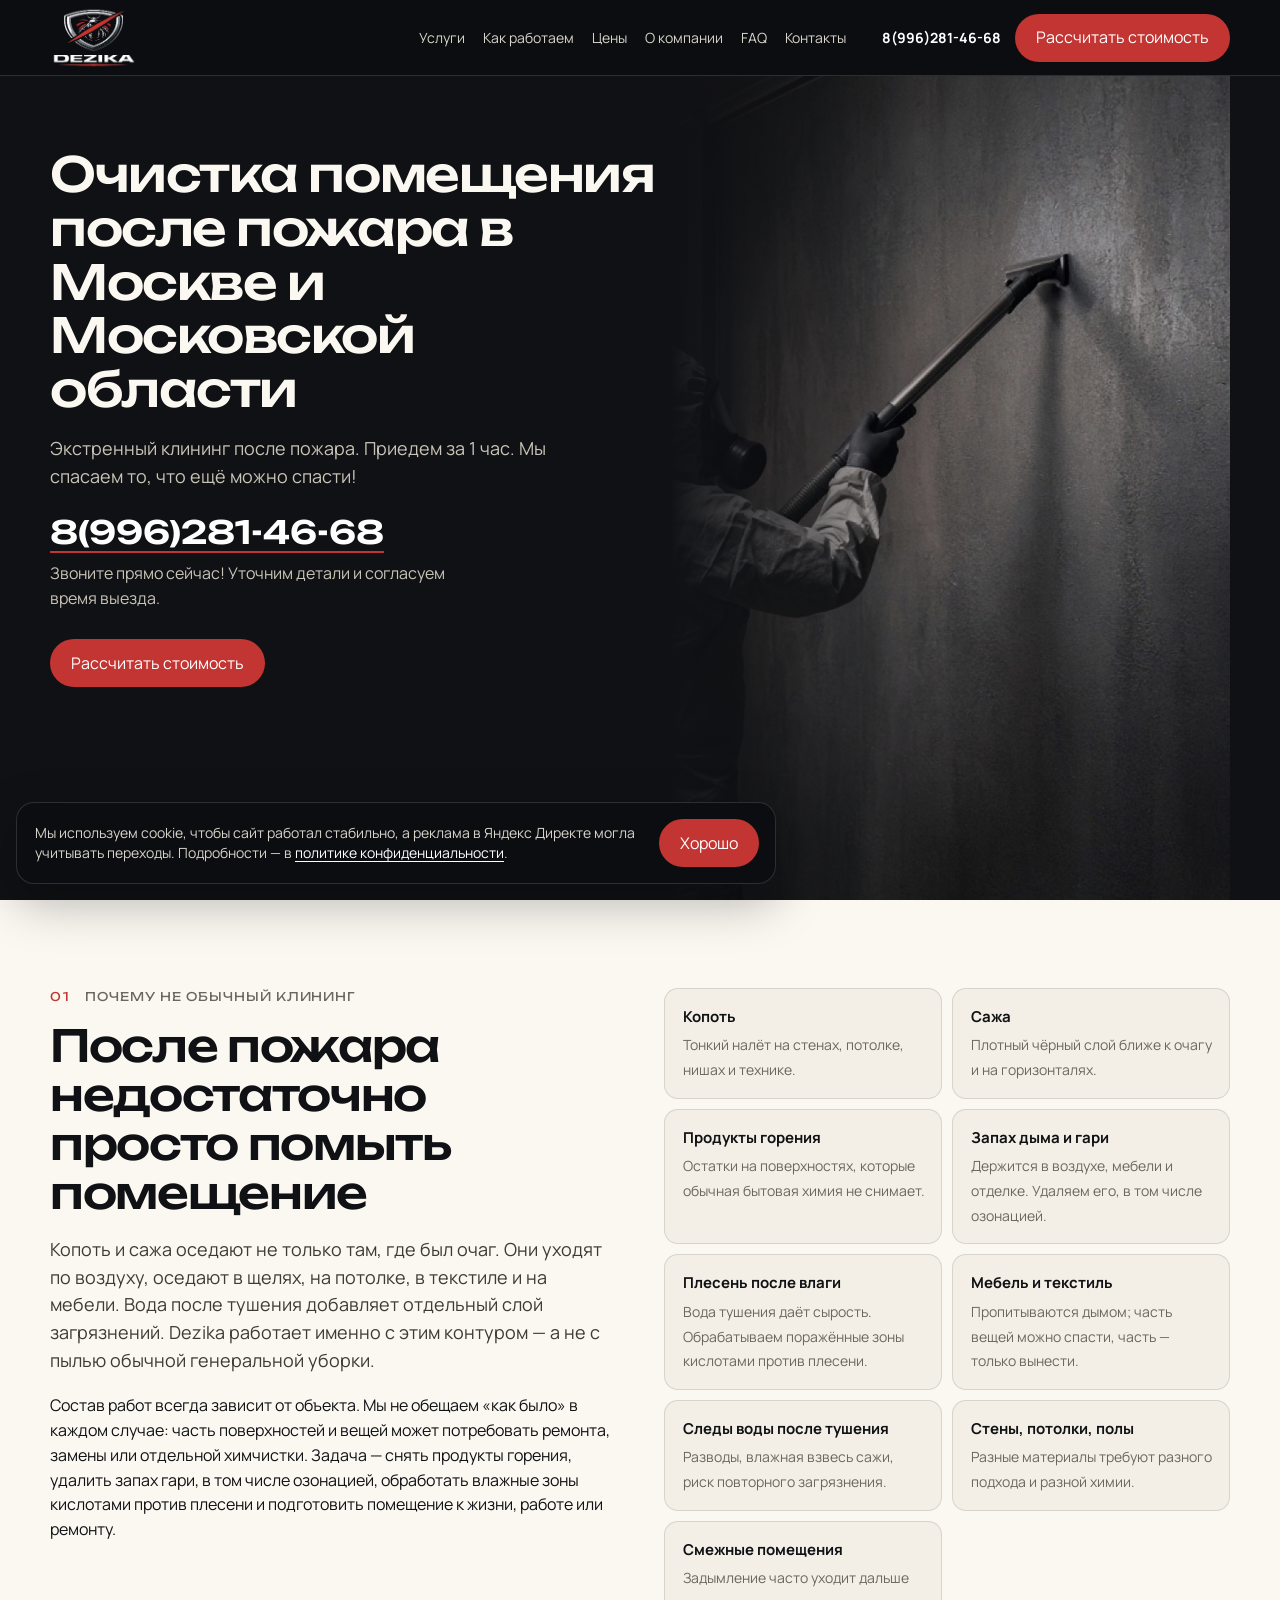
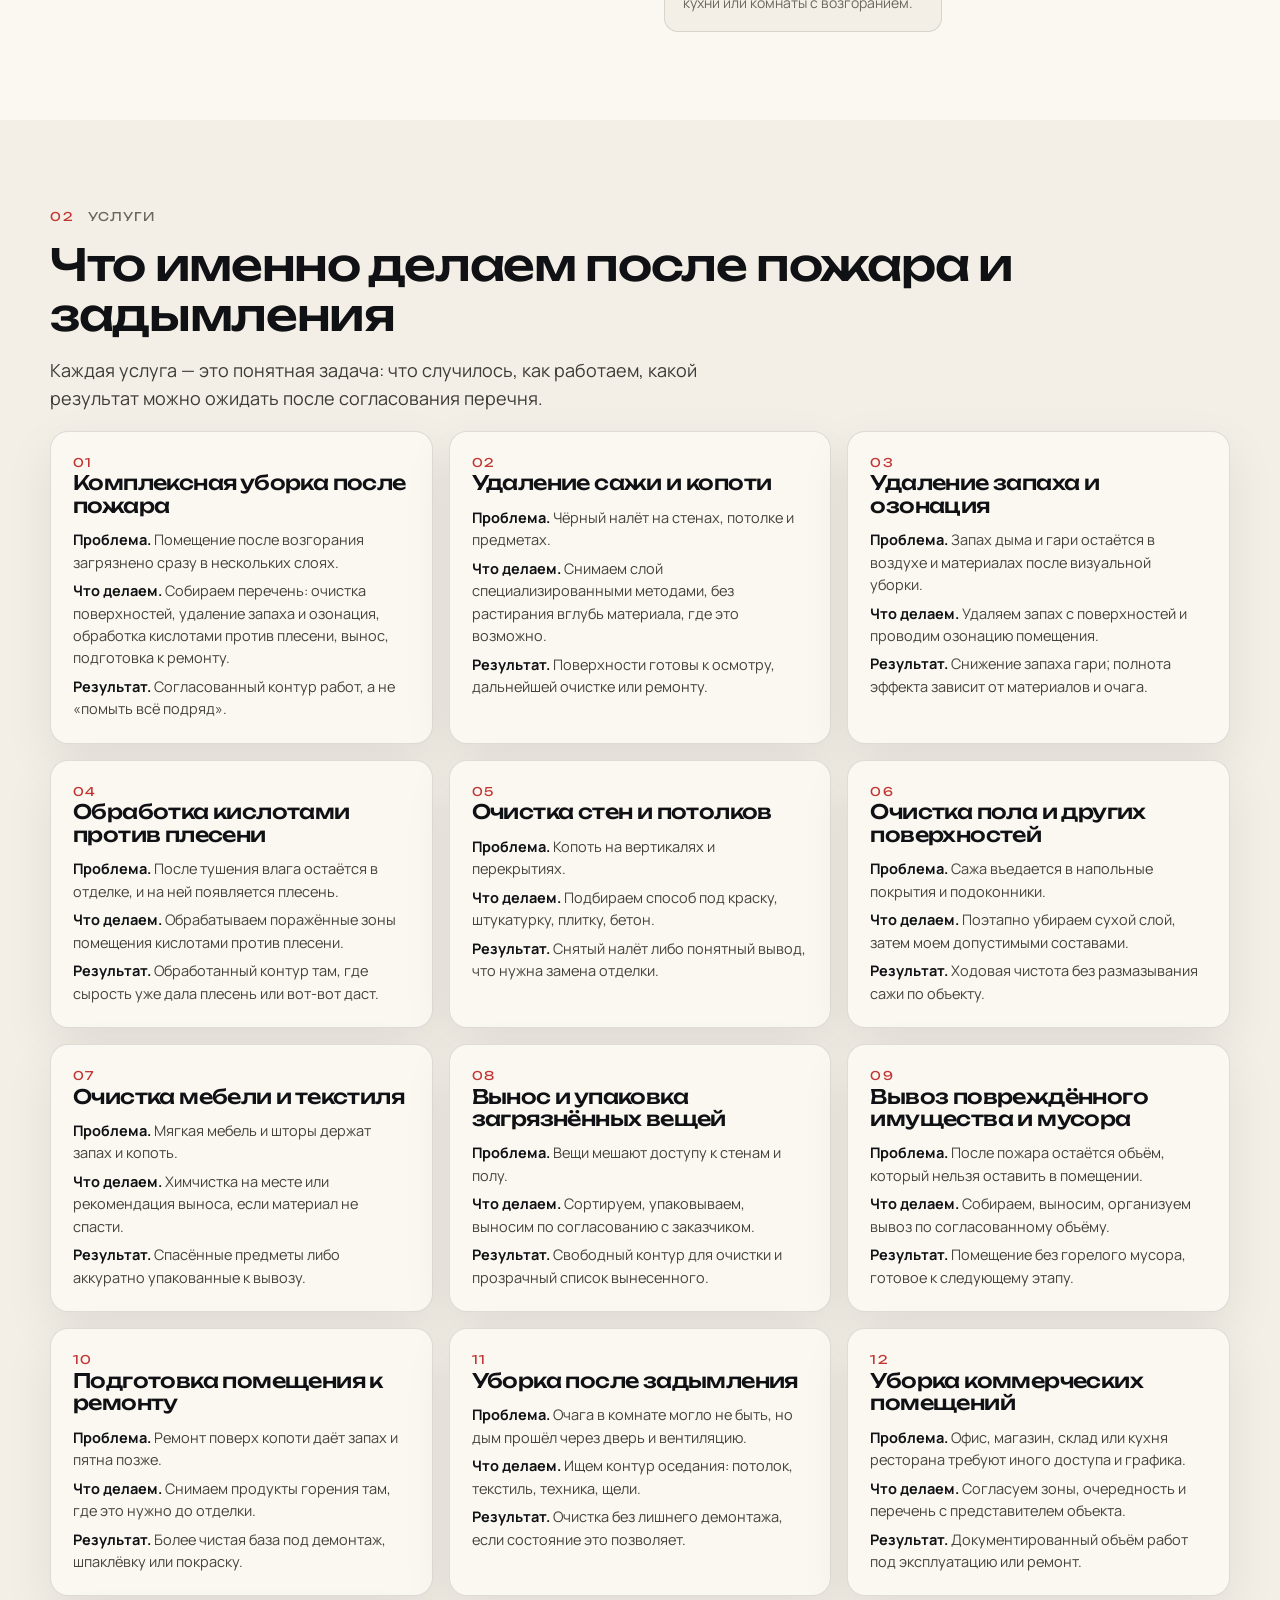
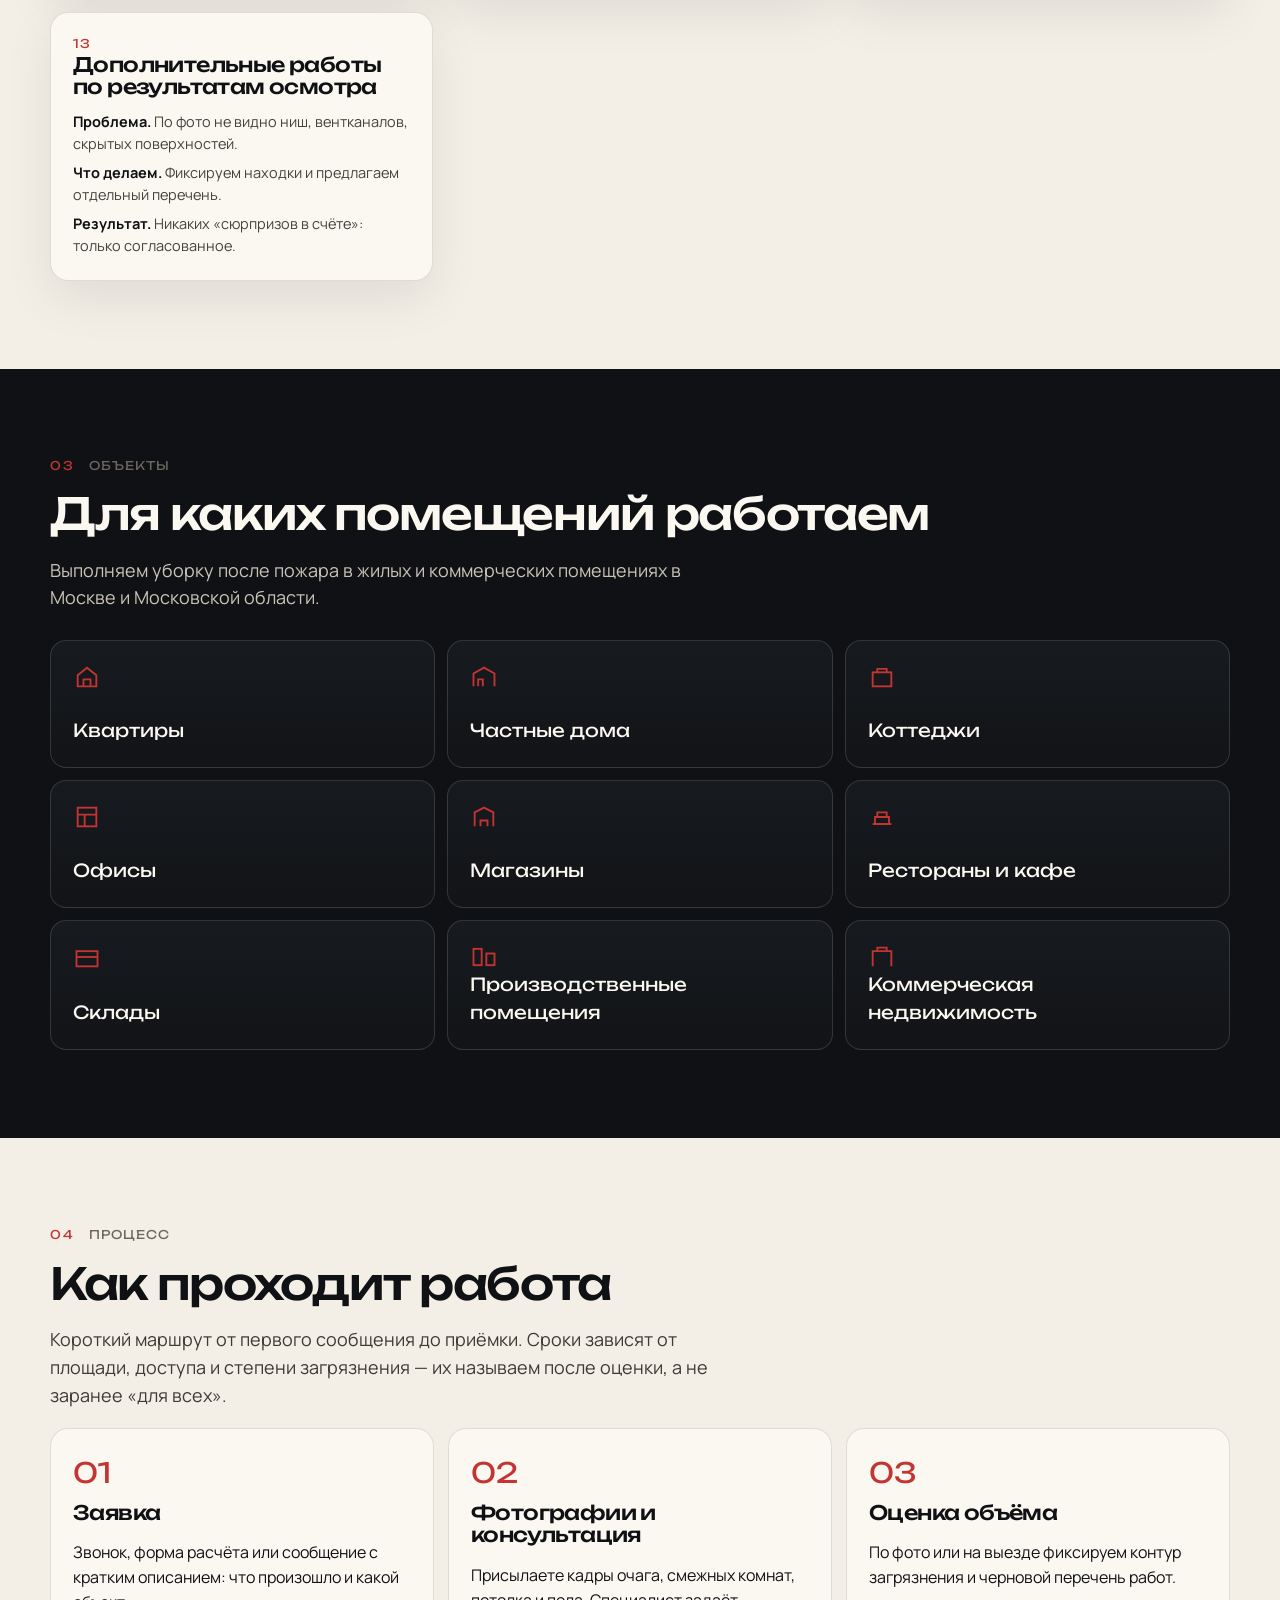
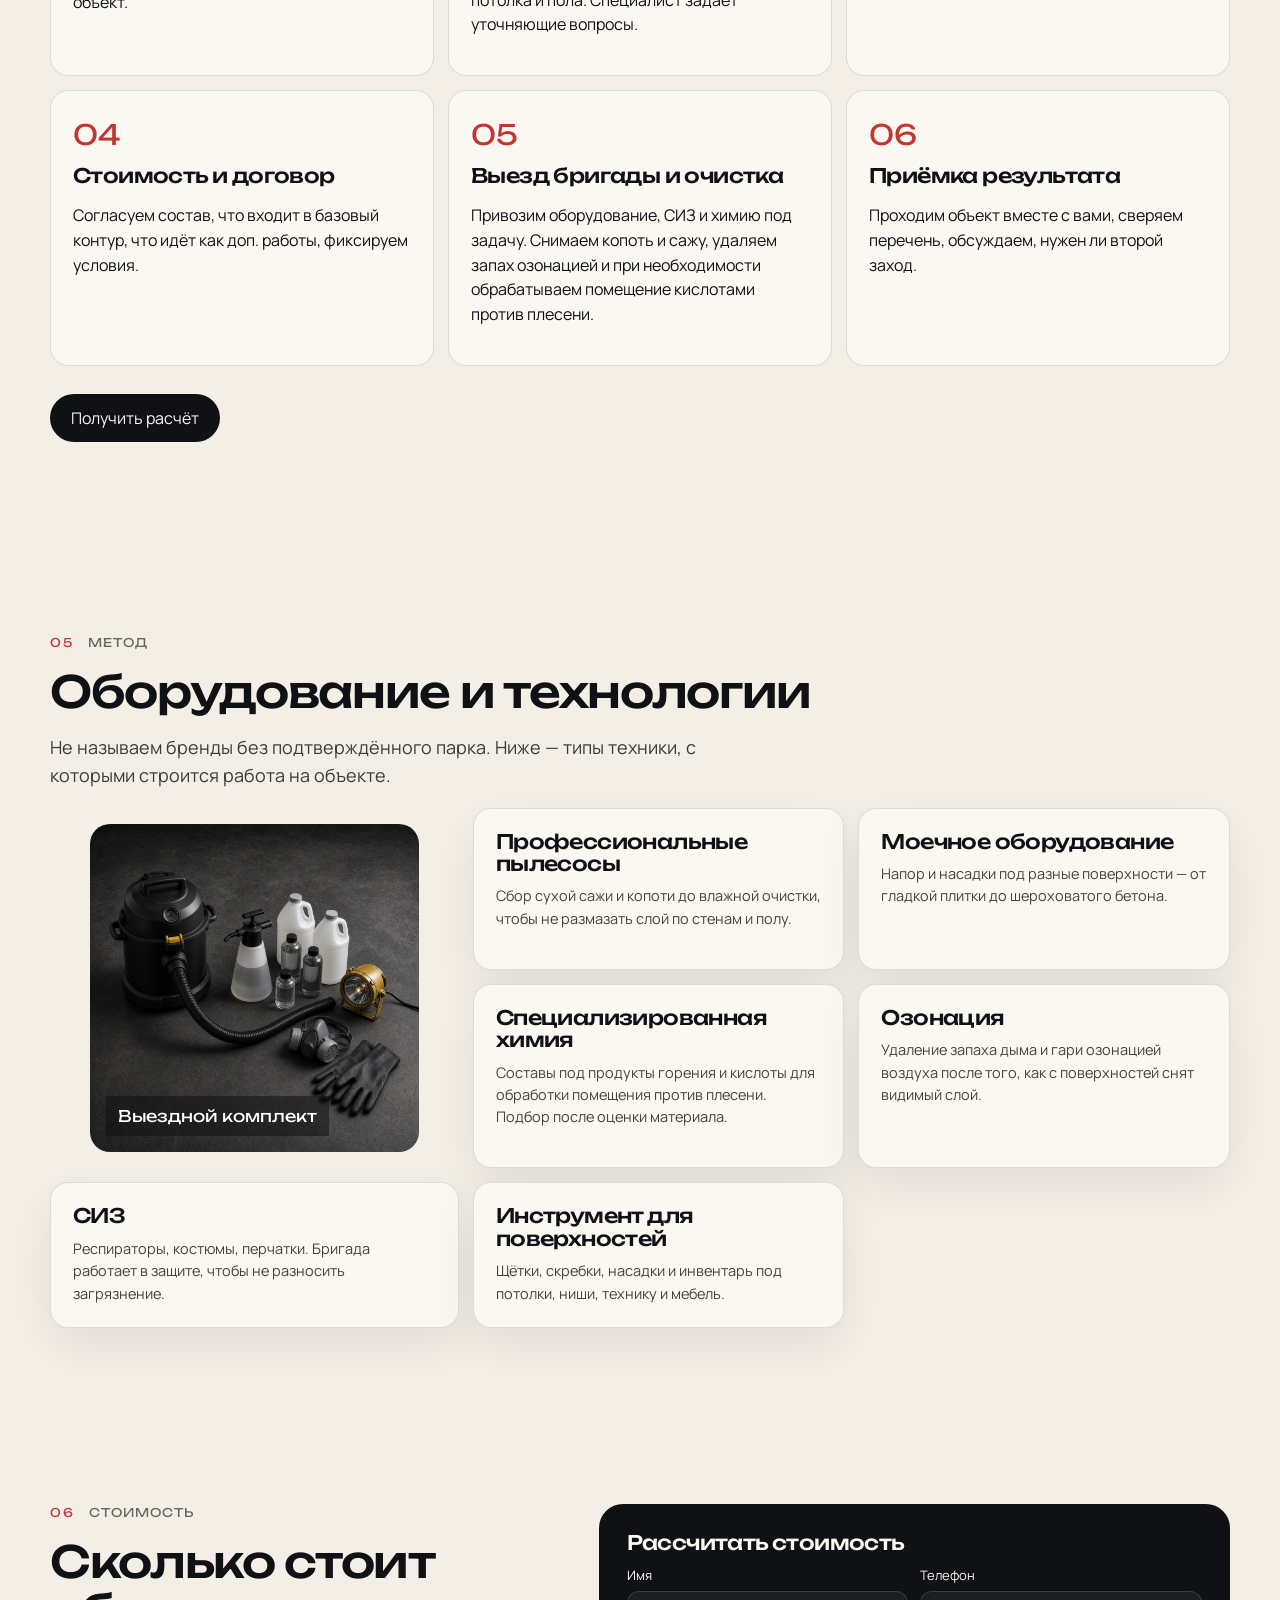
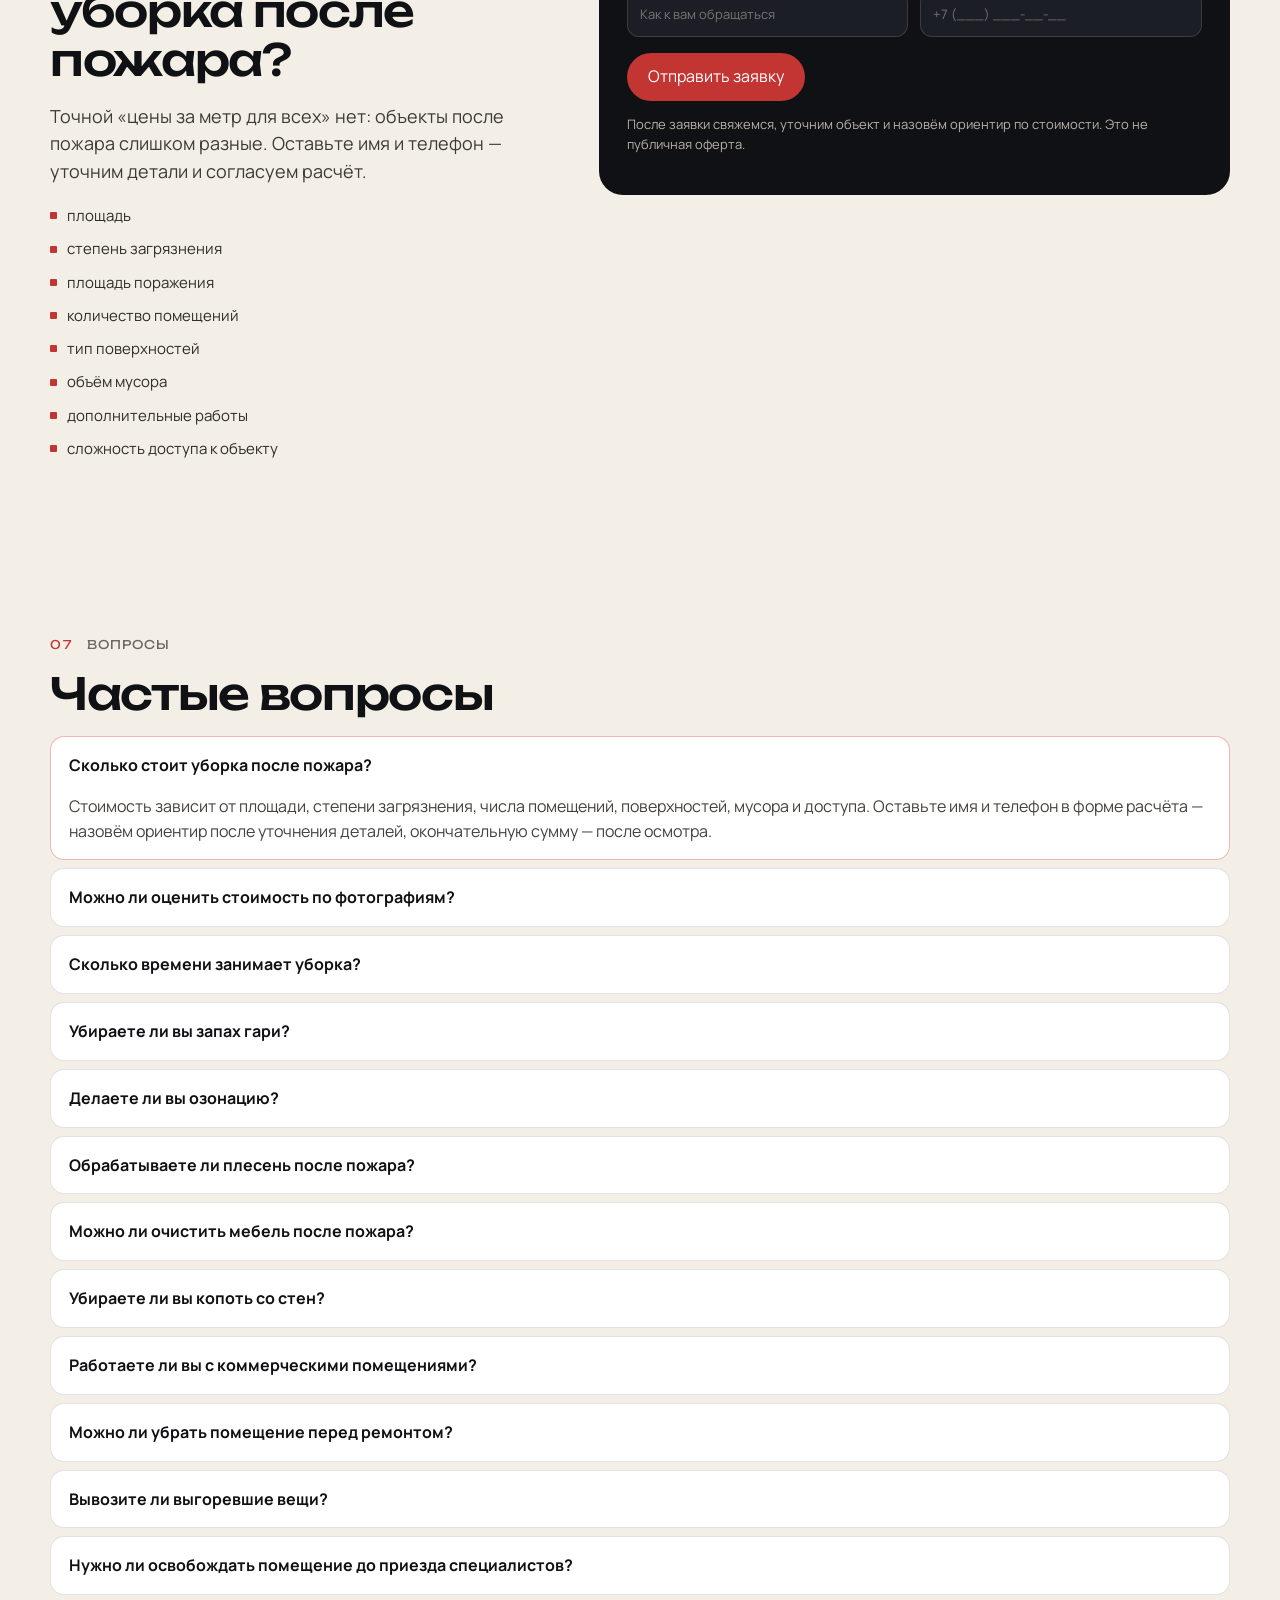
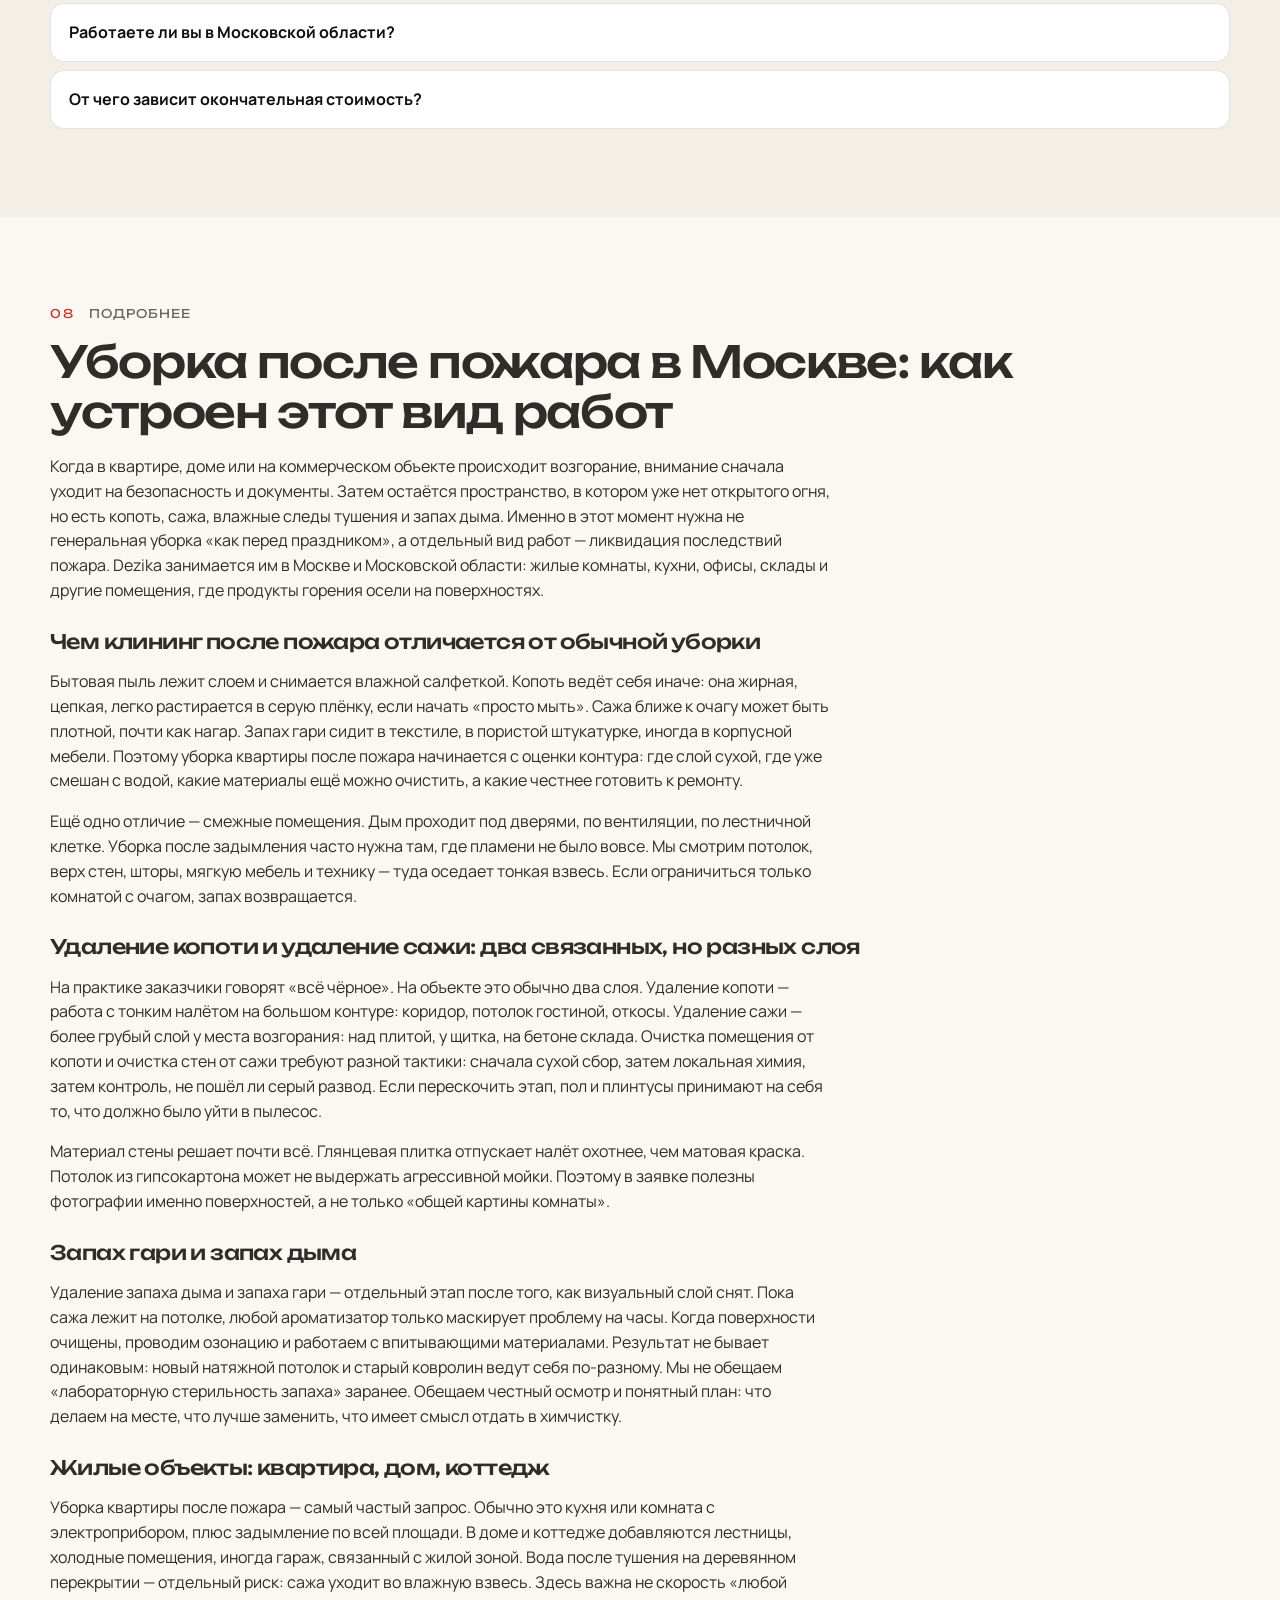
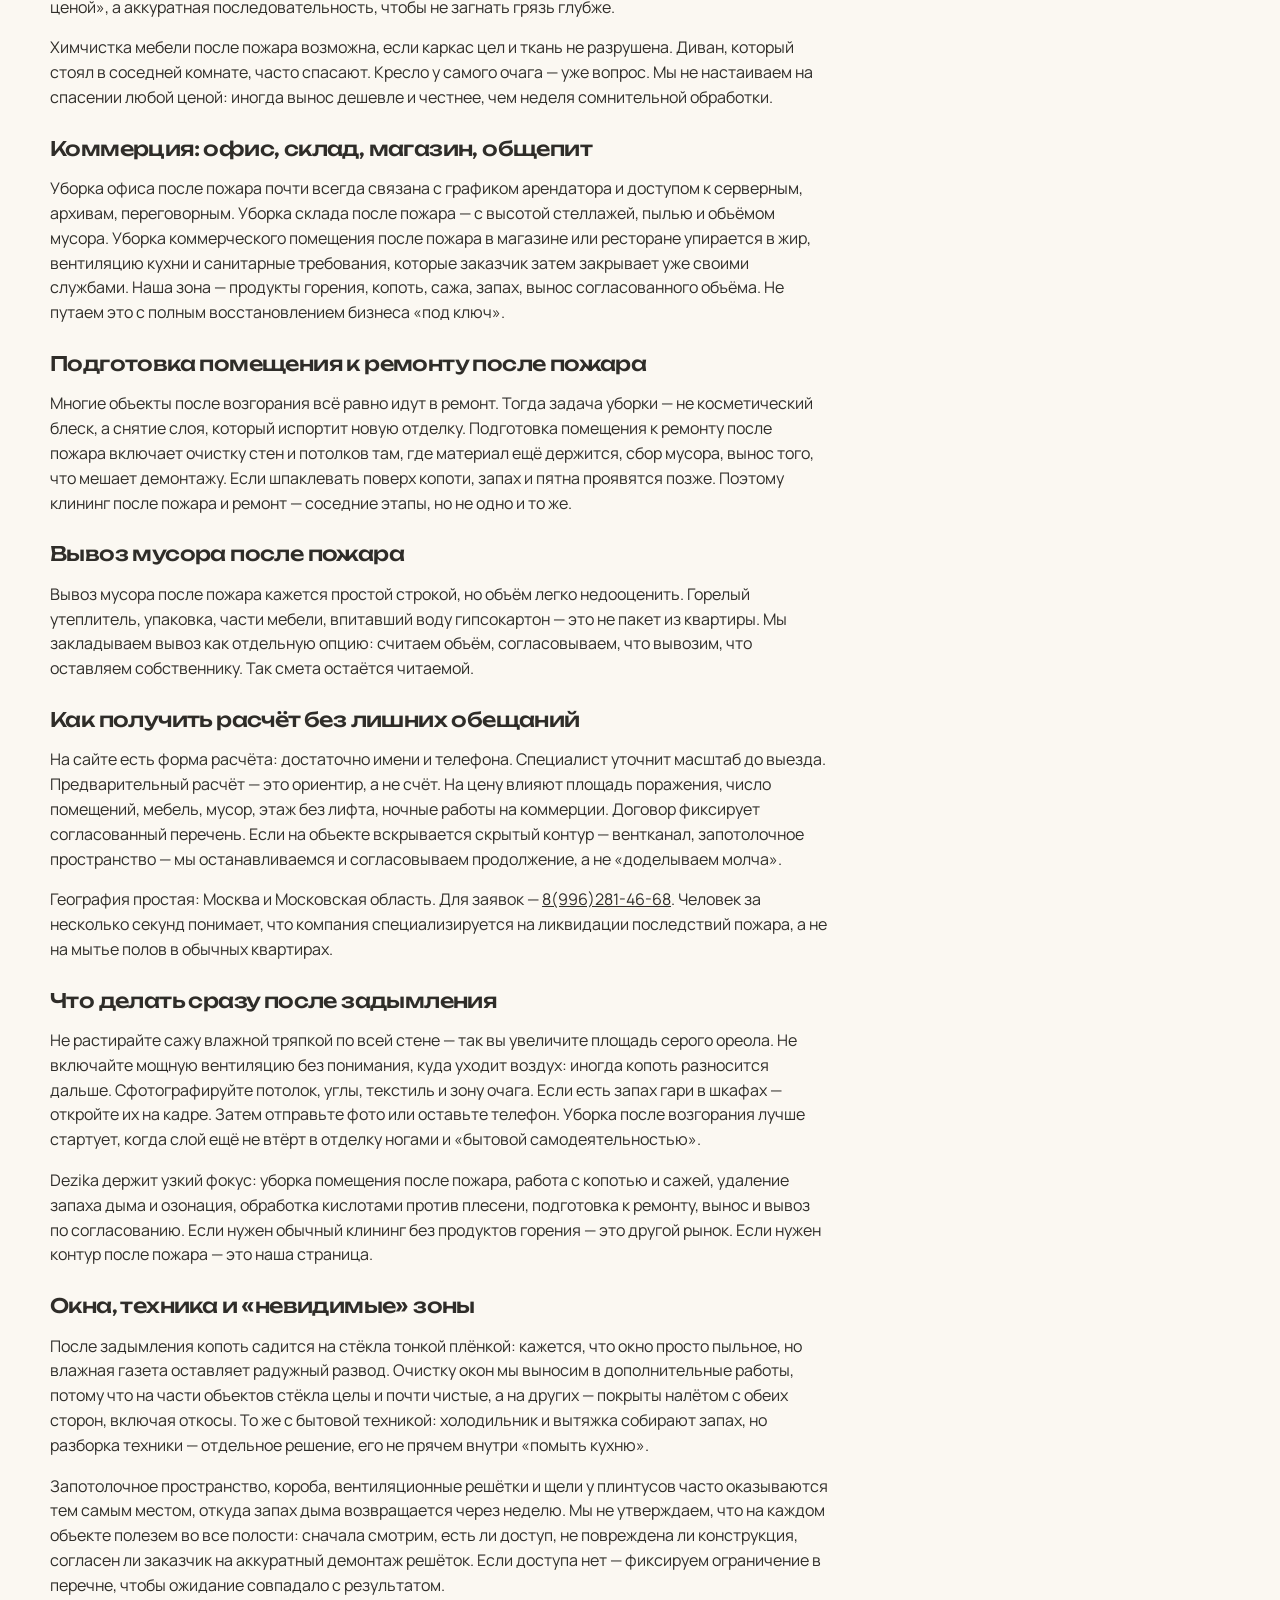
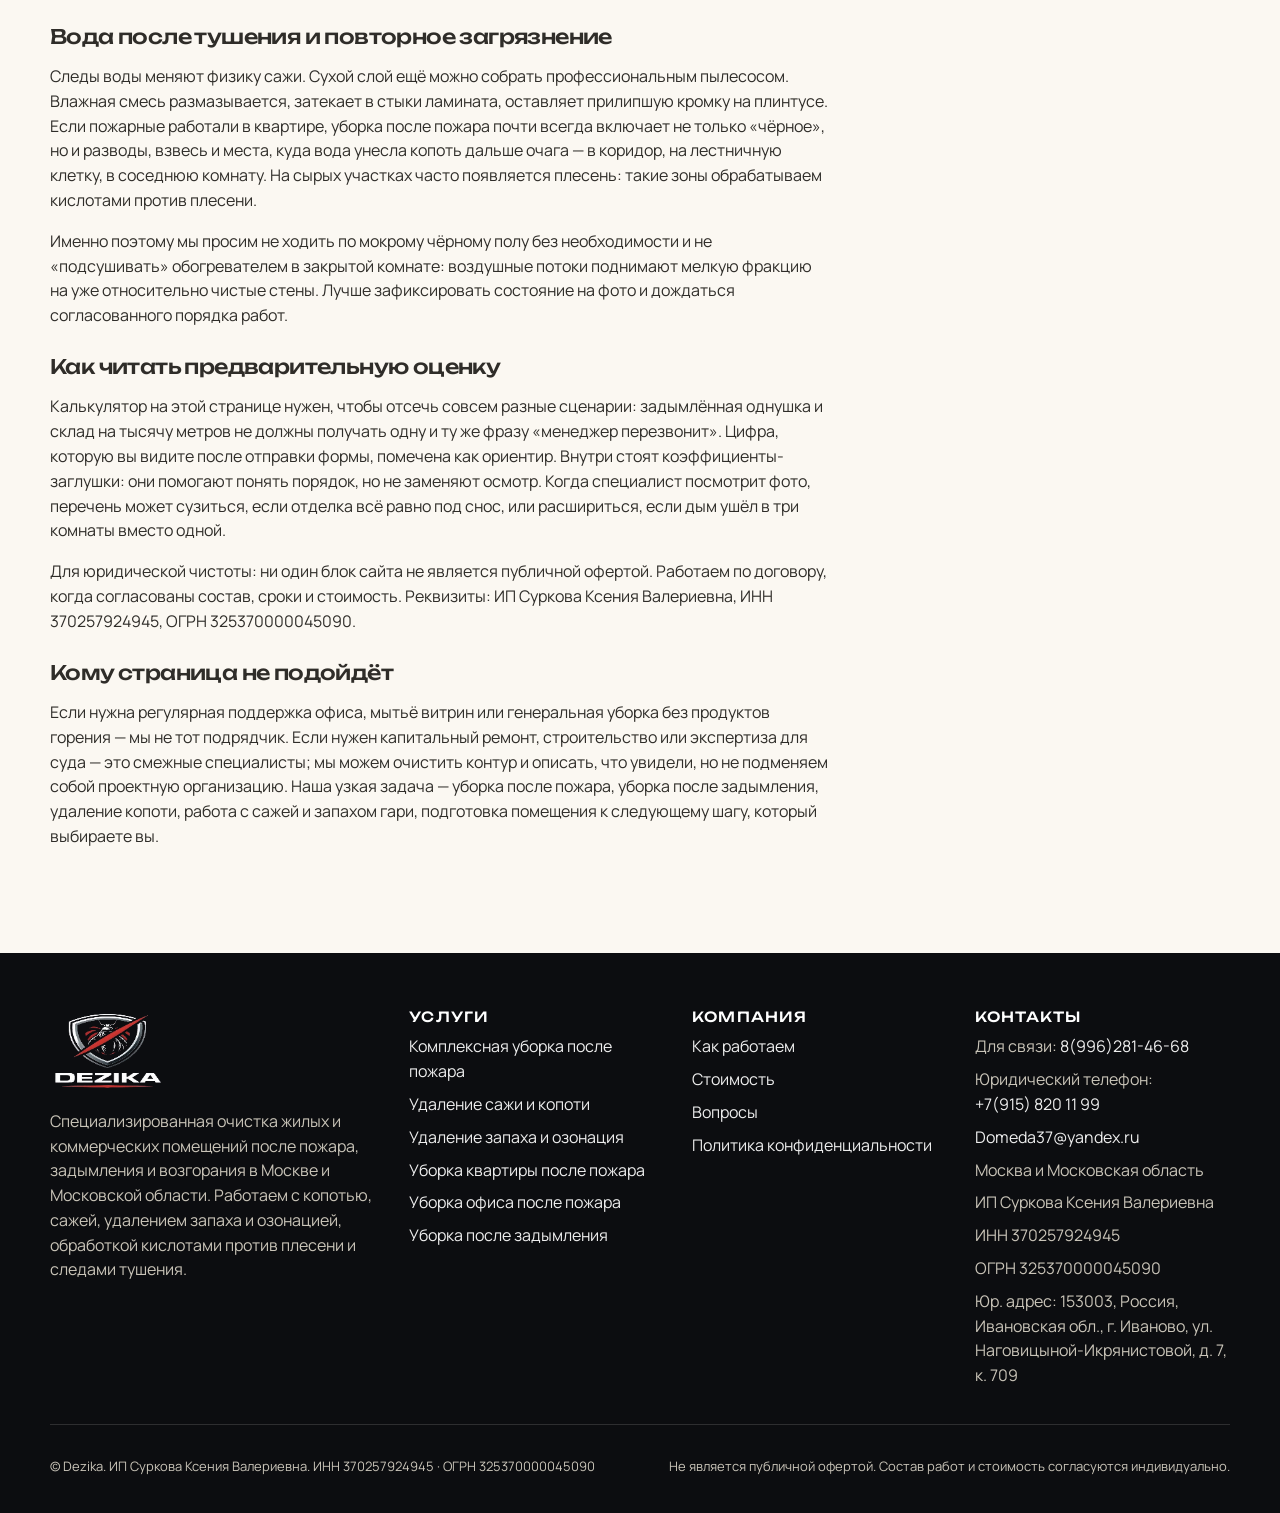
==== index.html @ 91600bfb "upload site" ====
<!DOCTYPE html>
<html lang="ru">
<head>
  <meta charset="utf-8">
  <meta name="viewport" content="width=device-width, initial-scale=1">
  <title>Уборка после пожара в Москве — Dezika | копоть, сажа, запах гари</title>
  <meta name="description" content="Ликвидация последствий пожара в Москве и МО: удаление копоти и сажи, устранение запаха гари, уборка квартиры, офиса и склада. Выезд за 1 час, работа по договору.">
  <link rel="canonical" href="https://www.remedia-placeholder.ru/">
  <meta name="robots" content="index,follow">
  <meta property="og:type" content="website">
  <meta property="og:locale" content="ru_RU">
  <meta property="og:site_name" content="Dezika">
  <meta property="og:title" content="Уборка после пожара в Москве — Dezika | копоть, сажа, запах гари">
  <meta property="og:description" content="Ликвидация последствий пожара в Москве и МО: удаление копоти и сажи, устранение запаха гари, уборка квартиры, офиса и склада. Выезд за 1 час, работа по договору.">
  <meta property="og:url" content="https://www.remedia-placeholder.ru/">
  <meta property="og:image" content="https://www.remedia-placeholder.ru/images/hero-restoration.jpg">
  <meta name="twitter:card" content="summary_large_image">
  <link rel="icon" href="favicon.png" type="image/png" sizes="192x192">
  <link rel="apple-touch-icon" href="apple-touch-icon.png">
  <link rel="preconnect" href="https://fonts.googleapis.com">
  <link rel="preconnect" href="https://fonts.gstatic.com" crossorigin>
  <link rel="stylesheet" href="https://fonts.googleapis.com/css2?family=Manrope:wght@400;500;600;700&family=Unbounded:wght@500;600&display=swap">
  <link rel="stylesheet" href="css/site.css">
  <script type="application/ld+json">
{
  "@context": "https://schema.org",
  "@graph": [
    {
      "@type": "LocalBusiness",
      "@id": "https://www.remedia-placeholder.ru/#business",
      "name": "Dezika",
      "legalName": "ИП Суркова Ксения Валериевна",
      "description": "Профессиональная уборка и ликвидация последствий пожара в Москве и Московской области: копоть, сажа, запах гари.",
      "url": "https://www.remedia-placeholder.ru/",
      "telephone": "+7-996-281-46-68",
      "email": "Domeda37@yandex.ru",
      "image": "https://www.remedia-placeholder.ru/images/hero-restoration.jpg",
      "areaServed": ["Москва", "Московская область"],
      "address": {
        "@type": "PostalAddress",
        "postalCode": "153003",
        "addressLocality": "Иваново",
        "addressRegion": "Ивановская область",
        "addressCountry": "RU",
        "streetAddress": "ул. Наговицыной-Икрянистовой, д. 7, к. 709"
      },
      "priceRange": "PLACEHOLDER"
    },
    {
      "@type": "Service",
      "name": "Уборка после пожара",
      "serviceType": "Ликвидация последствий пожара",
      "provider": {"@id": "https://www.remedia-placeholder.ru/#business"},
      "areaServed": ["Москва", "Московская область"],
      "offers": {
        "@type": "Offer",
        "availability": "https://schema.org/OnlineOnly",
        "description": "Предварительная оценка по заявке или выезду. Не является публичной офертой."
      }
    }
  ]
}
</script>
<script type="application/ld+json">
{
  "@context": "https://schema.org",
  "@type": "FAQPage",
  "mainEntity": [
    {"@type":"Question","name":"Сколько стоит уборка после пожара?","acceptedAnswer":{"@type":"Answer","text":"Стоимость зависит от площади, степени загрязнения, числа помещений, поверхностей, мусора и доступа. Предварительный ориентир — в калькуляторе, итог — после фото или осмотра."}},
    {"@type":"Question","name":"Можно ли оценить стоимость по фотографиям?","acceptedAnswer":{"@type":"Answer","text":"Да, по кадрам можно собрать черновой перечень и порядок цифр. Скрытые зоны могут изменить объём."}},
    {"@type":"Question","name":"Убираете ли вы запах гари?","acceptedAnswer":{"@type":"Answer","text":"Да. Удаляем запах с поверхностей и проводим озонацию. Эффект зависит от того, насколько дым въелся в отделку и текстиль."}},
    {"@type":"Question","name":"Обрабатываете ли плесень после пожара?","acceptedAnswer":{"@type":"Answer","text":"Да. Поражённые сыростью зоны обрабатываем кислотами против плесени после осмотра."}},
    {"@type":"Question","name":"Работаете ли вы в Московской области?","acceptedAnswer":{"@type":"Answer","text":"Да, выезжаем по Москве и Московской области. Логистику точки уточняем при заявке."}}
  ]
}
</script>

</head>
<body>
<a class="skip" href="#main">К содержанию</a>
<header class="header">
  <div class="wrap header-inner">
    <a class="logo" href="" aria-label="Dezika — на главную">
      <img class="logo-img" src="images/logo_dez.png" alt="Dezika" width="220" height="88">
    </a>
    <nav class="nav js-nav" id="site-nav" aria-label="Основное меню">
      <a href="#uslugi">Услуги</a>
      <a href="#kak-rabotaem">Как работаем</a>
      <a href="#ceny">Цены</a>
      <a href="#o-kompanii">О компании</a>
      <a href="#faq">FAQ</a>
      <a href="#kontakty">Контакты</a>
    </nav>
    <div class="header-cta">
      <a class="header-phone" href="tel:+79962814668">8(996)281-46-68</a>
      <a class="btn btn-primary" href="#ceny">Рассчитать стоимость</a>
      <button class="menu-btn js-menu" type="button" aria-expanded="false" aria-controls="site-nav" aria-label="Открыть меню">☰</button>
    </div>
  </div>
</header>
<main id="main">
<section class="hero" id="hero">
  <div class="wrap hero-grid">
    <div class="hero-copy">
      <h1>Очистка помещения после пожара в Москве и Московской области</h1>
      <p class="hero-sub">Экстренный клининг после пожара. Приедем за 1 час. Мы спасаем то, что ещё можно спасти!</p>
      <p class="hero-phone-line">
        <a class="hero-phone" href="tel:+79962814668">8(996)281-46-68</a>
        <span class="hero-phone-note">Звоните прямо сейчас! Уточним детали и согласуем время выезда.</span>
      </p>
      <div class="hero-actions">
        <a class="btn btn-primary" href="#ceny">Рассчитать стоимость</a>
      </div>
    </div>
    <div class="hero-visual">
      <img src="images/hero-restoration.jpg" alt="Специалист в защитном костюме очищает стены от копоти профессиональным оборудованием" width="1200" height="675" fetchpriority="high">
    </div>
  </div>
</section>

<section class="section trust" id="o-kompanii">
  <div class="wrap trust-grid">
    <div>
      <p class="section-kicker">01 <span>почему не обычный клининг</span></p>
      <h2>После пожара недостаточно просто помыть помещение</h2>
      <p class="lead">Копоть и сажа оседают не только там, где был очаг. Они уходят по воздуху, оседают в щелях, на потолке, в текстиле и на мебели. Вода после тушения добавляет отдельный слой загрязнений. Dezika работает именно с этим контуром — а не с пылью обычной генеральной уборки.</p>
      <p>Состав работ всегда зависит от объекта. Мы не обещаем «как было» в каждом случае: часть поверхностей и вещей может потребовать ремонта, замены или отдельной химчистки. Задача — снять продукты горения, удалить запах гари, в том числе озонацией, обработать влажные зоны кислотами против плесени и подготовить помещение к жизни, работе или ремонту.</p>
    </div>
    <ul class="issue-list">
      <li><strong>Копоть</strong><span>Тонкий налёт на стенах, потолке, нишах и технике.</span></li>
      <li><strong>Сажа</strong><span>Плотный чёрный слой ближе к очагу и на горизонталях.</span></li>
      <li><strong>Продукты горения</strong><span>Остатки на поверхностях, которые обычная бытовая химия не снимает.</span></li>
      <li><strong>Запах дыма и гари</strong><span>Держится в воздухе, мебели и отделке. Удаляем его, в том числе озонацией.</span></li>
      <li><strong>Плесень после влаги</strong><span>Вода тушения даёт сырость. Обрабатываем поражённые зоны кислотами против плесени.</span></li>
      <li><strong>Мебель и текстиль</strong><span>Пропитываются дымом; часть вещей можно спасти, часть — только вынести.</span></li>
      <li><strong>Следы воды после тушения</strong><span>Разводы, влажная взвесь сажи, риск повторного загрязнения.</span></li>
      <li><strong>Стены, потолки, полы</strong><span>Разные материалы требуют разного подхода и разной химии.</span></li>
      <li><strong>Смежные помещения</strong><span>Задымление часто уходит дальше кухни или комнаты с возгоранием.</span></li>
    </ul>
  </div>
</section>

<section class="section" id="uslugi">
  <div class="wrap">
    <p class="section-kicker">02 <span>услуги</span></p>
    <h2>Что именно делаем после пожара и задымления</h2>
    <p class="lead">Каждая услуга — это понятная задача: что случилось, как работаем, какой результат можно ожидать после согласования перечня.</p>
    <div class="cards">
      <article class="card"><p class="idx">01</p><h3>Комплексная уборка после пожара</h3><div class="flow"><p><b>Проблема.</b> Помещение после возгорания загрязнено сразу в нескольких слоях.</p><p><b>Что делаем.</b> Собираем перечень: очистка поверхностей, удаление запаха и озонация, обработка кислотами против плесени, вынос, подготовка к ремонту.</p><p><b>Результат.</b> Согласованный контур работ, а не «помыть всё подряд».</p></div></article>
      <a class="card" href="uslugi/udalenie-sazhi-i-kopoti/"><p class="idx">02</p><h3>Удаление сажи и копоти</h3><div class="flow"><p><b>Проблема.</b> Чёрный налёт на стенах, потолке и предметах.</p><p><b>Что делаем.</b> Снимаем слой специализированными методами, без растирания вглубь материала, где это возможно.</p><p><b>Результат.</b> Поверхности готовы к осмотру, дальнейшей очистке или ремонту.</p></div></a>
      <a class="card" href="uslugi/ustranenie-zapaha-gari/"><p class="idx">03</p><h3>Удаление запаха и озонация</h3><div class="flow"><p><b>Проблема.</b> Запах дыма и гари остаётся в воздухе и материалах после визуальной уборки.</p><p><b>Что делаем.</b> Удаляем запах с поверхностей и проводим озонацию помещения.</p><p><b>Результат.</b> Снижение запаха гари; полнота эффекта зависит от материалов и очага.</p></div></a>
      <article class="card"><p class="idx">04</p><h3>Обработка кислотами против плесени</h3><div class="flow"><p><b>Проблема.</b> После тушения влага остаётся в отделке, и на ней появляется плесень.</p><p><b>Что делаем.</b> Обрабатываем поражённые зоны помещения кислотами против плесени.</p><p><b>Результат.</b> Обработанный контур там, где сырость уже дала плесень или вот-вот даст.</p></div></article>
      <article class="card"><p class="idx">05</p><h3>Очистка стен и потолков</h3><div class="flow"><p><b>Проблема.</b> Копоть на вертикалях и перекрытиях.</p><p><b>Что делаем.</b> Подбираем способ под краску, штукатурку, плитку, бетон.</p><p><b>Результат.</b> Снятый налёт либо понятный вывод, что нужна замена отделки.</p></div></article>
      <article class="card"><p class="idx">06</p><h3>Очистка пола и других поверхностей</h3><div class="flow"><p><b>Проблема.</b> Сажа въедается в напольные покрытия и подоконники.</p><p><b>Что делаем.</b> Поэтапно убираем сухой слой, затем моем допустимыми составами.</p><p><b>Результат.</b> Ходовая чистота без размазывания сажи по объекту.</p></div></article>
      <article class="card"><p class="idx">07</p><h3>Очистка мебели и текстиля</h3><div class="flow"><p><b>Проблема.</b> Мягкая мебель и шторы держат запах и копоть.</p><p><b>Что делаем.</b> Химчистка на месте или рекомендация выноса, если материал не спасти.</p><p><b>Результат.</b> Спасённые предметы либо аккуратно упакованные к вывозу.</p></div></article>
      <article class="card"><p class="idx">08</p><h3>Вынос и упаковка загрязнённых вещей</h3><div class="flow"><p><b>Проблема.</b> Вещи мешают доступу к стенам и полу.</p><p><b>Что делаем.</b> Сортируем, упаковываем, выносим по согласованию с заказчиком.</p><p><b>Результат.</b> Свободный контур для очистки и прозрачный список вынесенного.</p></div></article>
      <article class="card"><p class="idx">09</p><h3>Вывоз повреждённого имущества и мусора</h3><div class="flow"><p><b>Проблема.</b> После пожара остаётся объём, который нельзя оставить в помещении.</p><p><b>Что делаем.</b> Собираем, выносим, организуем вывоз по согласованному объёму.</p><p><b>Результат.</b> Помещение без горелого мусора, готовое к следующему этапу.</p></div></article>
      <article class="card"><p class="idx">10</p><h3>Подготовка помещения к ремонту</h3><div class="flow"><p><b>Проблема.</b> Ремонт поверх копоти даёт запах и пятна позже.</p><p><b>Что делаем.</b> Снимаем продукты горения там, где это нужно до отделки.</p><p><b>Результат.</b> Более чистая база под демонтаж, шпаклёвку или покраску.</p></div></article>
      <a class="card" href="uslugi/uborka-posle-zadymleniya/"><p class="idx">11</p><h3>Уборка после задымления</h3><div class="flow"><p><b>Проблема.</b> Очага в комнате могло не быть, но дым прошёл через дверь и вентиляцию.</p><p><b>Что делаем.</b> Ищем контур оседания: потолок, текстиль, техника, щели.</p><p><b>Результат.</b> Очистка без лишнего демонтажа, если состояние это позволяет.</p></div></a>
      <a class="card" href="uslugi/uborka-ofisa-posle-pozhara/"><p class="idx">12</p><h3>Уборка коммерческих помещений</h3><div class="flow"><p><b>Проблема.</b> Офис, магазин, склад или кухня ресторана требуют иного доступа и графика.</p><p><b>Что делаем.</b> Согласуем зоны, очередность и перечень с представителем объекта.</p><p><b>Результат.</b> Документированный объём работ под эксплуатацию или ремонт.</p></div></a>
      <article class="card"><p class="idx">13</p><h3>Дополнительные работы по результатам осмотра</h3><div class="flow"><p><b>Проблема.</b> По фото не видно ниш, вентканалов, скрытых поверхностей.</p><p><b>Что делаем.</b> Фиксируем находки и предлагаем отдельный перечень.</p><p><b>Результат.</b> Никаких «сюрпризов в счёте»: только согласованное.</p></div></article>
    </div>
  </div>
</section>

<section class="section objects" id="obekty">
  <div class="wrap">
    <p class="section-kicker">03 <span>объекты</span></p>
    <h2>Для каких помещений работаем</h2>
    <p class="lead">Выполняем уборку после пожара в жилых и коммерческих помещениях в Москве и Московской области.</p>
    <div class="object-grid">
      <div class="object-card"><svg viewBox="0 0 24 24"><path d="M4 10.5 12 4l8 6.5V20H4z"/><path d="M9 20v-6h6v6"/></svg><span>Квартиры</span></div>
      <div class="object-card"><svg viewBox="0 0 24 24"><path d="M3 20V9l9-5 9 5v11"/><path d="M7 20v-6h4v6"/></svg><span>Частные дома</span></div>
      <div class="object-card"><svg viewBox="0 0 24 24"><rect x="4" y="8" width="16" height="12"/><path d="M8 8V5h8v3"/></svg><span>Коттеджи</span></div>
      <div class="object-card"><svg viewBox="0 0 24 24"><rect x="4" y="4" width="16" height="16"/><path d="M4 10h16M10 10v10"/></svg><span>Офисы</span></div>
      <div class="object-card"><svg viewBox="0 0 24 24"><path d="M4 20V8l8-4 8 4v12"/><path d="M9 20v-5h6v5"/></svg><span>Магазины</span></div>
      <div class="object-card"><svg viewBox="0 0 24 24"><path d="M4 18h16M6 18v-6h12v6M8 12V8h8v4"/></svg><span>Рестораны и кафе</span></div>
      <div class="object-card"><svg viewBox="0 0 24 24"><rect x="3" y="7" width="18" height="13"/><path d="M3 12h18"/></svg><span>Склады</span></div>
      <div class="object-card"><svg viewBox="0 0 24 24"><rect x="3" y="5" width="7" height="14"/><rect x="14" y="9" width="7" height="10"/></svg><span>Производственные помещения</span></div>
      <div class="object-card"><svg viewBox="0 0 24 24"><path d="M4 20V7h16v13"/><path d="M8 7V4h8v3"/></svg><span>Коммерческая недвижимость</span></div>
    </div>
  </div>
</section>

<section class="section" id="kak-rabotaem">
  <div class="wrap">
    <p class="section-kicker">04 <span>процесс</span></p>
    <h2>Как проходит работа</h2>
    <p class="lead">Короткий маршрут от первого сообщения до приёмки. Сроки зависят от площади, доступа и степени загрязнения — их называем после оценки, а не заранее «для всех».</p>
    <div class="process-steps">
      <article class="step"><n>01</n><h3>Заявка</h3><p>Звонок, форма расчёта или сообщение с кратким описанием: что произошло и какой объект.</p></article>
      <article class="step"><n>02</n><h3>Фотографии и консультация</h3><p>Присылаете кадры очага, смежных комнат, потолка и пола. Специалист задаёт уточняющие вопросы.</p></article>
      <article class="step"><n>03</n><h3>Оценка объёма</h3><p>По фото или на выезде фиксируем контур загрязнения и черновой перечень работ.</p></article>
      <article class="step"><n>04</n><h3>Стоимость и договор</h3><p>Согласуем состав, что входит в базовый контур, что идёт как доп. работы, фиксируем условия.</p></article>
      <article class="step"><n>05</n><h3>Выезд бригады и очистка</h3><p>Привозим оборудование, СИЗ и химию под задачу. Снимаем копоть и сажу, удаляем запах озонацией и при необходимости обрабатываем помещение кислотами против плесени.</p></article>
      <article class="step"><n>06</n><h3>Приёмка результата</h3><p>Проходим объект вместе с вами, сверяем перечень, обсуждаем, нужен ли второй заход.</p></article>
    </div>
    <p style="margin-top:28px"><a class="btn btn-dark" href="#ceny">Получить расчёт</a></p>
  </div>
</section>

<section class="section" id="oborudovanie">
  <div class="wrap">
    <p class="section-kicker">05 <span>метод</span></p>
    <h2>Оборудование и технологии</h2>
    <p class="lead">Не называем бренды без подтверждённого парка. Ниже — типы техники, с которыми строится работа на объекте.</p>
    <div class="equip-grid">
      <figure class="equip-featured">
        <img src="images/equipment-still.jpg" alt="Профессиональное оборудование для очистки помещений после пожара" width="800" height="800" loading="lazy">
        <span>Выездной комплект</span>
      </figure>
      <article class="card"><h3>Профессиональные пылесосы</h3><p>Сбор сухой сажи и копоти до влажной очистки, чтобы не размазать слой по стенам и полу.</p></article>
      <article class="card"><h3>Моечное оборудование</h3><p>Напор и насадки под разные поверхности — от гладкой плитки до шероховатого бетона.</p></article>
      <article class="card"><h3>Специализированная химия</h3><p>Составы под продукты горения и кислоты для обработки помещения против плесени. Подбор после оценки материала.</p></article>
      <article class="card"><h3>Озонация</h3><p>Удаление запаха дыма и гари озонацией воздуха после того, как с поверхностей снят видимый слой.</p></article>
      <article class="card"><h3>СИЗ</h3><p>Респираторы, костюмы, перчатки. Бригада работает в защите, чтобы не разносить загрязнение.</p></article>
      <article class="card"><h3>Инструмент для поверхностей</h3><p>Щётки, скребки, насадки и инвентарь под потолки, ниши, технику и мебель.</p></article>
    </div>
  </div>
</section>

<section class="section" id="ceny">
  <div class="wrap calc-wrap">
    <div>
      <p class="section-kicker">06 <span>стоимость</span></p>
      <h2>Сколько стоит уборка после пожара?</h2>
      <p class="lead">Точной «цены за метр для всех» нет: объекты после пожара слишком разные. Оставьте имя и телефон — уточним детали и согласуем расчёт.</p>
      <ul class="hero-points">
        <li>площадь</li>
        <li>степень загрязнения</li>
        <li>площадь поражения</li>
        <li>количество помещений</li>
        <li>тип поверхностей</li>
        <li>объём мусора</li>
        <li>дополнительные работы</li>
        <li>сложность доступа к объекту</li>
      </ul>
    </div>
    <form class="calc-box" id="calc-form">
      <h3>Рассчитать стоимость</h3>
      <div class="form-grid">
        <label class="field">Имя
          <input name="name" required autocomplete="name" placeholder="Как к вам обращаться">
        </label>
        <label class="field">Телефон
          <input name="phone" type="tel" autocomplete="tel" required placeholder="+7 (___) ___-__-__">
        </label>
      </div>
      <p style="margin:16px 0 0"><button class="btn btn-primary" type="submit">Отправить заявку</button></p>
      <p class="calc-result" id="calc-result" hidden></p>
      <p class="note" style="color:#b7b3aa">После заявки свяжемся, уточним объект и назовём ориентир по стоимости. Это не публичная оферта.</p>
    </form>
  </div>
</section>

<section class="section" id="faq">
  <div class="wrap">
    <p class="section-kicker">07 <span>вопросы</span></p>
    <h2>Частые вопросы</h2>
    <div class="faq-list">
      <details class="faq-item" open><summary>Сколько стоит уборка после пожара?</summary><p>Стоимость зависит от площади, степени загрязнения, числа помещений, поверхностей, мусора и доступа. Оставьте имя и телефон в форме расчёта — назовём ориентир после уточнения деталей, окончательную сумму — после осмотра.</p></details>
      <details class="faq-item"><summary>Можно ли оценить стоимость по фотографиям?</summary><p>Да, по кадрам можно собрать черновой перечень и порядок цифр. Скрытые зоны и фактическое состояние отделки иногда меняют объём — об этом говорим сразу.</p></details>
      <details class="faq-item"><summary>Сколько времени занимает уборка?</summary><p>От нескольких часов до нескольких смен. На длительность влияют площадь, слой сажи, мебель и необходимость повторной обработки запаха. Срок называем после оценки, а не «в среднем для всех».</p></details>
      <details class="faq-item"><summary>Убираете ли вы запах гари?</summary><p>Да. Удаление запаха — отдельный этап: работаем с поверхностями и проводим озонацию. Эффект зависит от того, насколько дым въелся в отделку и текстиль. Иногда нужна замена материалов — это честно фиксируем.</p></details>
      <details class="faq-item"><summary>Делаете ли вы озонацию?</summary><p>Да. Озонацию используем, чтобы убрать запах дыма и гари из воздуха помещения после очистки поверхностей.</p></details>
      <details class="faq-item"><summary>Обрабатываете ли плесень после пожара?</summary><p>Да. Если после тушения появилась сырость и плесень, обрабатываем поражённые зоны помещения кислотами против плесени. Состав и объём согласуем после осмотра.</p></details>
      <details class="faq-item"><summary>Можно ли очистить мебель после пожара?</summary><p>Часть мебели поддаётся очистке и химчистке, часть лучше вынести. Решение принимаем по материалу, запаху и видимым повреждениям.</p></details>
      <details class="faq-item"><summary>Убираете ли вы копоть со стен?</summary><p>Да. Способ зависит от покрытия: краска, штукатурка, плитка, бетон. Если отделка разрушена, говорим о подготовке к ремонту вместо «отмыть любой ценой».</p></details>
      <details class="faq-item"><summary>Работаете ли вы с коммерческими помещениями?</summary><p>Да: офисы, магазины, рестораны и кафе, склады, производство и другая коммерческая недвижимость в Москве и области.</p></details>
      <details class="faq-item"><summary>Можно ли убрать помещение перед ремонтом?</summary><p>Да. Подготовка к ремонту после пожара — частый сценарий: снимаем копоть и сажу, чтобы новая отделка не легла на продукты горения.</p></details>
      <details class="faq-item"><summary>Вывозите ли выгоревшие вещи?</summary><p>Вынос и вывоз согласуем отдельно: объём, упаковка, что оставляем, что забираем. Не включаем вывоз «по умолчанию» в каждую заявку.</p></details>
      <details class="faq-item"><summary>Нужно ли освобождать помещение до приезда специалистов?</summary><p>Не обязательно. Можем упаковать и вынести вещи в рамках согласованных работ. Если доступ уже свободный — бригада стартует быстрее.</p></details>
      <details class="faq-item"><summary>Работаете ли вы в Московской области?</summary><p>Да, выезжаем по Москве и Московской области. Логистику конкретной точки уточняем при заявке.</p></details>
      <details class="faq-item"><summary>От чего зависит окончательная стоимость?</summary><p>От фактического контура загрязнения, материалов, дополнительных этапов (мебель, запах, мусор) и условий доступа. Цена фиксируется в согласовании до начала работ, а не «по ходу» без вашего согласия.</p></details>
    </div>
  </div>
</section>

<section class="section seo-text" id="seo">
  <div class="wrap">
    <p class="section-kicker">08 <span>подробнее</span></p>
    <h2>Уборка после пожара в Москве: как устроен этот вид работ</h2>
    <p>Когда в квартире, доме или на коммерческом объекте происходит возгорание, внимание сначала уходит на безопасность и документы. Затем остаётся пространство, в котором уже нет открытого огня, но есть копоть, сажа, влажные следы тушения и запах дыма. Именно в этот момент нужна не генеральная уборка «как перед праздником», а отдельный вид работ — ликвидация последствий пожара. Dezika занимается им в Москве и Московской области: жилые комнаты, кухни, офисы, склады и другие помещения, где продукты горения осели на поверхностях.</p>
    <h3>Чем клининг после пожара отличается от обычной уборки</h3>
    <p>Бытовая пыль лежит слоем и снимается влажной салфеткой. Копоть ведёт себя иначе: она жирная, цепкая, легко растирается в серую плёнку, если начать «просто мыть». Сажа ближе к очагу может быть плотной, почти как нагар. Запах гари сидит в текстиле, в пористой штукатурке, иногда в корпусной мебели. Поэтому уборка квартиры после пожара начинается с оценки контура: где слой сухой, где уже смешан с водой, какие материалы ещё можно очистить, а какие честнее готовить к ремонту.</p>
    <p>Ещё одно отличие — смежные помещения. Дым проходит под дверями, по вентиляции, по лестничной клетке. Уборка после задымления часто нужна там, где пламени не было вовсе. Мы смотрим потолок, верх стен, шторы, мягкую мебель и технику — туда оседает тонкая взвесь. Если ограничиться только комнатой с очагом, запах возвращается.</p>
    <h3>Удаление копоти и удаление сажи: два связанных, но разных слоя</h3>
    <p>На практике заказчики говорят «всё чёрное». На объекте это обычно два слоя. Удаление копоти — работа с тонким налётом на большом контуре: коридор, потолок гостиной, откосы. Удаление сажи — более грубый слой у места возгорания: над плитой, у щитка, на бетоне склада. Очистка помещения от копоти и очистка стен от сажи требуют разной тактики: сначала сухой сбор, затем локальная химия, затем контроль, не пошёл ли серый развод. Если перескочить этап, пол и плинтусы принимают на себя то, что должно было уйти в пылесос.</p>
    <p>Материал стены решает почти всё. Глянцевая плитка отпускает налёт охотнее, чем матовая краска. Потолок из гипсокартона может не выдержать агрессивной мойки. Поэтому в заявке полезны фотографии именно поверхностей, а не только «общей картины комнаты».</p>
    <h3>Запах гари и запах дыма</h3>
    <p>Удаление запаха дыма и запаха гари — отдельный этап после того, как визуальный слой снят. Пока сажа лежит на потолке, любой ароматизатор только маскирует проблему на часы. Когда поверхности очищены, проводим озонацию и работаем с впитывающими материалами. Результат не бывает одинаковым: новый натяжной потолок и старый ковролин ведут себя по-разному. Мы не обещаем «лабораторную стерильность запаха» заранее. Обещаем честный осмотр и понятный план: что делаем на месте, что лучше заменить, что имеет смысл отдать в химчистку.</p>
    <h3>Жилые объекты: квартира, дом, коттедж</h3>
    <p>Уборка квартиры после пожара — самый частый запрос. Обычно это кухня или комната с электроприбором, плюс задымление по всей площади. В доме и коттедже добавляются лестницы, холодные помещения, иногда гараж, связанный с жилой зоной. Вода после тушения на деревянном перекрытии — отдельный риск: сажа уходит во влажную взвесь. Здесь важна не скорость «любой ценой», а аккуратная последовательность, чтобы не загнать грязь глубже.</p>
    <p>Химчистка мебели после пожара возможна, если каркас цел и ткань не разрушена. Диван, который стоял в соседней комнате, часто спасают. Кресло у самого очага — уже вопрос. Мы не настаиваем на спасении любой ценой: иногда вынос дешевле и честнее, чем неделя сомнительной обработки.</p>
    <h3>Коммерция: офис, склад, магазин, общепит</h3>
    <p>Уборка офиса после пожара почти всегда связана с графиком арендатора и доступом к серверным, архивам, переговорным. Уборка склада после пожара — с высотой стеллажей, пылью и объёмом мусора. Уборка коммерческого помещения после пожара в магазине или ресторане упирается в жир, вентиляцию кухни и санитарные требования, которые заказчик затем закрывает уже своими службами. Наша зона — продукты горения, копоть, сажа, запах, вынос согласованного объёма. Не путаем это с полным восстановлением бизнеса «под ключ».</p>
    <h3>Подготовка помещения к ремонту после пожара</h3>
    <p>Многие объекты после возгорания всё равно идут в ремонт. Тогда задача уборки — не косметический блеск, а снятие слоя, который испортит новую отделку. Подготовка помещения к ремонту после пожара включает очистку стен и потолков там, где материал ещё держится, сбор мусора, вынос того, что мешает демонтажу. Если шпаклевать поверх копоти, запах и пятна проявятся позже. Поэтому клининг после пожара и ремонт — соседние этапы, но не одно и то же.</p>
    <h3>Вывоз мусора после пожара</h3>
    <p>Вывоз мусора после пожара кажется простой строкой, но объём легко недооценить. Горелый утеплитель, упаковка, части мебели, впитавший воду гипсокартон — это не пакет из квартиры. Мы закладываем вывоз как отдельную опцию: считаем объём, согласовываем, что вывозим, что оставляем собственнику. Так смета остаётся читаемой.</p>
    <h3>Как получить расчёт без лишних обещаний</h3>
    <p>На сайте есть форма расчёта: достаточно имени и телефона. Специалист уточнит масштаб до выезда. Предварительный расчёт — это ориентир, а не счёт. На цену влияют площадь поражения, число помещений, мебель, мусор, этаж без лифта, ночные работы на коммерции. Договор фиксирует согласованный перечень. Если на объекте вскрывается скрытый контур — вентканал, запотолочное пространство — мы останавливаемся и согласовываем продолжение, а не «доделываем молча».</p>
    <p>География простая: Москва и Московская область. Для заявок — <a href="tel:+79962814668">8(996)281-46-68</a>. Человек за несколько секунд понимает, что компания специализируется на ликвидации последствий пожара, а не на мытье полов в обычных квартирах.</p>
    <h3>Что делать сразу после задымления</h3>
    <p>Не растирайте сажу влажной тряпкой по всей стене — так вы увеличите площадь серого ореола. Не включайте мощную вентиляцию без понимания, куда уходит воздух: иногда копоть разносится дальше. Сфотографируйте потолок, углы, текстиль и зону очага. Если есть запах гари в шкафах — откройте их на кадре. Затем отправьте фото или оставьте телефон. Уборка после возгорания лучше стартует, когда слой ещё не втёрт в отделку ногами и «бытовой самодеятельностью».</p>
    <p>Dezika держит узкий фокус: уборка помещения после пожара, работа с копотью и сажей, удаление запаха дыма и озонация, обработка кислотами против плесени, подготовка к ремонту, вынос и вывоз по согласованию. Если нужен обычный клининг без продуктов горения — это другой рынок. Если нужен контур после пожара — это наша страница.</p>
    <h3>Окна, техника и «невидимые» зоны</h3>
    <p>После задымления копоть садится на стёкла тонкой плёнкой: кажется, что окно просто пыльное, но влажная газета оставляет радужный развод. Очистку окон мы выносим в дополнительные работы, потому что на части объектов стёкла целы и почти чистые, а на других — покрыты налётом с обеих сторон, включая откосы. То же с бытовой техникой: холодильник и вытяжка собирают запах, но разборка техники — отдельное решение, его не прячем внутри «помыть кухню».</p>
    <p>Запотолочное пространство, короба, вентиляционные решётки и щели у плинтусов часто оказываются тем самым местом, откуда запах дыма возвращается через неделю. Мы не утверждаем, что на каждом объекте полезем во все полости: сначала смотрим, есть ли доступ, не повреждена ли конструкция, согласен ли заказчик на аккуратный демонтаж решёток. Если доступа нет — фиксируем ограничение в перечне, чтобы ожидание совпадало с результатом.</p>
    <h3>Вода после тушения и повторное загрязнение</h3>
    <p>Следы воды меняют физику сажи. Сухой слой ещё можно собрать профессиональным пылесосом. Влажная смесь размазывается, затекает в стыки ламината, оставляет прилипшую кромку на плинтусе. Если пожарные работали в квартире, уборка после пожара почти всегда включает не только «чёрное», но и разводы, взвесь и места, куда вода унесла копоть дальше очага — в коридор, на лестничную клетку, в соседнюю комнату. На сырых участках часто появляется плесень: такие зоны обрабатываем кислотами против плесени.</p>
    <p>Именно поэтому мы просим не ходить по мокрому чёрному полу без необходимости и не «подсушивать» обогревателем в закрытой комнате: воздушные потоки поднимают мелкую фракцию на уже относительно чистые стены. Лучше зафиксировать состояние на фото и дождаться согласованного порядка работ.</p>
    <h3>Как читать предварительную оценку</h3>
    <p>Калькулятор на этой странице нужен, чтобы отсечь совсем разные сценарии: задымлённая однушка и склад на тысячу метров не должны получать одну и ту же фразу «менеджер перезвонит». Цифра, которую вы видите после отправки формы, помечена как ориентир. Внутри стоят коэффициенты-заглушки: они помогают понять порядок, но не заменяют осмотр. Когда специалист посмотрит фото, перечень может сузиться, если отделка всё равно под снос, или расшириться, если дым ушёл в три комнаты вместо одной.</p>
    <p>Для юридической чистоты: ни один блок сайта не является публичной офертой. Работаем по договору, когда согласованы состав, сроки и стоимость. Реквизиты: ИП Суркова Ксения Валериевна, ИНН 370257924945, ОГРН 325370000045090.</p>
    <h3>Кому страница не подойдёт</h3>
    <p>Если нужна регулярная поддержка офиса, мытьё витрин или генеральная уборка без продуктов горения — мы не тот подрядчик. Если нужен капитальный ремонт, строительство или экспертиза для суда — это смежные специалисты; мы можем очистить контур и описать, что увидели, но не подменяем собой проектную организацию. Наша узкая задача — уборка после пожара, уборка после задымления, удаление копоти, работа с сажей и запахом гари, подготовка помещения к следующему шагу, который выбираете вы.</p>
  </div>
</section>
</main>
<footer class="footer" id="kontakty">
  <div class="wrap">
    <div class="footer-grid">
      <div>
        <a class="logo" href="" aria-label="Dezika">
          <img class="logo-img" src="images/logo_dez.png" alt="Dezika" width="220" height="88">
        </a>
        <p>Специализированная очистка жилых и коммерческих помещений после пожара, задымления и возгорания в Москве и Московской области. Работаем с копотью, сажей, удалением запаха и озонацией, обработкой кислотами против плесени и следами тушения.</p>
      </div>
      <div>
        <h3>Услуги</h3>
        <ul>
          <li><a href="uslugi/kompleksnaya-uborka-posle-pozhara/">Комплексная уборка после пожара</a></li>
          <li><a href="uslugi/udalenie-sazhi-i-kopoti/">Удаление сажи и копоти</a></li>
          <li><a href="uslugi/ustranenie-zapaha-gari/">Удаление запаха и озонация</a></li>
          <li><a href="uslugi/uborka-kvartiry-posle-pozhara/">Уборка квартиры после пожара</a></li>
          <li><a href="uslugi/uborka-ofisa-posle-pozhara/">Уборка офиса после пожара</a></li>
          <li><a href="uslugi/uborka-posle-zadymleniya/">Уборка после задымления</a></li>
        </ul>
      </div>
      <div>
        <h3>Компания</h3>
        <ul>
          <li><a href="#kak-rabotaem">Как работаем</a></li>
          <li><a href="#ceny">Стоимость</a></li>
          <li><a href="#faq">Вопросы</a></li>
          <li><a href="politika-konfidencialnosti/">Политика конфиденциальности</a></li>
        </ul>
      </div>
      <div>
        <h3>Контакты</h3>
        <ul>
          <li>Для связи: <a href="tel:+79962814668">8(996)281-46-68</a></li>
          <li>Юридический телефон:<br><a class="footer-phone" href="tel:+79158201199">+7(915) 820 11 99</a></li>
          <li><a href="mailto:Domeda37@yandex.ru">Domeda37@yandex.ru</a></li>
          <li>Москва и Московская область</li>
          <li>ИП Суркова Ксения Валериевна</li>
          <li>ИНН 370257924945</li>
          <li>ОГРН 325370000045090</li>
          <li>Юр. адрес: 153003, Россия, Ивановская обл., г. Иваново, ул. Наговицыной-Икрянистовой, д. 7, к. 709</li>
        </ul>
      </div>
    </div>
    <div class="footer-bottom">
      <p>© Dezika. ИП Суркова Ксения Валериевна. ИНН 370257924945 · ОГРН 325370000045090</p>
      <p>Не является публичной офертой. Состав работ и стоимость согласуются индивидуально.</p>
    </div>
  </div>
</footer>
<a class="fab" href="tel:+79962814668" aria-label="Позвонить">☎</a>
<div class="cookie" id="cookie" hidden>
  <p>Мы используем cookie, чтобы сайт работал стабильно, а реклама в Яндекс Директе могла учитывать переходы. Подробности — в <a href="politika-konfidencialnosti/">политике конфиденциальности</a>.</p>
  <button class="btn btn-primary" type="button" id="cookie-ok">Хорошо</button>
</div>
<script src="js/site.js" defer></script>
</body>
</html>
---- css/site.css ----
:root {
  --ink: #101114;
  --ink-2: #1a1d22;
  --paper: #f3efe6;
  --paper-2: #e8e2d6;
  --mist: #d9d2c4;
  --white: #fbf8f2;
  --copper: #c23532;
  --copper-2: #d24a46;
  --copper-dim: rgba(194, 53, 50, 0.16);
  --line: rgba(16, 17, 20, 0.12);
  --line-inv: rgba(251, 248, 242, 0.14);
  --muted: #6b675f;
  --ok: #2f6b4f;
  --shadow: 0 18px 50px rgba(16, 17, 20, 0.08);
  --radius: 18px;
  --header: 76px;
  --max: 1180px;
  --font-d: "Unbounded", system-ui, sans-serif;
  --font-b: "Manrope", system-ui, sans-serif;
}

*,
*::before,
*::after { box-sizing: border-box; }
html { scroll-behavior: smooth; overflow-x: clip; }
html, body { margin: 0; padding: 0; max-width: 100%; }
body {
  font-family: var(--font-b);
  color: var(--ink);
  background: var(--paper);
  line-height: 1.55;
  text-rendering: optimizeLegibility;
}
img { max-width: 100%; height: auto; display: block; }
a { color: inherit; }
button, input, select, textarea { font: inherit; }
.skip {
  position: absolute; left: -999px; top: 0;
}
.skip:focus {
  left: 12px; top: 12px; z-index: 80;
  background: var(--white); padding: 8px 12px; border-radius: 8px;
}

.wrap { width: min(var(--max), calc(100% - 40px)); margin-inline: auto; }
.section { padding: 88px 0; }
.section-kicker {
  display: flex; align-items: baseline; gap: 14px;
  font-family: var(--font-d); font-size: 12px; letter-spacing: 0.18em;
  text-transform: uppercase; color: var(--copper); margin: 0 0 14px;
}
.section-kicker span { color: var(--muted); letter-spacing: 0.08em; }
h1, h2, h3, .display {
  font-family: var(--font-d); font-weight: 500; letter-spacing: -0.03em; line-height: 1.12;
}
h2 { font-size: clamp(28px, 4vw, 44px); margin: 0 0 18px; }
h3 { font-size: 20px; margin: 0 0 10px; }
.lead { font-size: 18px; color: #3d3b36; max-width: 62ch; }

.btn {
  display: inline-flex; align-items: center; justify-content: center; gap: 8px;
  min-height: 48px; padding: 0 20px; border-radius: 999px; border: 1px solid transparent;
  text-decoration: none; cursor: pointer;
  transition: transform .4s cubic-bezier(.22, .8, .28, 1), background .35s ease, border-color .35s ease, box-shadow .4s ease;
}
.btn:hover { transform: translateY(-2px); }
.btn:active { transform: translateY(0); }
.btn:focus-visible { outline: 2px solid var(--copper); outline-offset: 3px; }
.btn-primary { background: var(--copper); color: #fff; }
.btn-primary:hover { background: var(--copper-2); box-shadow: 0 12px 28px rgba(194, 53, 50, .28); }
.btn-ghost {
  background: transparent; color: var(--white); border-color: var(--line-inv);
}
.btn-ghost:hover { border-color: #fff; }
.btn-dark { background: var(--ink); color: var(--white); }
.btn-line { background: transparent; border-color: var(--line); color: var(--ink); }

/* Header */
.header {
  position: sticky; top: 0; z-index: 40;
  height: var(--header);
  background: #0c0d10;
  color: var(--white);
  border-bottom: 1px solid var(--line-inv);
}
.header-inner {
  height: 100%; display: flex; align-items: center; gap: 28px;
}
.logo {
  display: flex; align-items: center; gap: 10px; text-decoration: none; flex-shrink: 0;
}
.logo-img {
  display: block;
  height: 64px;
  width: auto;
  transition: transform .55s cubic-bezier(.22, .8, .28, 1);
}
.logo:hover .logo-img { transform: scale(1.045); }
.footer .logo-img { height: 84px; }
.nav { display: flex; gap: 18px; margin-left: auto; }
.nav a {
  position: relative;
  text-decoration: none; font-size: 14px; color: #d8d4cb; padding: 8px 0;
  transition: color .25s ease;
}
.nav a::after {
  content: ""; position: absolute; left: 0; right: 0; bottom: 2px; height: 1px;
  background: var(--copper); transform: scaleX(0); transform-origin: left;
  transition: transform .4s cubic-bezier(.22, .8, .28, 1);
}
.nav a:hover { color: #fff; }
.nav a:hover::after { transform: scaleX(1); }
.header-cta { display: flex; align-items: center; gap: 14px; margin-left: 8px; }
.header-phone {
  color: #fff; text-decoration: none; font-weight: 700; white-space: nowrap; font-size: 14px;
  transition: color .25s ease;
}
.header-phone:hover { color: var(--copper-2); }
.menu-btn {
  display: none; width: 44px; height: 44px; border: 1px solid var(--line-inv);
  background: transparent; color: #fff; border-radius: 10px;
}

/* Hero */
.hero {
  background: var(--ink);
  color: var(--white);
  position: relative; overflow: hidden;
  min-height: calc(100svh - var(--header));
  display: grid;
}
.hero-grid {
  display: grid; grid-template-columns: 1.05fr 0.95fr; min-height: inherit;
}
.hero-copy { padding: 72px 0 56px; }
.hero h1 {
  font-size: clamp(28px, 4.2vw, 48px); margin: 0 0 18px; max-width: 18ch;
}
.hero-sub { font-size: 18px; color: #c9c4b8; max-width: 48ch; margin-bottom: 22px; }
.hero-phone-line {
  display: grid; gap: 8px; margin-bottom: 28px;
}
.hero-phone {
  color: #fff; text-decoration: none;
  font-family: var(--font-d); font-weight: 600;
  font-size: clamp(22px, 3vw, 32px);
  width: fit-content; border-bottom: 2px solid var(--copper);
  line-height: 1.2;
}
.hero-copy > * {
  animation: rise .9s cubic-bezier(.22, .8, .28, 1) both;
}
.hero-copy > *:nth-child(1) { animation-delay: .06s; }
.hero-copy > *:nth-child(2) { animation-delay: .16s; }
.hero-copy > *:nth-child(3) { animation-delay: .26s; }
.hero-copy > *:nth-child(4) { animation-delay: .36s; }
.hero-phone { transition: color .25s ease; }
.hero-phone:hover { color: var(--copper-2); }
.hero-phone-note { color: #c9c4b8; font-size: 16px; max-width: 42ch; }
.hero-actions { display: flex; flex-wrap: wrap; gap: 12px; margin-bottom: 36px; }
.hero-points {
  display: grid; gap: 10px; margin: 0; padding: 0; list-style: none;
}
.hero-points li {
  display: flex; align-items: center; gap: 10px; color: #2f2d29; font-size: 15px;
}
.hero-points li::before {
  content: ""; width: 7px; height: 7px; background: var(--copper); border-radius: 1px; flex-shrink: 0;
}
.hero-visual { position: relative; min-height: 520px; overflow: hidden; }
.hero-visual img {
  width: 100%; height: 100%; object-fit: cover; position: absolute; inset: 0;
  animation: drift 22s ease-in-out infinite alternate;
}
.hero-visual::after {
  content: ""; position: absolute; inset: 0;
  background: linear-gradient(90deg, var(--ink) 0%, rgba(16,17,20,.18) 42%, transparent 70%);
  pointer-events: none;
}
.hero-caption {
  position: absolute; left: 20px; bottom: 20px; z-index: 1;
  font-size: 12px; letter-spacing: 0.08em; text-transform: uppercase; color: #efe8dc;
  background: rgba(16,17,20,.55); padding: 8px 12px; border-left: 2px solid var(--copper);
}

.trust { background: var(--white); }
.trust-grid { display: grid; grid-template-columns: 1fr 1fr; gap: 48px; align-items: start; }
.issue-list {
  display: grid; grid-template-columns: 1fr 1fr; gap: 10px; margin: 0; padding: 0; list-style: none;
}
.issue-list li {
  background: var(--paper); border-radius: 14px; padding: 16px 16px 16px 18px;
  border: 1px solid var(--line);
  transition: transform .45s cubic-bezier(.22, .8, .28, 1), border-color .45s ease;
}
.issue-list li:hover { transform: translateY(-3px); border-color: rgba(194, 53, 50, .28); }
.issue-list strong { display: block; font-size: 15px; margin-bottom: 4px; }
.issue-list span { color: var(--muted); font-size: 14px; }

.cards {
  display: grid; grid-template-columns: repeat(3, 1fr); gap: 16px;
}
.card {
  background: var(--white); border: 1px solid var(--line); border-radius: var(--radius);
  padding: 22px; box-shadow: var(--shadow); min-height: 100%;
  transition: transform .5s cubic-bezier(.22, .8, .28, 1), border-color .45s ease, box-shadow .5s ease;
  text-decoration: none; display: block;
}
.card:hover {
  transform: translateY(-6px);
  border-color: rgba(194, 53, 50, .4);
  box-shadow: 0 22px 48px rgba(16, 17, 20, .12);
}
.card .idx {
  font-family: var(--font-d); font-size: 12px; color: var(--copper); letter-spacing: 0.12em;
}
.card p { margin: 0; color: #45423c; font-size: 14.5px; }
.card .flow { display: grid; gap: 6px; margin-top: 12px; font-size: 14px; }
.card .flow b { color: var(--ink); font-weight: 700; }

.objects { background: var(--ink); color: var(--white); }
.objects .lead { color: #c9c4b8; }
.object-grid { display: grid; grid-template-columns: repeat(3, 1fr); gap: 12px; margin-top: 28px; }
.object-card {
  border: 1px solid var(--line-inv); border-radius: 16px; padding: 22px;
  min-height: 128px; display: flex; flex-direction: column; justify-content: space-between;
  background: linear-gradient(180deg, #171a1f, #121417);
  transition: transform .45s cubic-bezier(.22, .8, .28, 1), border-color .45s ease;
}
.object-card:hover { border-color: var(--copper); transform: translateY(-4px); }
.object-card svg { width: 28px; height: 28px; stroke: var(--copper); fill: none; stroke-width: 1.6; }
.object-card span { font-family: var(--font-d); font-size: 18px; }

.process-steps { display: grid; grid-template-columns: repeat(3, 1fr); gap: 14px; }
.step {
  background: var(--white); border-radius: var(--radius); padding: 22px; border: 1px solid var(--line);
  position: relative;
  transition: transform .45s cubic-bezier(.22, .8, .28, 1), border-color .45s ease;
}
.step:hover { transform: translateY(-4px); border-color: rgba(194, 53, 50, .28); }
.step n {
  font-family: var(--font-d); font-size: 28px; color: var(--copper); display: block; margin-bottom: 8px;
}

.scope { background: var(--white); }
.scope-cols { display: grid; grid-template-columns: 1fr 1fr; gap: 24px; }
.scope-list { margin: 0; padding: 0; list-style: none; display: grid; gap: 8px; }
.scope-list li {
  display: flex; justify-content: space-between; gap: 16px; padding: 12px 14px;
  border-bottom: 1px solid var(--line); font-size: 15px;
}
.tag {
  font-size: 11px; letter-spacing: 0.08em; text-transform: uppercase;
  padding: 4px 8px; border-radius: 999px; align-self: center; white-space: nowrap;
}
.tag-base { background: var(--copper-dim); color: #7c2422; }
.tag-extra { background: var(--paper-2); color: #5a574f; }

.equip-grid { display: grid; grid-template-columns: 1.1fr 1fr 1fr; gap: 14px; }
.equip-featured {
  grid-row: span 2; position: relative; border-radius: 20px; overflow: hidden; min-height: 280px;
}
.equip-featured img { width: 100%; height: 100%; object-fit: cover; }
.equip-featured span {
  position: absolute; left: 16px; bottom: 16px; color: #fff;
  font-family: var(--font-d); background: rgba(16,17,20,.55); padding: 8px 12px;
}

.ba-grid { display: grid; gap: 18px; }
.ba-item {
  display: grid; grid-template-columns: 1fr 1fr; gap: 0;
  border-radius: 20px; overflow: hidden; border: 1px solid var(--line); background: var(--ink);
}
.ba-pane {
  min-height: 280px; position: relative;
  display: grid; place-items: center; color: #d8d4cb; text-align: center; padding: 24px;
}
.ba-pane.before { background: repeating-linear-gradient(135deg, #1c1f25 0 12px, #16181d 12px 24px); }
.ba-pane.after { background: repeating-linear-gradient(45deg, #ece7db 0 12px, #e4ded0 12px 24px); color: var(--ink); }
.placeholder-flag {
  position: absolute; top: 12px; left: 12px;
  font-size: 11px; letter-spacing: 0.1em; text-transform: uppercase;
  border: 1px dashed currentColor; padding: 4px 8px; opacity: .8;
}
.ba-meta { padding: 18px 8px; grid-column: 1 / -1; background: var(--white); color: var(--ink); }

.calc-wrap {
  display: grid; grid-template-columns: 0.9fr 1.1fr; gap: 32px; align-items: start;
}
.calc-box {
  background: var(--ink); color: var(--white); border-radius: 24px; padding: 28px;
}
.form-grid { display: grid; grid-template-columns: 1fr 1fr; gap: 12px; }
.field { display: grid; gap: 6px; font-size: 13px; }
.field.full { grid-column: 1 / -1; }
.field input, .field select, .field textarea {
  background: #1b1e24; border: 1px solid var(--line-inv); color: #fff;
  border-radius: 12px; padding: 12px 12px; min-height: 46px;
  transition: border-color .25s ease, box-shadow .25s ease;
}
.field input:focus, .field select:focus, .field textarea:focus {
  outline: none; border-color: var(--copper); box-shadow: 0 0 0 3px var(--copper-dim);
}
.field textarea { min-height: 96px; resize: vertical; }
.calc-result {
  margin-top: 16px; padding: 14px; border: 1px solid var(--line-inv); border-radius: 12px;
  font-size: 14px; color: #d5d0c6;
}
.note { font-size: 13px; color: var(--muted); }

.photo-form { display: grid; gap: 12px; }
.photo-form .field input,
.photo-form .field textarea,
.photo-form .field select {
  background: #fff; color: var(--ink); border-color: var(--line);
}
.drop {
  border: 1px dashed #b9b3a6; border-radius: 16px; padding: 22px; text-align: center; background: #fff;
}
.preview-row { display: flex; flex-wrap: wrap; gap: 8px; margin-top: 10px; }
.preview-row img { width: 72px; height: 72px; object-fit: cover; border-radius: 8px; }

.urgent {
  background:
    linear-gradient(110deg, rgba(16,17,20,.86), rgba(194,53,50,.55)),
    url("../images/interior-cleared.jpg") center/cover;
  color: #fff;
}
.urgent h2 { max-width: 16ch; }
.urgent .lead { color: #efe8dc; }

.faq-list { display: grid; gap: 8px; }
.faq-item {
  background: #fff; border: 1px solid var(--line); border-radius: 14px; overflow: hidden;
  transition: border-color .35s ease;
}
.faq-item[open] { border-color: rgba(194, 53, 50, .35); }
.faq-item summary {
  cursor: pointer; list-style: none; padding: 16px 18px; font-weight: 700;
  transition: color .25s ease;
}
.faq-item summary:hover { color: var(--copper); }
.faq-item summary::-webkit-details-marker { display: none; }
.faq-item p { margin: 0; padding: 0 18px 16px; color: #45423c; }

.seo-text { background: var(--white); color: #2f2d29; }
.seo-text p { max-width: 78ch; }
.seo-text h3 { margin-top: 28px; }

.footer { background: #0c0d10; color: #c9c4b8; padding: 56px 0 24px; }
.footer-grid { display: grid; grid-template-columns: 1.3fr 1fr 1fr 1fr; gap: 28px; }
.footer a { color: #eee; text-decoration: none; }
.footer-phone { white-space: nowrap; }
.footer a:hover { color: var(--copper-2); }
.footer h3 { color: #fff; font-size: 14px; letter-spacing: 0.08em; text-transform: uppercase; }
.footer ul { list-style: none; margin: 0; padding: 0; display: grid; gap: 8px; }
.footer-bottom {
  margin-top: 36px; padding-top: 18px; border-top: 1px solid var(--line-inv);
  display: flex; justify-content: space-between; gap: 16px; flex-wrap: wrap; font-size: 13px;
}

.fab {
  display: none; position: fixed; right: 16px; bottom: 16px; z-index: 50;
  width: 56px; height: 56px; border-radius: 50%; background: var(--copper); color: #fff;
  align-items: center; justify-content: center; text-decoration: none;
  box-shadow: 0 12px 28px rgba(194, 53, 50, .32);
  transition: transform .4s cubic-bezier(.22, .8, .28, 1);
}
.fab:hover { transform: scale(1.06); }

.cookie {
  position: fixed; z-index: 60;
  left: 16px; right: 16px; bottom: 16px;
  display: flex; align-items: center; justify-content: space-between; gap: 18px;
  max-width: 760px;
  background: #0c0d10; color: #d8d4cb;
  border: 1px solid var(--line-inv); border-radius: 18px;
  padding: 16px 16px 16px 18px;
  box-shadow: 0 18px 50px rgba(0, 0, 0, .28);
}
.cookie[hidden] { display: none; }
.cookie p { margin: 0; font-size: 14px; line-height: 1.45; }
.cookie a { color: #fff; text-decoration: underline; text-underline-offset: 3px; }
.cookie a:hover { color: var(--copper-2); }
.cookie .btn { flex-shrink: 0; }

.page-hero { background: var(--ink); color: #fff; padding: 64px 0 48px; }
.crumbs { color: #b7b3aa; font-size: 13px; margin-bottom: 12px; }
.crumbs a { color: #eee; }

.toast {
  position: fixed; left: 50%; bottom: 24px; transform: translateX(-50%) translateY(20px);
  background: var(--ink); color: #fff; padding: 12px 16px; border-radius: 12px;
  opacity: 0; pointer-events: none; transition: .25s ease; z-index: 70;
}
.toast.show { opacity: 1; transform: translateX(-50%) translateY(0); }

.page-hero h1, .page-hero .lead { animation: rise .85s cubic-bezier(.22, .8, .28, 1) both; }
.page-hero .lead { animation-delay: .12s; }

.js .reveal {
  opacity: 0;
  translate: 0 22px;
  transition: opacity .75s cubic-bezier(.22, .8, .28, 1), translate .75s cubic-bezier(.22, .8, .28, 1);
}
.js .reveal.is-in { opacity: 1; translate: 0 0; }

@keyframes rise {
  from { opacity: 0; transform: translateY(18px); }
  to { opacity: 1; transform: none; }
}
@keyframes drift {
  from { transform: scale(1.08); }
  to { transform: scale(1.02) translate3d(-1.4%, -1%, 0); }
}

@media (max-width: 980px) {
  .nav, .header-phone { display: none; }
  .menu-btn { display: inline-flex; align-items: center; justify-content: center; margin-left: auto; }
  .header-cta .btn { min-height: 42px; padding: 0 14px; font-size: 14px; }
  .hero-grid, .trust-grid, .cards, .object-grid, .process-steps,
  .scope-cols, .equip-grid, .calc-wrap, .footer-grid, .form-grid, .ba-item {
    grid-template-columns: 1fr;
  }
  .hero-visual { min-height: 320px; }
  .hero-visual::after { background: linear-gradient(180deg, var(--ink), transparent 40%); }
  .cards { grid-template-columns: 1fr 1fr; }
  .object-grid { grid-template-columns: 1fr 1fr; }
  .nav.open {
    display: flex; flex-direction: column; position: absolute; left: 0; right: 0; top: var(--header);
    background: #101114; padding: 16px 20px 24px; border-bottom: 1px solid var(--line-inv);
  }
  .header-cta .btn { font-size: 13px; }
  .fab { display: flex; }
  .cookie { bottom: 84px; flex-direction: column; align-items: stretch; }
  .cookie .btn { width: 100%; }
}
@media (prefers-reduced-motion: reduce) {
  html { scroll-behavior: auto; }
  *, *::before, *::after {
    animation: none !important;
    transition: none !important;
  }
  .js .reveal { opacity: 1; translate: none; }
}
@media (max-width: 680px) {
  .wrap { width: min(var(--max), calc(100% - 28px)); }
  .section { padding: 64px 0; }
  .cards, .object-grid, .issue-list { grid-template-columns: 1fr; }
  .hero-copy { padding-top: 36px; }
}
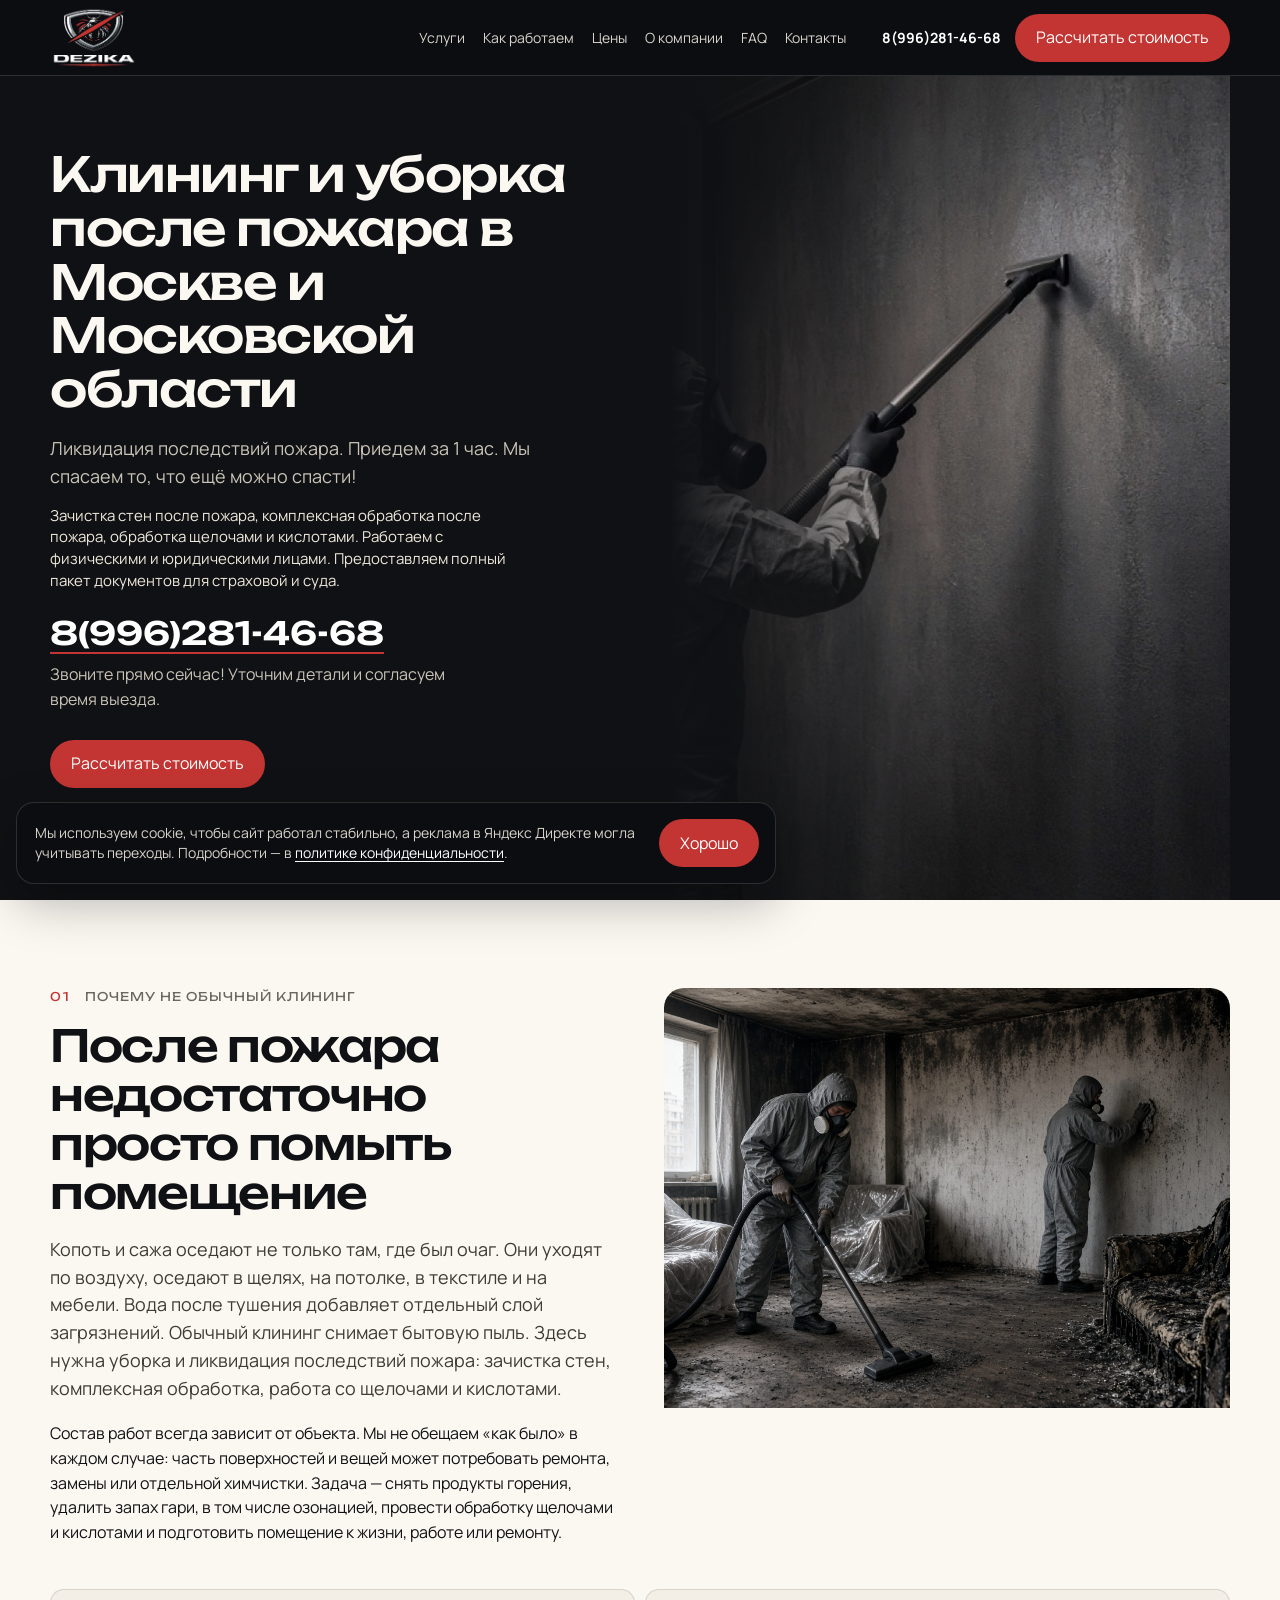
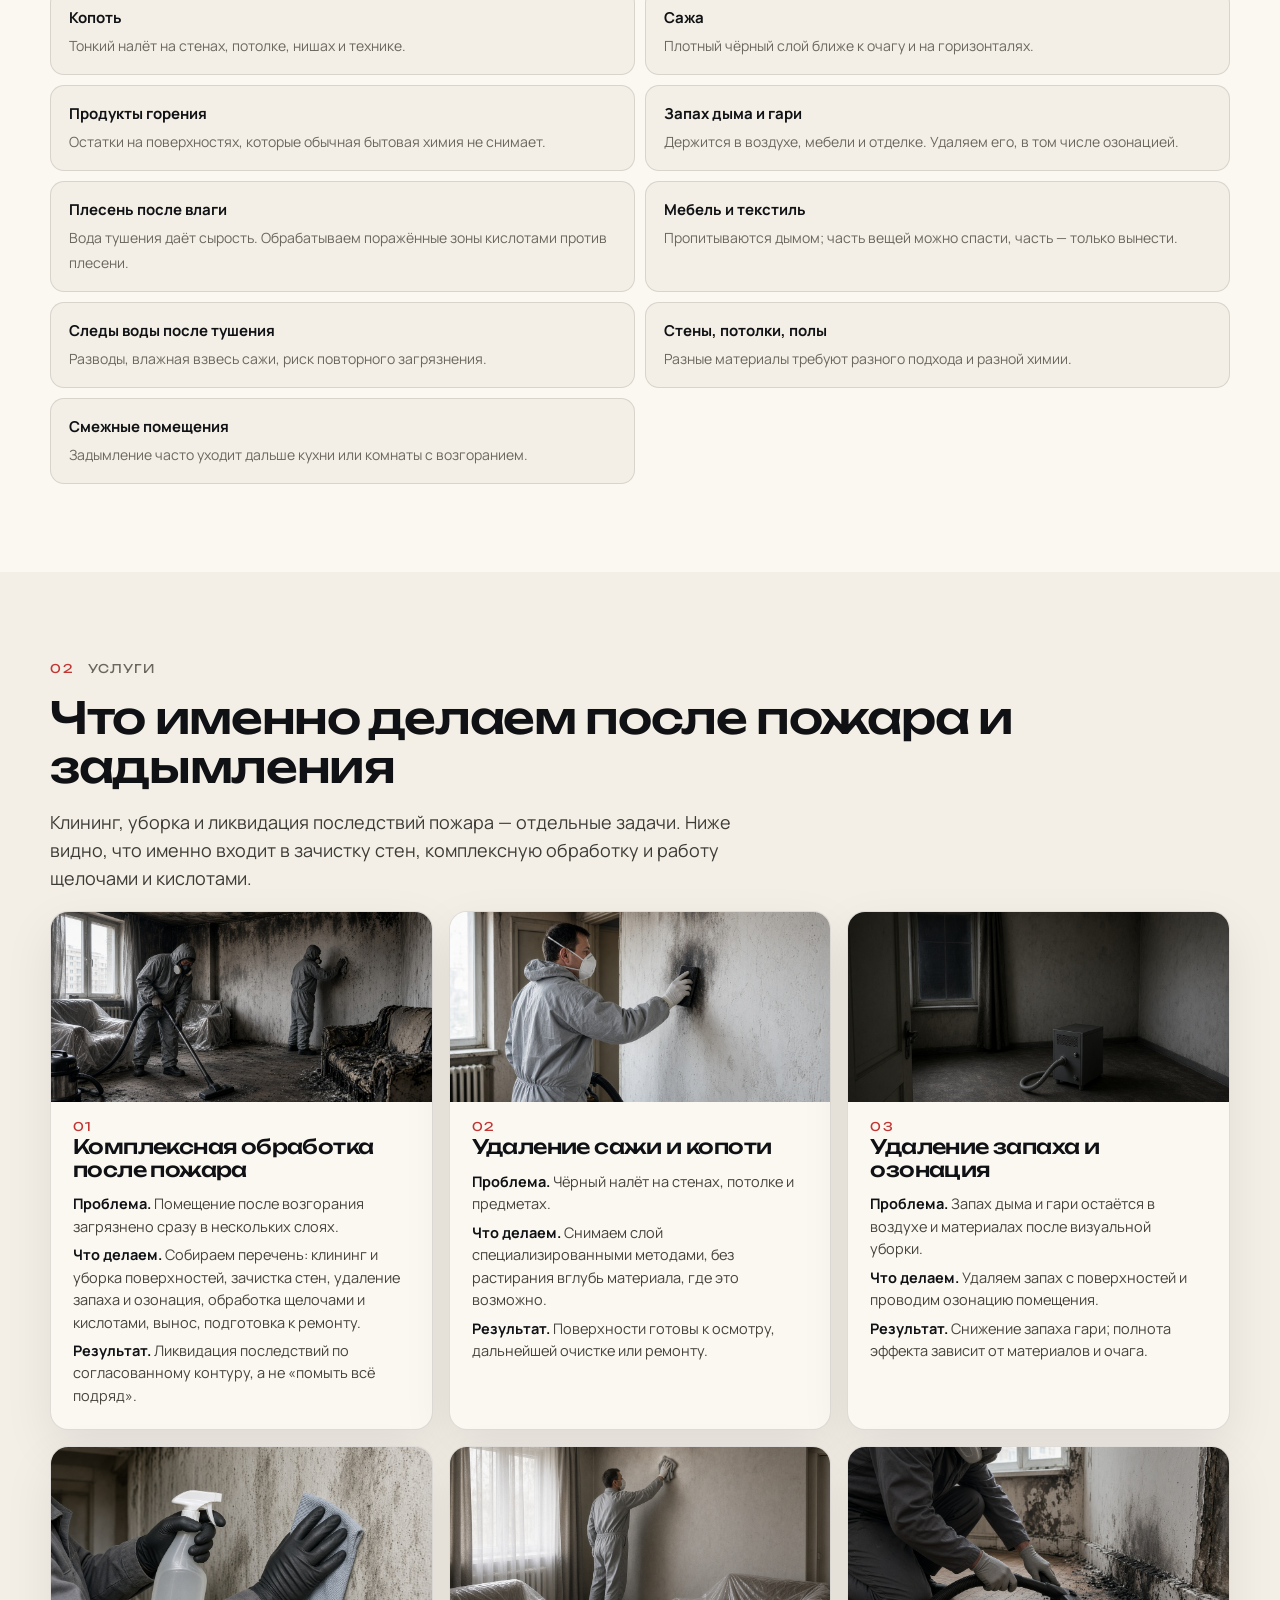
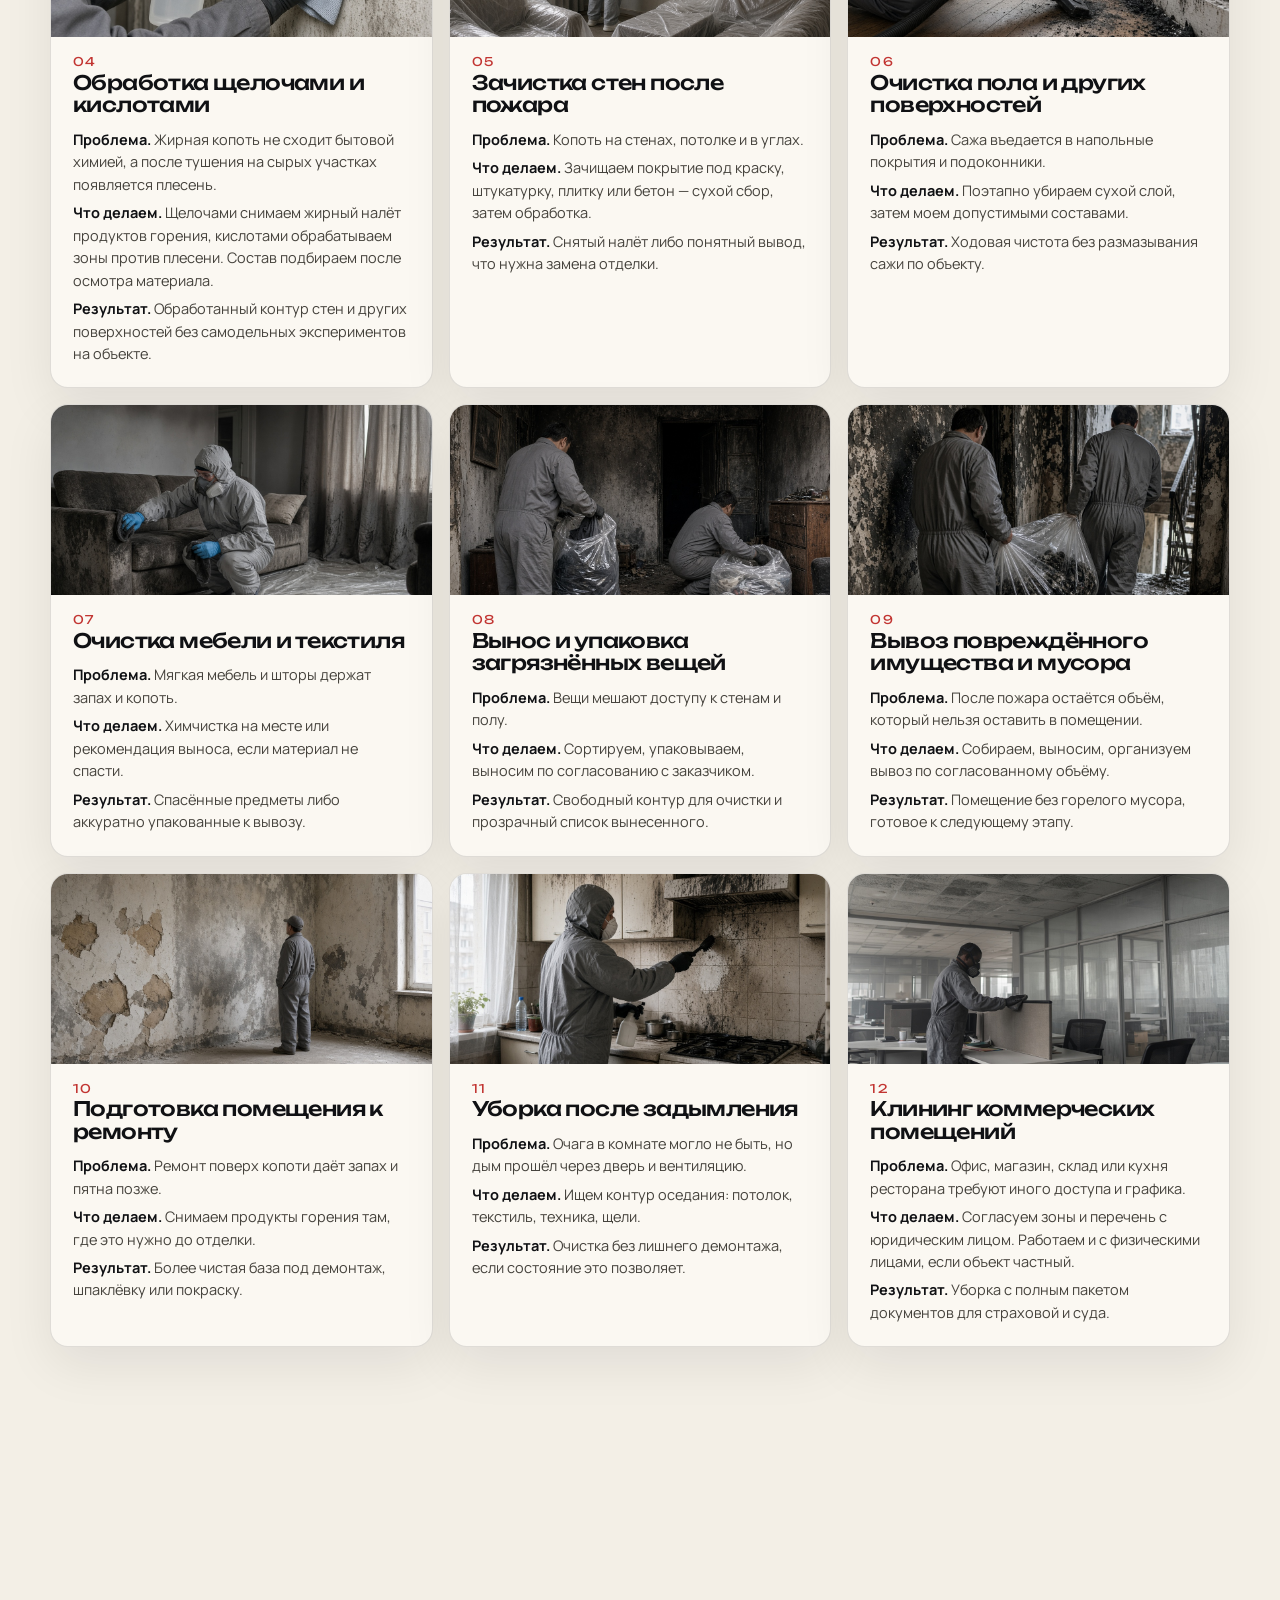
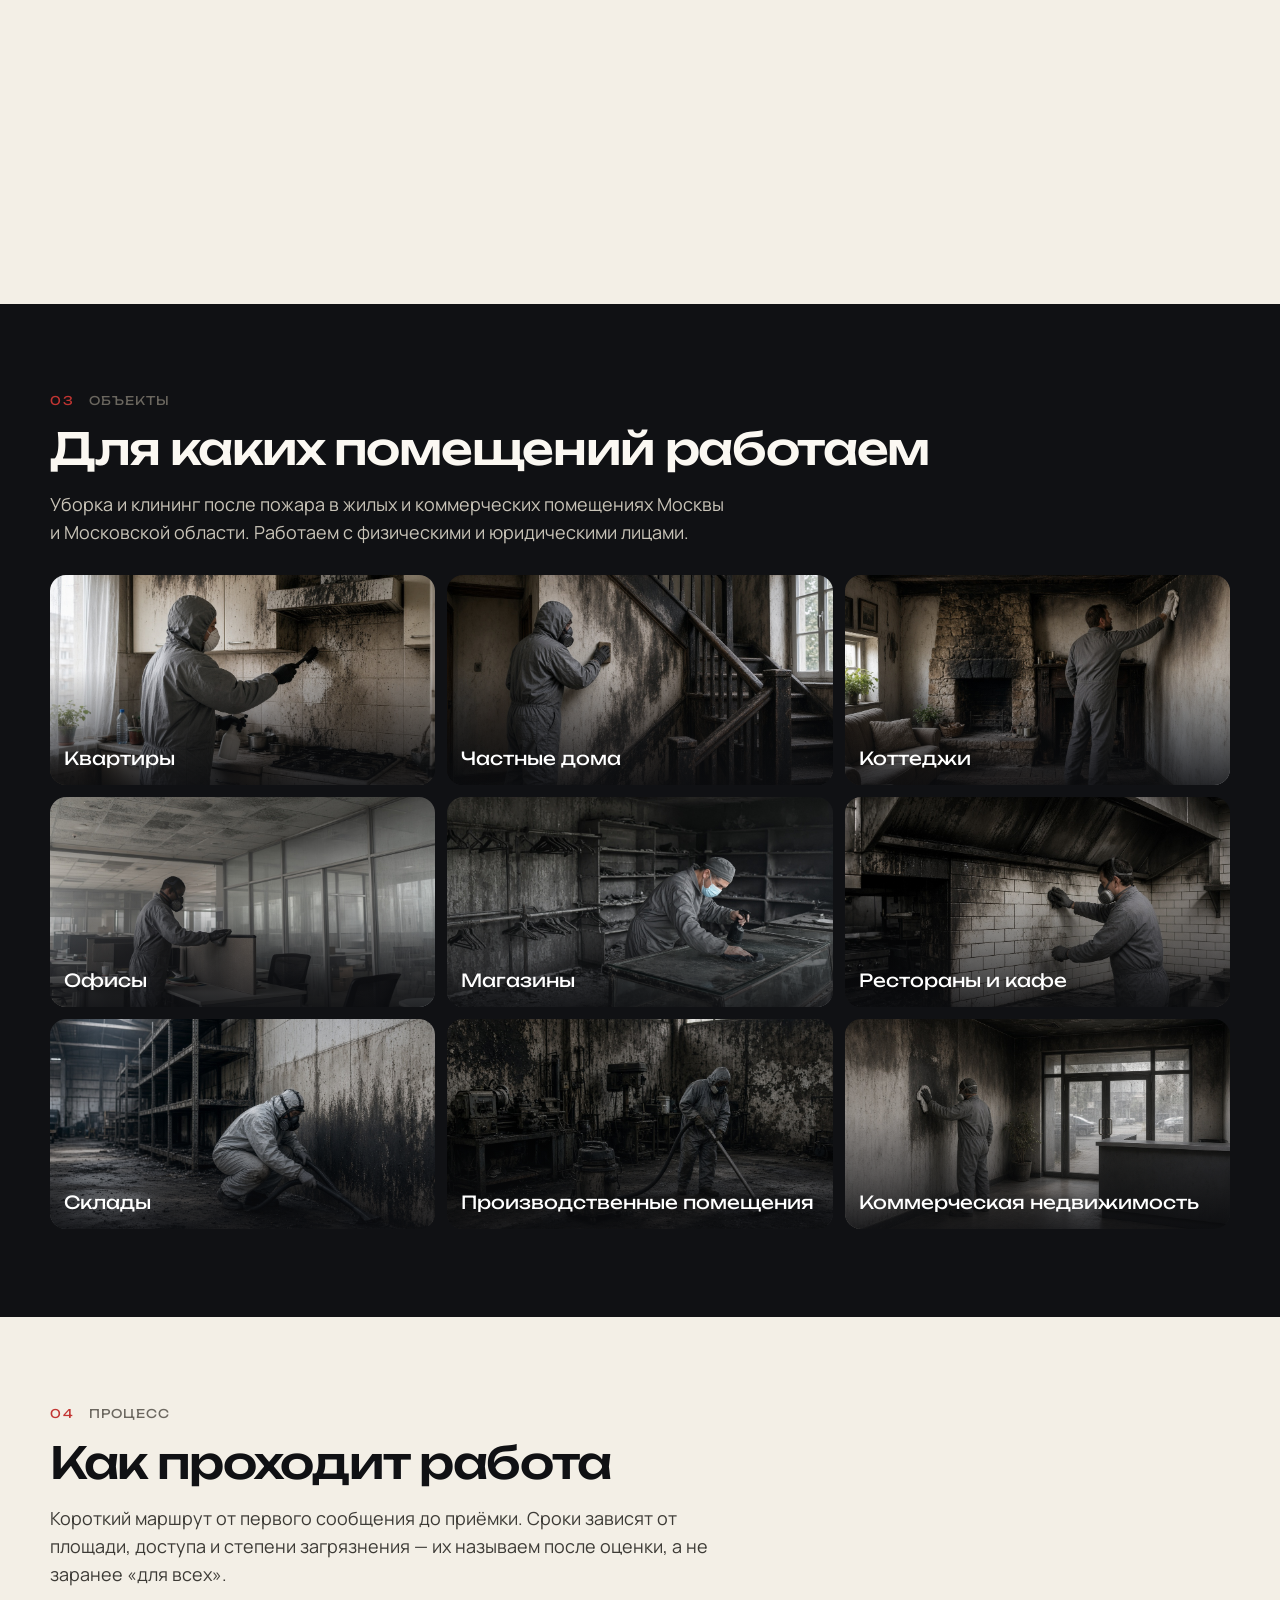
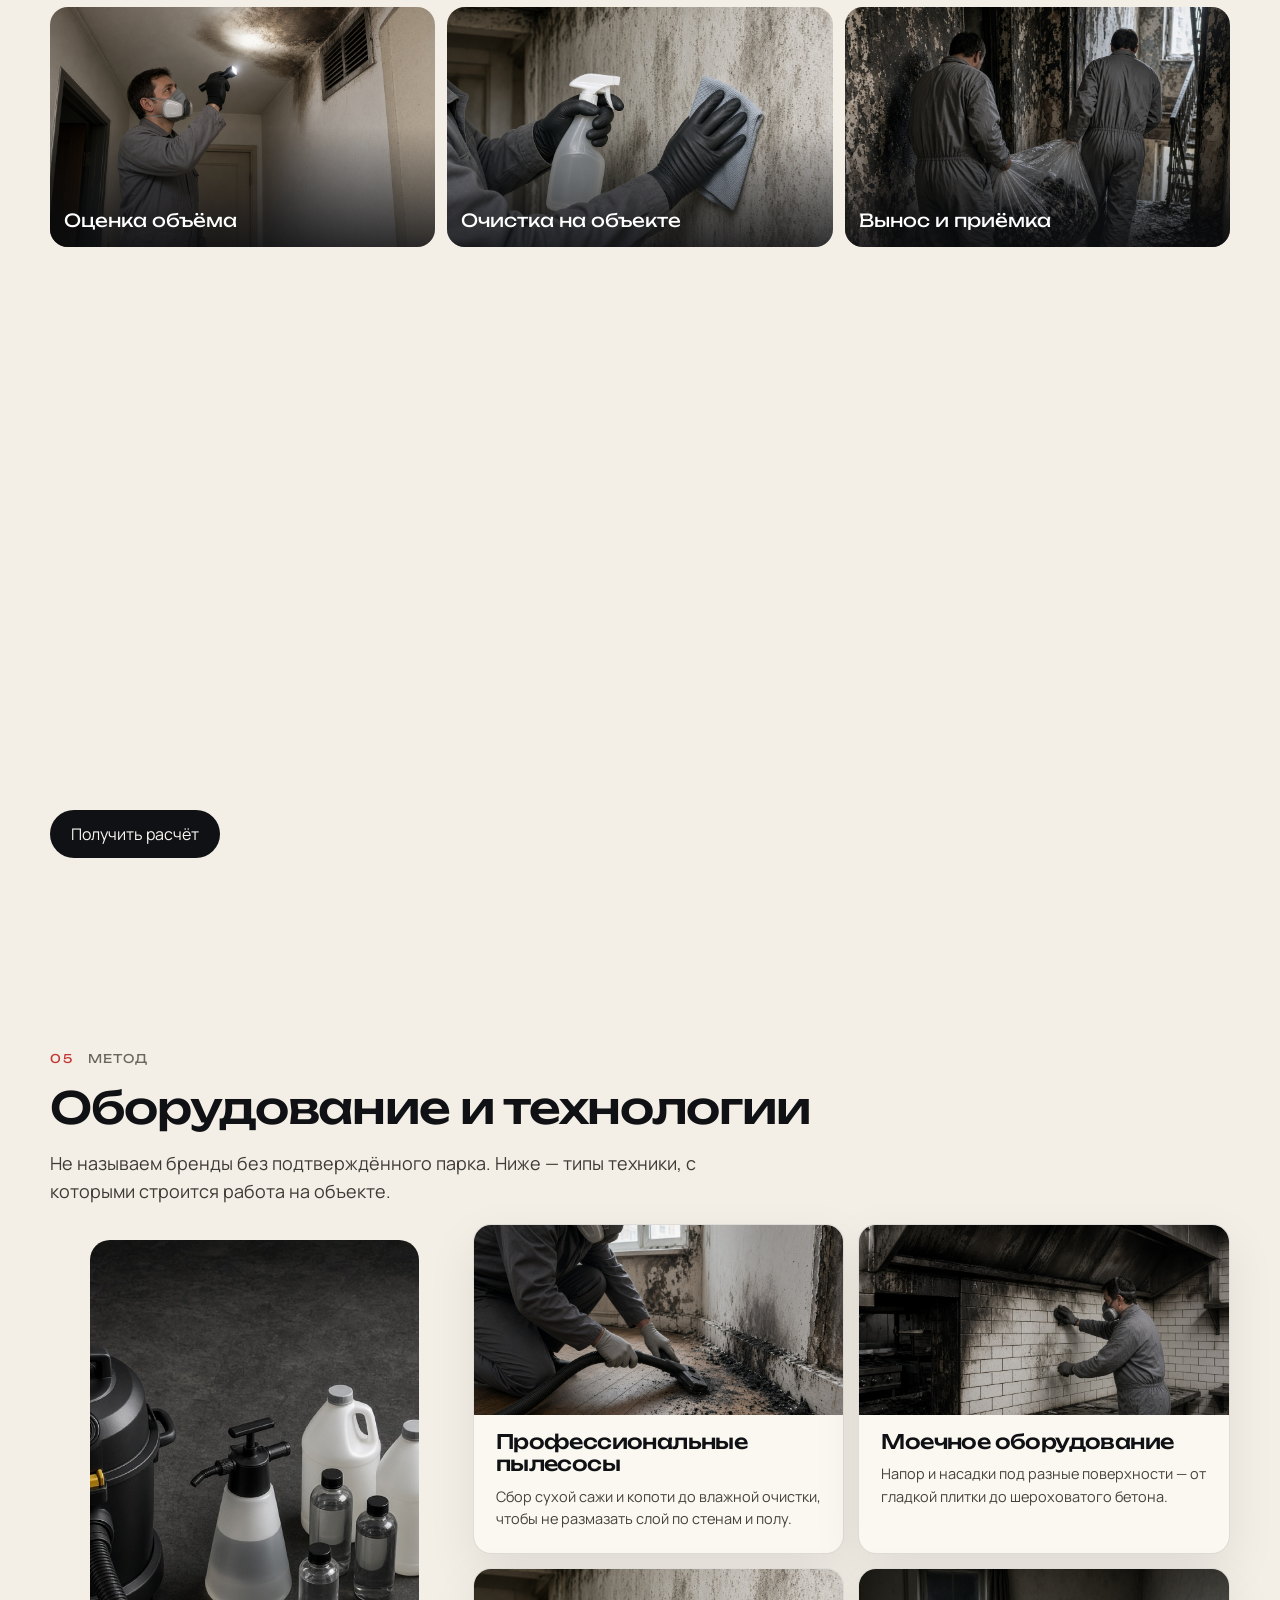
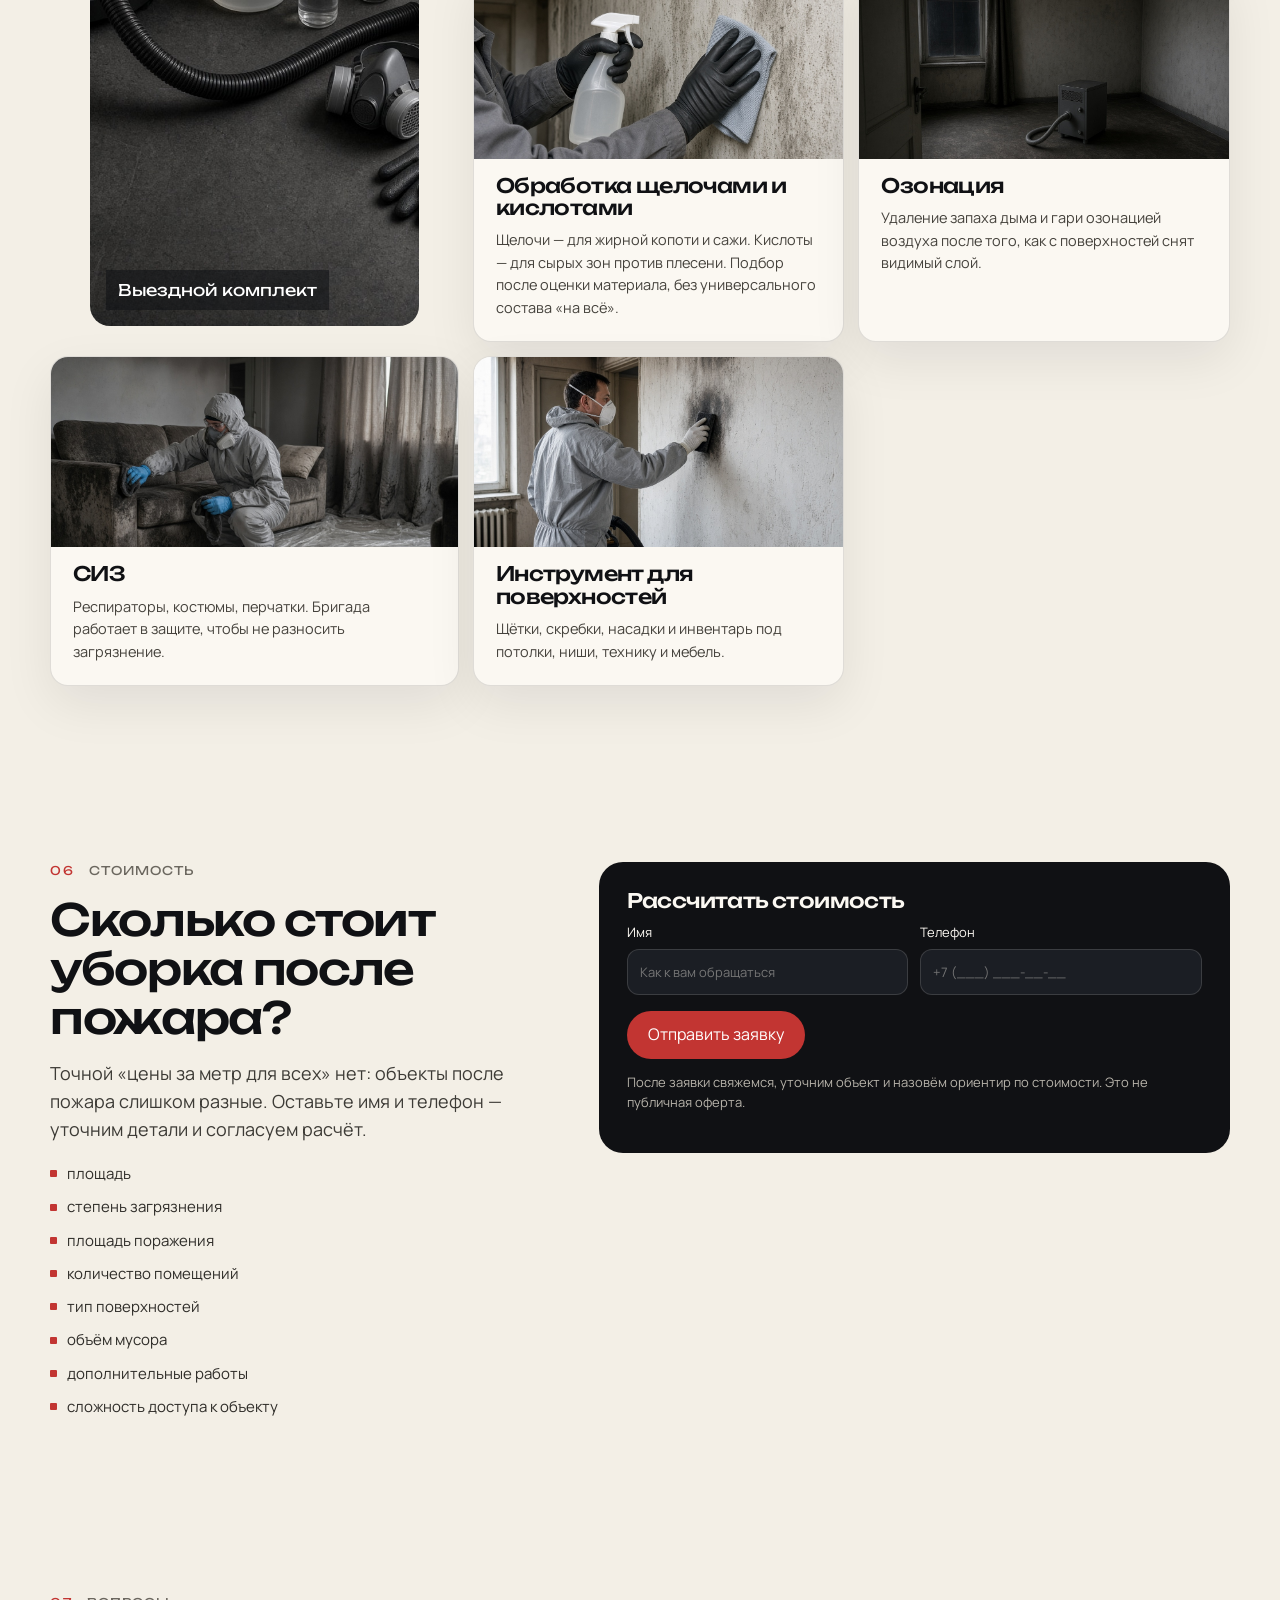
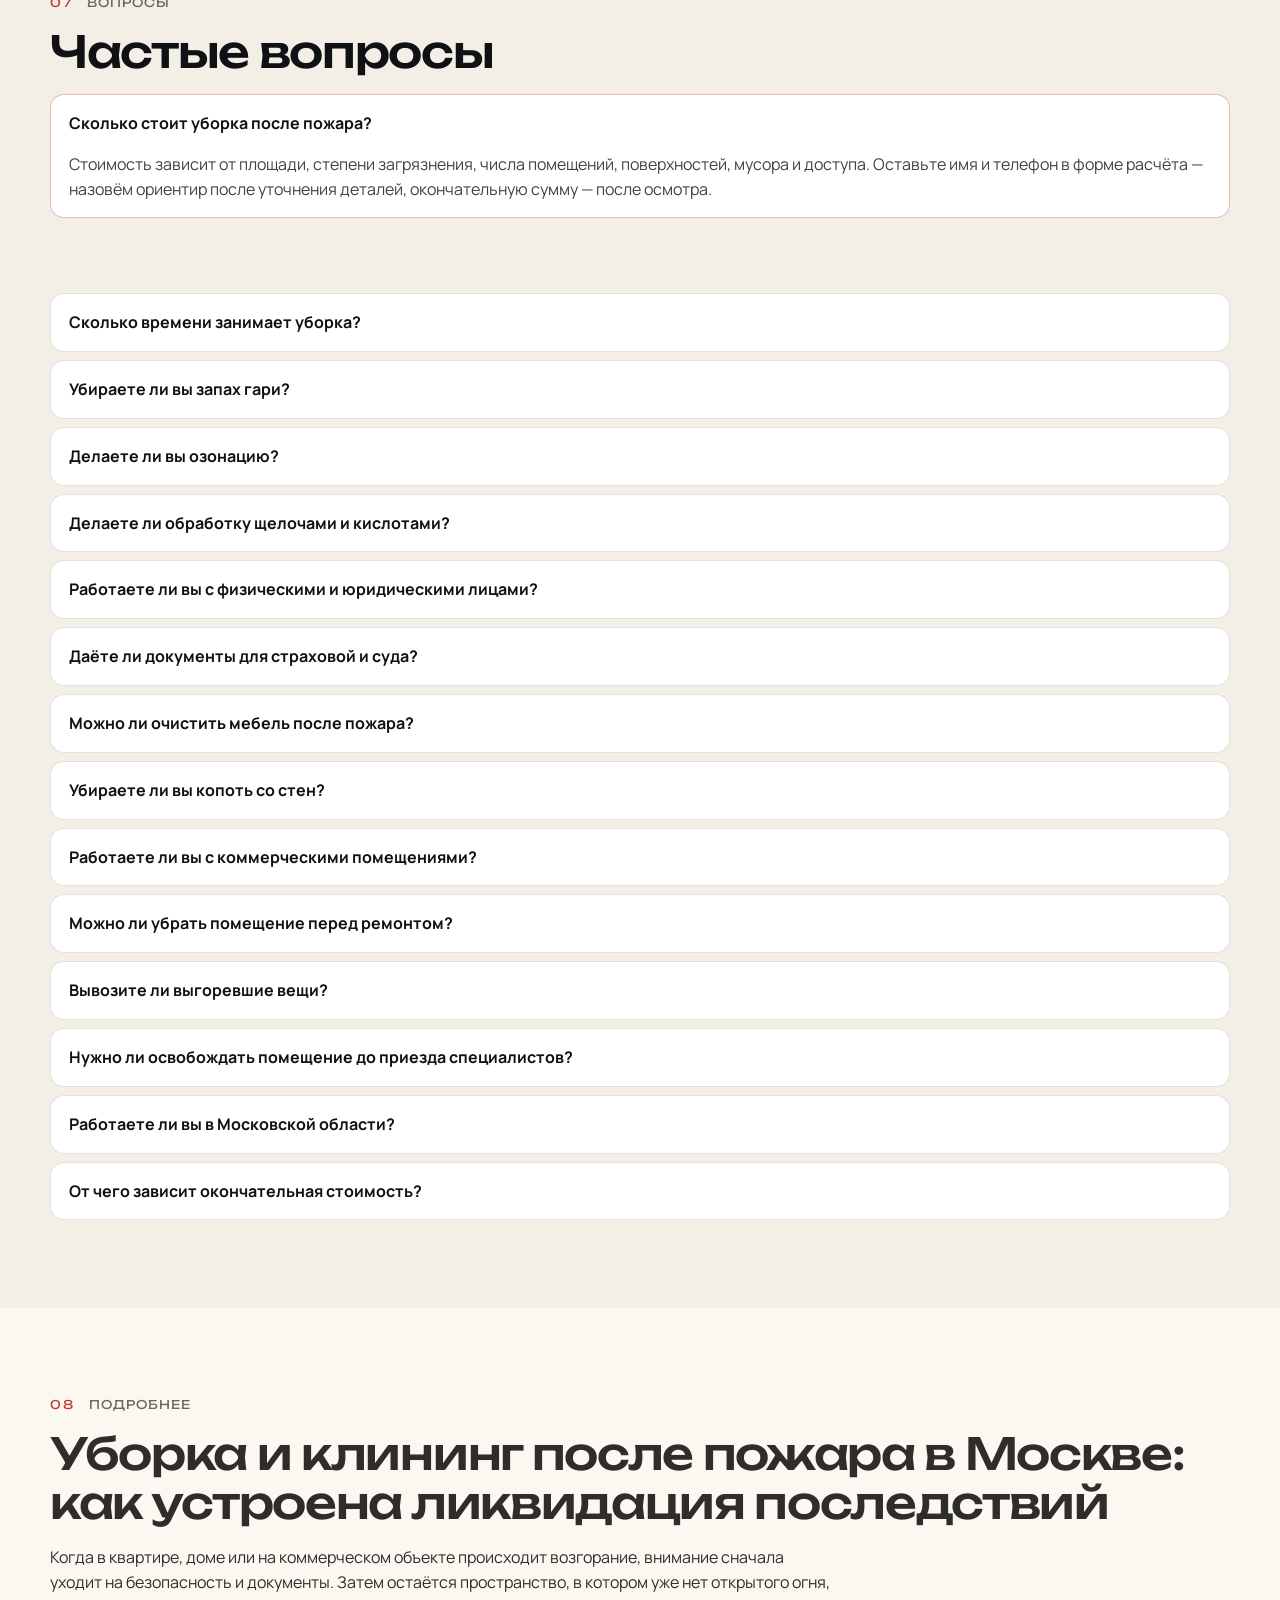
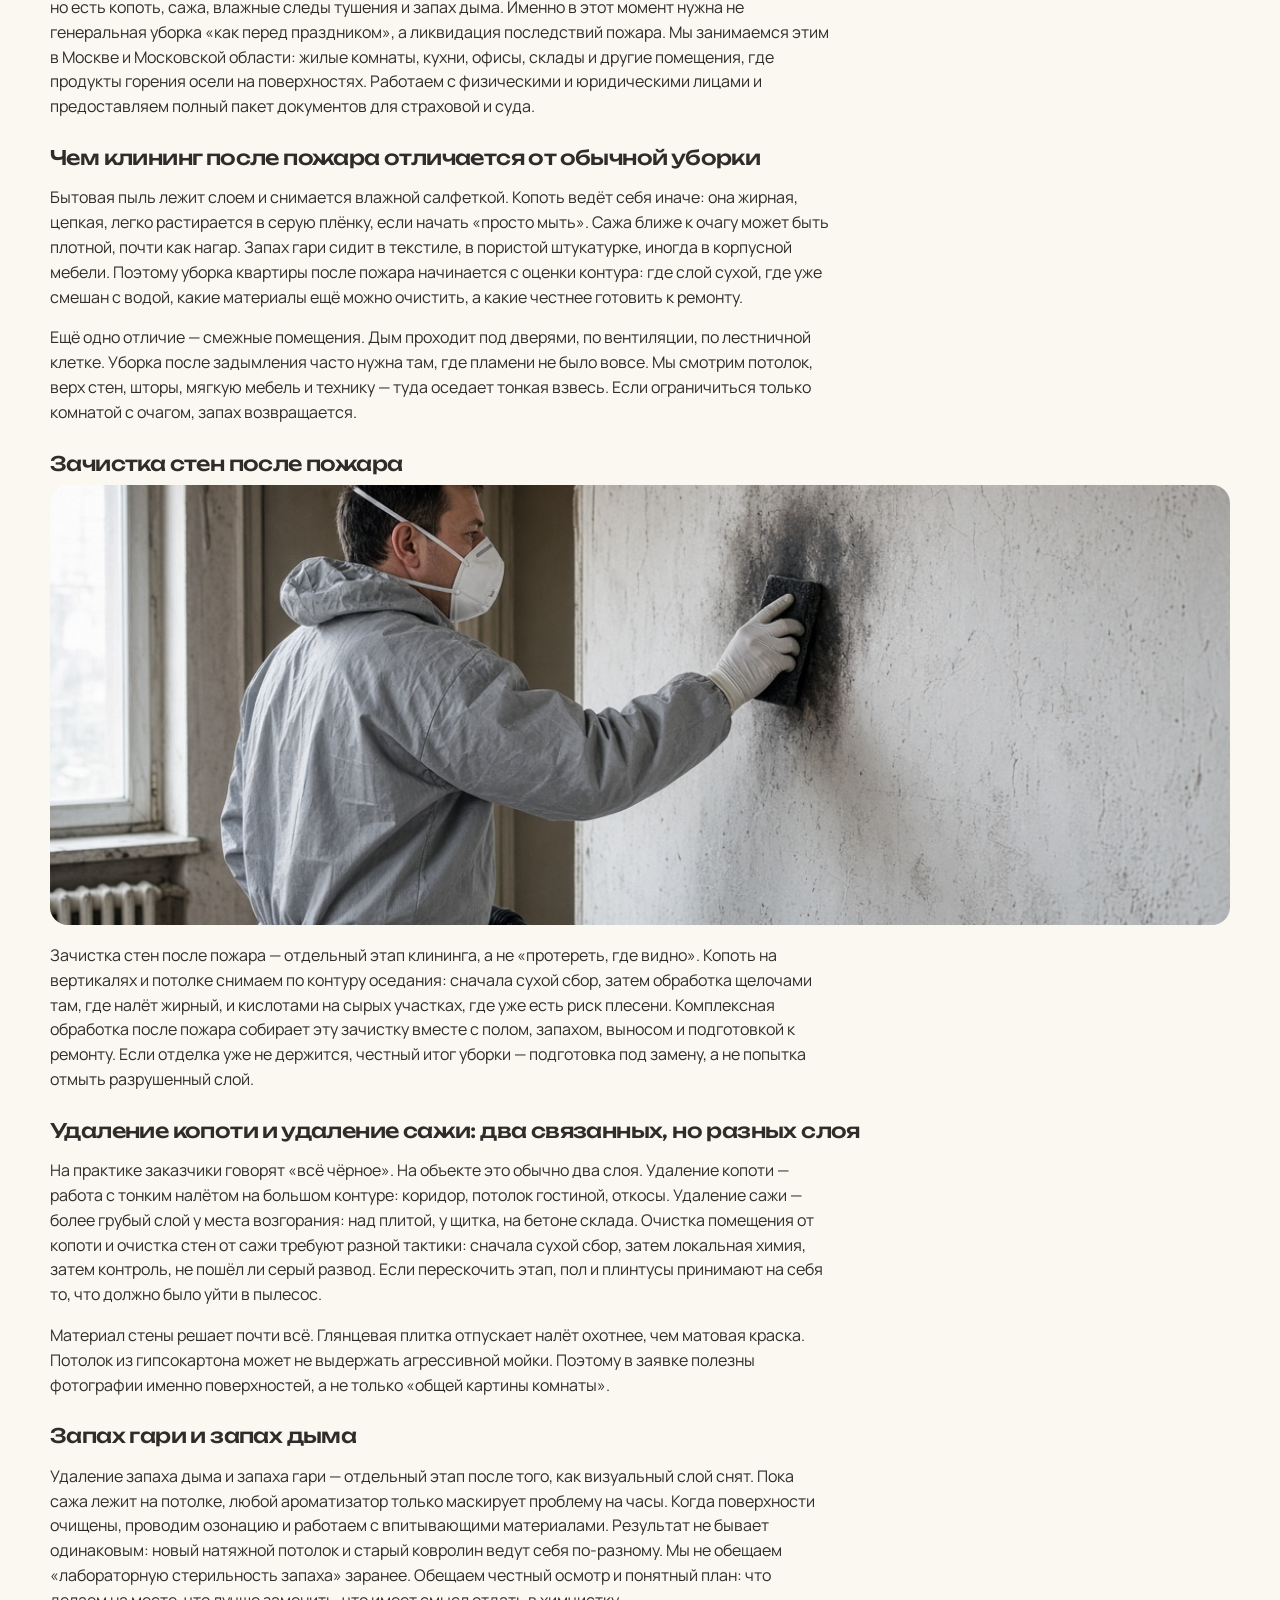
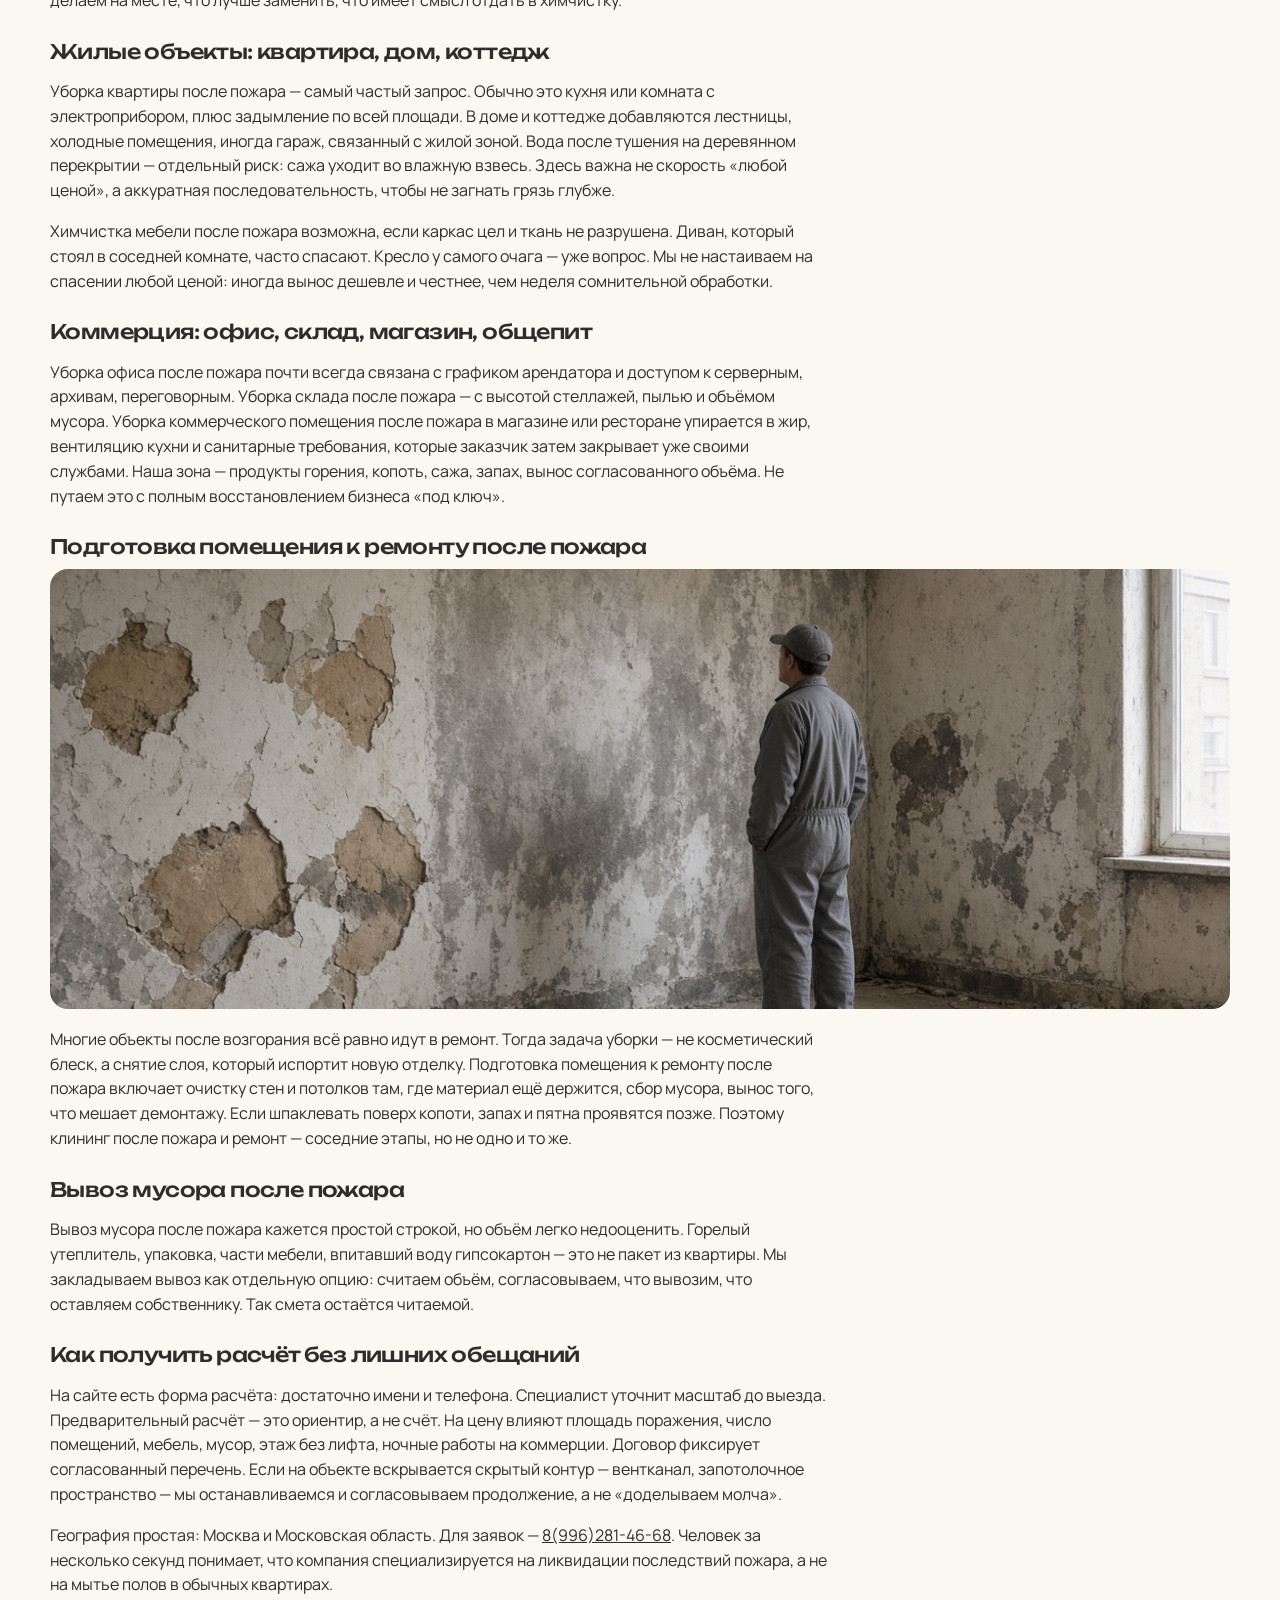
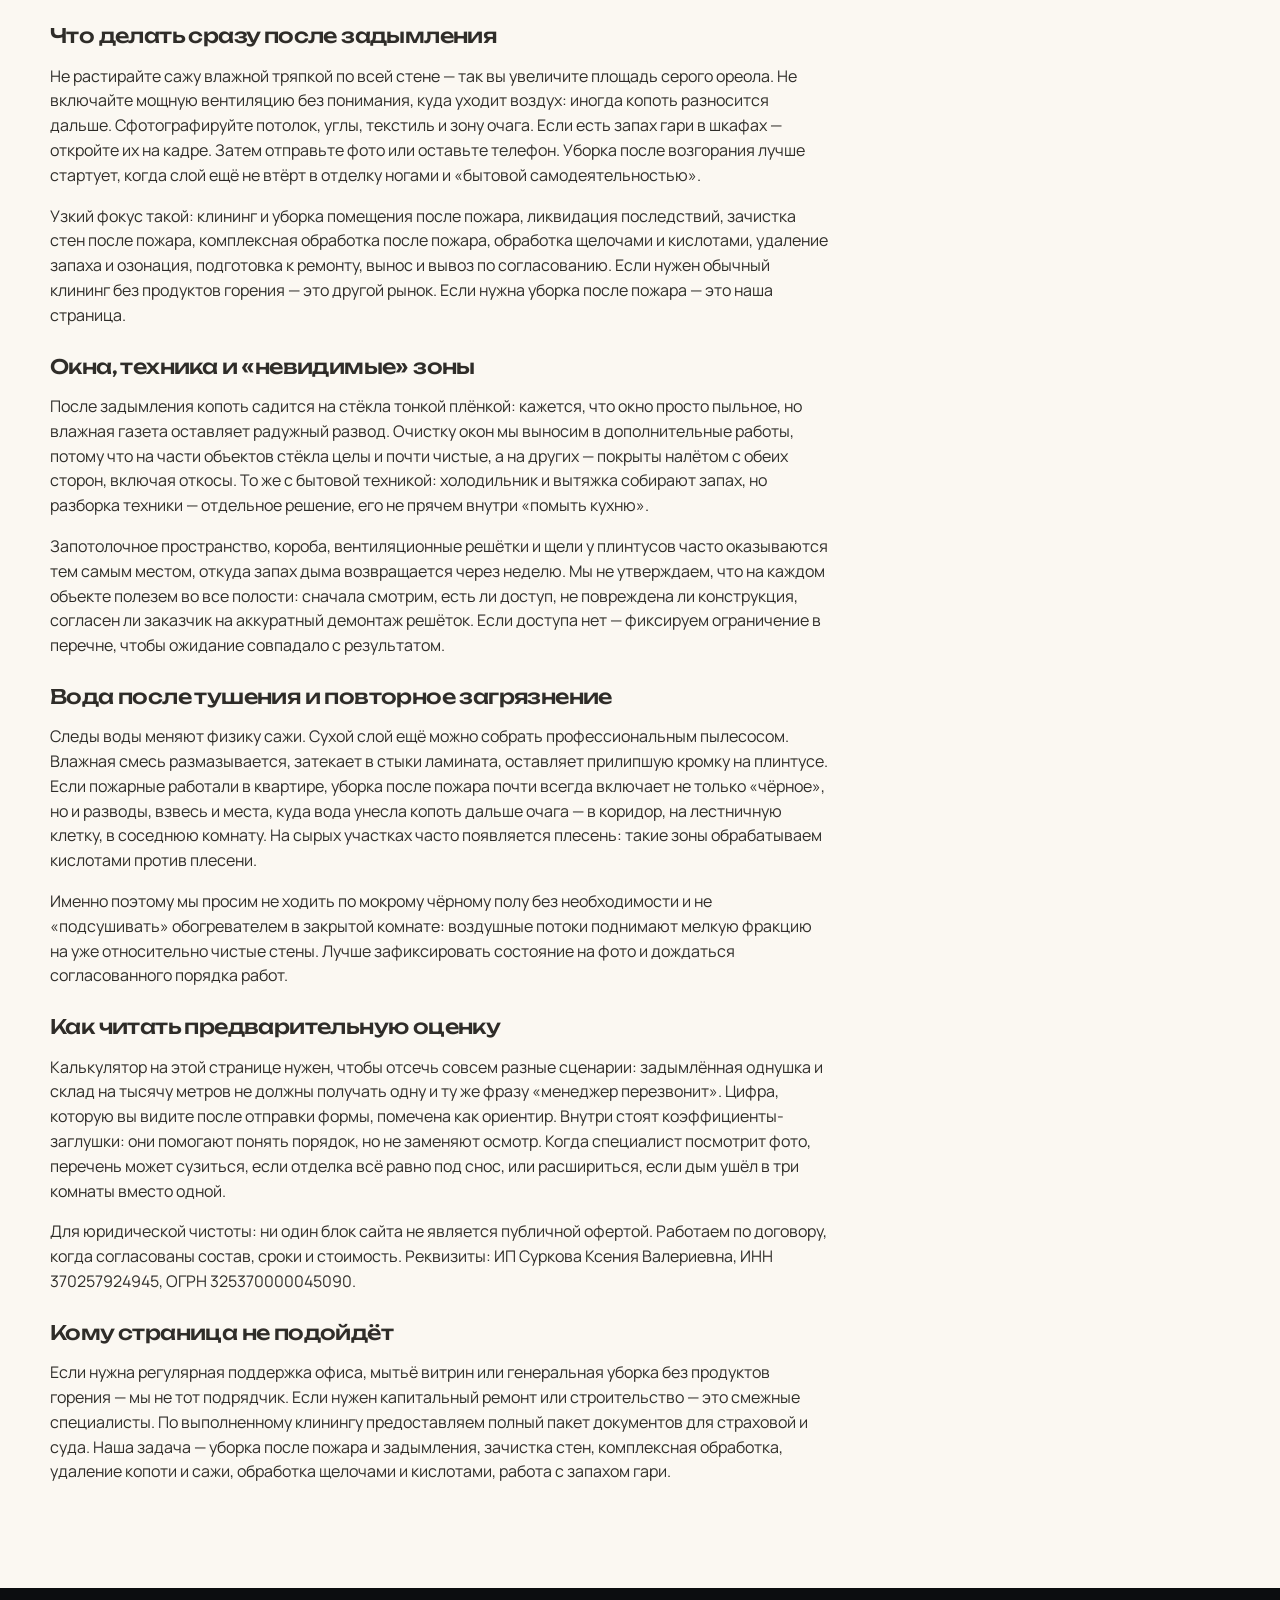
==== commit 03270f3b: "update site" ====
--- a/index.html
+++ b/index.html
@@ -3,15 +3,15 @@
 <head>
   <meta charset="utf-8">
   <meta name="viewport" content="width=device-width, initial-scale=1">
-  <title>Уборка после пожара в Москве — Dezika | копоть, сажа, запах гари</title>
-  <meta name="description" content="Ликвидация последствий пожара в Москве и МО: удаление копоти и сажи, устранение запаха гари, уборка квартиры, офиса и склада. Выезд за 1 час, работа по договору.">
+  <title>Клининг и уборка после пожара в Москве | ликвидация последствий</title>
+  <meta name="description" content="Ликвидация последствий пожара: зачистка стен после пожара, комплексная обработка после пожара, обработка щелочами и кислотами. Клининг квартир, офисов и складов. Документы для страховой и суда.">
   <link rel="canonical" href="https://www.remedia-placeholder.ru/">
   <meta name="robots" content="index,follow">
   <meta property="og:type" content="website">
   <meta property="og:locale" content="ru_RU">
-  <meta property="og:site_name" content="Dezika">
-  <meta property="og:title" content="Уборка после пожара в Москве — Dezika | копоть, сажа, запах гари">
-  <meta property="og:description" content="Ликвидация последствий пожара в Москве и МО: удаление копоти и сажи, устранение запаха гари, уборка квартиры, офиса и склада. Выезд за 1 час, работа по договору.">
+  <meta property="og:site_name" content="ИП Суркова Ксения Валериевна">
+  <meta property="og:title" content="Клининг и уборка после пожара в Москве | ликвидация последствий">
+  <meta property="og:description" content="Ликвидация последствий пожара: зачистка стен после пожара, комплексная обработка после пожара, обработка щелочами и кислотами. Клининг квартир, офисов и складов. Документы для страховой и суда.">
   <meta property="og:url" content="https://www.remedia-placeholder.ru/">
   <meta property="og:image" content="https://www.remedia-placeholder.ru/images/hero-restoration.jpg">
   <meta name="twitter:card" content="summary_large_image">
@@ -28,9 +28,9 @@
     {
       "@type": "LocalBusiness",
       "@id": "https://www.remedia-placeholder.ru/#business",
-      "name": "Dezika",
+      "name": "ИП Суркова Ксения Валериевна",
       "legalName": "ИП Суркова Ксения Валериевна",
-      "description": "Профессиональная уборка и ликвидация последствий пожара в Москве и Московской области: копоть, сажа, запах гари.",
+      "description": "Клининг и уборка после пожара в Москве и Московской области: ликвидация последствий, зачистка стен, комплексная обработка, обработка щелочами и кислотами. Документы для страховой и суда.",
       "url": "https://www.remedia-placeholder.ru/",
       "telephone": "+7-996-281-46-68",
       "email": "Domeda37@yandex.ru",
@@ -80,8 +80,8 @@
 <a class="skip" href="#main">К содержанию</a>
 <header class="header">
   <div class="wrap header-inner">
-    <a class="logo" href="" aria-label="Dezika — на главную">
-      <img class="logo-img" src="images/logo_dez.png" alt="Dezika" width="220" height="88">
+    <a class="logo" href="" aria-label="На главную">
+      <img class="logo-img" src="images/logo_dez.png" alt="" width="220" height="88">
     </a>
     <nav class="nav js-nav" id="site-nav" aria-label="Основное меню">
       <a href="#uslugi">Услуги</a>
@@ -102,8 +102,9 @@
 <section class="hero" id="hero">
   <div class="wrap hero-grid">
     <div class="hero-copy">
-      <h1>Очистка помещения после пожара в Москве и Московской области</h1>
-      <p class="hero-sub">Экстренный клининг после пожара. Приедем за 1 час. Мы спасаем то, что ещё можно спасти!</p>
+      <h1>Клининг и уборка после пожара в Москве и Московской области</h1>
+      <p class="hero-sub">Ликвидация последствий пожара. Приедем за 1 час. Мы спасаем то, что ещё можно спасти!</p>
+      <p class="hero-docs">Зачистка стен после пожара, комплексная обработка после пожара, обработка щелочами и кислотами. Работаем с физическими и юридическими лицами. Предоставляем полный пакет документов для страховой и суда.</p>
       <p class="hero-phone-line">
         <a class="hero-phone" href="tel:+79962814668">8(996)281-46-68</a>
         <span class="hero-phone-note">Звоните прямо сейчас! Уточним детали и согласуем время выезда.</span>
@@ -119,14 +120,19 @@
 </section>
 
 <section class="section trust" id="o-kompanii">
-  <div class="wrap trust-grid">
+  <div class="wrap">
+  <div class="trust-grid">
     <div>
       <p class="section-kicker">01 <span>почему не обычный клининг</span></p>
       <h2>После пожара недостаточно просто помыть помещение</h2>
-      <p class="lead">Копоть и сажа оседают не только там, где был очаг. Они уходят по воздуху, оседают в щелях, на потолке, в текстиле и на мебели. Вода после тушения добавляет отдельный слой загрязнений. Dezika работает именно с этим контуром — а не с пылью обычной генеральной уборки.</p>
-      <p>Состав работ всегда зависит от объекта. Мы не обещаем «как было» в каждом случае: часть поверхностей и вещей может потребовать ремонта, замены или отдельной химчистки. Задача — снять продукты горения, удалить запах гари, в том числе озонацией, обработать влажные зоны кислотами против плесени и подготовить помещение к жизни, работе или ремонту.</p>
-    </div>
-    <ul class="issue-list">
+      <p class="lead">Копоть и сажа оседают не только там, где был очаг. Они уходят по воздуху, оседают в щелях, на потолке, в текстиле и на мебели. Вода после тушения добавляет отдельный слой загрязнений. Обычный клининг снимает бытовую пыль. Здесь нужна уборка и ликвидация последствий пожара: зачистка стен, комплексная обработка, работа со щелочами и кислотами.</p>
+      <p>Состав работ всегда зависит от объекта. Мы не обещаем «как было» в каждом случае: часть поверхностей и вещей может потребовать ремонта, замены или отдельной химчистки. Задача — снять продукты горения, удалить запах гари, в том числе озонацией, провести обработку щелочами и кислотами и подготовить помещение к жизни, работе или ремонту.</p>
+    </div>
+    <figure class="block-shot">
+      <img src="images/complex-treatment.jpg" alt="Ликвидация последствий пожара: копоть на стенах и потолке" width="1600" height="900" loading="lazy">
+    </figure>
+  </div>
+  <ul class="issue-list">
       <li><strong>Копоть</strong><span>Тонкий налёт на стенах, потолке, нишах и технике.</span></li>
       <li><strong>Сажа</strong><span>Плотный чёрный слой ближе к очагу и на горизонталях.</span></li>
       <li><strong>Продукты горения</strong><span>Остатки на поверхностях, которые обычная бытовая химия не снимает.</span></li>
@@ -144,21 +150,21 @@
   <div class="wrap">
     <p class="section-kicker">02 <span>услуги</span></p>
     <h2>Что именно делаем после пожара и задымления</h2>
-    <p class="lead">Каждая услуга — это понятная задача: что случилось, как работаем, какой результат можно ожидать после согласования перечня.</p>
+    <p class="lead">Клининг, уборка и ликвидация последствий пожара — отдельные задачи. Ниже видно, что именно входит в зачистку стен, комплексную обработку и работу щелочами и кислотами.</p>
     <div class="cards">
-      <article class="card"><p class="idx">01</p><h3>Комплексная уборка после пожара</h3><div class="flow"><p><b>Проблема.</b> Помещение после возгорания загрязнено сразу в нескольких слоях.</p><p><b>Что делаем.</b> Собираем перечень: очистка поверхностей, удаление запаха и озонация, обработка кислотами против плесени, вынос, подготовка к ремонту.</p><p><b>Результат.</b> Согласованный контур работ, а не «помыть всё подряд».</p></div></article>
-      <a class="card" href="uslugi/udalenie-sazhi-i-kopoti/"><p class="idx">02</p><h3>Удаление сажи и копоти</h3><div class="flow"><p><b>Проблема.</b> Чёрный налёт на стенах, потолке и предметах.</p><p><b>Что делаем.</b> Снимаем слой специализированными методами, без растирания вглубь материала, где это возможно.</p><p><b>Результат.</b> Поверхности готовы к осмотру, дальнейшей очистке или ремонту.</p></div></a>
-      <a class="card" href="uslugi/ustranenie-zapaha-gari/"><p class="idx">03</p><h3>Удаление запаха и озонация</h3><div class="flow"><p><b>Проблема.</b> Запах дыма и гари остаётся в воздухе и материалах после визуальной уборки.</p><p><b>Что делаем.</b> Удаляем запах с поверхностей и проводим озонацию помещения.</p><p><b>Результат.</b> Снижение запаха гари; полнота эффекта зависит от материалов и очага.</p></div></a>
-      <article class="card"><p class="idx">04</p><h3>Обработка кислотами против плесени</h3><div class="flow"><p><b>Проблема.</b> После тушения влага остаётся в отделке, и на ней появляется плесень.</p><p><b>Что делаем.</b> Обрабатываем поражённые зоны помещения кислотами против плесени.</p><p><b>Результат.</b> Обработанный контур там, где сырость уже дала плесень или вот-вот даст.</p></div></article>
-      <article class="card"><p class="idx">05</p><h3>Очистка стен и потолков</h3><div class="flow"><p><b>Проблема.</b> Копоть на вертикалях и перекрытиях.</p><p><b>Что делаем.</b> Подбираем способ под краску, штукатурку, плитку, бетон.</p><p><b>Результат.</b> Снятый налёт либо понятный вывод, что нужна замена отделки.</p></div></article>
-      <article class="card"><p class="idx">06</p><h3>Очистка пола и других поверхностей</h3><div class="flow"><p><b>Проблема.</b> Сажа въедается в напольные покрытия и подоконники.</p><p><b>Что делаем.</b> Поэтапно убираем сухой слой, затем моем допустимыми составами.</p><p><b>Результат.</b> Ходовая чистота без размазывания сажи по объекту.</p></div></article>
-      <article class="card"><p class="idx">07</p><h3>Очистка мебели и текстиля</h3><div class="flow"><p><b>Проблема.</b> Мягкая мебель и шторы держат запах и копоть.</p><p><b>Что делаем.</b> Химчистка на месте или рекомендация выноса, если материал не спасти.</p><p><b>Результат.</b> Спасённые предметы либо аккуратно упакованные к вывозу.</p></div></article>
-      <article class="card"><p class="idx">08</p><h3>Вынос и упаковка загрязнённых вещей</h3><div class="flow"><p><b>Проблема.</b> Вещи мешают доступу к стенам и полу.</p><p><b>Что делаем.</b> Сортируем, упаковываем, выносим по согласованию с заказчиком.</p><p><b>Результат.</b> Свободный контур для очистки и прозрачный список вынесенного.</p></div></article>
-      <article class="card"><p class="idx">09</p><h3>Вывоз повреждённого имущества и мусора</h3><div class="flow"><p><b>Проблема.</b> После пожара остаётся объём, который нельзя оставить в помещении.</p><p><b>Что делаем.</b> Собираем, выносим, организуем вывоз по согласованному объёму.</p><p><b>Результат.</b> Помещение без горелого мусора, готовое к следующему этапу.</p></div></article>
-      <article class="card"><p class="idx">10</p><h3>Подготовка помещения к ремонту</h3><div class="flow"><p><b>Проблема.</b> Ремонт поверх копоти даёт запах и пятна позже.</p><p><b>Что делаем.</b> Снимаем продукты горения там, где это нужно до отделки.</p><p><b>Результат.</b> Более чистая база под демонтаж, шпаклёвку или покраску.</p></div></article>
-      <a class="card" href="uslugi/uborka-posle-zadymleniya/"><p class="idx">11</p><h3>Уборка после задымления</h3><div class="flow"><p><b>Проблема.</b> Очага в комнате могло не быть, но дым прошёл через дверь и вентиляцию.</p><p><b>Что делаем.</b> Ищем контур оседания: потолок, текстиль, техника, щели.</p><p><b>Результат.</b> Очистка без лишнего демонтажа, если состояние это позволяет.</p></div></a>
-      <a class="card" href="uslugi/uborka-ofisa-posle-pozhara/"><p class="idx">12</p><h3>Уборка коммерческих помещений</h3><div class="flow"><p><b>Проблема.</b> Офис, магазин, склад или кухня ресторана требуют иного доступа и графика.</p><p><b>Что делаем.</b> Согласуем зоны, очередность и перечень с представителем объекта.</p><p><b>Результат.</b> Документированный объём работ под эксплуатацию или ремонт.</p></div></a>
-      <article class="card"><p class="idx">13</p><h3>Дополнительные работы по результатам осмотра</h3><div class="flow"><p><b>Проблема.</b> По фото не видно ниш, вентканалов, скрытых поверхностей.</p><p><b>Что делаем.</b> Фиксируем находки и предлагаем отдельный перечень.</p><p><b>Результат.</b> Никаких «сюрпризов в счёте»: только согласованное.</p></div></article>
+      <article class="card"><div class="card-photo"><img src="images/complex-treatment.jpg" alt="Комплексная обработка комнаты после пожара" width="800" height="600" loading="lazy"></div><p class="idx">01</p><h3>Комплексная обработка после пожара</h3><div class="flow"><p><b>Проблема.</b> Помещение после возгорания загрязнено сразу в нескольких слоях.</p><p><b>Что делаем.</b> Собираем перечень: клининг и уборка поверхностей, зачистка стен, удаление запаха и озонация, обработка щелочами и кислотами, вынос, подготовка к ремонту.</p><p><b>Результат.</b> Ликвидация последствий по согласованному контуру, а не «помыть всё подряд».</p></div></article>
+      <a class="card" href="uslugi/udalenie-sazhi-i-kopoti/"><div class="card-photo"><img src="images/wall-cleaning.jpg" alt="Удаление сажи и копоти со стены" width="800" height="600" loading="lazy"></div><p class="idx">02</p><h3>Удаление сажи и копоти</h3><div class="flow"><p><b>Проблема.</b> Чёрный налёт на стенах, потолке и предметах.</p><p><b>Что делаем.</b> Снимаем слой специализированными методами, без растирания вглубь материала, где это возможно.</p><p><b>Результат.</b> Поверхности готовы к осмотру, дальнейшей очистке или ремонту.</p></div></a>
+      <a class="card" href="uslugi/ustranenie-zapaha-gari/"><div class="card-photo"><img src="images/ozone-room.jpg" alt="Озонация комнаты после удаления запаха гари" width="800" height="600" loading="lazy"></div><p class="idx">03</p><h3>Удаление запаха и озонация</h3><div class="flow"><p><b>Проблема.</b> Запах дыма и гари остаётся в воздухе и материалах после визуальной уборки.</p><p><b>Что делаем.</b> Удаляем запах с поверхностей и проводим озонацию помещения.</p><p><b>Результат.</b> Снижение запаха гари; полнота эффекта зависит от материалов и очага.</p></div></a>
+      <article class="card"><div class="card-photo"><img src="images/chemical-treatment.jpg" alt="Обработка стены щелочами и кислотами" width="800" height="600" loading="lazy"></div><p class="idx">04</p><h3>Обработка щелочами и кислотами</h3><div class="flow"><p><b>Проблема.</b> Жирная копоть не сходит бытовой химией, а после тушения на сырых участках появляется плесень.</p><p><b>Что делаем.</b> Щелочами снимаем жирный налёт продуктов горения, кислотами обрабатываем зоны против плесени. Состав подбираем после осмотра материала.</p><p><b>Результат.</b> Обработанный контур стен и других поверхностей без самодельных экспериментов на объекте.</p></div></article>
+      <article class="card"><div class="card-photo"><img src="images/smoke-cleaning.jpg" alt="Зачистка стены после задымления" width="800" height="600" loading="lazy"></div><p class="idx">05</p><h3>Зачистка стен после пожара</h3><div class="flow"><p><b>Проблема.</b> Копоть на стенах, потолке и в углах.</p><p><b>Что делаем.</b> Зачищаем покрытие под краску, штукатурку, плитку или бетон — сухой сбор, затем обработка.</p><p><b>Результат.</b> Снятый налёт либо понятный вывод, что нужна замена отделки.</p></div></article>
+      <article class="card"><div class="card-photo"><img src="images/floor-cleaning.jpg" alt="Очистка пола от сажи" width="800" height="600" loading="lazy"></div><p class="idx">06</p><h3>Очистка пола и других поверхностей</h3><div class="flow"><p><b>Проблема.</b> Сажа въедается в напольные покрытия и подоконники.</p><p><b>Что делаем.</b> Поэтапно убираем сухой слой, затем моем допустимыми составами.</p><p><b>Результат.</b> Ходовая чистота без размазывания сажи по объекту.</p></div></article>
+      <article class="card"><div class="card-photo"><img src="images/furniture-cleaning.jpg" alt="Очистка дивана и штор от копоти" width="800" height="600" loading="lazy"></div><p class="idx">07</p><h3>Очистка мебели и текстиля</h3><div class="flow"><p><b>Проблема.</b> Мягкая мебель и шторы держат запах и копоть.</p><p><b>Что делаем.</b> Химчистка на месте или рекомендация выноса, если материал не спасти.</p><p><b>Результат.</b> Спасённые предметы либо аккуратно упакованные к вывозу.</p></div></article>
+      <article class="card"><div class="card-photo"><img src="images/packing-items.jpg" alt="Упаковка загрязнённых вещей после пожара" width="800" height="600" loading="lazy"></div><p class="idx">08</p><h3>Вынос и упаковка загрязнённых вещей</h3><div class="flow"><p><b>Проблема.</b> Вещи мешают доступу к стенам и полу.</p><p><b>Что делаем.</b> Сортируем, упаковываем, выносим по согласованию с заказчиком.</p><p><b>Результат.</b> Свободный контур для очистки и прозрачный список вынесенного.</p></div></article>
+      <article class="card"><div class="card-photo"><img src="images/debris-removal.jpg" alt="Вынос горелого мусора из помещения" width="800" height="600" loading="lazy"></div><p class="idx">09</p><h3>Вывоз повреждённого имущества и мусора</h3><div class="flow"><p><b>Проблема.</b> После пожара остаётся объём, который нельзя оставить в помещении.</p><p><b>Что делаем.</b> Собираем, выносим, организуем вывоз по согласованному объёму.</p><p><b>Результат.</b> Помещение без горелого мусора, готовое к следующему этапу.</p></div></article>
+      <article class="card"><div class="card-photo"><img src="images/repair-prep.jpg" alt="Помещение после зачистки, подготовленное к ремонту" width="800" height="600" loading="lazy"></div><p class="idx">10</p><h3>Подготовка помещения к ремонту</h3><div class="flow"><p><b>Проблема.</b> Ремонт поверх копоти даёт запах и пятна позже.</p><p><b>Что делаем.</b> Снимаем продукты горения там, где это нужно до отделки.</p><p><b>Результат.</b> Более чистая база под демонтаж, шпаклёвку или покраску.</p></div></article>
+      <a class="card" href="uslugi/uborka-posle-zadymleniya/"><div class="card-photo"><img src="images/apartment-cleaning.jpg" alt="Уборка кухни после задымления" width="800" height="600" loading="lazy"></div><p class="idx">11</p><h3>Уборка после задымления</h3><div class="flow"><p><b>Проблема.</b> Очага в комнате могло не быть, но дым прошёл через дверь и вентиляцию.</p><p><b>Что делаем.</b> Ищем контур оседания: потолок, текстиль, техника, щели.</p><p><b>Результат.</b> Очистка без лишнего демонтажа, если состояние это позволяет.</p></div></a>
+      <a class="card" href="uslugi/uborka-ofisa-posle-pozhara/"><div class="card-photo"><img src="images/office-cleaning.jpg" alt="Клининг офиса после пожара" width="800" height="600" loading="lazy"></div><p class="idx">12</p><h3>Клининг коммерческих помещений</h3><div class="flow"><p><b>Проблема.</b> Офис, магазин, склад или кухня ресторана требуют иного доступа и графика.</p><p><b>Что делаем.</b> Согласуем зоны и перечень с юридическим лицом. Работаем и с физическими лицами, если объект частный.</p><p><b>Результат.</b> Уборка с полным пакетом документов для страховой и суда.</p></div></a>
+      <article class="card"><div class="card-photo"><img src="images/inspection.jpg" alt="Осмотр потолка и вентиляции после задымления" width="800" height="600" loading="lazy"></div><p class="idx">13</p><h3>Дополнительные работы по результатам осмотра</h3><div class="flow"><p><b>Проблема.</b> По фото не видно ниш, вентканалов, скрытых поверхностей.</p><p><b>Что делаем.</b> Фиксируем находки и предлагаем отдельный перечень.</p><p><b>Результат.</b> Никаких «сюрпризов в счёте»: только согласованное.</p></div></article>
     </div>
   </div>
 </section>
@@ -167,17 +173,17 @@
   <div class="wrap">
     <p class="section-kicker">03 <span>объекты</span></p>
     <h2>Для каких помещений работаем</h2>
-    <p class="lead">Выполняем уборку после пожара в жилых и коммерческих помещениях в Москве и Московской области.</p>
+    <p class="lead">Уборка и клининг после пожара в жилых и коммерческих помещениях Москвы и Московской области. Работаем с физическими и юридическими лицами.</p>
     <div class="object-grid">
-      <div class="object-card"><svg viewBox="0 0 24 24"><path d="M4 10.5 12 4l8 6.5V20H4z"/><path d="M9 20v-6h6v6"/></svg><span>Квартиры</span></div>
-      <div class="object-card"><svg viewBox="0 0 24 24"><path d="M3 20V9l9-5 9 5v11"/><path d="M7 20v-6h4v6"/></svg><span>Частные дома</span></div>
-      <div class="object-card"><svg viewBox="0 0 24 24"><rect x="4" y="8" width="16" height="12"/><path d="M8 8V5h8v3"/></svg><span>Коттеджи</span></div>
-      <div class="object-card"><svg viewBox="0 0 24 24"><rect x="4" y="4" width="16" height="16"/><path d="M4 10h16M10 10v10"/></svg><span>Офисы</span></div>
-      <div class="object-card"><svg viewBox="0 0 24 24"><path d="M4 20V8l8-4 8 4v12"/><path d="M9 20v-5h6v5"/></svg><span>Магазины</span></div>
-      <div class="object-card"><svg viewBox="0 0 24 24"><path d="M4 18h16M6 18v-6h12v6M8 12V8h8v4"/></svg><span>Рестораны и кафе</span></div>
-      <div class="object-card"><svg viewBox="0 0 24 24"><rect x="3" y="7" width="18" height="13"/><path d="M3 12h18"/></svg><span>Склады</span></div>
-      <div class="object-card"><svg viewBox="0 0 24 24"><rect x="3" y="5" width="7" height="14"/><rect x="14" y="9" width="7" height="10"/></svg><span>Производственные помещения</span></div>
-      <div class="object-card"><svg viewBox="0 0 24 24"><path d="M4 20V7h16v13"/><path d="M8 7V4h8v3"/></svg><span>Коммерческая недвижимость</span></div>
+      <div class="object-card"><img src="images/apartment-cleaning.jpg" alt="Уборка квартиры после пожара" width="800" height="600" loading="lazy"><span>Квартиры</span></div>
+      <div class="object-card"><img src="images/house-cleanup.jpg" alt="Очистка лестницы в частном доме после пожара" width="800" height="600" loading="lazy"><span>Частные дома</span></div>
+      <div class="object-card"><img src="images/cottage-cleanup.jpg" alt="Клининг коттеджа после задымления" width="800" height="600" loading="lazy"><span>Коттеджи</span></div>
+      <div class="object-card"><img src="images/office-cleaning.jpg" alt="Клининг офиса после пожара" width="800" height="600" loading="lazy"><span>Офисы</span></div>
+      <div class="object-card"><img src="images/shop-cleanup.jpg" alt="Уборка магазина после пожара" width="800" height="600" loading="lazy"><span>Магазины</span></div>
+      <div class="object-card"><img src="images/restaurant-cleanup.jpg" alt="Очистка кухни ресторана от копоти" width="800" height="600" loading="lazy"><span>Рестораны и кафе</span></div>
+      <div class="object-card"><img src="images/warehouse-cleaning.jpg" alt="Ликвидация последствий пожара на складе" width="800" height="600" loading="lazy"><span>Склады</span></div>
+      <div class="object-card"><img src="images/factory-cleanup.jpg" alt="Уборка производственного помещения после пожара" width="800" height="600" loading="lazy"><span>Производственные помещения</span></div>
+      <div class="object-card"><img src="images/commercial-cleanup.jpg" alt="Зачистка стен в коммерческом помещении" width="800" height="600" loading="lazy"><span>Коммерческая недвижимость</span></div>
     </div>
   </div>
 </section>
@@ -187,12 +193,26 @@
     <p class="section-kicker">04 <span>процесс</span></p>
     <h2>Как проходит работа</h2>
     <p class="lead">Короткий маршрут от первого сообщения до приёмки. Сроки зависят от площади, доступа и степени загрязнения — их называем после оценки, а не заранее «для всех».</p>
+    <div class="block-photos">
+      <figure>
+        <img src="images/inspection.jpg" alt="Осмотр контура копоти перед уборкой" width="800" height="600" loading="lazy">
+        <figcaption>Оценка объёма</figcaption>
+      </figure>
+      <figure>
+        <img src="images/chemical-treatment.jpg" alt="Обработка щелочами и кислотами во время работ" width="800" height="600" loading="lazy">
+        <figcaption>Очистка на объекте</figcaption>
+      </figure>
+      <figure>
+        <img src="images/debris-removal.jpg" alt="Вынос мусора после клининга" width="800" height="600" loading="lazy">
+        <figcaption>Вынос и приёмка</figcaption>
+      </figure>
+    </div>
     <div class="process-steps">
       <article class="step"><n>01</n><h3>Заявка</h3><p>Звонок, форма расчёта или сообщение с кратким описанием: что произошло и какой объект.</p></article>
       <article class="step"><n>02</n><h3>Фотографии и консультация</h3><p>Присылаете кадры очага, смежных комнат, потолка и пола. Специалист задаёт уточняющие вопросы.</p></article>
       <article class="step"><n>03</n><h3>Оценка объёма</h3><p>По фото или на выезде фиксируем контур загрязнения и черновой перечень работ.</p></article>
-      <article class="step"><n>04</n><h3>Стоимость и договор</h3><p>Согласуем состав, что входит в базовый контур, что идёт как доп. работы, фиксируем условия.</p></article>
-      <article class="step"><n>05</n><h3>Выезд бригады и очистка</h3><p>Привозим оборудование, СИЗ и химию под задачу. Снимаем копоть и сажу, удаляем запах озонацией и при необходимости обрабатываем помещение кислотами против плесени.</p></article>
+      <article class="step"><n>04</n><h3>Стоимость и договор</h3><p>Согласуем состав, что входит в базовый контур, что идёт как доп. работы. Предоставляем полный пакет документов для страховой и суда.</p></article>
+      <article class="step"><n>05</n><h3>Выезд бригады и очистка</h3><p>Привозим оборудование, СИЗ и химию под задачу. Зачистка стен, уборка копоти и сажи, озонация и обработка щелочами и кислотами.</p></article>
       <article class="step"><n>06</n><h3>Приёмка результата</h3><p>Проходим объект вместе с вами, сверяем перечень, обсуждаем, нужен ли второй заход.</p></article>
     </div>
     <p style="margin-top:28px"><a class="btn btn-dark" href="#ceny">Получить расчёт</a></p>
@@ -209,12 +229,12 @@
         <img src="images/equipment-still.jpg" alt="Профессиональное оборудование для очистки помещений после пожара" width="800" height="800" loading="lazy">
         <span>Выездной комплект</span>
       </figure>
-      <article class="card"><h3>Профессиональные пылесосы</h3><p>Сбор сухой сажи и копоти до влажной очистки, чтобы не размазать слой по стенам и полу.</p></article>
-      <article class="card"><h3>Моечное оборудование</h3><p>Напор и насадки под разные поверхности — от гладкой плитки до шероховатого бетона.</p></article>
-      <article class="card"><h3>Специализированная химия</h3><p>Составы под продукты горения и кислоты для обработки помещения против плесени. Подбор после оценки материала.</p></article>
-      <article class="card"><h3>Озонация</h3><p>Удаление запаха дыма и гари озонацией воздуха после того, как с поверхностей снят видимый слой.</p></article>
-      <article class="card"><h3>СИЗ</h3><p>Респираторы, костюмы, перчатки. Бригада работает в защите, чтобы не разносить загрязнение.</p></article>
-      <article class="card"><h3>Инструмент для поверхностей</h3><p>Щётки, скребки, насадки и инвентарь под потолки, ниши, технику и мебель.</p></article>
+      <article class="card"><div class="card-photo"><img src="images/floor-cleaning.jpg" alt="Профессиональный пылесос собирает сажу с пола" width="800" height="600" loading="lazy"></div><h3>Профессиональные пылесосы</h3><p>Сбор сухой сажи и копоти до влажной очистки, чтобы не размазать слой по стенам и полу.</p></article>
+      <article class="card"><div class="card-photo"><img src="images/restaurant-cleanup.jpg" alt="Очистка плитки после пожара" width="800" height="600" loading="lazy"></div><h3>Моечное оборудование</h3><p>Напор и насадки под разные поверхности — от гладкой плитки до шероховатого бетона.</p></article>
+      <article class="card"><div class="card-photo"><img src="images/chemical-treatment.jpg" alt="Обработка стены специальным составом" width="800" height="600" loading="lazy"></div><h3>Обработка щелочами и кислотами</h3><p>Щелочи — для жирной копоти и сажи. Кислоты — для сырых зон против плесени. Подбор после оценки материала, без универсального состава «на всё».</p></article>
+      <article class="card"><div class="card-photo"><img src="images/ozone-room.jpg" alt="Озонатор в помещении после задымления" width="800" height="600" loading="lazy"></div><h3>Озонация</h3><p>Удаление запаха дыма и гари озонацией воздуха после того, как с поверхностей снят видимый слой.</p></article>
+      <article class="card"><div class="card-photo"><img src="images/furniture-cleaning.jpg" alt="Специалист в защитном костюме очищает мебель" width="800" height="600" loading="lazy"></div><h3>СИЗ</h3><p>Респираторы, костюмы, перчатки. Бригада работает в защите, чтобы не разносить загрязнение.</p></article>
+      <article class="card"><div class="card-photo"><img src="images/wall-cleaning.jpg" alt="Ручная зачистка стены от копоти" width="800" height="600" loading="lazy"></div><h3>Инструмент для поверхностей</h3><p>Щётки, скребки, насадки и инвентарь под потолки, ниши, технику и мебель.</p></article>
     </div>
   </div>
 </section>
@@ -263,7 +283,9 @@
       <details class="faq-item"><summary>Сколько времени занимает уборка?</summary><p>От нескольких часов до нескольких смен. На длительность влияют площадь, слой сажи, мебель и необходимость повторной обработки запаха. Срок называем после оценки, а не «в среднем для всех».</p></details>
       <details class="faq-item"><summary>Убираете ли вы запах гари?</summary><p>Да. Удаление запаха — отдельный этап: работаем с поверхностями и проводим озонацию. Эффект зависит от того, насколько дым въелся в отделку и текстиль. Иногда нужна замена материалов — это честно фиксируем.</p></details>
       <details class="faq-item"><summary>Делаете ли вы озонацию?</summary><p>Да. Озонацию используем, чтобы убрать запах дыма и гари из воздуха помещения после очистки поверхностей.</p></details>
-      <details class="faq-item"><summary>Обрабатываете ли плесень после пожара?</summary><p>Да. Если после тушения появилась сырость и плесень, обрабатываем поражённые зоны помещения кислотами против плесени. Состав и объём согласуем после осмотра.</p></details>
+      <details class="faq-item"><summary>Делаете ли обработку щелочами и кислотами?</summary><p>Да. Щелочами снимаем жирную копоть и сажу, кислотами обрабатываем сырые зоны против плесени. Это часть зачистки стен и комплексной обработки после пожара. Состав и объём согласуем после осмотра.</p></details>
+      <details class="faq-item"><summary>Работаете ли вы с физическими и юридическими лицами?</summary><p>Да. Уборку и клининг после пожара заказывают и собственники жилья, и компании. Договор оформляем на ту сторону, которая заказывает работы.</p></details>
+      <details class="faq-item"><summary>Даёте ли документы для страховой и суда?</summary><p>Да. Предоставляем полный пакет документов для страховой и суда по согласованной ликвидации последствий пожара.</p></details>
       <details class="faq-item"><summary>Можно ли очистить мебель после пожара?</summary><p>Часть мебели поддаётся очистке и химчистке, часть лучше вынести. Решение принимаем по материалу, запаху и видимым повреждениям.</p></details>
       <details class="faq-item"><summary>Убираете ли вы копоть со стен?</summary><p>Да. Способ зависит от покрытия: краска, штукатурка, плитка, бетон. Если отделка разрушена, говорим о подготовке к ремонту вместо «отмыть любой ценой».</p></details>
       <details class="faq-item"><summary>Работаете ли вы с коммерческими помещениями?</summary><p>Да: офисы, магазины, рестораны и кафе, склады, производство и другая коммерческая недвижимость в Москве и области.</p></details>
@@ -279,11 +301,16 @@
 <section class="section seo-text" id="seo">
   <div class="wrap">
     <p class="section-kicker">08 <span>подробнее</span></p>
-    <h2>Уборка после пожара в Москве: как устроен этот вид работ</h2>
-    <p>Когда в квартире, доме или на коммерческом объекте происходит возгорание, внимание сначала уходит на безопасность и документы. Затем остаётся пространство, в котором уже нет открытого огня, но есть копоть, сажа, влажные следы тушения и запах дыма. Именно в этот момент нужна не генеральная уборка «как перед праздником», а отдельный вид работ — ликвидация последствий пожара. Dezika занимается им в Москве и Московской области: жилые комнаты, кухни, офисы, склады и другие помещения, где продукты горения осели на поверхностях.</p>
+    <h2>Уборка и клининг после пожара в Москве: как устроена ликвидация последствий</h2>
+    <p>Когда в квартире, доме или на коммерческом объекте происходит возгорание, внимание сначала уходит на безопасность и документы. Затем остаётся пространство, в котором уже нет открытого огня, но есть копоть, сажа, влажные следы тушения и запах дыма. Именно в этот момент нужна не генеральная уборка «как перед праздником», а ликвидация последствий пожара. Мы занимаемся этим в Москве и Московской области: жилые комнаты, кухни, офисы, склады и другие помещения, где продукты горения осели на поверхностях. Работаем с физическими и юридическими лицами и предоставляем полный пакет документов для страховой и суда.</p>
     <h3>Чем клининг после пожара отличается от обычной уборки</h3>
     <p>Бытовая пыль лежит слоем и снимается влажной салфеткой. Копоть ведёт себя иначе: она жирная, цепкая, легко растирается в серую плёнку, если начать «просто мыть». Сажа ближе к очагу может быть плотной, почти как нагар. Запах гари сидит в текстиле, в пористой штукатурке, иногда в корпусной мебели. Поэтому уборка квартиры после пожара начинается с оценки контура: где слой сухой, где уже смешан с водой, какие материалы ещё можно очистить, а какие честнее готовить к ремонту.</p>
     <p>Ещё одно отличие — смежные помещения. Дым проходит под дверями, по вентиляции, по лестничной клетке. Уборка после задымления часто нужна там, где пламени не было вовсе. Мы смотрим потолок, верх стен, шторы, мягкую мебель и технику — туда оседает тонкая взвесь. Если ограничиться только комнатой с очагом, запах возвращается.</p>
+    <h3>Зачистка стен после пожара</h3>
+    <figure class="seo-shot">
+      <img src="images/wall-cleaning.jpg" alt="Зачистка стены после пожара" width="1200" height="900" loading="lazy">
+    </figure>
+    <p>Зачистка стен после пожара — отдельный этап клининга, а не «протереть, где видно». Копоть на вертикалях и потолке снимаем по контуру оседания: сначала сухой сбор, затем обработка щелочами там, где налёт жирный, и кислотами на сырых участках, где уже есть риск плесени. Комплексная обработка после пожара собирает эту зачистку вместе с полом, запахом, выносом и подготовкой к ремонту. Если отделка уже не держится, честный итог уборки — подготовка под замену, а не попытка отмыть разрушенный слой.</p>
     <h3>Удаление копоти и удаление сажи: два связанных, но разных слоя</h3>
     <p>На практике заказчики говорят «всё чёрное». На объекте это обычно два слоя. Удаление копоти — работа с тонким налётом на большом контуре: коридор, потолок гостиной, откосы. Удаление сажи — более грубый слой у места возгорания: над плитой, у щитка, на бетоне склада. Очистка помещения от копоти и очистка стен от сажи требуют разной тактики: сначала сухой сбор, затем локальная химия, затем контроль, не пошёл ли серый развод. Если перескочить этап, пол и плинтусы принимают на себя то, что должно было уйти в пылесос.</p>
     <p>Материал стены решает почти всё. Глянцевая плитка отпускает налёт охотнее, чем матовая краска. Потолок из гипсокартона может не выдержать агрессивной мойки. Поэтому в заявке полезны фотографии именно поверхностей, а не только «общей картины комнаты».</p>
@@ -295,6 +322,9 @@
     <h3>Коммерция: офис, склад, магазин, общепит</h3>
     <p>Уборка офиса после пожара почти всегда связана с графиком арендатора и доступом к серверным, архивам, переговорным. Уборка склада после пожара — с высотой стеллажей, пылью и объёмом мусора. Уборка коммерческого помещения после пожара в магазине или ресторане упирается в жир, вентиляцию кухни и санитарные требования, которые заказчик затем закрывает уже своими службами. Наша зона — продукты горения, копоть, сажа, запах, вынос согласованного объёма. Не путаем это с полным восстановлением бизнеса «под ключ».</p>
     <h3>Подготовка помещения к ремонту после пожара</h3>
+    <figure class="seo-shot">
+      <img src="images/repair-prep.jpg" alt="Помещение после уборки, готовое к ремонту" width="1200" height="900" loading="lazy">
+    </figure>
     <p>Многие объекты после возгорания всё равно идут в ремонт. Тогда задача уборки — не косметический блеск, а снятие слоя, который испортит новую отделку. Подготовка помещения к ремонту после пожара включает очистку стен и потолков там, где материал ещё держится, сбор мусора, вынос того, что мешает демонтажу. Если шпаклевать поверх копоти, запах и пятна проявятся позже. Поэтому клининг после пожара и ремонт — соседние этапы, но не одно и то же.</p>
     <h3>Вывоз мусора после пожара</h3>
     <p>Вывоз мусора после пожара кажется простой строкой, но объём легко недооценить. Горелый утеплитель, упаковка, части мебели, впитавший воду гипсокартон — это не пакет из квартиры. Мы закладываем вывоз как отдельную опцию: считаем объём, согласовываем, что вывозим, что оставляем собственнику. Так смета остаётся читаемой.</p>
@@ -303,7 +333,7 @@
     <p>География простая: Москва и Московская область. Для заявок — <a href="tel:+79962814668">8(996)281-46-68</a>. Человек за несколько секунд понимает, что компания специализируется на ликвидации последствий пожара, а не на мытье полов в обычных квартирах.</p>
     <h3>Что делать сразу после задымления</h3>
     <p>Не растирайте сажу влажной тряпкой по всей стене — так вы увеличите площадь серого ореола. Не включайте мощную вентиляцию без понимания, куда уходит воздух: иногда копоть разносится дальше. Сфотографируйте потолок, углы, текстиль и зону очага. Если есть запах гари в шкафах — откройте их на кадре. Затем отправьте фото или оставьте телефон. Уборка после возгорания лучше стартует, когда слой ещё не втёрт в отделку ногами и «бытовой самодеятельностью».</p>
-    <p>Dezika держит узкий фокус: уборка помещения после пожара, работа с копотью и сажей, удаление запаха дыма и озонация, обработка кислотами против плесени, подготовка к ремонту, вынос и вывоз по согласованию. Если нужен обычный клининг без продуктов горения — это другой рынок. Если нужен контур после пожара — это наша страница.</p>
+    <p>Узкий фокус такой: клининг и уборка помещения после пожара, ликвидация последствий, зачистка стен после пожара, комплексная обработка после пожара, обработка щелочами и кислотами, удаление запаха и озонация, подготовка к ремонту, вынос и вывоз по согласованию. Если нужен обычный клининг без продуктов горения — это другой рынок. Если нужна уборка после пожара — это наша страница.</p>
     <h3>Окна, техника и «невидимые» зоны</h3>
     <p>После задымления копоть садится на стёкла тонкой плёнкой: кажется, что окно просто пыльное, но влажная газета оставляет радужный развод. Очистку окон мы выносим в дополнительные работы, потому что на части объектов стёкла целы и почти чистые, а на других — покрыты налётом с обеих сторон, включая откосы. То же с бытовой техникой: холодильник и вытяжка собирают запах, но разборка техники — отдельное решение, его не прячем внутри «помыть кухню».</p>
     <p>Запотолочное пространство, короба, вентиляционные решётки и щели у плинтусов часто оказываются тем самым местом, откуда запах дыма возвращается через неделю. Мы не утверждаем, что на каждом объекте полезем во все полости: сначала смотрим, есть ли доступ, не повреждена ли конструкция, согласен ли заказчик на аккуратный демонтаж решёток. Если доступа нет — фиксируем ограничение в перечне, чтобы ожидание совпадало с результатом.</p>
@@ -314,7 +344,7 @@
     <p>Калькулятор на этой странице нужен, чтобы отсечь совсем разные сценарии: задымлённая однушка и склад на тысячу метров не должны получать одну и ту же фразу «менеджер перезвонит». Цифра, которую вы видите после отправки формы, помечена как ориентир. Внутри стоят коэффициенты-заглушки: они помогают понять порядок, но не заменяют осмотр. Когда специалист посмотрит фото, перечень может сузиться, если отделка всё равно под снос, или расшириться, если дым ушёл в три комнаты вместо одной.</p>
     <p>Для юридической чистоты: ни один блок сайта не является публичной офертой. Работаем по договору, когда согласованы состав, сроки и стоимость. Реквизиты: ИП Суркова Ксения Валериевна, ИНН 370257924945, ОГРН 325370000045090.</p>
     <h3>Кому страница не подойдёт</h3>
-    <p>Если нужна регулярная поддержка офиса, мытьё витрин или генеральная уборка без продуктов горения — мы не тот подрядчик. Если нужен капитальный ремонт, строительство или экспертиза для суда — это смежные специалисты; мы можем очистить контур и описать, что увидели, но не подменяем собой проектную организацию. Наша узкая задача — уборка после пожара, уборка после задымления, удаление копоти, работа с сажей и запахом гари, подготовка помещения к следующему шагу, который выбираете вы.</p>
+    <p>Если нужна регулярная поддержка офиса, мытьё витрин или генеральная уборка без продуктов горения — мы не тот подрядчик. Если нужен капитальный ремонт или строительство — это смежные специалисты. По выполненному клинингу предоставляем полный пакет документов для страховой и суда. Наша задача — уборка после пожара и задымления, зачистка стен, комплексная обработка, удаление копоти и сажи, обработка щелочами и кислотами, работа с запахом гари.</p>
   </div>
 </section>
 </main>
@@ -322,15 +352,15 @@
   <div class="wrap">
     <div class="footer-grid">
       <div>
-        <a class="logo" href="" aria-label="Dezika">
-          <img class="logo-img" src="images/logo_dez.png" alt="Dezika" width="220" height="88">
+        <a class="logo" href="" aria-label="На главную">
+          <img class="logo-img" src="images/logo_dez.png" alt="" width="220" height="88">
         </a>
-        <p>Специализированная очистка жилых и коммерческих помещений после пожара, задымления и возгорания в Москве и Московской области. Работаем с копотью, сажей, удалением запаха и озонацией, обработкой кислотами против плесени и следами тушения.</p>
+        <p>Клининг и уборка после пожара в Москве и Московской области: ликвидация последствий, зачистка стен после пожара, комплексная обработка после пожара, обработка щелочами и кислотами, удаление запаха и озонация. Работаем с физическими и юридическими лицами. Предоставляем полный пакет документов для страховой и суда.</p>
       </div>
       <div>
         <h3>Услуги</h3>
         <ul>
-          <li><a href="uslugi/kompleksnaya-uborka-posle-pozhara/">Комплексная уборка после пожара</a></li>
+          <li><a href="uslugi/kompleksnaya-uborka-posle-pozhara/">Комплексная обработка после пожара</a></li>
           <li><a href="uslugi/udalenie-sazhi-i-kopoti/">Удаление сажи и копоти</a></li>
           <li><a href="uslugi/ustranenie-zapaha-gari/">Удаление запаха и озонация</a></li>
           <li><a href="uslugi/uborka-kvartiry-posle-pozhara/">Уборка квартиры после пожара</a></li>
@@ -362,7 +392,7 @@
       </div>
     </div>
     <div class="footer-bottom">
-      <p>© Dezika. ИП Суркова Ксения Валериевна. ИНН 370257924945 · ОГРН 325370000045090</p>
+      <p>© ИП Суркова Ксения Валериевна. ИНН 370257924945 · ОГРН 325370000045090</p>
       <p>Не является публичной офертой. Состав работ и стоимость согласуются индивидуально.</p>
     </div>
   </div>
--- a/css/site.css
+++ b/css/site.css
@@ -137,7 +137,8 @@
 .hero h1 {
   font-size: clamp(28px, 4.2vw, 48px); margin: 0 0 18px; max-width: 18ch;
 }
-.hero-sub { font-size: 18px; color: #c9c4b8; max-width: 48ch; margin-bottom: 22px; }
+.hero-sub { font-size: 18px; color: #c9c4b8; max-width: 48ch; margin-bottom: 14px; }
+.hero-docs { color: #efe8dc; font-size: 15px; line-height: 1.45; max-width: 52ch; margin: 0 0 22px; }
 .hero-phone-line {
   display: grid; gap: 8px; margin-bottom: 28px;
 }
@@ -186,8 +187,10 @@
 
 .trust { background: var(--white); }
 .trust-grid { display: grid; grid-template-columns: 1fr 1fr; gap: 48px; align-items: start; }
+.block-shot { margin: 0; border-radius: 20px; overflow: hidden; min-height: 100%; }
+.block-shot img { width: 100%; height: 100%; min-height: 420px; object-fit: cover; display: block; }
 .issue-list {
-  display: grid; grid-template-columns: 1fr 1fr; gap: 10px; margin: 0; padding: 0; list-style: none;
+  display: grid; grid-template-columns: 1fr 1fr; gap: 10px; margin: 28px 0 0; padding: 0; list-style: none;
 }
 .issue-list li {
   background: var(--paper); border-radius: 14px; padding: 16px 16px 16px 18px;
@@ -198,15 +201,36 @@
 .issue-list strong { display: block; font-size: 15px; margin-bottom: 4px; }
 .issue-list span { color: var(--muted); font-size: 14px; }
 
+.topic-grid {
+  display: grid; grid-template-columns: 1fr 1fr 1fr; gap: 12px; margin: 28px 0 22px;
+}
+.topic-grid figure {
+  position: relative; margin: 0; border-radius: 18px; overflow: hidden; background: #101114; min-height: 220px;
+}
+.topic-wide { grid-column: 1 / -1; }
+.topic-grid img { width: 100%; height: 240px; object-fit: cover; display: block; }
+.topic-wide img { height: 420px; }
+.topic-grid figure::after {
+  content: ""; position: absolute; left: 0; right: 0; bottom: 0; height: 48%;
+  background: linear-gradient(transparent, rgba(12, 13, 16, .82)); pointer-events: none;
+}
+.topic-grid figcaption {
+  position: absolute; left: 16px; right: 16px; bottom: 14px; z-index: 1;
+  color: #fff; font-family: var(--font-d); font-size: 18px; line-height: 1.25;
+}
+.service-visual { margin: 0; border-radius: 18px; overflow: hidden; }
+.service-visual img { width: 100%; max-height: 460px; object-fit: cover; display: block; }
 .cards {
   display: grid; grid-template-columns: repeat(3, 1fr); gap: 16px;
 }
 .card {
   background: var(--white); border: 1px solid var(--line); border-radius: var(--radius);
-  padding: 22px; box-shadow: var(--shadow); min-height: 100%;
+  padding: 22px; box-shadow: var(--shadow); min-height: 100%; overflow: hidden;
   transition: transform .5s cubic-bezier(.22, .8, .28, 1), border-color .45s ease, box-shadow .5s ease;
   text-decoration: none; display: block;
 }
+.card-photo { margin: -22px -22px 16px; height: 190px; }
+.card-photo img { width: 100%; height: 100%; object-fit: cover; display: block; }
 .card:hover {
   transform: translateY(-6px);
   border-color: rgba(194, 53, 50, .4);
@@ -223,14 +247,33 @@
 .objects .lead { color: #c9c4b8; }
 .object-grid { display: grid; grid-template-columns: repeat(3, 1fr); gap: 12px; margin-top: 28px; }
 .object-card {
-  border: 1px solid var(--line-inv); border-radius: 16px; padding: 22px;
-  min-height: 128px; display: flex; flex-direction: column; justify-content: space-between;
-  background: linear-gradient(180deg, #171a1f, #121417);
-  transition: transform .45s cubic-bezier(.22, .8, .28, 1), border-color .45s ease;
-}
-.object-card:hover { border-color: var(--copper); transform: translateY(-4px); }
-.object-card svg { width: 28px; height: 28px; stroke: var(--copper); fill: none; stroke-width: 1.6; }
-.object-card span { font-family: var(--font-d); font-size: 18px; }
+  position: relative; border-radius: 16px; overflow: hidden; min-height: 210px;
+  background: #121417;
+  transition: transform .45s cubic-bezier(.22, .8, .28, 1);
+}
+.object-card:hover { transform: translateY(-4px); }
+.object-card img { width: 100%; height: 210px; object-fit: cover; display: block; }
+.object-card::after {
+  content: ""; position: absolute; left: 0; right: 0; bottom: 0; height: 55%;
+  background: linear-gradient(transparent, rgba(12, 13, 16, .84)); pointer-events: none;
+}
+.object-card span {
+  position: absolute; left: 14px; right: 14px; bottom: 12px; z-index: 1;
+  color: #fff; font-family: var(--font-d); font-size: 18px;
+}
+.block-photos { display: grid; grid-template-columns: repeat(3, 1fr); gap: 12px; margin: 8px 0 22px; }
+.block-photos figure { position: relative; margin: 0; border-radius: 18px; overflow: hidden; }
+.block-photos img { width: 100%; height: 240px; object-fit: cover; display: block; }
+.block-photos figure::after {
+  content: ""; position: absolute; left: 0; right: 0; bottom: 0; height: 50%;
+  background: linear-gradient(transparent, rgba(12, 13, 16, .8)); pointer-events: none;
+}
+.block-photos figcaption {
+  position: absolute; left: 14px; right: 14px; bottom: 12px; z-index: 1;
+  color: #fff; font-family: var(--font-d); font-size: 18px;
+}
+.seo-shot { margin: 8px 0 18px; border-radius: 18px; overflow: hidden; }
+.seo-shot img { width: 100%; max-height: 440px; object-fit: cover; display: block; }
 
 .process-steps { display: grid; grid-template-columns: repeat(3, 1fr); gap: 14px; }
 .step {
@@ -426,6 +469,8 @@
   .hero-visual { min-height: 320px; }
   .hero-visual::after { background: linear-gradient(180deg, var(--ink), transparent 40%); }
   .cards { grid-template-columns: 1fr 1fr; }
+  .block-photos { grid-template-columns: 1fr; }
+  .block-shot img { min-height: 240px; }
   .object-grid { grid-template-columns: 1fr 1fr; }
   .nav.open {
     display: flex; flex-direction: column; position: absolute; left: 0; right: 0; top: var(--header);
@@ -448,5 +493,6 @@
   .wrap { width: min(var(--max), calc(100% - 28px)); }
   .section { padding: 64px 0; }
   .cards, .object-grid, .issue-list { grid-template-columns: 1fr; }
+  .card-photo, .object-card img, .block-photos img { height: 200px; }
   .hero-copy { padding-top: 36px; }
 }
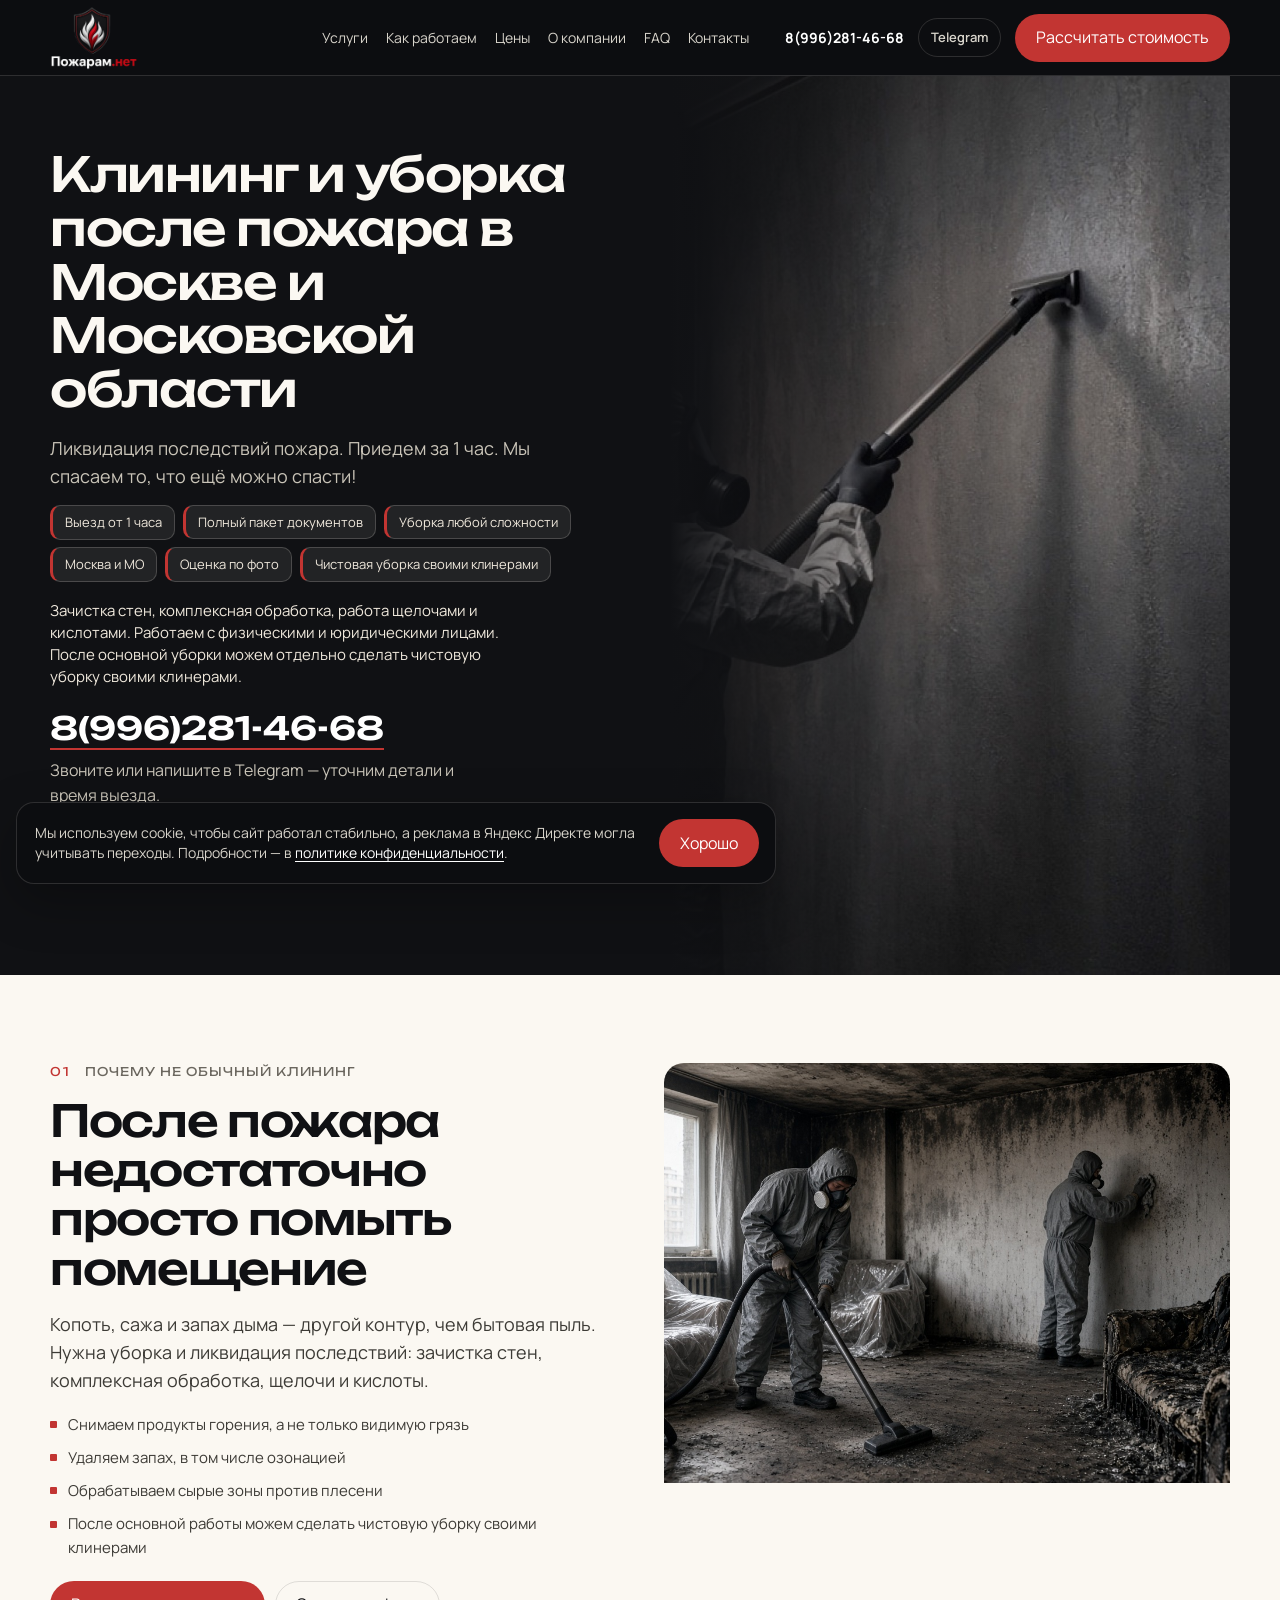
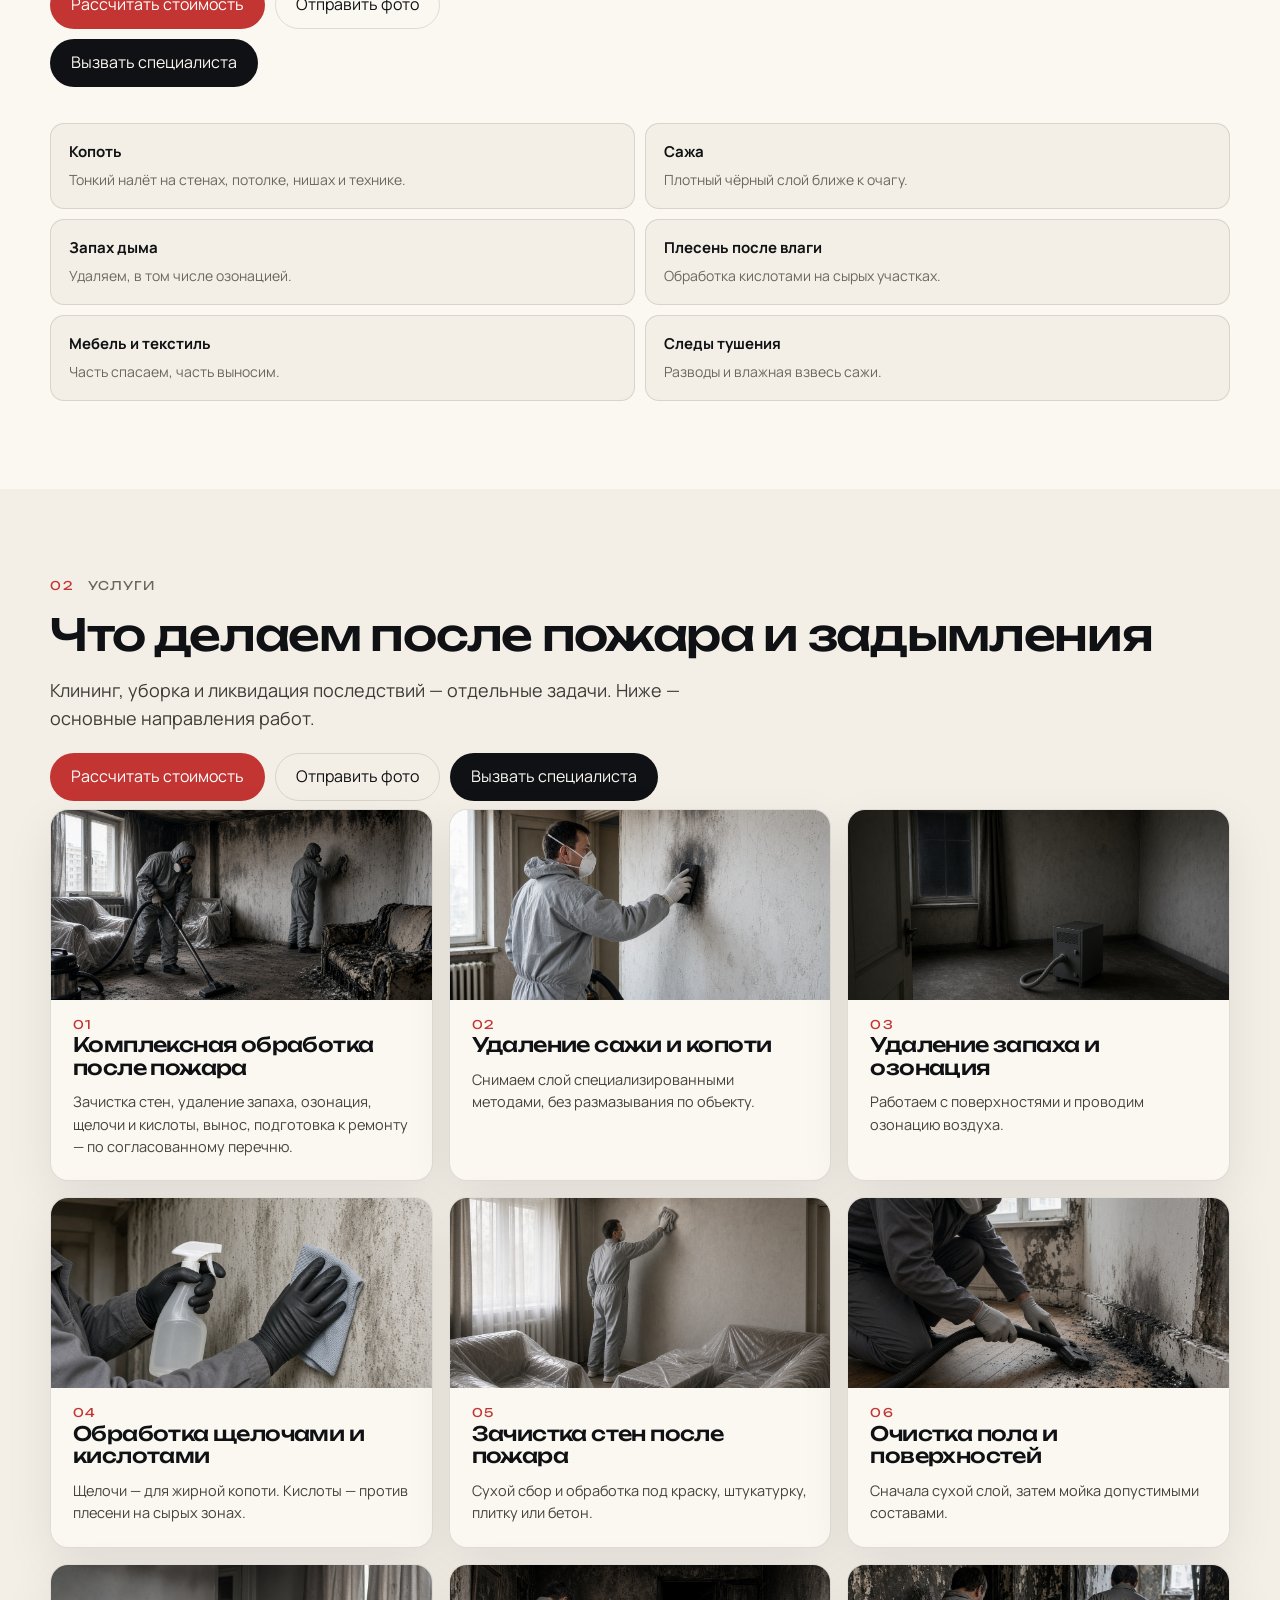
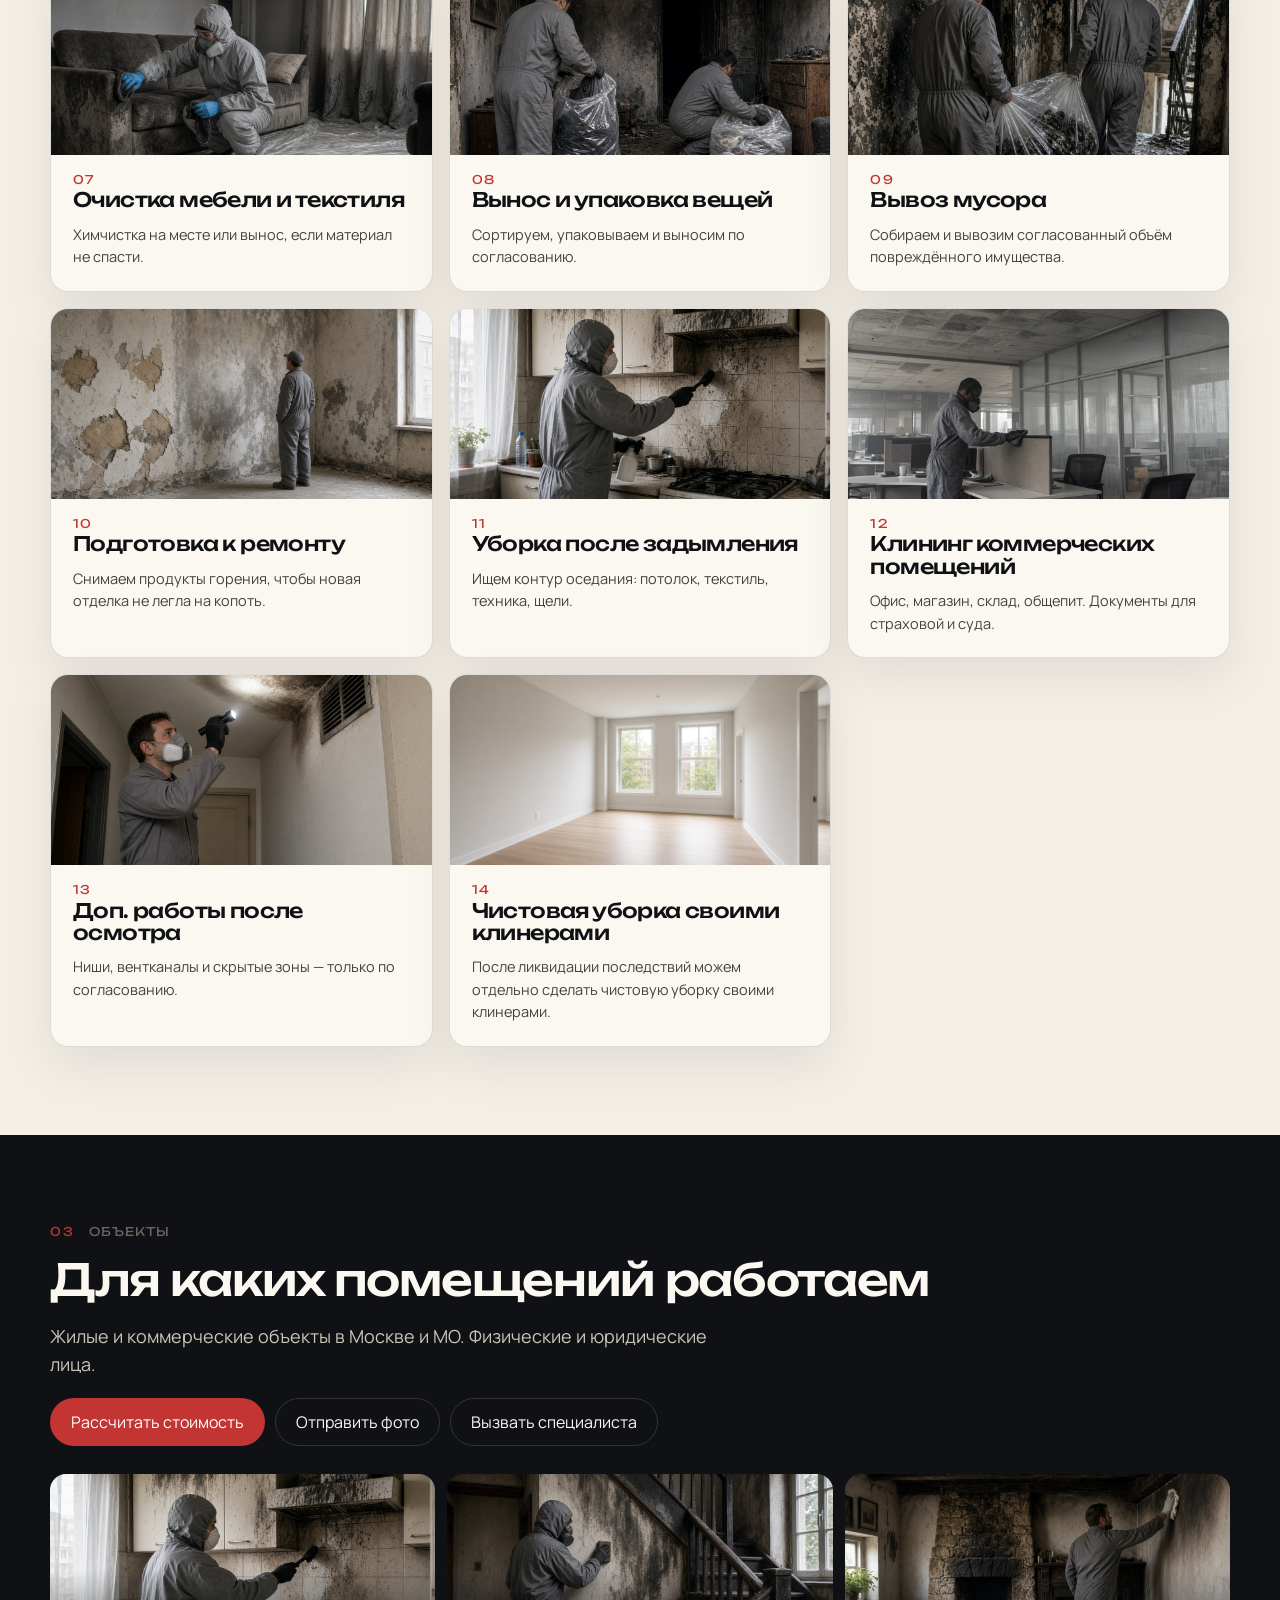
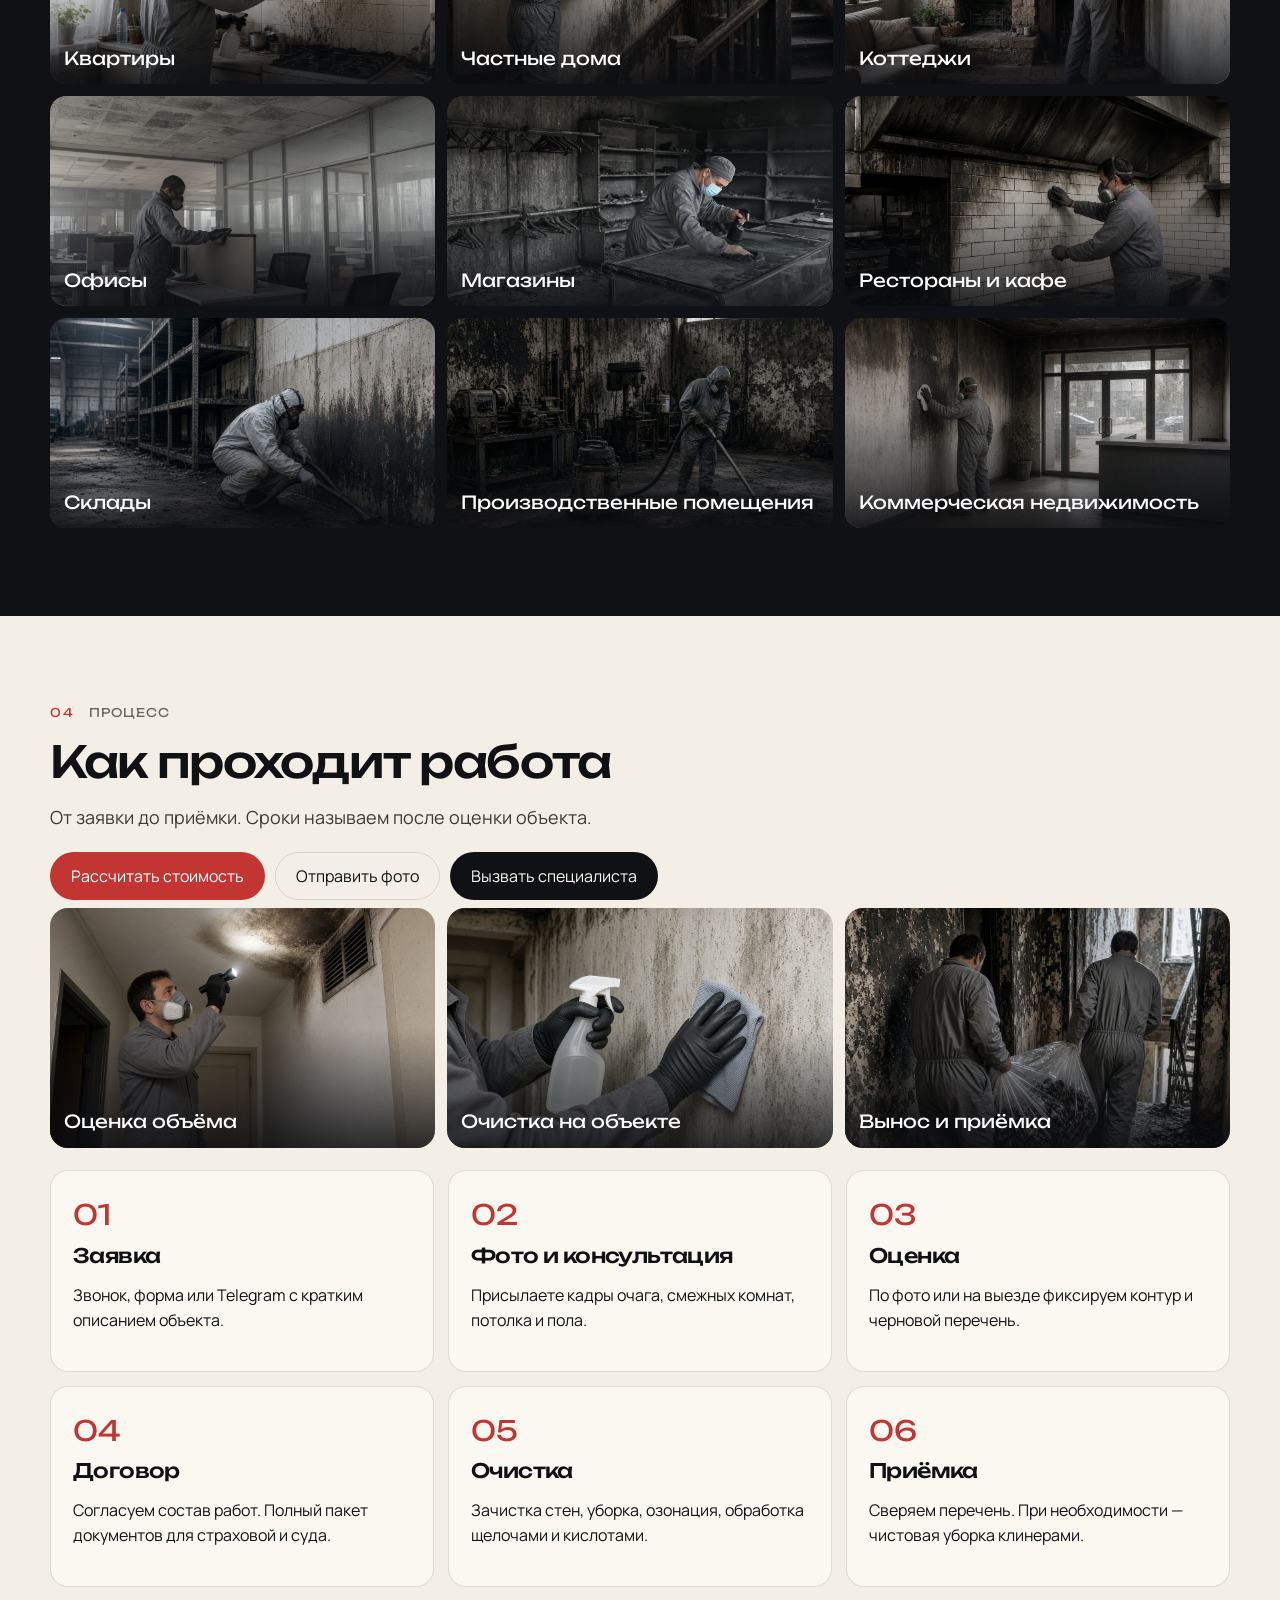
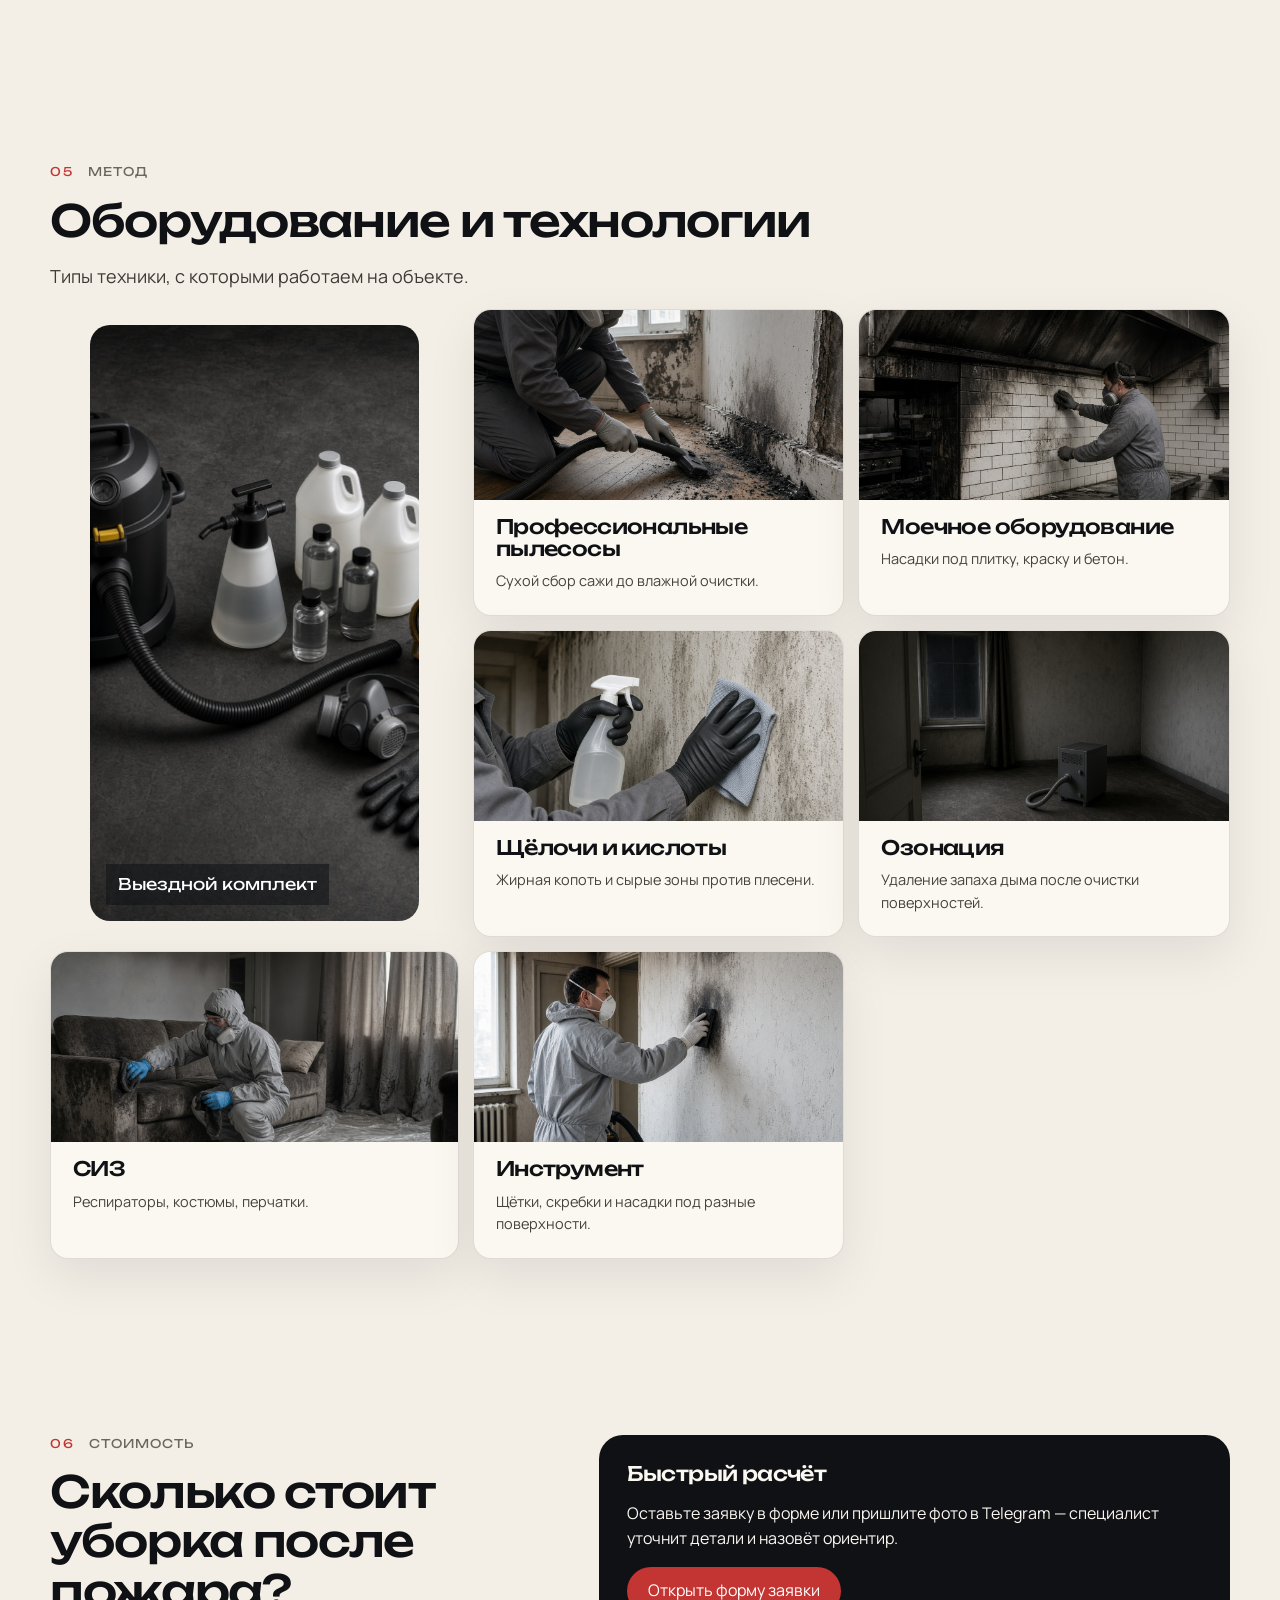
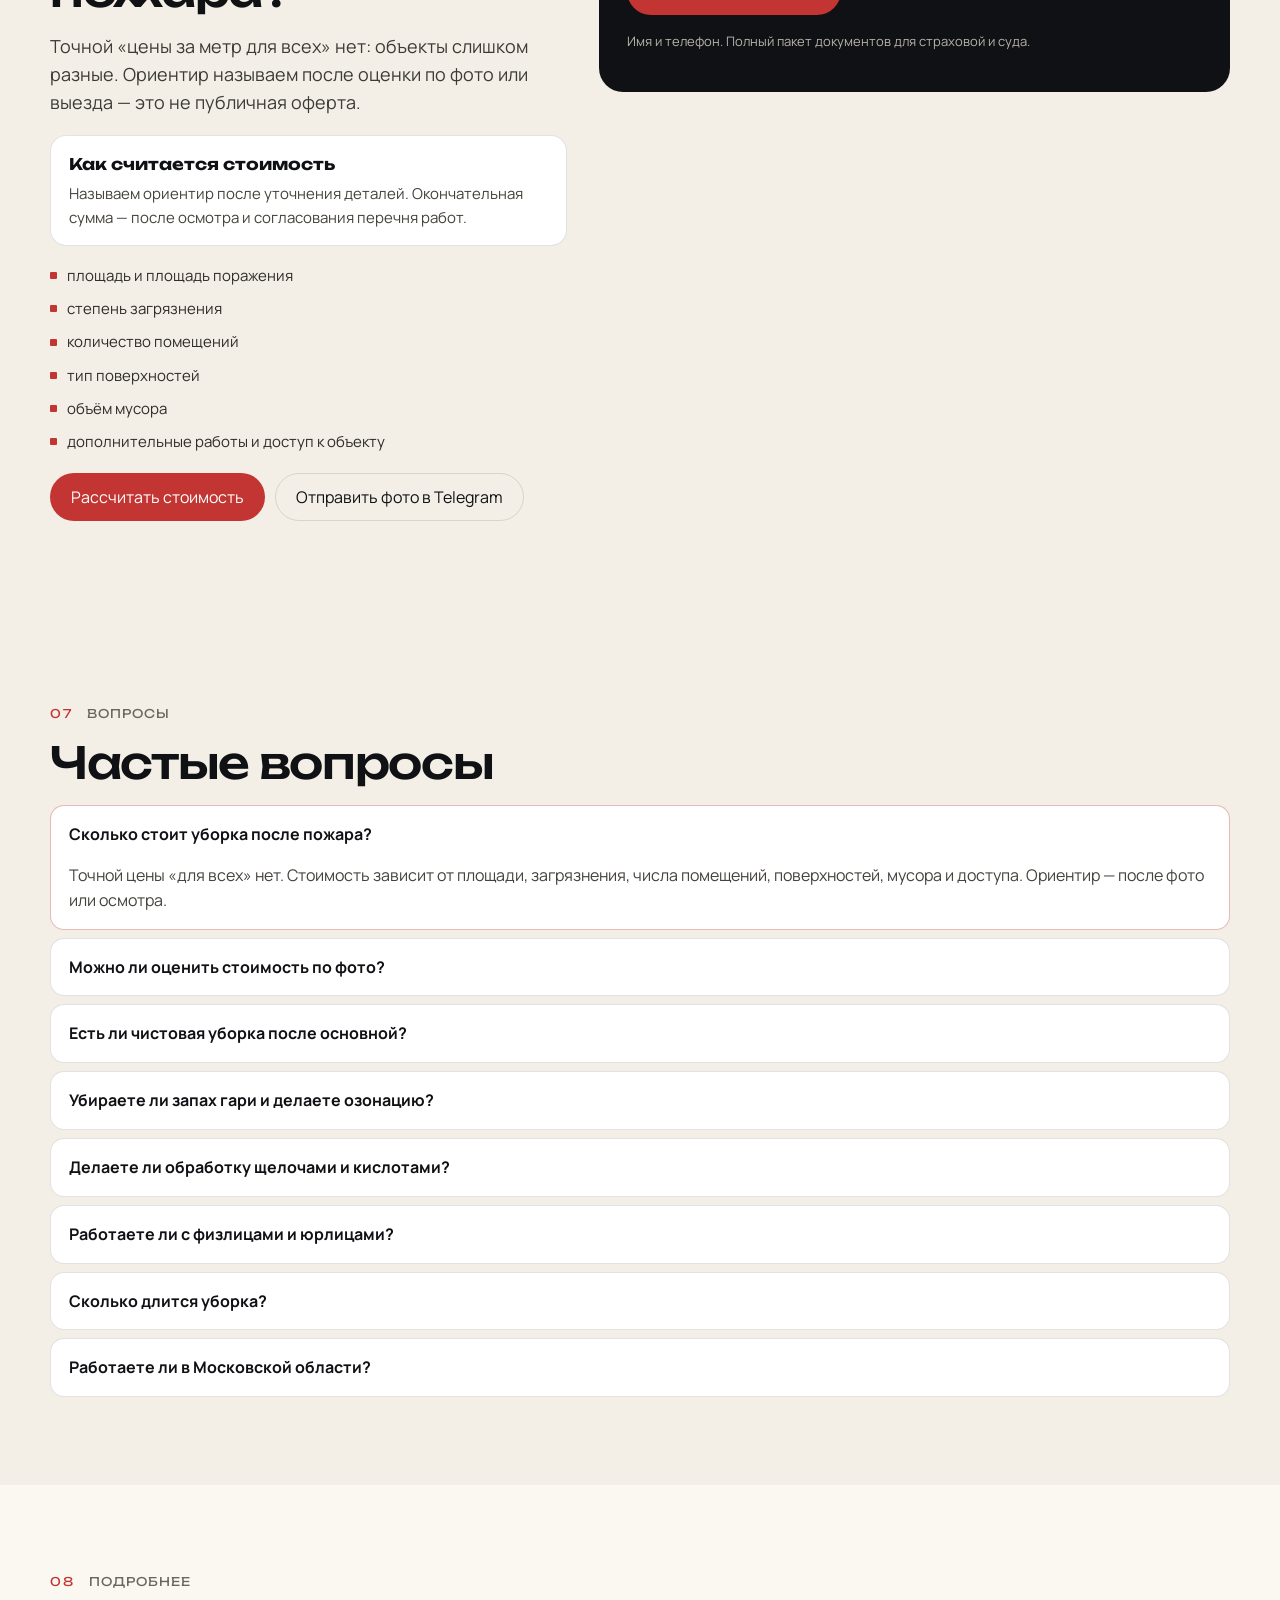
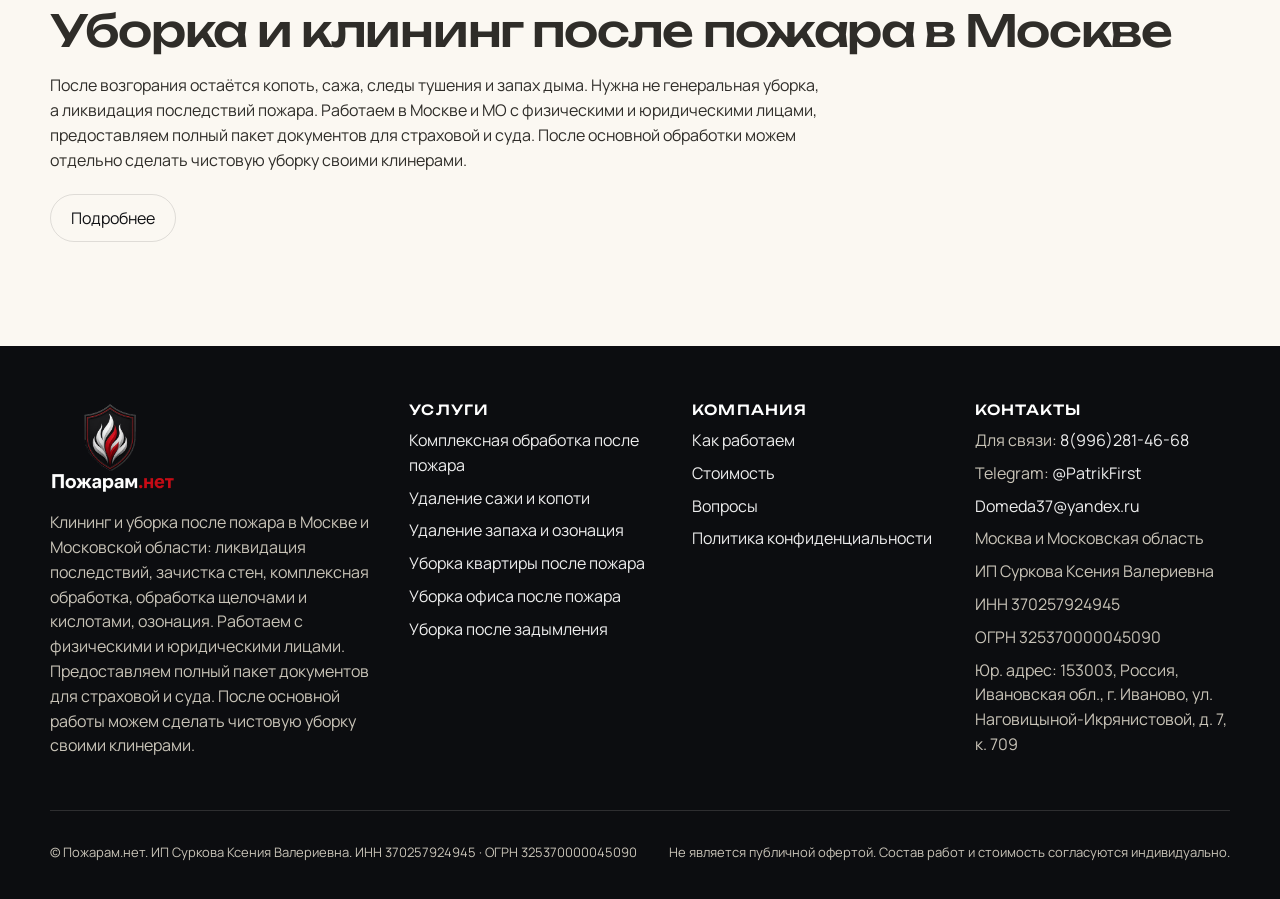
==== commit bb3c5c2e: "upgrade site" ====
--- a/index.html
+++ b/index.html
@@ -3,14 +3,14 @@
 <head>
   <meta charset="utf-8">
   <meta name="viewport" content="width=device-width, initial-scale=1">
-  <title>Клининг и уборка после пожара в Москве | ликвидация последствий</title>
+  <title>Пожарам.нет — клининг и уборка после пожара в Москве</title>
   <meta name="description" content="Ликвидация последствий пожара: зачистка стен после пожара, комплексная обработка после пожара, обработка щелочами и кислотами. Клининг квартир, офисов и складов. Документы для страховой и суда.">
   <link rel="canonical" href="https://www.remedia-placeholder.ru/">
   <meta name="robots" content="index,follow">
   <meta property="og:type" content="website">
   <meta property="og:locale" content="ru_RU">
-  <meta property="og:site_name" content="ИП Суркова Ксения Валериевна">
-  <meta property="og:title" content="Клининг и уборка после пожара в Москве | ликвидация последствий">
+  <meta property="og:site_name" content="Пожарам.нет">
+  <meta property="og:title" content="Пожарам.нет — клининг и уборка после пожара в Москве">
   <meta property="og:description" content="Ликвидация последствий пожара: зачистка стен после пожара, комплексная обработка после пожара, обработка щелочами и кислотами. Клининг квартир, офисов и складов. Документы для страховой и суда.">
   <meta property="og:url" content="https://www.remedia-placeholder.ru/">
   <meta property="og:image" content="https://www.remedia-placeholder.ru/images/hero-restoration.jpg">
@@ -28,8 +28,9 @@
     {
       "@type": "LocalBusiness",
       "@id": "https://www.remedia-placeholder.ru/#business",
-      "name": "ИП Суркова Ксения Валериевна",
+      "name": "Пожарам.нет",
       "legalName": "ИП Суркова Ксения Валериевна",
+      "alternateName": "Пожарам.нет",
       "description": "Клининг и уборка после пожара в Москве и Московской области: ликвидация последствий, зачистка стен, комплексная обработка, обработка щелочами и кислотами. Документы для страховой и суда.",
       "url": "https://www.remedia-placeholder.ru/",
       "telephone": "+7-996-281-46-68",
@@ -80,8 +81,8 @@
 <a class="skip" href="#main">К содержанию</a>
 <header class="header">
   <div class="wrap header-inner">
-    <a class="logo" href="" aria-label="На главную">
-      <img class="logo-img" src="images/logo_dez.png" alt="" width="220" height="88">
+    <a class="logo" href="" aria-label="Пожарам.нет — на главную">
+      <img class="logo-img" src="images/logo-pozharam.png" alt="Пожарам.нет" width="220" height="124">
     </a>
     <nav class="nav js-nav" id="site-nav" aria-label="Основное меню">
       <a href="#uslugi">Услуги</a>
@@ -93,7 +94,8 @@
     </nav>
     <div class="header-cta">
       <a class="header-phone" href="tel:+79962814668">8(996)281-46-68</a>
-      <a class="btn btn-primary" href="#ceny">Рассчитать стоимость</a>
+      <a class="header-tg" href="https://t.me/PatrikFirst" target="_blank" rel="noopener noreferrer" aria-label="Написать в Telegram">Telegram</a>
+      <button class="btn btn-primary js-open-modal" type="button" data-modal="lead">Рассчитать стоимость</button>
       <button class="menu-btn js-menu" type="button" aria-expanded="false" aria-controls="site-nav" aria-label="Открыть меню">☰</button>
     </div>
   </div>
@@ -104,13 +106,23 @@
     <div class="hero-copy">
       <h1>Клининг и уборка после пожара в Москве и Московской области</h1>
       <p class="hero-sub">Ликвидация последствий пожара. Приедем за 1 час. Мы спасаем то, что ещё можно спасти!</p>
-      <p class="hero-docs">Зачистка стен после пожара, комплексная обработка после пожара, обработка щелочами и кислотами. Работаем с физическими и юридическими лицами. Предоставляем полный пакет документов для страховой и суда.</p>
+      <ul class="hero-badges">
+        <li>Выезд от 1 часа</li>
+        <li>Полный пакет документов</li>
+        <li>Уборка любой сложности</li>
+        <li>Москва и МО</li>
+        <li>Оценка по фото</li>
+        <li>Чистовая уборка своими клинерами</li>
+      </ul>
+      <p class="hero-docs">Зачистка стен, комплексная обработка, работа щелочами и кислотами. Работаем с физическими и юридическими лицами. После основной уборки можем отдельно сделать чистовую уборку своими клинерами.</p>
       <p class="hero-phone-line">
         <a class="hero-phone" href="tel:+79962814668">8(996)281-46-68</a>
-        <span class="hero-phone-note">Звоните прямо сейчас! Уточним детали и согласуем время выезда.</span>
+        <span class="hero-phone-note">Звоните или напишите в Telegram — уточним детали и время выезда.</span>
       </p>
       <div class="hero-actions">
-        <a class="btn btn-primary" href="#ceny">Рассчитать стоимость</a>
+        <button class="btn btn-primary js-open-modal" type="button" data-modal="lead">Рассчитать стоимость</button>
+        <a class="btn btn-ghost" href="https://t.me/PatrikFirst?text=%D0%97%D0%B4%D1%80%D0%B0%D0%B2%D1%81%D1%82%D0%B2%D1%83%D0%B9%D1%82%D0%B5%21%20%D0%A5%D0%BE%D1%87%D1%83%20%D0%BE%D1%82%D0%BF%D1%80%D0%B0%D0%B2%D0%B8%D1%82%D1%8C%20%D1%84%D0%BE%D1%82%D0%BE%20%D0%BE%D0%B1%D1%8A%D0%B5%D0%BA%D1%82%D0%B0%20%D0%B4%D0%BB%D1%8F%20%D0%BE%D1%86%D0%B5%D0%BD%D0%BA%D0%B8%20%D1%81%D1%82%D0%BE%D0%B8%D0%BC%D0%BE%D1%81%D1%82%D0%B8" target="_blank" rel="noopener noreferrer">Написать в Telegram</a>
+        <a class="btn btn-ghost" href="https://t.me/PatrikFirst?text=%D0%97%D0%B4%D1%80%D0%B0%D0%B2%D1%81%D1%82%D0%B2%D1%83%D0%B9%D1%82%D0%B5%21%20%D0%A5%D0%BE%D1%87%D1%83%20%D0%BE%D1%82%D0%BF%D1%80%D0%B0%D0%B2%D0%B8%D1%82%D1%8C%20%D1%84%D0%BE%D1%82%D0%BE%20%D0%BE%D0%B1%D1%8A%D0%B5%D0%BA%D1%82%D0%B0%20%D0%B4%D0%BB%D1%8F%20%D0%BE%D1%86%D0%B5%D0%BD%D0%BA%D0%B8%20%D1%81%D1%82%D0%BE%D0%B8%D0%BC%D0%BE%D1%81%D1%82%D0%B8" target="_blank" rel="noopener noreferrer">Отправить фото</a>
       </div>
     </div>
     <div class="hero-visual">
@@ -121,27 +133,34 @@
 
 <section class="section trust" id="o-kompanii">
   <div class="wrap">
-  <div class="trust-grid">
-    <div>
-      <p class="section-kicker">01 <span>почему не обычный клининг</span></p>
-      <h2>После пожара недостаточно просто помыть помещение</h2>
-      <p class="lead">Копоть и сажа оседают не только там, где был очаг. Они уходят по воздуху, оседают в щелях, на потолке, в текстиле и на мебели. Вода после тушения добавляет отдельный слой загрязнений. Обычный клининг снимает бытовую пыль. Здесь нужна уборка и ликвидация последствий пожара: зачистка стен, комплексная обработка, работа со щелочами и кислотами.</p>
-      <p>Состав работ всегда зависит от объекта. Мы не обещаем «как было» в каждом случае: часть поверхностей и вещей может потребовать ремонта, замены или отдельной химчистки. Задача — снять продукты горения, удалить запах гари, в том числе озонацией, провести обработку щелочами и кислотами и подготовить помещение к жизни, работе или ремонту.</p>
-    </div>
-    <figure class="block-shot">
-      <img src="images/complex-treatment.jpg" alt="Ликвидация последствий пожара: копоть на стенах и потолке" width="1600" height="900" loading="lazy">
-    </figure>
-  </div>
-  <ul class="issue-list">
+    <div class="trust-grid">
+      <div>
+        <p class="section-kicker">01 <span>почему не обычный клининг</span></p>
+        <h2>После пожара недостаточно просто помыть помещение</h2>
+        <p class="lead">Копоть, сажа и запах дыма — другой контур, чем бытовая пыль. Нужна уборка и ликвидация последствий: зачистка стен, комплексная обработка, щелочи и кислоты.</p>
+        <ul class="short-list">
+          <li>Снимаем продукты горения, а не только видимую грязь</li>
+          <li>Удаляем запах, в том числе озонацией</li>
+          <li>Обрабатываем сырые зоны против плесени</li>
+          <li>После основной работы можем сделать чистовую уборку своими клинерами</li>
+        </ul>
+        <div class="cta-row">
+          <button class="btn btn-primary js-open-modal" type="button" data-modal="lead">Рассчитать стоимость</button>
+          <a class="btn btn-line" href="https://t.me/PatrikFirst?text=%D0%97%D0%B4%D1%80%D0%B0%D0%B2%D1%81%D1%82%D0%B2%D1%83%D0%B9%D1%82%D0%B5%21%20%D0%A5%D0%BE%D1%87%D1%83%20%D0%BE%D1%82%D0%BF%D1%80%D0%B0%D0%B2%D0%B8%D1%82%D1%8C%20%D1%84%D0%BE%D1%82%D0%BE%20%D0%BE%D0%B1%D1%8A%D0%B5%D0%BA%D1%82%D0%B0%20%D0%B4%D0%BB%D1%8F%20%D0%BE%D1%86%D0%B5%D0%BD%D0%BA%D0%B8%20%D1%81%D1%82%D0%BE%D0%B8%D0%BC%D0%BE%D1%81%D1%82%D0%B8" target="_blank" rel="noopener noreferrer">Отправить фото</a>
+          <button class="btn btn-dark js-open-modal" type="button" data-modal="lead">Вызвать специалиста</button>
+        </div>
+      </div>
+      <figure class="block-shot">
+        <img src="images/complex-treatment.jpg" alt="Ликвидация последствий пожара: копоть на стенах и потолке" width="1600" height="900" loading="lazy">
+      </figure>
+    </div>
+    <ul class="issue-list">
       <li><strong>Копоть</strong><span>Тонкий налёт на стенах, потолке, нишах и технике.</span></li>
-      <li><strong>Сажа</strong><span>Плотный чёрный слой ближе к очагу и на горизонталях.</span></li>
-      <li><strong>Продукты горения</strong><span>Остатки на поверхностях, которые обычная бытовая химия не снимает.</span></li>
-      <li><strong>Запах дыма и гари</strong><span>Держится в воздухе, мебели и отделке. Удаляем его, в том числе озонацией.</span></li>
-      <li><strong>Плесень после влаги</strong><span>Вода тушения даёт сырость. Обрабатываем поражённые зоны кислотами против плесени.</span></li>
-      <li><strong>Мебель и текстиль</strong><span>Пропитываются дымом; часть вещей можно спасти, часть — только вынести.</span></li>
-      <li><strong>Следы воды после тушения</strong><span>Разводы, влажная взвесь сажи, риск повторного загрязнения.</span></li>
-      <li><strong>Стены, потолки, полы</strong><span>Разные материалы требуют разного подхода и разной химии.</span></li>
-      <li><strong>Смежные помещения</strong><span>Задымление часто уходит дальше кухни или комнаты с возгоранием.</span></li>
+      <li><strong>Сажа</strong><span>Плотный чёрный слой ближе к очагу.</span></li>
+      <li><strong>Запах дыма</strong><span>Удаляем, в том числе озонацией.</span></li>
+      <li><strong>Плесень после влаги</strong><span>Обработка кислотами на сырых участках.</span></li>
+      <li><strong>Мебель и текстиль</strong><span>Часть спасаем, часть выносим.</span></li>
+      <li><strong>Следы тушения</strong><span>Разводы и влажная взвесь сажи.</span></li>
     </ul>
   </div>
 </section>
@@ -149,22 +168,28 @@
 <section class="section" id="uslugi">
   <div class="wrap">
     <p class="section-kicker">02 <span>услуги</span></p>
-    <h2>Что именно делаем после пожара и задымления</h2>
-    <p class="lead">Клининг, уборка и ликвидация последствий пожара — отдельные задачи. Ниже видно, что именно входит в зачистку стен, комплексную обработку и работу щелочами и кислотами.</p>
+    <h2>Что делаем после пожара и задымления</h2>
+    <p class="lead">Клининг, уборка и ликвидация последствий — отдельные задачи. Ниже — основные направления работ.</p>
+    <div class="cta-row">
+      <button class="btn btn-primary js-open-modal" type="button" data-modal="lead">Рассчитать стоимость</button>
+      <a class="btn btn-line" href="https://t.me/PatrikFirst?text=%D0%97%D0%B4%D1%80%D0%B0%D0%B2%D1%81%D1%82%D0%B2%D1%83%D0%B9%D1%82%D0%B5%21%20%D0%A5%D0%BE%D1%87%D1%83%20%D0%BE%D1%82%D0%BF%D1%80%D0%B0%D0%B2%D0%B8%D1%82%D1%8C%20%D1%84%D0%BE%D1%82%D0%BE%20%D0%BE%D0%B1%D1%8A%D0%B5%D0%BA%D1%82%D0%B0%20%D0%B4%D0%BB%D1%8F%20%D0%BE%D1%86%D0%B5%D0%BD%D0%BA%D0%B8%20%D1%81%D1%82%D0%BE%D0%B8%D0%BC%D0%BE%D1%81%D1%82%D0%B8" target="_blank" rel="noopener noreferrer">Отправить фото</a>
+      <button class="btn btn-dark js-open-modal" type="button" data-modal="lead">Вызвать специалиста</button>
+    </div>
     <div class="cards">
-      <article class="card"><div class="card-photo"><img src="images/complex-treatment.jpg" alt="Комплексная обработка комнаты после пожара" width="800" height="600" loading="lazy"></div><p class="idx">01</p><h3>Комплексная обработка после пожара</h3><div class="flow"><p><b>Проблема.</b> Помещение после возгорания загрязнено сразу в нескольких слоях.</p><p><b>Что делаем.</b> Собираем перечень: клининг и уборка поверхностей, зачистка стен, удаление запаха и озонация, обработка щелочами и кислотами, вынос, подготовка к ремонту.</p><p><b>Результат.</b> Ликвидация последствий по согласованному контуру, а не «помыть всё подряд».</p></div></article>
-      <a class="card" href="uslugi/udalenie-sazhi-i-kopoti/"><div class="card-photo"><img src="images/wall-cleaning.jpg" alt="Удаление сажи и копоти со стены" width="800" height="600" loading="lazy"></div><p class="idx">02</p><h3>Удаление сажи и копоти</h3><div class="flow"><p><b>Проблема.</b> Чёрный налёт на стенах, потолке и предметах.</p><p><b>Что делаем.</b> Снимаем слой специализированными методами, без растирания вглубь материала, где это возможно.</p><p><b>Результат.</b> Поверхности готовы к осмотру, дальнейшей очистке или ремонту.</p></div></a>
-      <a class="card" href="uslugi/ustranenie-zapaha-gari/"><div class="card-photo"><img src="images/ozone-room.jpg" alt="Озонация комнаты после удаления запаха гари" width="800" height="600" loading="lazy"></div><p class="idx">03</p><h3>Удаление запаха и озонация</h3><div class="flow"><p><b>Проблема.</b> Запах дыма и гари остаётся в воздухе и материалах после визуальной уборки.</p><p><b>Что делаем.</b> Удаляем запах с поверхностей и проводим озонацию помещения.</p><p><b>Результат.</b> Снижение запаха гари; полнота эффекта зависит от материалов и очага.</p></div></a>
-      <article class="card"><div class="card-photo"><img src="images/chemical-treatment.jpg" alt="Обработка стены щелочами и кислотами" width="800" height="600" loading="lazy"></div><p class="idx">04</p><h3>Обработка щелочами и кислотами</h3><div class="flow"><p><b>Проблема.</b> Жирная копоть не сходит бытовой химией, а после тушения на сырых участках появляется плесень.</p><p><b>Что делаем.</b> Щелочами снимаем жирный налёт продуктов горения, кислотами обрабатываем зоны против плесени. Состав подбираем после осмотра материала.</p><p><b>Результат.</b> Обработанный контур стен и других поверхностей без самодельных экспериментов на объекте.</p></div></article>
-      <article class="card"><div class="card-photo"><img src="images/smoke-cleaning.jpg" alt="Зачистка стены после задымления" width="800" height="600" loading="lazy"></div><p class="idx">05</p><h3>Зачистка стен после пожара</h3><div class="flow"><p><b>Проблема.</b> Копоть на стенах, потолке и в углах.</p><p><b>Что делаем.</b> Зачищаем покрытие под краску, штукатурку, плитку или бетон — сухой сбор, затем обработка.</p><p><b>Результат.</b> Снятый налёт либо понятный вывод, что нужна замена отделки.</p></div></article>
-      <article class="card"><div class="card-photo"><img src="images/floor-cleaning.jpg" alt="Очистка пола от сажи" width="800" height="600" loading="lazy"></div><p class="idx">06</p><h3>Очистка пола и других поверхностей</h3><div class="flow"><p><b>Проблема.</b> Сажа въедается в напольные покрытия и подоконники.</p><p><b>Что делаем.</b> Поэтапно убираем сухой слой, затем моем допустимыми составами.</p><p><b>Результат.</b> Ходовая чистота без размазывания сажи по объекту.</p></div></article>
-      <article class="card"><div class="card-photo"><img src="images/furniture-cleaning.jpg" alt="Очистка дивана и штор от копоти" width="800" height="600" loading="lazy"></div><p class="idx">07</p><h3>Очистка мебели и текстиля</h3><div class="flow"><p><b>Проблема.</b> Мягкая мебель и шторы держат запах и копоть.</p><p><b>Что делаем.</b> Химчистка на месте или рекомендация выноса, если материал не спасти.</p><p><b>Результат.</b> Спасённые предметы либо аккуратно упакованные к вывозу.</p></div></article>
-      <article class="card"><div class="card-photo"><img src="images/packing-items.jpg" alt="Упаковка загрязнённых вещей после пожара" width="800" height="600" loading="lazy"></div><p class="idx">08</p><h3>Вынос и упаковка загрязнённых вещей</h3><div class="flow"><p><b>Проблема.</b> Вещи мешают доступу к стенам и полу.</p><p><b>Что делаем.</b> Сортируем, упаковываем, выносим по согласованию с заказчиком.</p><p><b>Результат.</b> Свободный контур для очистки и прозрачный список вынесенного.</p></div></article>
-      <article class="card"><div class="card-photo"><img src="images/debris-removal.jpg" alt="Вынос горелого мусора из помещения" width="800" height="600" loading="lazy"></div><p class="idx">09</p><h3>Вывоз повреждённого имущества и мусора</h3><div class="flow"><p><b>Проблема.</b> После пожара остаётся объём, который нельзя оставить в помещении.</p><p><b>Что делаем.</b> Собираем, выносим, организуем вывоз по согласованному объёму.</p><p><b>Результат.</b> Помещение без горелого мусора, готовое к следующему этапу.</p></div></article>
-      <article class="card"><div class="card-photo"><img src="images/repair-prep.jpg" alt="Помещение после зачистки, подготовленное к ремонту" width="800" height="600" loading="lazy"></div><p class="idx">10</p><h3>Подготовка помещения к ремонту</h3><div class="flow"><p><b>Проблема.</b> Ремонт поверх копоти даёт запах и пятна позже.</p><p><b>Что делаем.</b> Снимаем продукты горения там, где это нужно до отделки.</p><p><b>Результат.</b> Более чистая база под демонтаж, шпаклёвку или покраску.</p></div></article>
-      <a class="card" href="uslugi/uborka-posle-zadymleniya/"><div class="card-photo"><img src="images/apartment-cleaning.jpg" alt="Уборка кухни после задымления" width="800" height="600" loading="lazy"></div><p class="idx">11</p><h3>Уборка после задымления</h3><div class="flow"><p><b>Проблема.</b> Очага в комнате могло не быть, но дым прошёл через дверь и вентиляцию.</p><p><b>Что делаем.</b> Ищем контур оседания: потолок, текстиль, техника, щели.</p><p><b>Результат.</b> Очистка без лишнего демонтажа, если состояние это позволяет.</p></div></a>
-      <a class="card" href="uslugi/uborka-ofisa-posle-pozhara/"><div class="card-photo"><img src="images/office-cleaning.jpg" alt="Клининг офиса после пожара" width="800" height="600" loading="lazy"></div><p class="idx">12</p><h3>Клининг коммерческих помещений</h3><div class="flow"><p><b>Проблема.</b> Офис, магазин, склад или кухня ресторана требуют иного доступа и графика.</p><p><b>Что делаем.</b> Согласуем зоны и перечень с юридическим лицом. Работаем и с физическими лицами, если объект частный.</p><p><b>Результат.</b> Уборка с полным пакетом документов для страховой и суда.</p></div></a>
-      <article class="card"><div class="card-photo"><img src="images/inspection.jpg" alt="Осмотр потолка и вентиляции после задымления" width="800" height="600" loading="lazy"></div><p class="idx">13</p><h3>Дополнительные работы по результатам осмотра</h3><div class="flow"><p><b>Проблема.</b> По фото не видно ниш, вентканалов, скрытых поверхностей.</p><p><b>Что делаем.</b> Фиксируем находки и предлагаем отдельный перечень.</p><p><b>Результат.</b> Никаких «сюрпризов в счёте»: только согласованное.</p></div></article>
+      <article class="card"><div class="card-photo"><img src="images/complex-treatment.jpg" alt="Комплексная обработка комнаты после пожара" width="800" height="600" loading="lazy"></div><p class="idx">01</p><h3>Комплексная обработка после пожара</h3><div class="flow"><p>Зачистка стен, удаление запаха, озонация, щелочи и кислоты, вынос, подготовка к ремонту — по согласованному перечню.</p></div></article>
+      <a class="card" href="uslugi/udalenie-sazhi-i-kopoti/"><div class="card-photo"><img src="images/wall-cleaning.jpg" alt="Удаление сажи и копоти со стены" width="800" height="600" loading="lazy"></div><p class="idx">02</p><h3>Удаление сажи и копоти</h3><div class="flow"><p>Снимаем слой специализированными методами, без размазывания по объекту.</p></div></a>
+      <a class="card" href="uslugi/ustranenie-zapaha-gari/"><div class="card-photo"><img src="images/ozone-room.jpg" alt="Озонация комнаты после удаления запаха гари" width="800" height="600" loading="lazy"></div><p class="idx">03</p><h3>Удаление запаха и озонация</h3><div class="flow"><p>Работаем с поверхностями и проводим озонацию воздуха.</p></div></a>
+      <article class="card"><div class="card-photo"><img src="images/chemical-treatment.jpg" alt="Обработка стены щелочами и кислотами" width="800" height="600" loading="lazy"></div><p class="idx">04</p><h3>Обработка щелочами и кислотами</h3><div class="flow"><p>Щелочи — для жирной копоти. Кислоты — против плесени на сырых зонах.</p></div></article>
+      <article class="card"><div class="card-photo"><img src="images/smoke-cleaning.jpg" alt="Зачистка стены после задымления" width="800" height="600" loading="lazy"></div><p class="idx">05</p><h3>Зачистка стен после пожара</h3><div class="flow"><p>Сухой сбор и обработка под краску, штукатурку, плитку или бетон.</p></div></article>
+      <article class="card"><div class="card-photo"><img src="images/floor-cleaning.jpg" alt="Очистка пола от сажи" width="800" height="600" loading="lazy"></div><p class="idx">06</p><h3>Очистка пола и поверхностей</h3><div class="flow"><p>Сначала сухой слой, затем мойка допустимыми составами.</p></div></article>
+      <article class="card"><div class="card-photo"><img src="images/furniture-cleaning.jpg" alt="Очистка дивана и штор от копоти" width="800" height="600" loading="lazy"></div><p class="idx">07</p><h3>Очистка мебели и текстиля</h3><div class="flow"><p>Химчистка на месте или вынос, если материал не спасти.</p></div></article>
+      <article class="card"><div class="card-photo"><img src="images/packing-items.jpg" alt="Упаковка загрязнённых вещей после пожара" width="800" height="600" loading="lazy"></div><p class="idx">08</p><h3>Вынос и упаковка вещей</h3><div class="flow"><p>Сортируем, упаковываем и выносим по согласованию.</p></div></article>
+      <article class="card"><div class="card-photo"><img src="images/debris-removal.jpg" alt="Вынос горелого мусора из помещения" width="800" height="600" loading="lazy"></div><p class="idx">09</p><h3>Вывоз мусора</h3><div class="flow"><p>Собираем и вывозим согласованный объём повреждённого имущества.</p></div></article>
+      <article class="card"><div class="card-photo"><img src="images/repair-prep.jpg" alt="Помещение после зачистки, подготовленное к ремонту" width="800" height="600" loading="lazy"></div><p class="idx">10</p><h3>Подготовка к ремонту</h3><div class="flow"><p>Снимаем продукты горения, чтобы новая отделка не легла на копоть.</p></div></article>
+      <a class="card" href="uslugi/uborka-posle-zadymleniya/"><div class="card-photo"><img src="images/apartment-cleaning.jpg" alt="Уборка кухни после задымления" width="800" height="600" loading="lazy"></div><p class="idx">11</p><h3>Уборка после задымления</h3><div class="flow"><p>Ищем контур оседания: потолок, текстиль, техника, щели.</p></div></a>
+      <a class="card" href="uslugi/uborka-ofisa-posle-pozhara/"><div class="card-photo"><img src="images/office-cleaning.jpg" alt="Клининг офиса после пожара" width="800" height="600" loading="lazy"></div><p class="idx">12</p><h3>Клининг коммерческих помещений</h3><div class="flow"><p>Офис, магазин, склад, общепит. Документы для страховой и суда.</p></div></a>
+      <article class="card"><div class="card-photo"><img src="images/inspection.jpg" alt="Осмотр потолка и вентиляции после задымления" width="800" height="600" loading="lazy"></div><p class="idx">13</p><h3>Доп. работы после осмотра</h3><div class="flow"><p>Ниши, вентканалы и скрытые зоны — только по согласованию.</p></div></article>
+      <article class="card"><div class="card-photo"><img src="images/interior-cleared.jpg" alt="Чистовая уборка помещения после основной обработки" width="800" height="600" loading="lazy"></div><p class="idx">14</p><h3>Чистовая уборка своими клинерами</h3><div class="flow"><p>После ликвидации последствий можем отдельно сделать чистовую уборку своими клинерами.</p></div></article>
     </div>
   </div>
 </section>
@@ -173,7 +198,12 @@
   <div class="wrap">
     <p class="section-kicker">03 <span>объекты</span></p>
     <h2>Для каких помещений работаем</h2>
-    <p class="lead">Уборка и клининг после пожара в жилых и коммерческих помещениях Москвы и Московской области. Работаем с физическими и юридическими лицами.</p>
+    <p class="lead">Жилые и коммерческие объекты в Москве и МО. Физические и юридические лица.</p>
+    <div class="cta-row cta-row-inv">
+      <button class="btn btn-primary js-open-modal" type="button" data-modal="lead">Рассчитать стоимость</button>
+      <a class="btn btn-ghost" href="https://t.me/PatrikFirst?text=%D0%97%D0%B4%D1%80%D0%B0%D0%B2%D1%81%D1%82%D0%B2%D1%83%D0%B9%D1%82%D0%B5%21%20%D0%A5%D0%BE%D1%87%D1%83%20%D0%BE%D1%82%D0%BF%D1%80%D0%B0%D0%B2%D0%B8%D1%82%D1%8C%20%D1%84%D0%BE%D1%82%D0%BE%20%D0%BE%D0%B1%D1%8A%D0%B5%D0%BA%D1%82%D0%B0%20%D0%B4%D0%BB%D1%8F%20%D0%BE%D1%86%D0%B5%D0%BD%D0%BA%D0%B8%20%D1%81%D1%82%D0%BE%D0%B8%D0%BC%D0%BE%D1%81%D1%82%D0%B8" target="_blank" rel="noopener noreferrer">Отправить фото</a>
+      <button class="btn btn-ghost js-open-modal" type="button" data-modal="lead">Вызвать специалиста</button>
+    </div>
     <div class="object-grid">
       <div class="object-card"><img src="images/apartment-cleaning.jpg" alt="Уборка квартиры после пожара" width="800" height="600" loading="lazy"><span>Квартиры</span></div>
       <div class="object-card"><img src="images/house-cleanup.jpg" alt="Очистка лестницы в частном доме после пожара" width="800" height="600" loading="lazy"><span>Частные дома</span></div>
@@ -192,7 +222,12 @@
   <div class="wrap">
     <p class="section-kicker">04 <span>процесс</span></p>
     <h2>Как проходит работа</h2>
-    <p class="lead">Короткий маршрут от первого сообщения до приёмки. Сроки зависят от площади, доступа и степени загрязнения — их называем после оценки, а не заранее «для всех».</p>
+    <p class="lead">От заявки до приёмки. Сроки называем после оценки объекта.</p>
+    <div class="cta-row">
+      <button class="btn btn-primary js-open-modal" type="button" data-modal="lead">Рассчитать стоимость</button>
+      <a class="btn btn-line" href="https://t.me/PatrikFirst?text=%D0%97%D0%B4%D1%80%D0%B0%D0%B2%D1%81%D1%82%D0%B2%D1%83%D0%B9%D1%82%D0%B5%21%20%D0%A5%D0%BE%D1%87%D1%83%20%D0%BE%D1%82%D0%BF%D1%80%D0%B0%D0%B2%D0%B8%D1%82%D1%8C%20%D1%84%D0%BE%D1%82%D0%BE%20%D0%BE%D0%B1%D1%8A%D0%B5%D0%BA%D1%82%D0%B0%20%D0%B4%D0%BB%D1%8F%20%D0%BE%D1%86%D0%B5%D0%BD%D0%BA%D0%B8%20%D1%81%D1%82%D0%BE%D0%B8%D0%BC%D0%BE%D1%81%D1%82%D0%B8" target="_blank" rel="noopener noreferrer">Отправить фото</a>
+      <button class="btn btn-dark js-open-modal" type="button" data-modal="lead">Вызвать специалиста</button>
+    </div>
     <div class="block-photos">
       <figure>
         <img src="images/inspection.jpg" alt="Осмотр контура копоти перед уборкой" width="800" height="600" loading="lazy">
@@ -208,14 +243,13 @@
       </figure>
     </div>
     <div class="process-steps">
-      <article class="step"><n>01</n><h3>Заявка</h3><p>Звонок, форма расчёта или сообщение с кратким описанием: что произошло и какой объект.</p></article>
-      <article class="step"><n>02</n><h3>Фотографии и консультация</h3><p>Присылаете кадры очага, смежных комнат, потолка и пола. Специалист задаёт уточняющие вопросы.</p></article>
-      <article class="step"><n>03</n><h3>Оценка объёма</h3><p>По фото или на выезде фиксируем контур загрязнения и черновой перечень работ.</p></article>
-      <article class="step"><n>04</n><h3>Стоимость и договор</h3><p>Согласуем состав, что входит в базовый контур, что идёт как доп. работы. Предоставляем полный пакет документов для страховой и суда.</p></article>
-      <article class="step"><n>05</n><h3>Выезд бригады и очистка</h3><p>Привозим оборудование, СИЗ и химию под задачу. Зачистка стен, уборка копоти и сажи, озонация и обработка щелочами и кислотами.</p></article>
-      <article class="step"><n>06</n><h3>Приёмка результата</h3><p>Проходим объект вместе с вами, сверяем перечень, обсуждаем, нужен ли второй заход.</p></article>
-    </div>
-    <p style="margin-top:28px"><a class="btn btn-dark" href="#ceny">Получить расчёт</a></p>
+      <article class="step"><n>01</n><h3>Заявка</h3><p>Звонок, форма или Telegram с кратким описанием объекта.</p></article>
+      <article class="step"><n>02</n><h3>Фото и консультация</h3><p>Присылаете кадры очага, смежных комнат, потолка и пола.</p></article>
+      <article class="step"><n>03</n><h3>Оценка</h3><p>По фото или на выезде фиксируем контур и черновой перечень.</p></article>
+      <article class="step"><n>04</n><h3>Договор</h3><p>Согласуем состав работ. Полный пакет документов для страховой и суда.</p></article>
+      <article class="step"><n>05</n><h3>Очистка</h3><p>Зачистка стен, уборка, озонация, обработка щелочами и кислотами.</p></article>
+      <article class="step"><n>06</n><h3>Приёмка</h3><p>Сверяем перечень. При необходимости — чистовая уборка клинерами.</p></article>
+    </div>
   </div>
 </section>
 
@@ -223,18 +257,18 @@
   <div class="wrap">
     <p class="section-kicker">05 <span>метод</span></p>
     <h2>Оборудование и технологии</h2>
-    <p class="lead">Не называем бренды без подтверждённого парка. Ниже — типы техники, с которыми строится работа на объекте.</p>
+    <p class="lead">Типы техники, с которыми работаем на объекте.</p>
     <div class="equip-grid">
       <figure class="equip-featured">
         <img src="images/equipment-still.jpg" alt="Профессиональное оборудование для очистки помещений после пожара" width="800" height="800" loading="lazy">
         <span>Выездной комплект</span>
       </figure>
-      <article class="card"><div class="card-photo"><img src="images/floor-cleaning.jpg" alt="Профессиональный пылесос собирает сажу с пола" width="800" height="600" loading="lazy"></div><h3>Профессиональные пылесосы</h3><p>Сбор сухой сажи и копоти до влажной очистки, чтобы не размазать слой по стенам и полу.</p></article>
-      <article class="card"><div class="card-photo"><img src="images/restaurant-cleanup.jpg" alt="Очистка плитки после пожара" width="800" height="600" loading="lazy"></div><h3>Моечное оборудование</h3><p>Напор и насадки под разные поверхности — от гладкой плитки до шероховатого бетона.</p></article>
-      <article class="card"><div class="card-photo"><img src="images/chemical-treatment.jpg" alt="Обработка стены специальным составом" width="800" height="600" loading="lazy"></div><h3>Обработка щелочами и кислотами</h3><p>Щелочи — для жирной копоти и сажи. Кислоты — для сырых зон против плесени. Подбор после оценки материала, без универсального состава «на всё».</p></article>
-      <article class="card"><div class="card-photo"><img src="images/ozone-room.jpg" alt="Озонатор в помещении после задымления" width="800" height="600" loading="lazy"></div><h3>Озонация</h3><p>Удаление запаха дыма и гари озонацией воздуха после того, как с поверхностей снят видимый слой.</p></article>
-      <article class="card"><div class="card-photo"><img src="images/furniture-cleaning.jpg" alt="Специалист в защитном костюме очищает мебель" width="800" height="600" loading="lazy"></div><h3>СИЗ</h3><p>Респираторы, костюмы, перчатки. Бригада работает в защите, чтобы не разносить загрязнение.</p></article>
-      <article class="card"><div class="card-photo"><img src="images/wall-cleaning.jpg" alt="Ручная зачистка стены от копоти" width="800" height="600" loading="lazy"></div><h3>Инструмент для поверхностей</h3><p>Щётки, скребки, насадки и инвентарь под потолки, ниши, технику и мебель.</p></article>
+      <article class="card"><div class="card-photo"><img src="images/floor-cleaning.jpg" alt="Профессиональный пылесос собирает сажу с пола" width="800" height="600" loading="lazy"></div><h3>Профессиональные пылесосы</h3><p>Сухой сбор сажи до влажной очистки.</p></article>
+      <article class="card"><div class="card-photo"><img src="images/restaurant-cleanup.jpg" alt="Очистка плитки после пожара" width="800" height="600" loading="lazy"></div><h3>Моечное оборудование</h3><p>Насадки под плитку, краску и бетон.</p></article>
+      <article class="card"><div class="card-photo"><img src="images/chemical-treatment.jpg" alt="Обработка стены специальным составом" width="800" height="600" loading="lazy"></div><h3>Щёлочи и кислоты</h3><p>Жирная копоть и сырые зоны против плесени.</p></article>
+      <article class="card"><div class="card-photo"><img src="images/ozone-room.jpg" alt="Озонатор в помещении после задымления" width="800" height="600" loading="lazy"></div><h3>Озонация</h3><p>Удаление запаха дыма после очистки поверхностей.</p></article>
+      <article class="card"><div class="card-photo"><img src="images/furniture-cleaning.jpg" alt="Специалист в защитном костюме очищает мебель" width="800" height="600" loading="lazy"></div><h3>СИЗ</h3><p>Респираторы, костюмы, перчатки.</p></article>
+      <article class="card"><div class="card-photo"><img src="images/wall-cleaning.jpg" alt="Ручная зачистка стены от копоти" width="800" height="600" loading="lazy"></div><h3>Инструмент</h3><p>Щётки, скребки и насадки под разные поверхности.</p></article>
     </div>
   </div>
 </section>
@@ -244,32 +278,30 @@
     <div>
       <p class="section-kicker">06 <span>стоимость</span></p>
       <h2>Сколько стоит уборка после пожара?</h2>
-      <p class="lead">Точной «цены за метр для всех» нет: объекты после пожара слишком разные. Оставьте имя и телефон — уточним детали и согласуем расчёт.</p>
+      <p class="lead">Точной «цены за метр для всех» нет: объекты слишком разные. Ориентир называем после оценки по фото или выезда — это не публичная оферта.</p>
+      <div class="price-note">
+        <strong>Как считается стоимость</strong>
+        <p>Называем ориентир после уточнения деталей. Окончательная сумма — после осмотра и согласования перечня работ.</p>
+      </div>
       <ul class="hero-points">
-        <li>площадь</li>
+        <li>площадь и площадь поражения</li>
         <li>степень загрязнения</li>
-        <li>площадь поражения</li>
         <li>количество помещений</li>
         <li>тип поверхностей</li>
         <li>объём мусора</li>
-        <li>дополнительные работы</li>
-        <li>сложность доступа к объекту</li>
+        <li>дополнительные работы и доступ к объекту</li>
       </ul>
-    </div>
-    <form class="calc-box" id="calc-form">
-      <h3>Рассчитать стоимость</h3>
-      <div class="form-grid">
-        <label class="field">Имя
-          <input name="name" required autocomplete="name" placeholder="Как к вам обращаться">
-        </label>
-        <label class="field">Телефон
-          <input name="phone" type="tel" autocomplete="tel" required placeholder="+7 (___) ___-__-__">
-        </label>
-      </div>
-      <p style="margin:16px 0 0"><button class="btn btn-primary" type="submit">Отправить заявку</button></p>
-      <p class="calc-result" id="calc-result" hidden></p>
-      <p class="note" style="color:#b7b3aa">После заявки свяжемся, уточним объект и назовём ориентир по стоимости. Это не публичная оферта.</p>
-    </form>
+      <div class="cta-row">
+        <button class="btn btn-primary js-open-modal" type="button" data-modal="lead">Рассчитать стоимость</button>
+        <a class="btn btn-line" href="https://t.me/PatrikFirst?text=%D0%97%D0%B4%D1%80%D0%B0%D0%B2%D1%81%D1%82%D0%B2%D1%83%D0%B9%D1%82%D0%B5%21%20%D0%A5%D0%BE%D1%87%D1%83%20%D0%BE%D1%82%D0%BF%D1%80%D0%B0%D0%B2%D0%B8%D1%82%D1%8C%20%D1%84%D0%BE%D1%82%D0%BE%20%D0%BE%D0%B1%D1%8A%D0%B5%D0%BA%D1%82%D0%B0%20%D0%B4%D0%BB%D1%8F%20%D0%BE%D1%86%D0%B5%D0%BD%D0%BA%D0%B8%20%D1%81%D1%82%D0%BE%D0%B8%D0%BC%D0%BE%D1%81%D1%82%D0%B8" target="_blank" rel="noopener noreferrer">Отправить фото в Telegram</a>
+      </div>
+    </div>
+    <div class="calc-box calc-box-cta">
+      <h3>Быстрый расчёт</h3>
+      <p>Оставьте заявку в форме или пришлите фото в Telegram — специалист уточнит детали и назовёт ориентир.</p>
+      <p><button class="btn btn-primary js-open-modal" type="button" data-modal="lead">Открыть форму заявки</button></p>
+      <p class="note">Имя и телефон. Полный пакет документов для страховой и суда.</p>
+    </div>
   </div>
 </section>
 
@@ -278,22 +310,14 @@
     <p class="section-kicker">07 <span>вопросы</span></p>
     <h2>Частые вопросы</h2>
     <div class="faq-list">
-      <details class="faq-item" open><summary>Сколько стоит уборка после пожара?</summary><p>Стоимость зависит от площади, степени загрязнения, числа помещений, поверхностей, мусора и доступа. Оставьте имя и телефон в форме расчёта — назовём ориентир после уточнения деталей, окончательную сумму — после осмотра.</p></details>
-      <details class="faq-item"><summary>Можно ли оценить стоимость по фотографиям?</summary><p>Да, по кадрам можно собрать черновой перечень и порядок цифр. Скрытые зоны и фактическое состояние отделки иногда меняют объём — об этом говорим сразу.</p></details>
-      <details class="faq-item"><summary>Сколько времени занимает уборка?</summary><p>От нескольких часов до нескольких смен. На длительность влияют площадь, слой сажи, мебель и необходимость повторной обработки запаха. Срок называем после оценки, а не «в среднем для всех».</p></details>
-      <details class="faq-item"><summary>Убираете ли вы запах гари?</summary><p>Да. Удаление запаха — отдельный этап: работаем с поверхностями и проводим озонацию. Эффект зависит от того, насколько дым въелся в отделку и текстиль. Иногда нужна замена материалов — это честно фиксируем.</p></details>
-      <details class="faq-item"><summary>Делаете ли вы озонацию?</summary><p>Да. Озонацию используем, чтобы убрать запах дыма и гари из воздуха помещения после очистки поверхностей.</p></details>
-      <details class="faq-item"><summary>Делаете ли обработку щелочами и кислотами?</summary><p>Да. Щелочами снимаем жирную копоть и сажу, кислотами обрабатываем сырые зоны против плесени. Это часть зачистки стен и комплексной обработки после пожара. Состав и объём согласуем после осмотра.</p></details>
-      <details class="faq-item"><summary>Работаете ли вы с физическими и юридическими лицами?</summary><p>Да. Уборку и клининг после пожара заказывают и собственники жилья, и компании. Договор оформляем на ту сторону, которая заказывает работы.</p></details>
-      <details class="faq-item"><summary>Даёте ли документы для страховой и суда?</summary><p>Да. Предоставляем полный пакет документов для страховой и суда по согласованной ликвидации последствий пожара.</p></details>
-      <details class="faq-item"><summary>Можно ли очистить мебель после пожара?</summary><p>Часть мебели поддаётся очистке и химчистке, часть лучше вынести. Решение принимаем по материалу, запаху и видимым повреждениям.</p></details>
-      <details class="faq-item"><summary>Убираете ли вы копоть со стен?</summary><p>Да. Способ зависит от покрытия: краска, штукатурка, плитка, бетон. Если отделка разрушена, говорим о подготовке к ремонту вместо «отмыть любой ценой».</p></details>
-      <details class="faq-item"><summary>Работаете ли вы с коммерческими помещениями?</summary><p>Да: офисы, магазины, рестораны и кафе, склады, производство и другая коммерческая недвижимость в Москве и области.</p></details>
-      <details class="faq-item"><summary>Можно ли убрать помещение перед ремонтом?</summary><p>Да. Подготовка к ремонту после пожара — частый сценарий: снимаем копоть и сажу, чтобы новая отделка не легла на продукты горения.</p></details>
-      <details class="faq-item"><summary>Вывозите ли выгоревшие вещи?</summary><p>Вынос и вывоз согласуем отдельно: объём, упаковка, что оставляем, что забираем. Не включаем вывоз «по умолчанию» в каждую заявку.</p></details>
-      <details class="faq-item"><summary>Нужно ли освобождать помещение до приезда специалистов?</summary><p>Не обязательно. Можем упаковать и вынести вещи в рамках согласованных работ. Если доступ уже свободный — бригада стартует быстрее.</p></details>
-      <details class="faq-item"><summary>Работаете ли вы в Московской области?</summary><p>Да, выезжаем по Москве и Московской области. Логистику конкретной точки уточняем при заявке.</p></details>
-      <details class="faq-item"><summary>От чего зависит окончательная стоимость?</summary><p>От фактического контура загрязнения, материалов, дополнительных этапов (мебель, запах, мусор) и условий доступа. Цена фиксируется в согласовании до начала работ, а не «по ходу» без вашего согласия.</p></details>
+      <details class="faq-item" open><summary>Сколько стоит уборка после пожара?</summary><p>Точной цены «для всех» нет. Стоимость зависит от площади, загрязнения, числа помещений, поверхностей, мусора и доступа. Ориентир — после фото или осмотра.</p></details>
+      <details class="faq-item"><summary>Можно ли оценить стоимость по фото?</summary><p>Да. Пришлите кадры в Telegram или через форму — соберём черновой перечень и порядок цифр.</p></details>
+      <details class="faq-item"><summary>Есть ли чистовая уборка после основной?</summary><p>Да. После ликвидации последствий можем отдельно сделать чистовую уборку своими клинерами.</p></details>
+      <details class="faq-item"><summary>Убираете ли запах гари и делаете озонацию?</summary><p>Да. Работаем с поверхностями и проводим озонацию. Эффект зависит от материалов.</p></details>
+      <details class="faq-item"><summary>Делаете ли обработку щелочами и кислотами?</summary><p>Да. Щелочи — для жирной копоти, кислоты — против плесени на сырых зонах.</p></details>
+      <details class="faq-item"><summary>Работаете ли с физлицами и юрлицами?</summary><p>Да. Договор оформляем на ту сторону, которая заказывает работы. Полный пакет документов для страховой и суда.</p></details>
+      <details class="faq-item"><summary>Сколько длится уборка?</summary><p>От нескольких часов до нескольких смен. Срок называем после оценки.</p></details>
+      <details class="faq-item"><summary>Работаете ли в Московской области?</summary><p>Да, выезжаем по Москве и Московской области.</p></details>
     </div>
   </div>
 </section>
@@ -301,50 +325,32 @@
 <section class="section seo-text" id="seo">
   <div class="wrap">
     <p class="section-kicker">08 <span>подробнее</span></p>
-    <h2>Уборка и клининг после пожара в Москве: как устроена ликвидация последствий</h2>
-    <p>Когда в квартире, доме или на коммерческом объекте происходит возгорание, внимание сначала уходит на безопасность и документы. Затем остаётся пространство, в котором уже нет открытого огня, но есть копоть, сажа, влажные следы тушения и запах дыма. Именно в этот момент нужна не генеральная уборка «как перед праздником», а ликвидация последствий пожара. Мы занимаемся этим в Москве и Московской области: жилые комнаты, кухни, офисы, склады и другие помещения, где продукты горения осели на поверхностях. Работаем с физическими и юридическими лицами и предоставляем полный пакет документов для страховой и суда.</p>
-    <h3>Чем клининг после пожара отличается от обычной уборки</h3>
-    <p>Бытовая пыль лежит слоем и снимается влажной салфеткой. Копоть ведёт себя иначе: она жирная, цепкая, легко растирается в серую плёнку, если начать «просто мыть». Сажа ближе к очагу может быть плотной, почти как нагар. Запах гари сидит в текстиле, в пористой штукатурке, иногда в корпусной мебели. Поэтому уборка квартиры после пожара начинается с оценки контура: где слой сухой, где уже смешан с водой, какие материалы ещё можно очистить, а какие честнее готовить к ремонту.</p>
-    <p>Ещё одно отличие — смежные помещения. Дым проходит под дверями, по вентиляции, по лестничной клетке. Уборка после задымления часто нужна там, где пламени не было вовсе. Мы смотрим потолок, верх стен, шторы, мягкую мебель и технику — туда оседает тонкая взвесь. Если ограничиться только комнатой с очагом, запах возвращается.</p>
-    <h3>Зачистка стен после пожара</h3>
-    <figure class="seo-shot">
-      <img src="images/wall-cleaning.jpg" alt="Зачистка стены после пожара" width="1200" height="900" loading="lazy">
-    </figure>
-    <p>Зачистка стен после пожара — отдельный этап клининга, а не «протереть, где видно». Копоть на вертикалях и потолке снимаем по контуру оседания: сначала сухой сбор, затем обработка щелочами там, где налёт жирный, и кислотами на сырых участках, где уже есть риск плесени. Комплексная обработка после пожара собирает эту зачистку вместе с полом, запахом, выносом и подготовкой к ремонту. Если отделка уже не держится, честный итог уборки — подготовка под замену, а не попытка отмыть разрушенный слой.</p>
-    <h3>Удаление копоти и удаление сажи: два связанных, но разных слоя</h3>
-    <p>На практике заказчики говорят «всё чёрное». На объекте это обычно два слоя. Удаление копоти — работа с тонким налётом на большом контуре: коридор, потолок гостиной, откосы. Удаление сажи — более грубый слой у места возгорания: над плитой, у щитка, на бетоне склада. Очистка помещения от копоти и очистка стен от сажи требуют разной тактики: сначала сухой сбор, затем локальная химия, затем контроль, не пошёл ли серый развод. Если перескочить этап, пол и плинтусы принимают на себя то, что должно было уйти в пылесос.</p>
-    <p>Материал стены решает почти всё. Глянцевая плитка отпускает налёт охотнее, чем матовая краска. Потолок из гипсокартона может не выдержать агрессивной мойки. Поэтому в заявке полезны фотографии именно поверхностей, а не только «общей картины комнаты».</p>
-    <h3>Запах гари и запах дыма</h3>
-    <p>Удаление запаха дыма и запаха гари — отдельный этап после того, как визуальный слой снят. Пока сажа лежит на потолке, любой ароматизатор только маскирует проблему на часы. Когда поверхности очищены, проводим озонацию и работаем с впитывающими материалами. Результат не бывает одинаковым: новый натяжной потолок и старый ковролин ведут себя по-разному. Мы не обещаем «лабораторную стерильность запаха» заранее. Обещаем честный осмотр и понятный план: что делаем на месте, что лучше заменить, что имеет смысл отдать в химчистку.</p>
-    <h3>Жилые объекты: квартира, дом, коттедж</h3>
-    <p>Уборка квартиры после пожара — самый частый запрос. Обычно это кухня или комната с электроприбором, плюс задымление по всей площади. В доме и коттедже добавляются лестницы, холодные помещения, иногда гараж, связанный с жилой зоной. Вода после тушения на деревянном перекрытии — отдельный риск: сажа уходит во влажную взвесь. Здесь важна не скорость «любой ценой», а аккуратная последовательность, чтобы не загнать грязь глубже.</p>
-    <p>Химчистка мебели после пожара возможна, если каркас цел и ткань не разрушена. Диван, который стоял в соседней комнате, часто спасают. Кресло у самого очага — уже вопрос. Мы не настаиваем на спасении любой ценой: иногда вынос дешевле и честнее, чем неделя сомнительной обработки.</p>
-    <h3>Коммерция: офис, склад, магазин, общепит</h3>
-    <p>Уборка офиса после пожара почти всегда связана с графиком арендатора и доступом к серверным, архивам, переговорным. Уборка склада после пожара — с высотой стеллажей, пылью и объёмом мусора. Уборка коммерческого помещения после пожара в магазине или ресторане упирается в жир, вентиляцию кухни и санитарные требования, которые заказчик затем закрывает уже своими службами. Наша зона — продукты горения, копоть, сажа, запах, вынос согласованного объёма. Не путаем это с полным восстановлением бизнеса «под ключ».</p>
-    <h3>Подготовка помещения к ремонту после пожара</h3>
-    <figure class="seo-shot">
-      <img src="images/repair-prep.jpg" alt="Помещение после уборки, готовое к ремонту" width="1200" height="900" loading="lazy">
-    </figure>
-    <p>Многие объекты после возгорания всё равно идут в ремонт. Тогда задача уборки — не косметический блеск, а снятие слоя, который испортит новую отделку. Подготовка помещения к ремонту после пожара включает очистку стен и потолков там, где материал ещё держится, сбор мусора, вынос того, что мешает демонтажу. Если шпаклевать поверх копоти, запах и пятна проявятся позже. Поэтому клининг после пожара и ремонт — соседние этапы, но не одно и то же.</p>
-    <h3>Вывоз мусора после пожара</h3>
-    <p>Вывоз мусора после пожара кажется простой строкой, но объём легко недооценить. Горелый утеплитель, упаковка, части мебели, впитавший воду гипсокартон — это не пакет из квартиры. Мы закладываем вывоз как отдельную опцию: считаем объём, согласовываем, что вывозим, что оставляем собственнику. Так смета остаётся читаемой.</p>
-    <h3>Как получить расчёт без лишних обещаний</h3>
-    <p>На сайте есть форма расчёта: достаточно имени и телефона. Специалист уточнит масштаб до выезда. Предварительный расчёт — это ориентир, а не счёт. На цену влияют площадь поражения, число помещений, мебель, мусор, этаж без лифта, ночные работы на коммерции. Договор фиксирует согласованный перечень. Если на объекте вскрывается скрытый контур — вентканал, запотолочное пространство — мы останавливаемся и согласовываем продолжение, а не «доделываем молча».</p>
-    <p>География простая: Москва и Московская область. Для заявок — <a href="tel:+79962814668">8(996)281-46-68</a>. Человек за несколько секунд понимает, что компания специализируется на ликвидации последствий пожара, а не на мытье полов в обычных квартирах.</p>
-    <h3>Что делать сразу после задымления</h3>
-    <p>Не растирайте сажу влажной тряпкой по всей стене — так вы увеличите площадь серого ореола. Не включайте мощную вентиляцию без понимания, куда уходит воздух: иногда копоть разносится дальше. Сфотографируйте потолок, углы, текстиль и зону очага. Если есть запах гари в шкафах — откройте их на кадре. Затем отправьте фото или оставьте телефон. Уборка после возгорания лучше стартует, когда слой ещё не втёрт в отделку ногами и «бытовой самодеятельностью».</p>
-    <p>Узкий фокус такой: клининг и уборка помещения после пожара, ликвидация последствий, зачистка стен после пожара, комплексная обработка после пожара, обработка щелочами и кислотами, удаление запаха и озонация, подготовка к ремонту, вынос и вывоз по согласованию. Если нужен обычный клининг без продуктов горения — это другой рынок. Если нужна уборка после пожара — это наша страница.</p>
-    <h3>Окна, техника и «невидимые» зоны</h3>
-    <p>После задымления копоть садится на стёкла тонкой плёнкой: кажется, что окно просто пыльное, но влажная газета оставляет радужный развод. Очистку окон мы выносим в дополнительные работы, потому что на части объектов стёкла целы и почти чистые, а на других — покрыты налётом с обеих сторон, включая откосы. То же с бытовой техникой: холодильник и вытяжка собирают запах, но разборка техники — отдельное решение, его не прячем внутри «помыть кухню».</p>
-    <p>Запотолочное пространство, короба, вентиляционные решётки и щели у плинтусов часто оказываются тем самым местом, откуда запах дыма возвращается через неделю. Мы не утверждаем, что на каждом объекте полезем во все полости: сначала смотрим, есть ли доступ, не повреждена ли конструкция, согласен ли заказчик на аккуратный демонтаж решёток. Если доступа нет — фиксируем ограничение в перечне, чтобы ожидание совпадало с результатом.</p>
-    <h3>Вода после тушения и повторное загрязнение</h3>
-    <p>Следы воды меняют физику сажи. Сухой слой ещё можно собрать профессиональным пылесосом. Влажная смесь размазывается, затекает в стыки ламината, оставляет прилипшую кромку на плинтусе. Если пожарные работали в квартире, уборка после пожара почти всегда включает не только «чёрное», но и разводы, взвесь и места, куда вода унесла копоть дальше очага — в коридор, на лестничную клетку, в соседнюю комнату. На сырых участках часто появляется плесень: такие зоны обрабатываем кислотами против плесени.</p>
-    <p>Именно поэтому мы просим не ходить по мокрому чёрному полу без необходимости и не «подсушивать» обогревателем в закрытой комнате: воздушные потоки поднимают мелкую фракцию на уже относительно чистые стены. Лучше зафиксировать состояние на фото и дождаться согласованного порядка работ.</p>
-    <h3>Как читать предварительную оценку</h3>
-    <p>Калькулятор на этой странице нужен, чтобы отсечь совсем разные сценарии: задымлённая однушка и склад на тысячу метров не должны получать одну и ту же фразу «менеджер перезвонит». Цифра, которую вы видите после отправки формы, помечена как ориентир. Внутри стоят коэффициенты-заглушки: они помогают понять порядок, но не заменяют осмотр. Когда специалист посмотрит фото, перечень может сузиться, если отделка всё равно под снос, или расшириться, если дым ушёл в три комнаты вместо одной.</p>
-    <p>Для юридической чистоты: ни один блок сайта не является публичной офертой. Работаем по договору, когда согласованы состав, сроки и стоимость. Реквизиты: ИП Суркова Ксения Валериевна, ИНН 370257924945, ОГРН 325370000045090.</p>
-    <h3>Кому страница не подойдёт</h3>
-    <p>Если нужна регулярная поддержка офиса, мытьё витрин или генеральная уборка без продуктов горения — мы не тот подрядчик. Если нужен капитальный ремонт или строительство — это смежные специалисты. По выполненному клинингу предоставляем полный пакет документов для страховой и суда. Наша задача — уборка после пожара и задымления, зачистка стен, комплексная обработка, удаление копоти и сажи, обработка щелочами и кислотами, работа с запахом гари.</p>
+    <h2>Уборка и клининг после пожара в Москве</h2>
+    <p>После возгорания остаётся копоть, сажа, следы тушения и запах дыма. Нужна не генеральная уборка, а ликвидация последствий пожара. Работаем в Москве и МО с физическими и юридическими лицами, предоставляем полный пакет документов для страховой и суда. После основной обработки можем отдельно сделать чистовую уборку своими клинерами.</p>
+    <div class="seo-more" id="seo-more" hidden>
+      <h3>Чем клининг после пожара отличается от обычной уборки</h3>
+      <p>Копоть жирная и цепкая: если начать «просто мыть», она размазывается серой плёнкой. Сажа у очага плотнее. Запах сидит в текстиле и отделке. Уборка начинается с оценки контура: что ещё можно очистить, а что готовить к ремонту. Дым часто уходит в смежные помещения — смотрим потолок, верх стен, шторы и технику.</p>
+      <h3>Зачистка стен после пожара</h3>
+      <figure class="seo-shot">
+        <img src="images/wall-cleaning.jpg" alt="Зачистка стены после пожара" width="1200" height="900" loading="lazy">
+      </figure>
+      <p>Сначала сухой сбор, затем обработка щелочами там, где налёт жирный, и кислотами на сырых участках. Комплексная обработка собирает зачистку со стенами, полом, запахом, выносом и подготовкой к ремонту.</p>
+      <h3>Запах гари и озонация</h3>
+      <p>Пока сажа на потолке, ароматизаторы только маскируют проблему. После очистки поверхностей проводим озонацию. Результат зависит от материалов: бетон и ковролин ведут себя по-разному.</p>
+      <h3>Жильё и коммерция</h3>
+      <p>Квартира, дом, коттедж, офис, склад, магазин, общепит — разный доступ и график. На коммерции согласуем зоны с представителем объекта. Не подменяем собой полный ремонт «под ключ».</p>
+      <h3>Подготовка к ремонту и вывоз</h3>
+      <figure class="seo-shot">
+        <img src="images/repair-prep.jpg" alt="Помещение после уборки, готовое к ремонту" width="1200" height="900" loading="lazy">
+      </figure>
+      <p>Снимаем слой, который испортит новую отделку. Вывоз мусора — отдельная опция по согласованному объёму.</p>
+      <h3>Как получить расчёт</h3>
+      <p>Оставьте заявку или пришлите фото в Telegram. Предварительный ориентир — не счёт. Цена фиксируется в договоре до начала работ. Телефон: <a href="tel:+79962814668">8(996)281-46-68</a>. ИП Суркова Ксения Валериевна, ИНН 370257924945, ОГРН 325370000045090.</p>
+      <p>Если нужна регулярная уборка без продуктов горения или капитальный ремонт — это другие подрядчики. Наша зона — уборка после пожара и задымления, зачистка стен, комплексная обработка, щелочи и кислоты, запах гари.</p>
+    </div>
+    <p class="seo-toggle-wrap">
+      <button class="btn btn-line js-seo-toggle" type="button" aria-expanded="false" aria-controls="seo-more">Подробнее</button>
+    </p>
   </div>
 </section>
 </main>
@@ -352,10 +358,10 @@
   <div class="wrap">
     <div class="footer-grid">
       <div>
-        <a class="logo" href="" aria-label="На главную">
-          <img class="logo-img" src="images/logo_dez.png" alt="" width="220" height="88">
+        <a class="logo" href="" aria-label="Пожарам.нет — на главную">
+          <img class="logo-img" src="images/logo-pozharam.png" alt="Пожарам.нет" width="220" height="124">
         </a>
-        <p>Клининг и уборка после пожара в Москве и Московской области: ликвидация последствий, зачистка стен после пожара, комплексная обработка после пожара, обработка щелочами и кислотами, удаление запаха и озонация. Работаем с физическими и юридическими лицами. Предоставляем полный пакет документов для страховой и суда.</p>
+        <p>Клининг и уборка после пожара в Москве и Московской области: ликвидация последствий, зачистка стен, комплексная обработка, обработка щелочами и кислотами, озонация. Работаем с физическими и юридическими лицами. Предоставляем полный пакет документов для страховой и суда. После основной работы можем сделать чистовую уборку своими клинерами.</p>
       </div>
       <div>
         <h3>Услуги</h3>
@@ -381,7 +387,7 @@
         <h3>Контакты</h3>
         <ul>
           <li>Для связи: <a href="tel:+79962814668">8(996)281-46-68</a></li>
-          <li>Юридический телефон:<br><a class="footer-phone" href="tel:+79158201199">+7(915) 820 11 99</a></li>
+          <li>Telegram: <a href="https://t.me/PatrikFirst" target="_blank" rel="noopener noreferrer">@PatrikFirst</a></li>
           <li><a href="mailto:Domeda37@yandex.ru">Domeda37@yandex.ru</a></li>
           <li>Москва и Московская область</li>
           <li>ИП Суркова Ксения Валериевна</li>
@@ -392,12 +398,59 @@
       </div>
     </div>
     <div class="footer-bottom">
-      <p>© ИП Суркова Ксения Валериевна. ИНН 370257924945 · ОГРН 325370000045090</p>
+      <p>© Пожарам.нет. ИП Суркова Ксения Валериевна. ИНН 370257924945 · ОГРН 325370000045090</p>
       <p>Не является публичной офертой. Состав работ и стоимость согласуются индивидуально.</p>
     </div>
   </div>
 </footer>
-<a class="fab" href="tel:+79962814668" aria-label="Позвонить">☎</a>
+
+<div class="fab-stack">
+  <a class="fab fab-tg" href="https://t.me/PatrikFirst" target="_blank" rel="noopener noreferrer" aria-label="Написать в Telegram">
+    <svg viewBox="0 0 24 24" width="26" height="26" aria-hidden="true" focusable="false">
+      <path fill="currentColor" d="M21.905 3.558a1.2 1.2 0 0 0-1.22-.2L2.78 10.53c-1.35.53-1.33 1.27-.24 1.59l4.76 1.49 1.85 5.72c.23.71.12 1-.76 1l.03.01c.52.01.75-.24 1.04-.53l2.5-2.43 5.2 3.85c.95.52 1.63.25 1.87-.88l3.38-15.93c.34-1.36-.26-1.97-1.01-1.67zM9.6 14.67l-.25 3.52-1.02-3.4L18.7 7.1 9.6 14.67z"/>
+    </svg>
+  </a>
+  <a class="fab" href="tel:+79962814668" aria-label="Позвонить">☎</a>
+</div>
+
+<div class="modal" id="modal-lead" hidden>
+  <div class="modal-backdrop js-close-modal" data-close="lead"></div>
+  <div class="modal-dialog" role="dialog" aria-modal="true" aria-labelledby="modal-lead-title">
+    <button class="modal-close js-close-modal" type="button" data-close="lead" aria-label="Закрыть">×</button>
+    <h2 id="modal-lead-title">Заявка на расчёт</h2>
+    <p class="modal-lead">Оставьте имя и телефон — уточним детали и назовём ориентир по стоимости. Фото объекта удобнее прислать в Telegram.</p>
+    <form class="calc-box modal-form" id="calc-form" novalidate>
+      <div class="hp" aria-hidden="true">
+        <label>Не заполняйте это поле
+          <input type="text" name="company" tabindex="-1" autocomplete="off">
+        </label>
+      </div>
+      <div class="form-grid">
+        <label class="field">Имя
+          <input name="name" required autocomplete="name" placeholder="Как к вам обращаться">
+        </label>
+        <label class="field">Телефон
+          <input name="phone" type="tel" autocomplete="tel" required placeholder="+7 (___) ___-__-__">
+        </label>
+      </div>
+      <label class="check">
+        <input type="checkbox" name="consent" value="1" required>
+        <span>Я даю согласие на <a href="politika-konfidencialnosti/" target="_blank" rel="noopener">обработку персональных данных</a></span>
+      </label>
+      <label class="check">
+        <input type="checkbox" name="marketing" value="1">
+        <span>Согласен(-на) получать информационные и рекламные сообщения</span>
+      </label>
+      <p class="modal-actions">
+        <button class="btn btn-primary" type="submit" id="calc-submit">Отправить заявку</button>
+        <a class="btn btn-line" href="https://t.me/PatrikFirst?text=%D0%97%D0%B4%D1%80%D0%B0%D0%B2%D1%81%D1%82%D0%B2%D1%83%D0%B9%D1%82%D0%B5%21%20%D0%A5%D0%BE%D1%87%D1%83%20%D0%BE%D1%82%D0%BF%D1%80%D0%B0%D0%B2%D0%B8%D1%82%D1%8C%20%D1%84%D0%BE%D1%82%D0%BE%20%D0%BE%D0%B1%D1%8A%D0%B5%D0%BA%D1%82%D0%B0%20%D0%B4%D0%BB%D1%8F%20%D0%BE%D1%86%D0%B5%D0%BD%D0%BA%D0%B8%20%D1%81%D1%82%D0%BE%D0%B8%D0%BC%D0%BE%D1%81%D1%82%D0%B8" target="_blank" rel="noopener noreferrer">Отправить фото в Telegram</a>
+      </p>
+      <p class="calc-result" id="calc-result" hidden></p>
+      <p class="note">После заявки свяжемся и уточним объект. Это не публичная оферта.</p>
+    </form>
+  </div>
+</div>
+
 <div class="cookie" id="cookie" hidden>
   <p>Мы используем cookie, чтобы сайт работал стабильно, а реклама в Яндекс Директе могла учитывать переходы. Подробности — в <a href="politika-konfidencialnosti/">политике конфиденциальности</a>.</p>
   <button class="btn btn-primary" type="button" id="cookie-ok">Хорошо</button>
--- a/css/site.css
+++ b/css/site.css
@@ -97,7 +97,7 @@
   transition: transform .55s cubic-bezier(.22, .8, .28, 1);
 }
 .logo:hover .logo-img { transform: scale(1.045); }
-.footer .logo-img { height: 84px; }
+.footer .logo-img { height: 92px; }
 .nav { display: flex; gap: 18px; margin-left: auto; }
 .nav a {
   position: relative;
@@ -117,6 +117,12 @@
   transition: color .25s ease;
 }
 .header-phone:hover { color: var(--copper-2); }
+.header-tg {
+  color: #d8d4cb; text-decoration: none; font-size: 13px; font-weight: 600;
+  border: 1px solid var(--line-inv); border-radius: 999px; padding: 8px 12px;
+  transition: color .25s ease, border-color .25s ease;
+}
+.header-tg:hover { color: #fff; border-color: #fff; }
 .menu-btn {
   display: none; width: 44px; height: 44px; border: 1px solid var(--line-inv);
   background: transparent; color: #fff; border-radius: 10px;
@@ -139,6 +145,42 @@
 }
 .hero-sub { font-size: 18px; color: #c9c4b8; max-width: 48ch; margin-bottom: 14px; }
 .hero-docs { color: #efe8dc; font-size: 15px; line-height: 1.45; max-width: 52ch; margin: 0 0 22px; }
+.hero-badges {
+  display: flex; flex-wrap: wrap; gap: 8px; margin: 0 0 18px; padding: 0; list-style: none;
+}
+.hero-badges li {
+  background: rgba(251, 248, 242, .08);
+  border: 1px solid rgba(251, 248, 242, .18);
+  border-left: 3px solid var(--copper);
+  border-radius: 10px;
+  padding: 8px 12px;
+  font-size: 13px;
+  color: #efe8dc;
+  line-height: 1.3;
+}
+.short-list {
+  margin: 16px 0 22px; padding: 0; list-style: none; display: grid; gap: 10px;
+}
+.short-list li {
+  position: relative; padding-left: 18px; color: #3d3b36; font-size: 15px;
+}
+.short-list li::before {
+  content: ""; position: absolute; left: 0; top: .55em; width: 7px; height: 7px;
+  background: var(--copper); border-radius: 1px;
+}
+.cta-row {
+  display: flex; flex-wrap: wrap; gap: 10px; margin: 20px 0 8px;
+}
+.cta-row-inv { margin-bottom: 22px; }
+.price-note {
+  background: #fff; border: 1px solid var(--line); border-radius: 16px;
+  padding: 16px 18px; margin: 16px 0 18px; max-width: 54ch;
+}
+.price-note strong { display: block; margin-bottom: 6px; font-family: var(--font-d); font-size: 16px; }
+.price-note p { margin: 0; color: #45423c; font-size: 15px; }
+.calc-box-cta .note { color: #b7b3aa; }
+.seo-toggle-wrap { margin-top: 22px; }
+.seo-more[hidden] { display: none; }
 .hero-phone-line {
   display: grid; gap: 8px; margin-bottom: 28px;
 }
@@ -403,14 +445,65 @@
   display: flex; justify-content: space-between; gap: 16px; flex-wrap: wrap; font-size: 13px;
 }
 
+.fab-stack {
+  display: none; position: fixed; right: 16px; bottom: 16px; z-index: 50;
+  flex-direction: column; gap: 10px;
+}
 .fab {
-  display: none; position: fixed; right: 16px; bottom: 16px; z-index: 50;
+  display: flex;
   width: 56px; height: 56px; border-radius: 50%; background: var(--copper); color: #fff;
   align-items: center; justify-content: center; text-decoration: none;
   box-shadow: 0 12px 28px rgba(194, 53, 50, .32);
   transition: transform .4s cubic-bezier(.22, .8, .28, 1);
-}
+  font-size: 14px; font-weight: 700;
+}
+.fab-tg {
+  background: #229ed9;
+  box-shadow: 0 12px 28px rgba(34, 158, 217, .32);
+  color: #fff;
+}
+.fab-tg svg { display: block; }
 .fab:hover { transform: scale(1.06); }
+
+.modal[hidden] { display: none; }
+.modal {
+  position: fixed; inset: 0; z-index: 80;
+  display: grid; place-items: center; padding: 20px;
+}
+.modal-backdrop {
+  position: absolute; inset: 0; background: rgba(12, 13, 16, .72);
+}
+.modal-dialog {
+  position: relative; z-index: 1;
+  width: min(560px, 100%);
+  max-height: calc(100svh - 40px);
+  overflow: auto;
+  background: var(--ink); color: #fff;
+  border-radius: 24px; padding: 28px 24px 24px;
+  border: 1px solid var(--line-inv);
+  box-shadow: 0 24px 60px rgba(0, 0, 0, .4);
+}
+.modal-close {
+  position: absolute; top: 12px; right: 14px;
+  width: 40px; height: 40px; border: 0; border-radius: 50%;
+  background: transparent; color: #fff; font-size: 28px; line-height: 1; cursor: pointer;
+}
+.modal-dialog h2 { margin: 0 0 10px; font-size: 28px; }
+.modal-lead { color: #c9c4b8; margin: 0 0 18px; font-size: 15px; }
+.modal-form { background: transparent; padding: 0; }
+.modal-actions { display: flex; flex-wrap: wrap; gap: 10px; margin: 16px 0 0; }
+.modal-actions .btn { flex: 1 1 180px; }
+body.modal-open { overflow: hidden; }
+.hp {
+  position: absolute; left: -10000px; top: auto; width: 1px; height: 1px; overflow: hidden;
+}
+.check {
+  display: flex; gap: 10px; align-items: flex-start;
+  margin-top: 14px; font-size: 13px; color: #c9c4b8; line-height: 1.4;
+}
+.check input { margin-top: 3px; flex-shrink: 0; }
+.check a { color: #fff; text-underline-offset: 2px; }
+.btn:disabled { opacity: .65; cursor: not-allowed; transform: none; }
 
 .cookie {
   position: fixed; z-index: 60;
@@ -459,7 +552,7 @@
 }
 
 @media (max-width: 980px) {
-  .nav, .header-phone { display: none; }
+  .nav, .header-phone, .header-tg { display: none; }
   .menu-btn { display: inline-flex; align-items: center; justify-content: center; margin-left: auto; }
   .header-cta .btn { min-height: 42px; padding: 0 14px; font-size: 14px; }
   .hero-grid, .trust-grid, .cards, .object-grid, .process-steps,
@@ -477,9 +570,10 @@
     background: #101114; padding: 16px 20px 24px; border-bottom: 1px solid var(--line-inv);
   }
   .header-cta .btn { font-size: 13px; }
-  .fab { display: flex; }
-  .cookie { bottom: 84px; flex-direction: column; align-items: stretch; }
+  .fab-stack { display: flex; }
+  .cookie { bottom: 140px; flex-direction: column; align-items: stretch; }
   .cookie .btn { width: 100%; }
+  .hero-actions .btn, .cta-row .btn { width: 100%; }
 }
 @media (prefers-reduced-motion: reduce) {
   html { scroll-behavior: auto; }
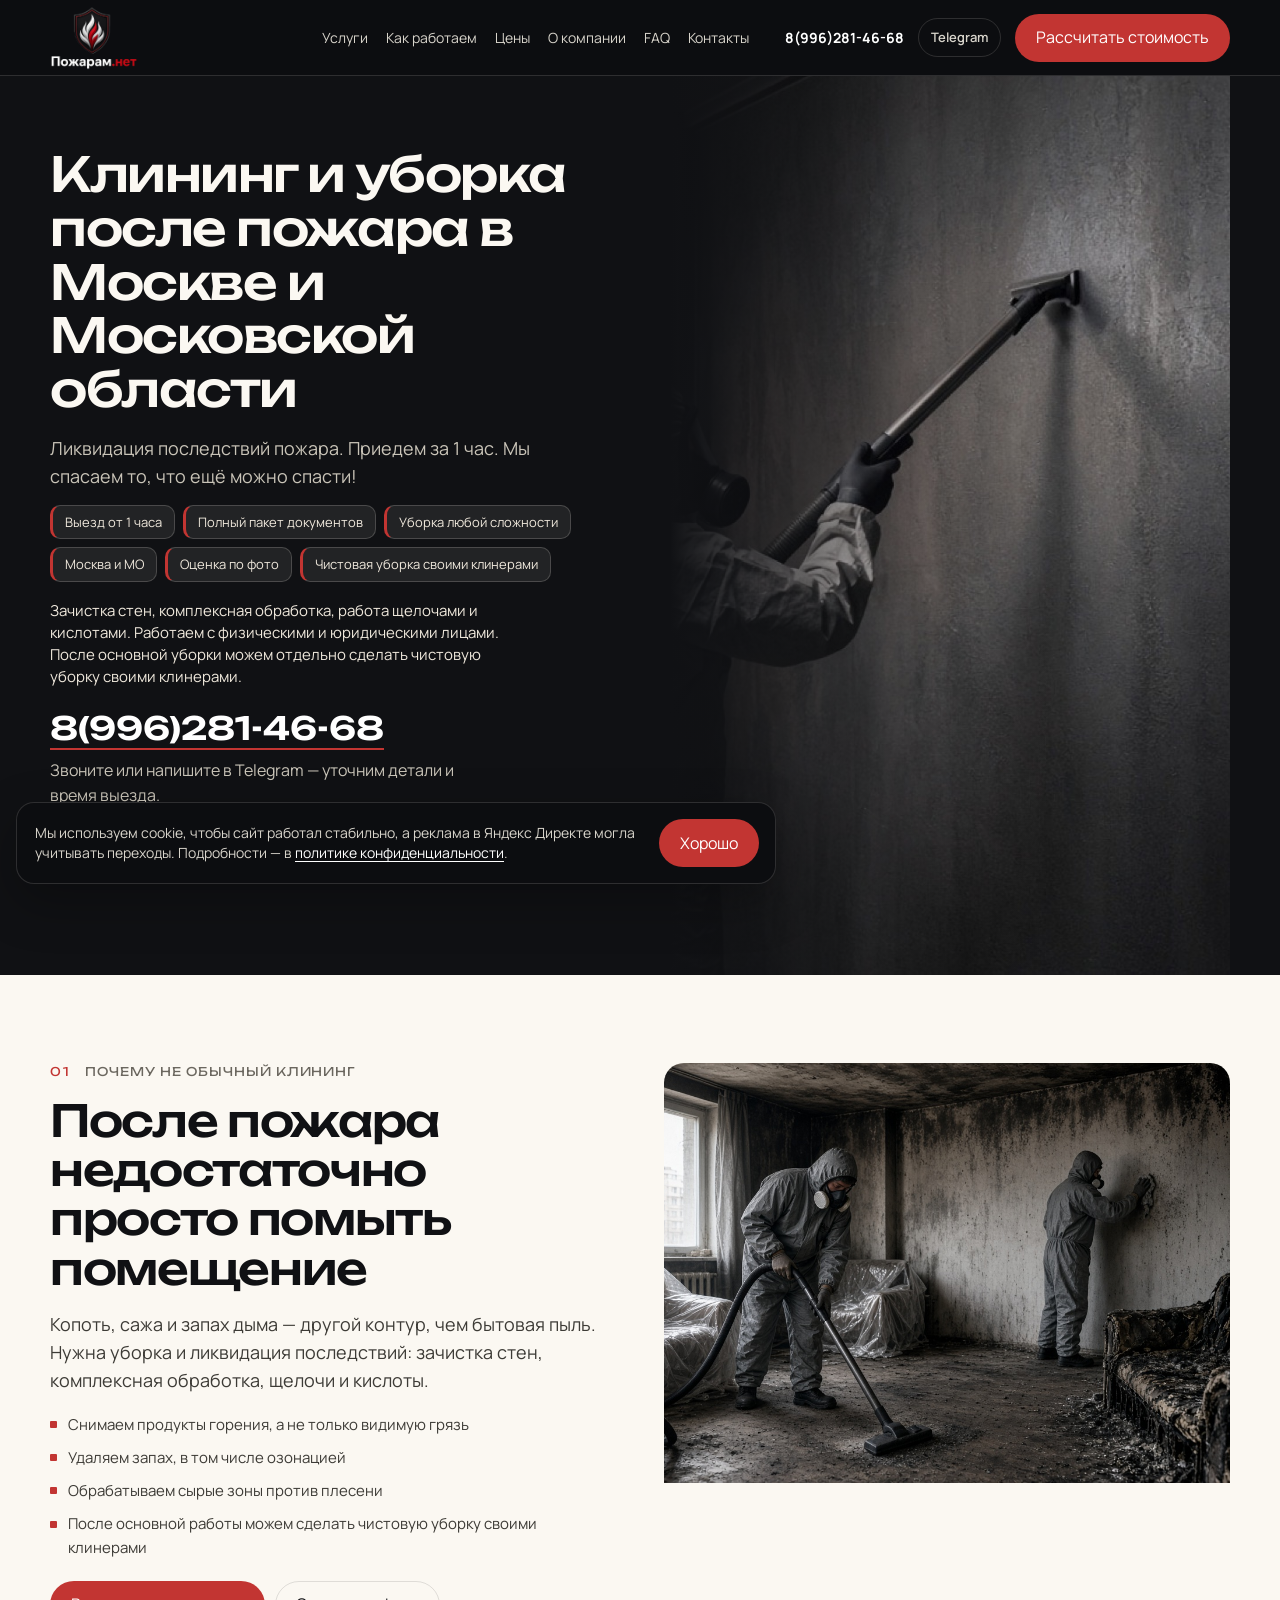
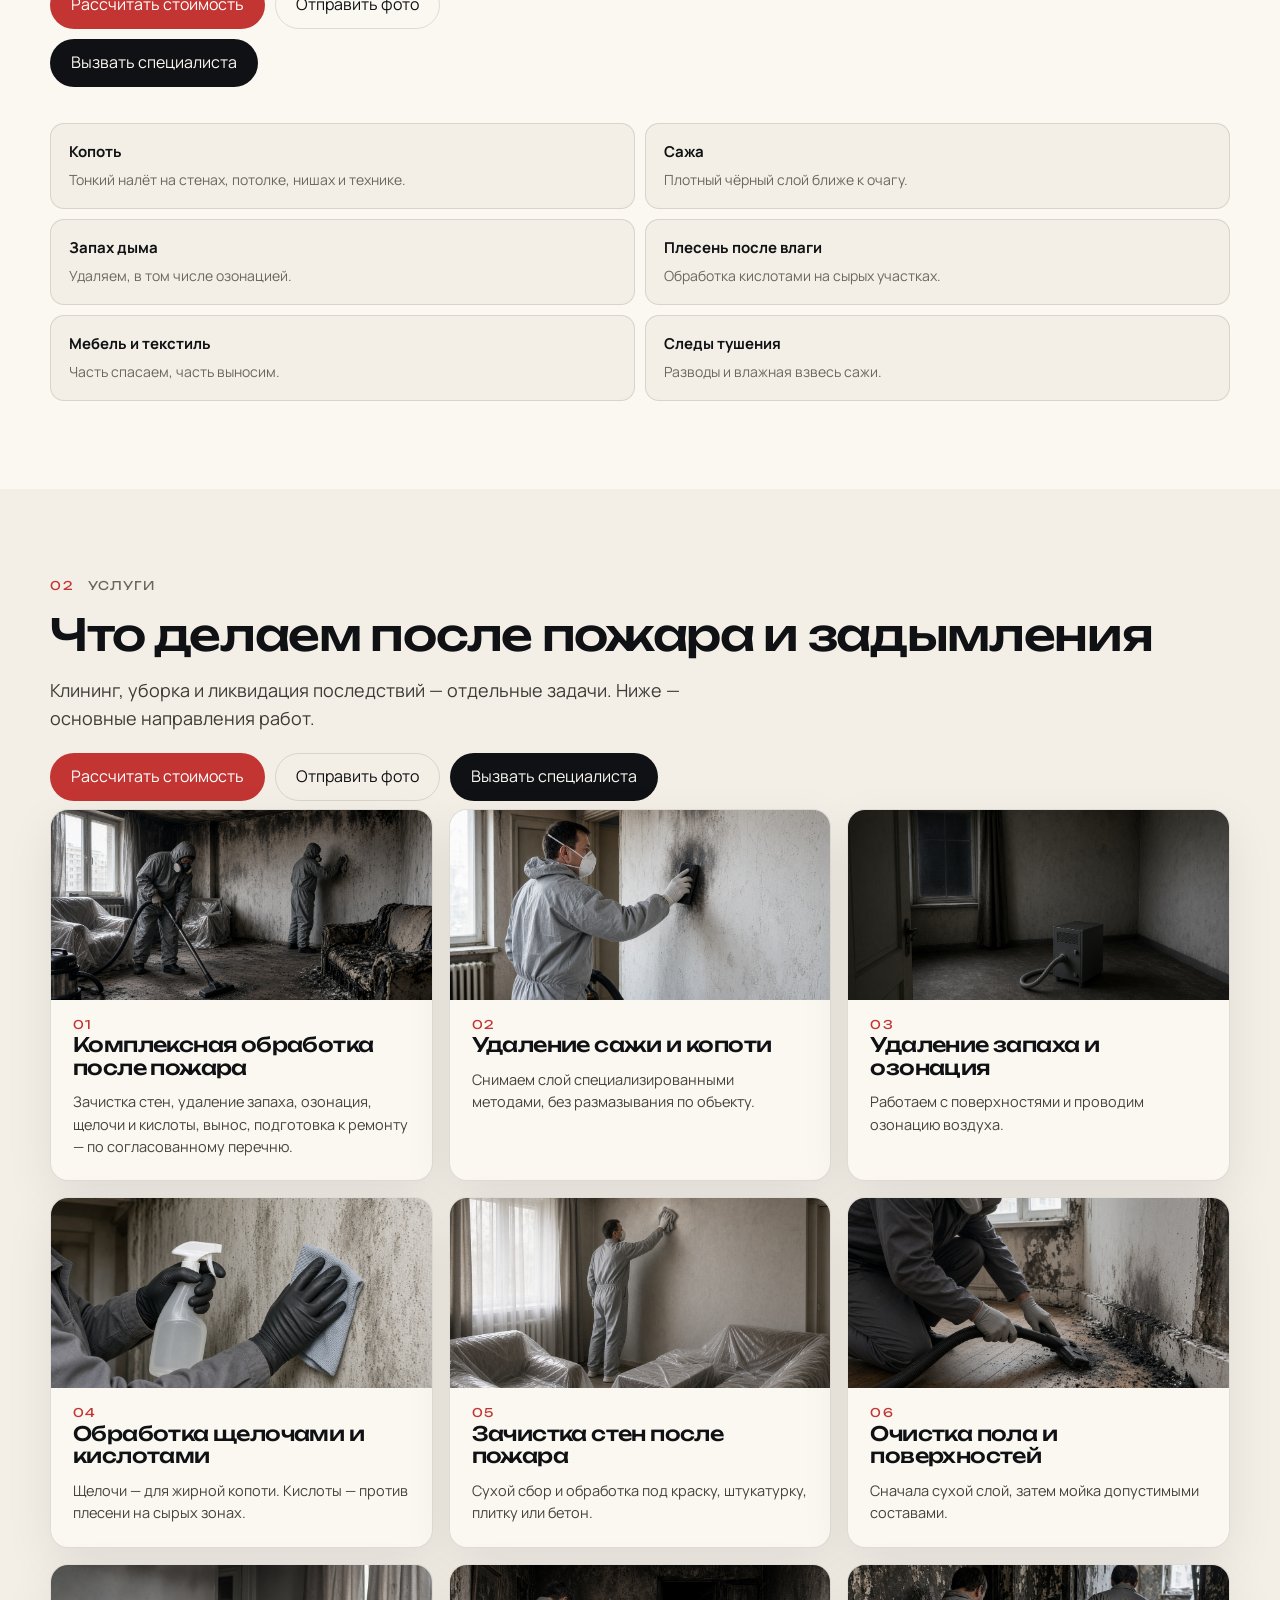
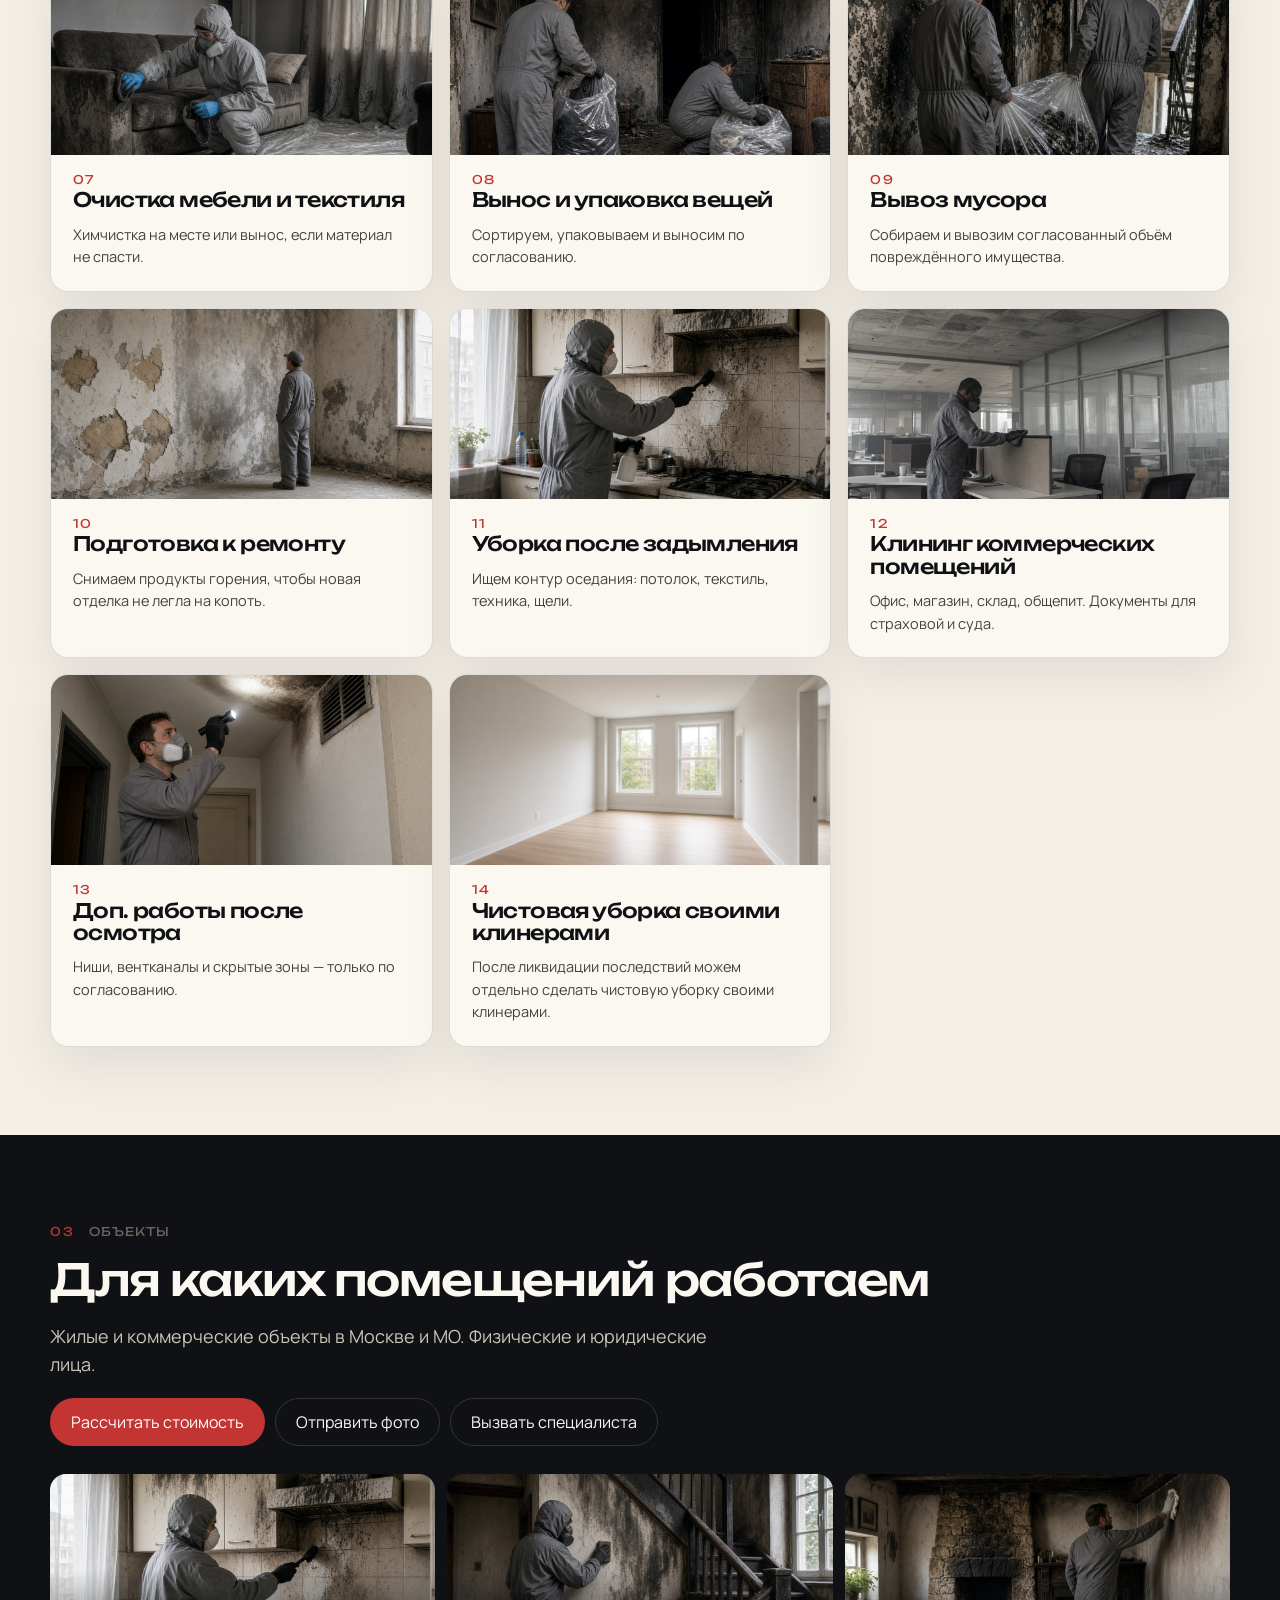
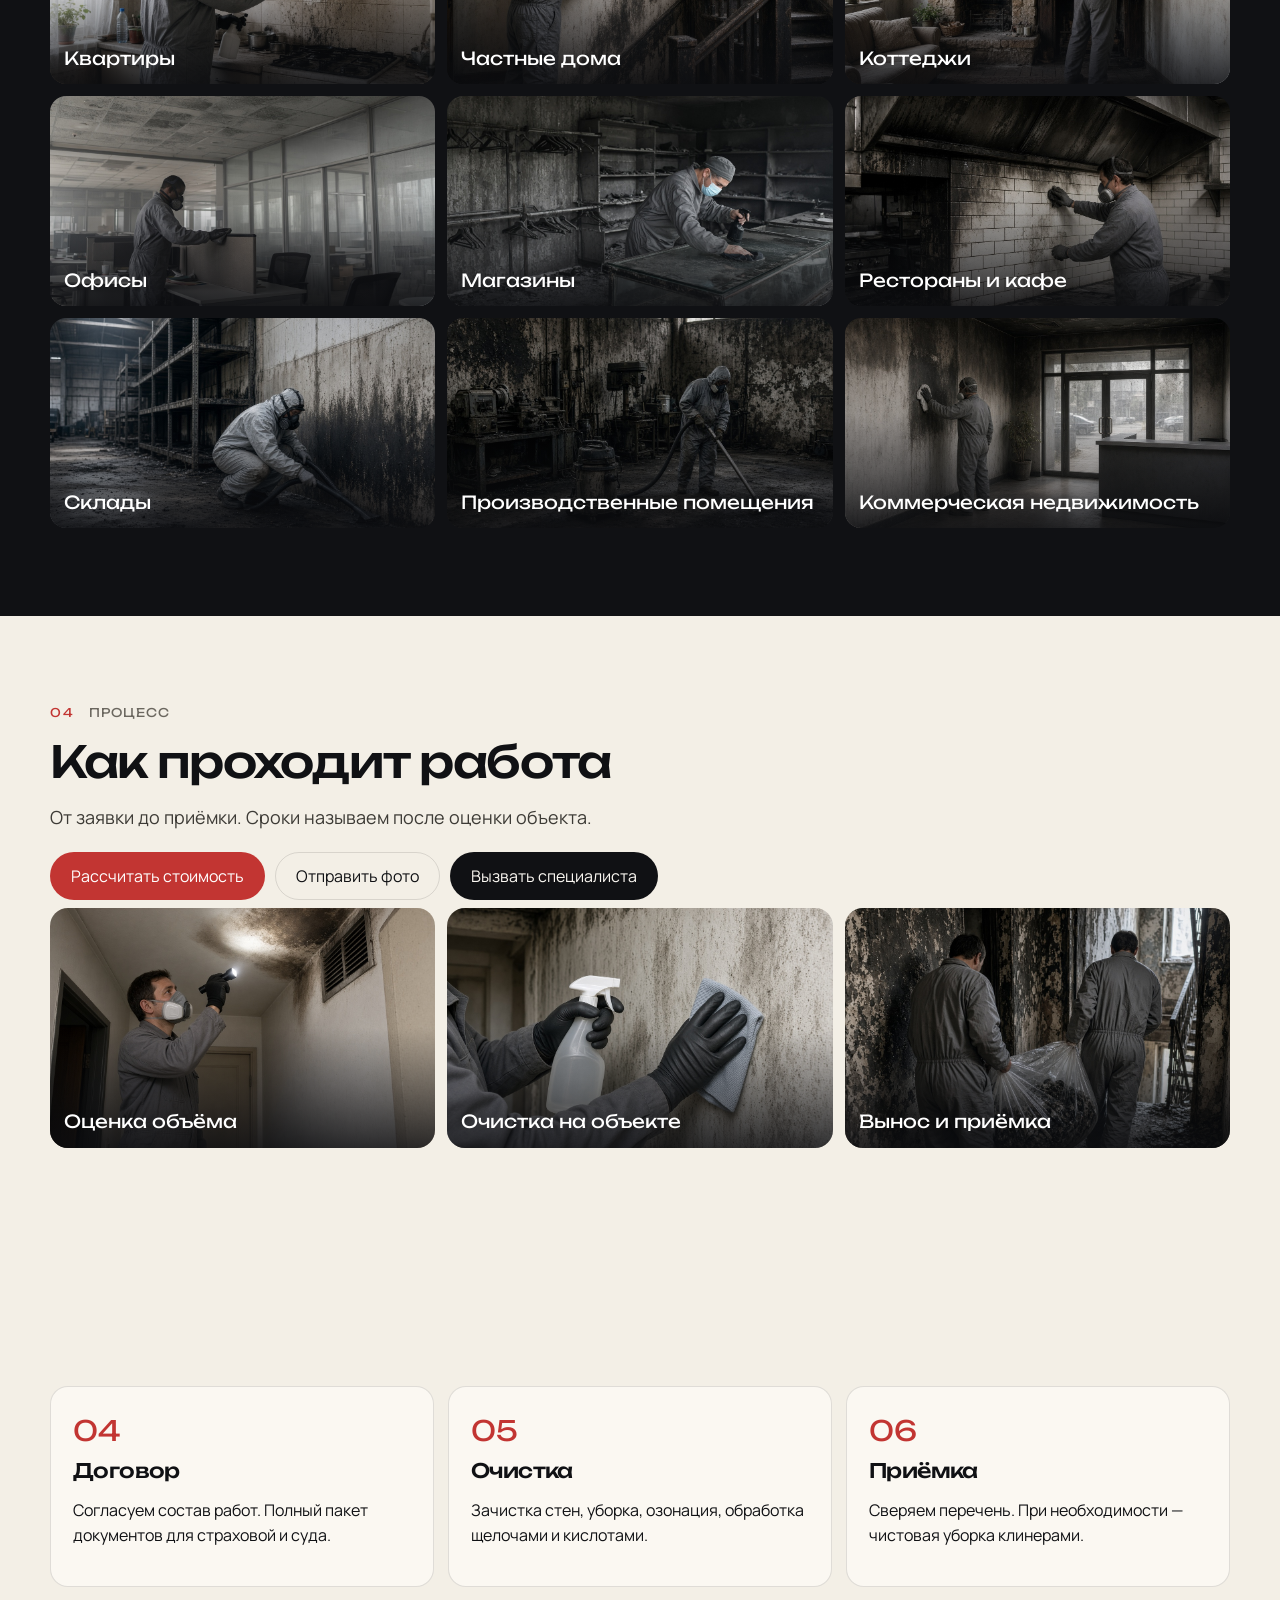
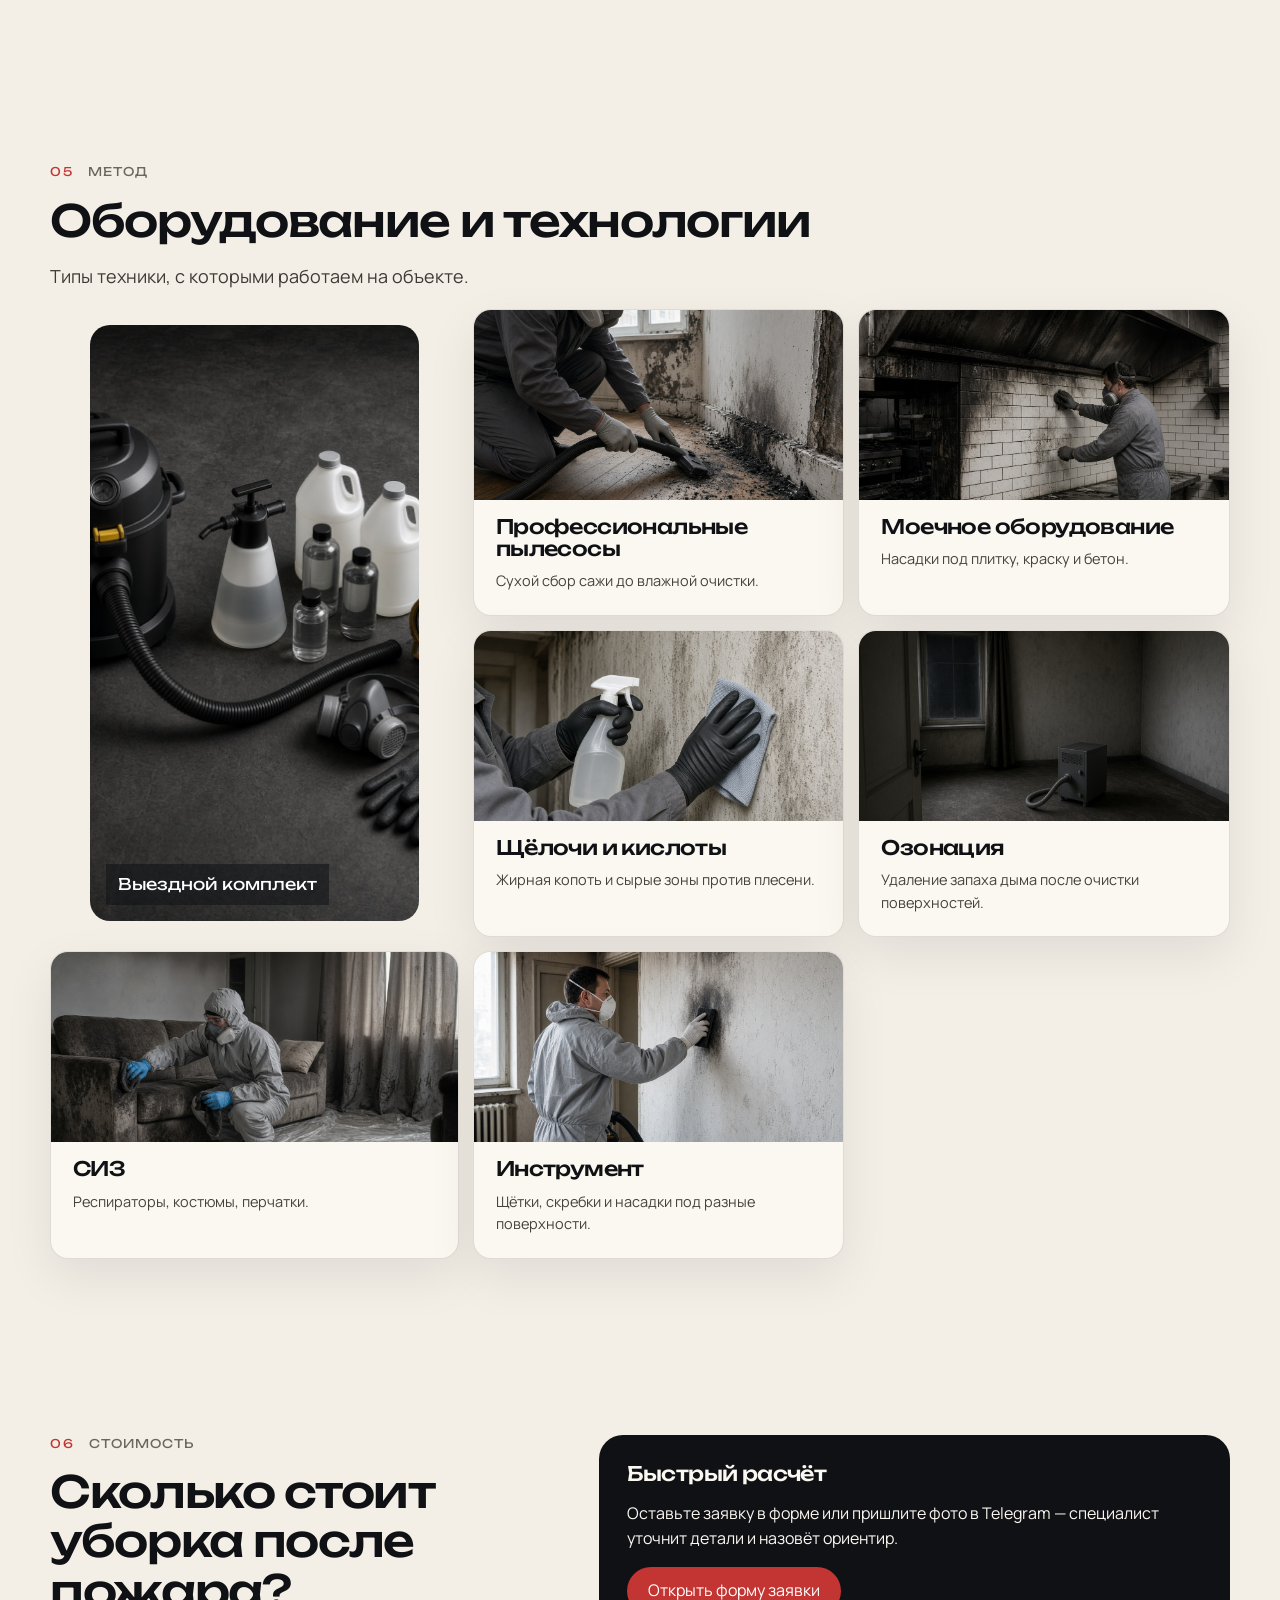
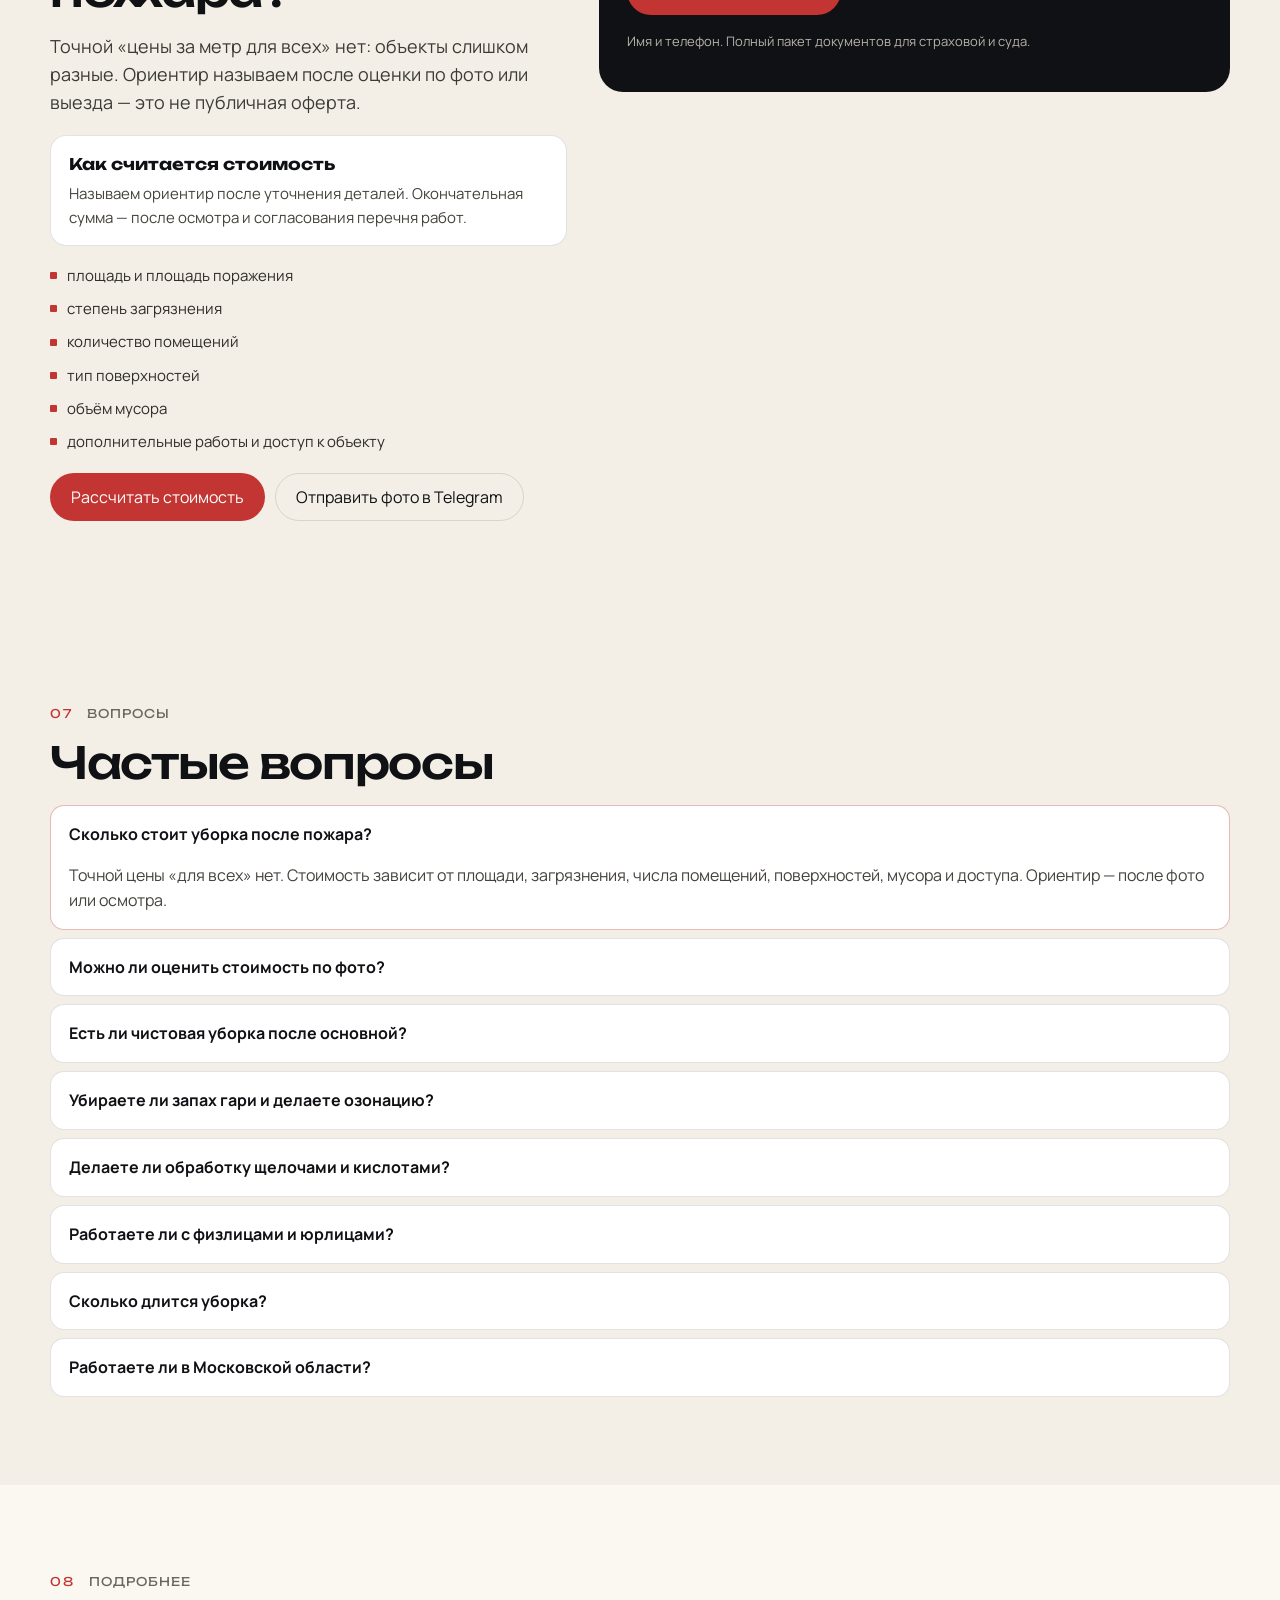
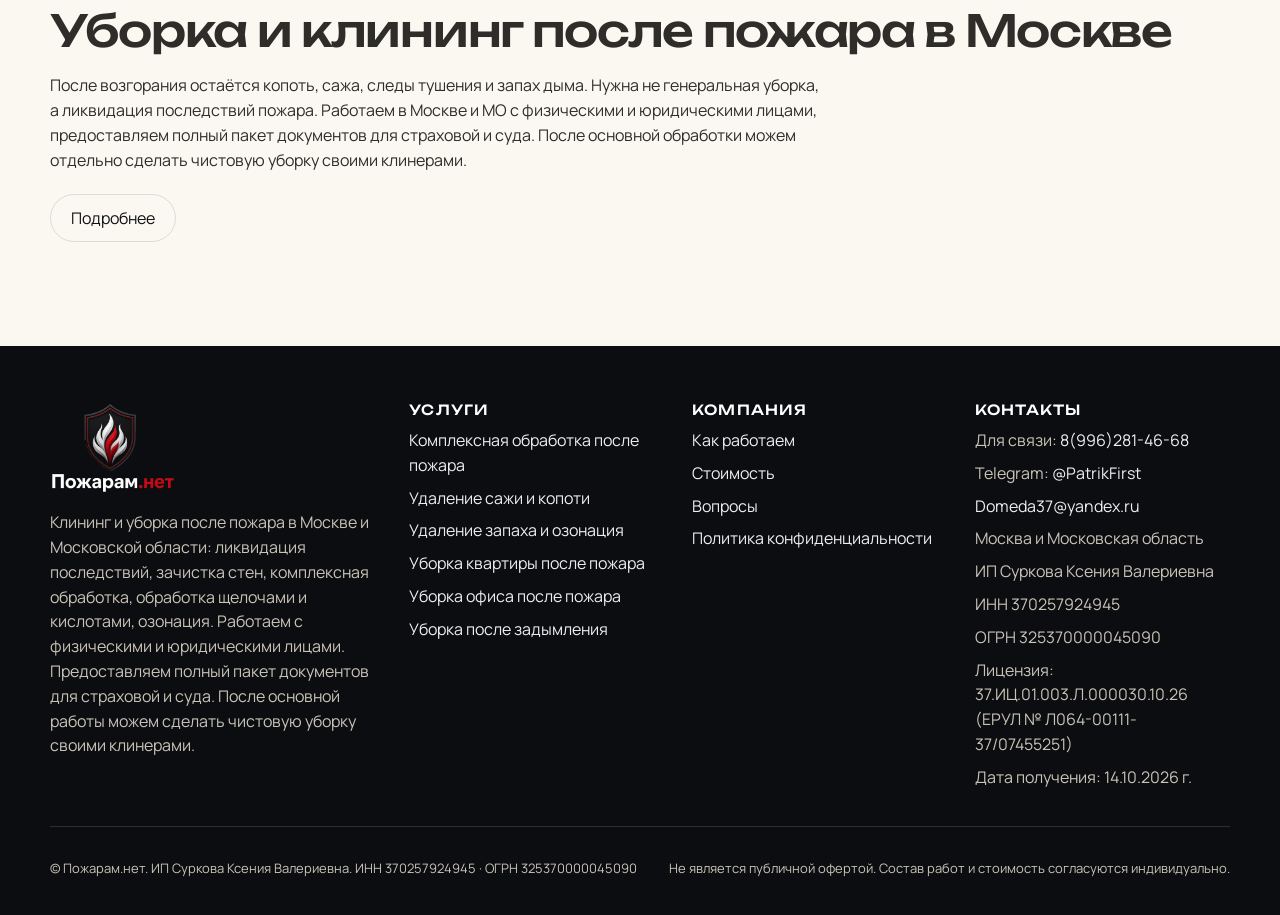
==== commit 039c5190: "upload site update" ====
--- a/index.html
+++ b/index.html
@@ -37,14 +37,6 @@
       "email": "Domeda37@yandex.ru",
       "image": "https://www.remedia-placeholder.ru/images/hero-restoration.jpg",
       "areaServed": ["Москва", "Московская область"],
-      "address": {
-        "@type": "PostalAddress",
-        "postalCode": "153003",
-        "addressLocality": "Иваново",
-        "addressRegion": "Ивановская область",
-        "addressCountry": "RU",
-        "streetAddress": "ул. Наговицыной-Икрянистовой, д. 7, к. 709"
-      },
       "priceRange": "PLACEHOLDER"
     },
     {
@@ -393,7 +385,8 @@
           <li>ИП Суркова Ксения Валериевна</li>
           <li>ИНН 370257924945</li>
           <li>ОГРН 325370000045090</li>
-          <li>Юр. адрес: 153003, Россия, Ивановская обл., г. Иваново, ул. Наговицыной-Икрянистовой, д. 7, к. 709</li>
+          <li>Лицензия: 37.ИЦ.01.003.Л.000030.10.26<br>(ЕРУЛ № Л064-00111-37/07455251)</li>
+          <li>Дата получения: 14.10.2026 г.</li>
         </ul>
       </div>
     </div>
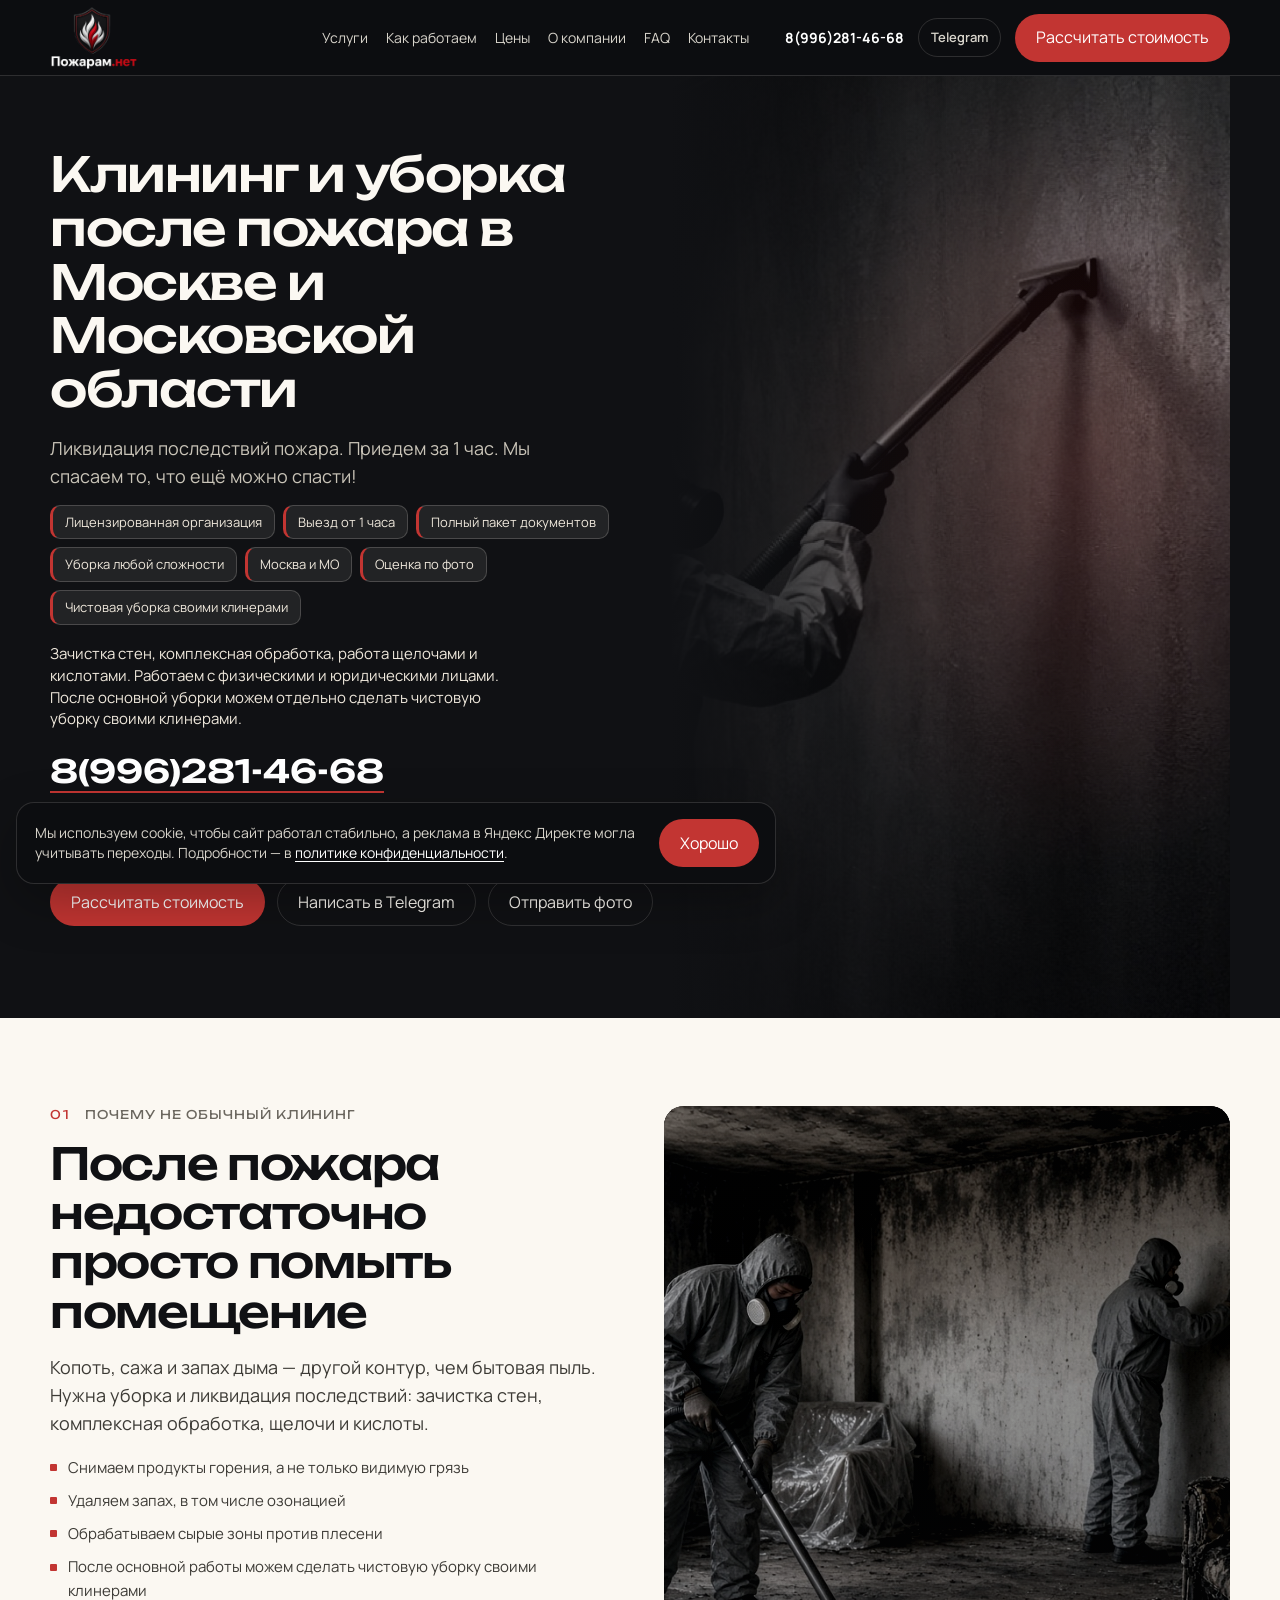
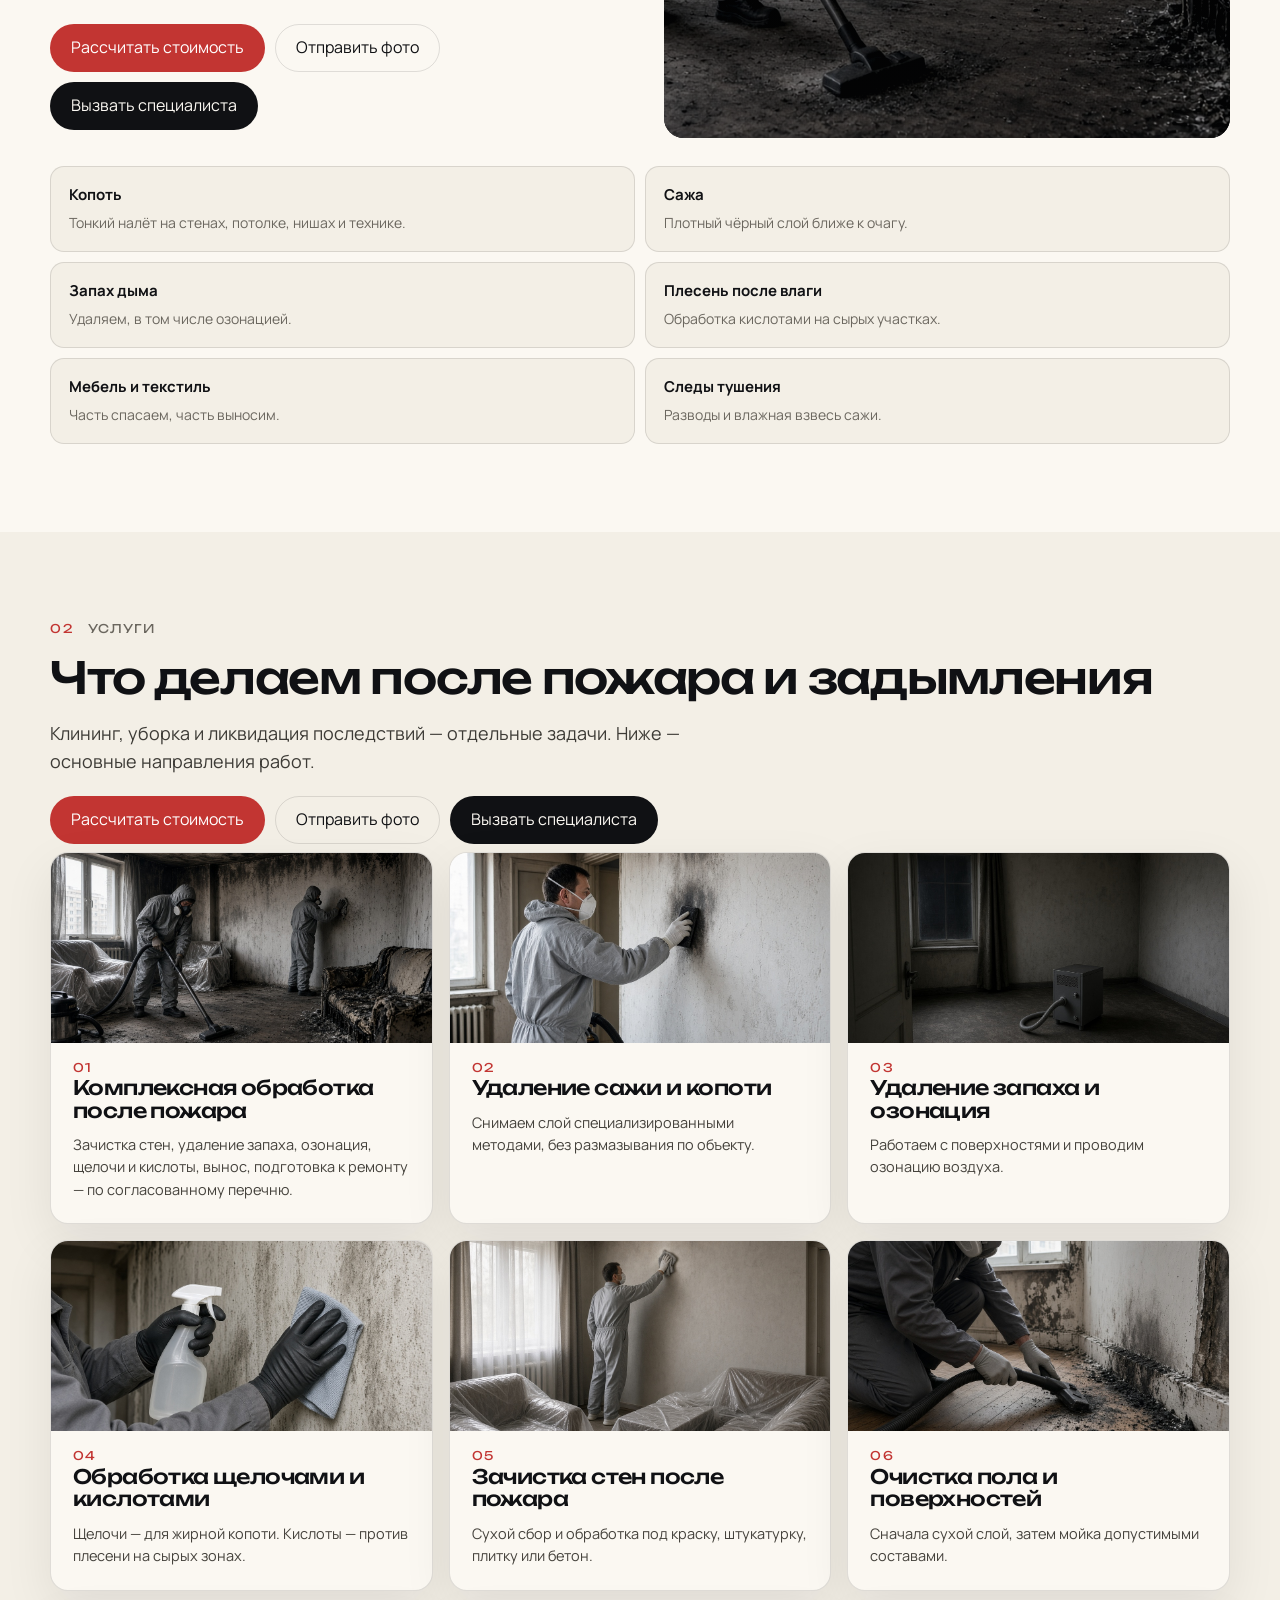
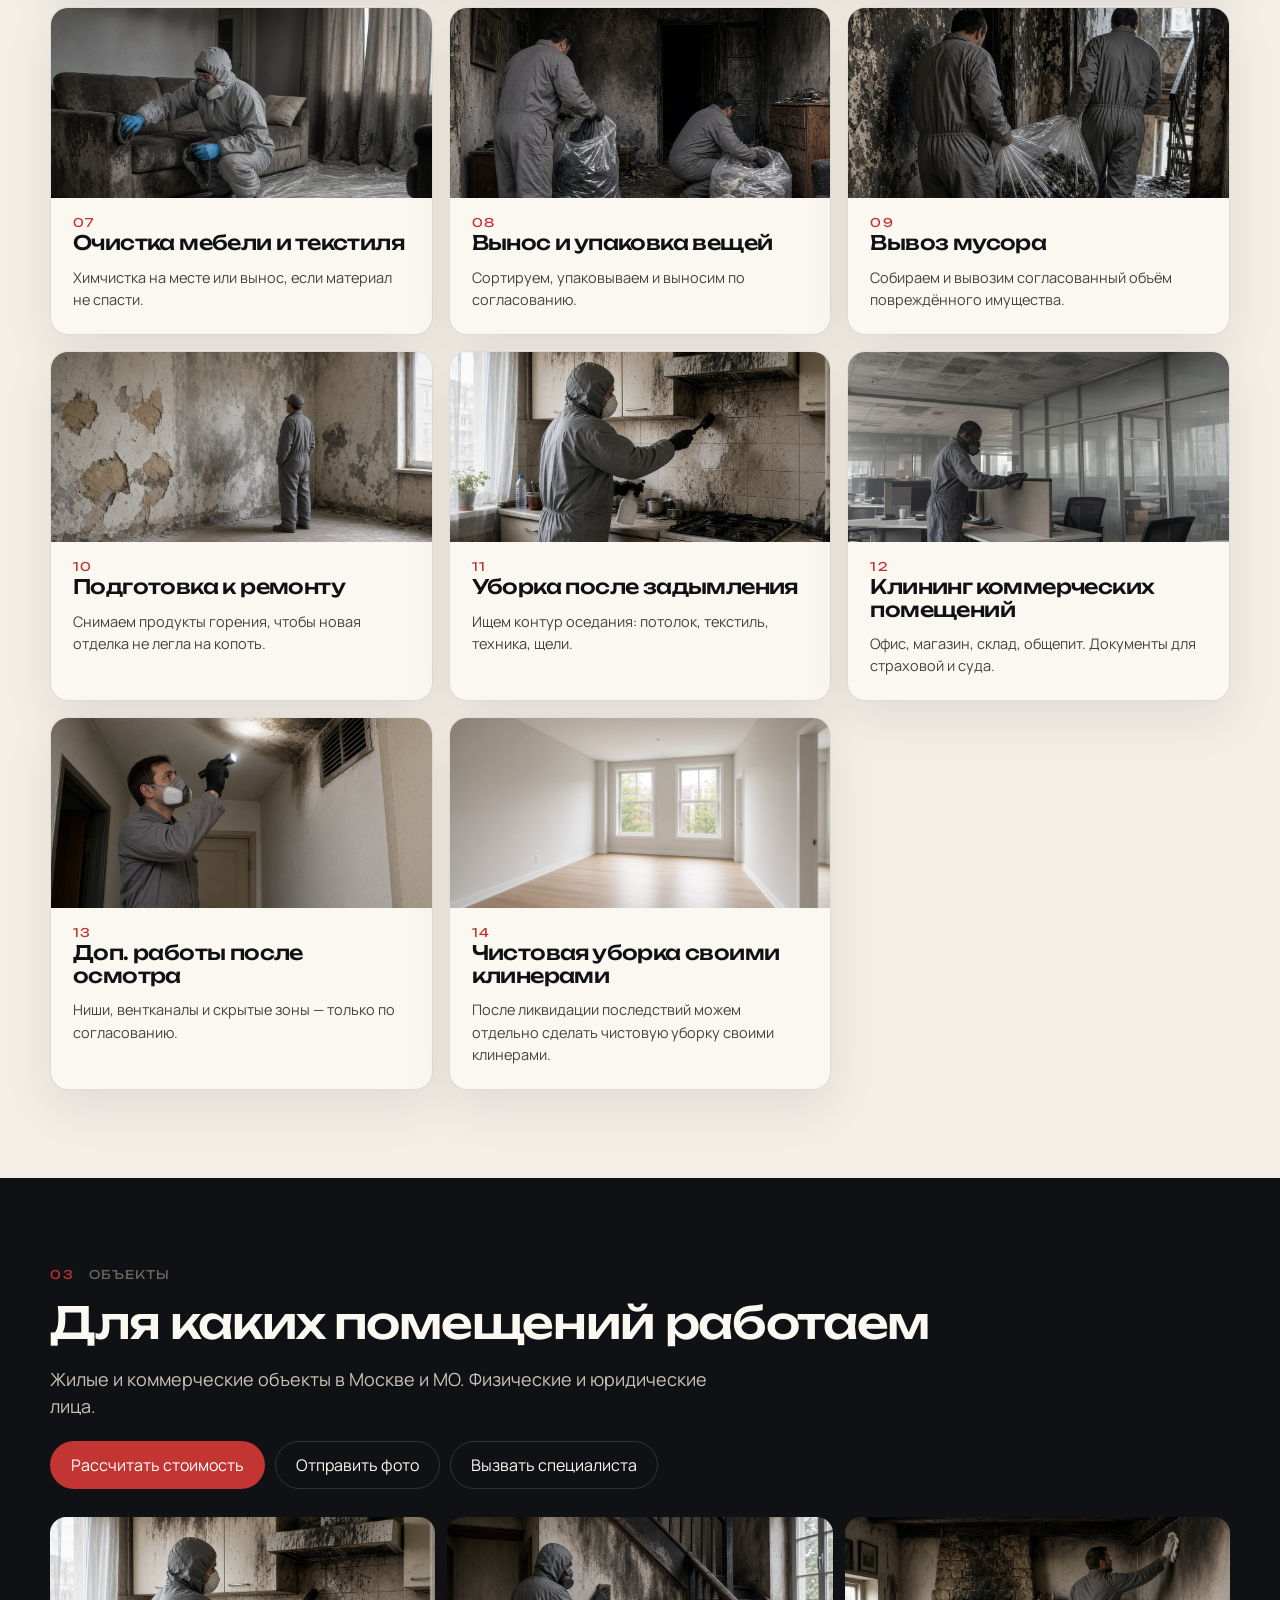
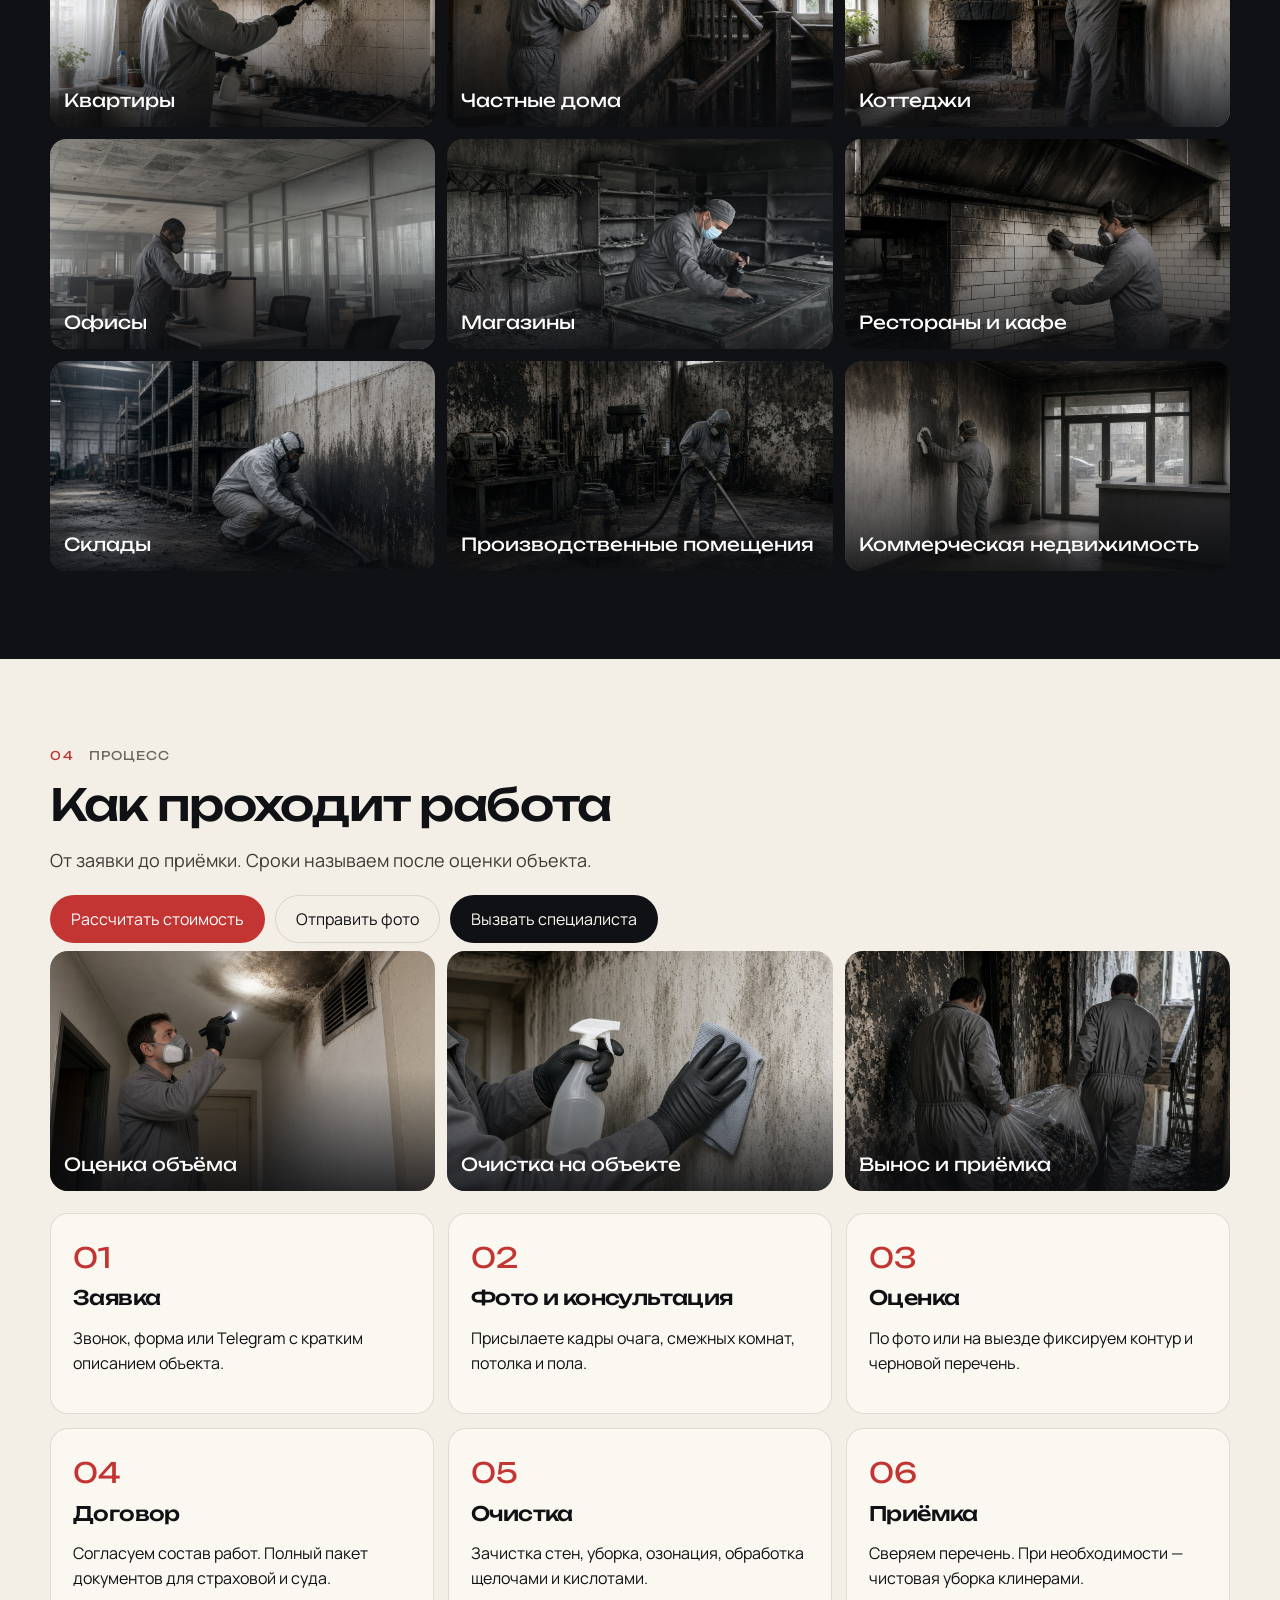
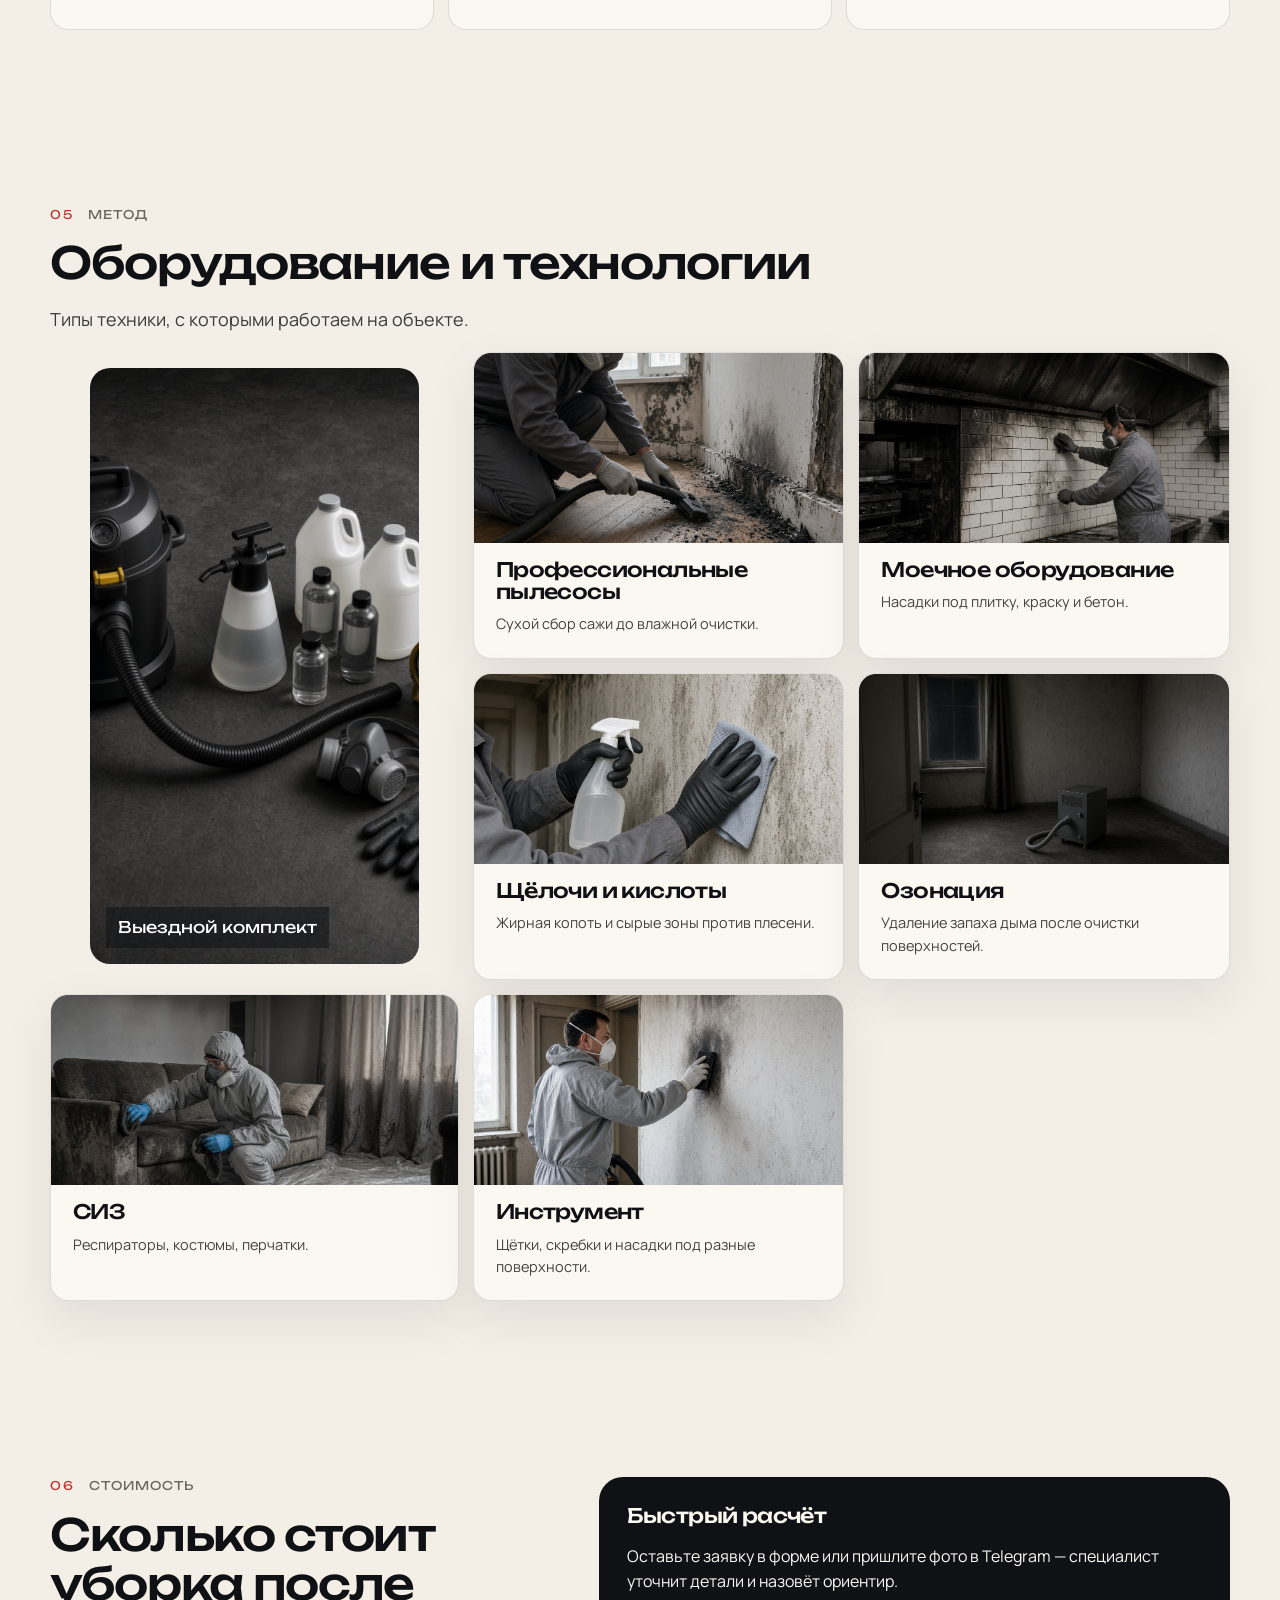
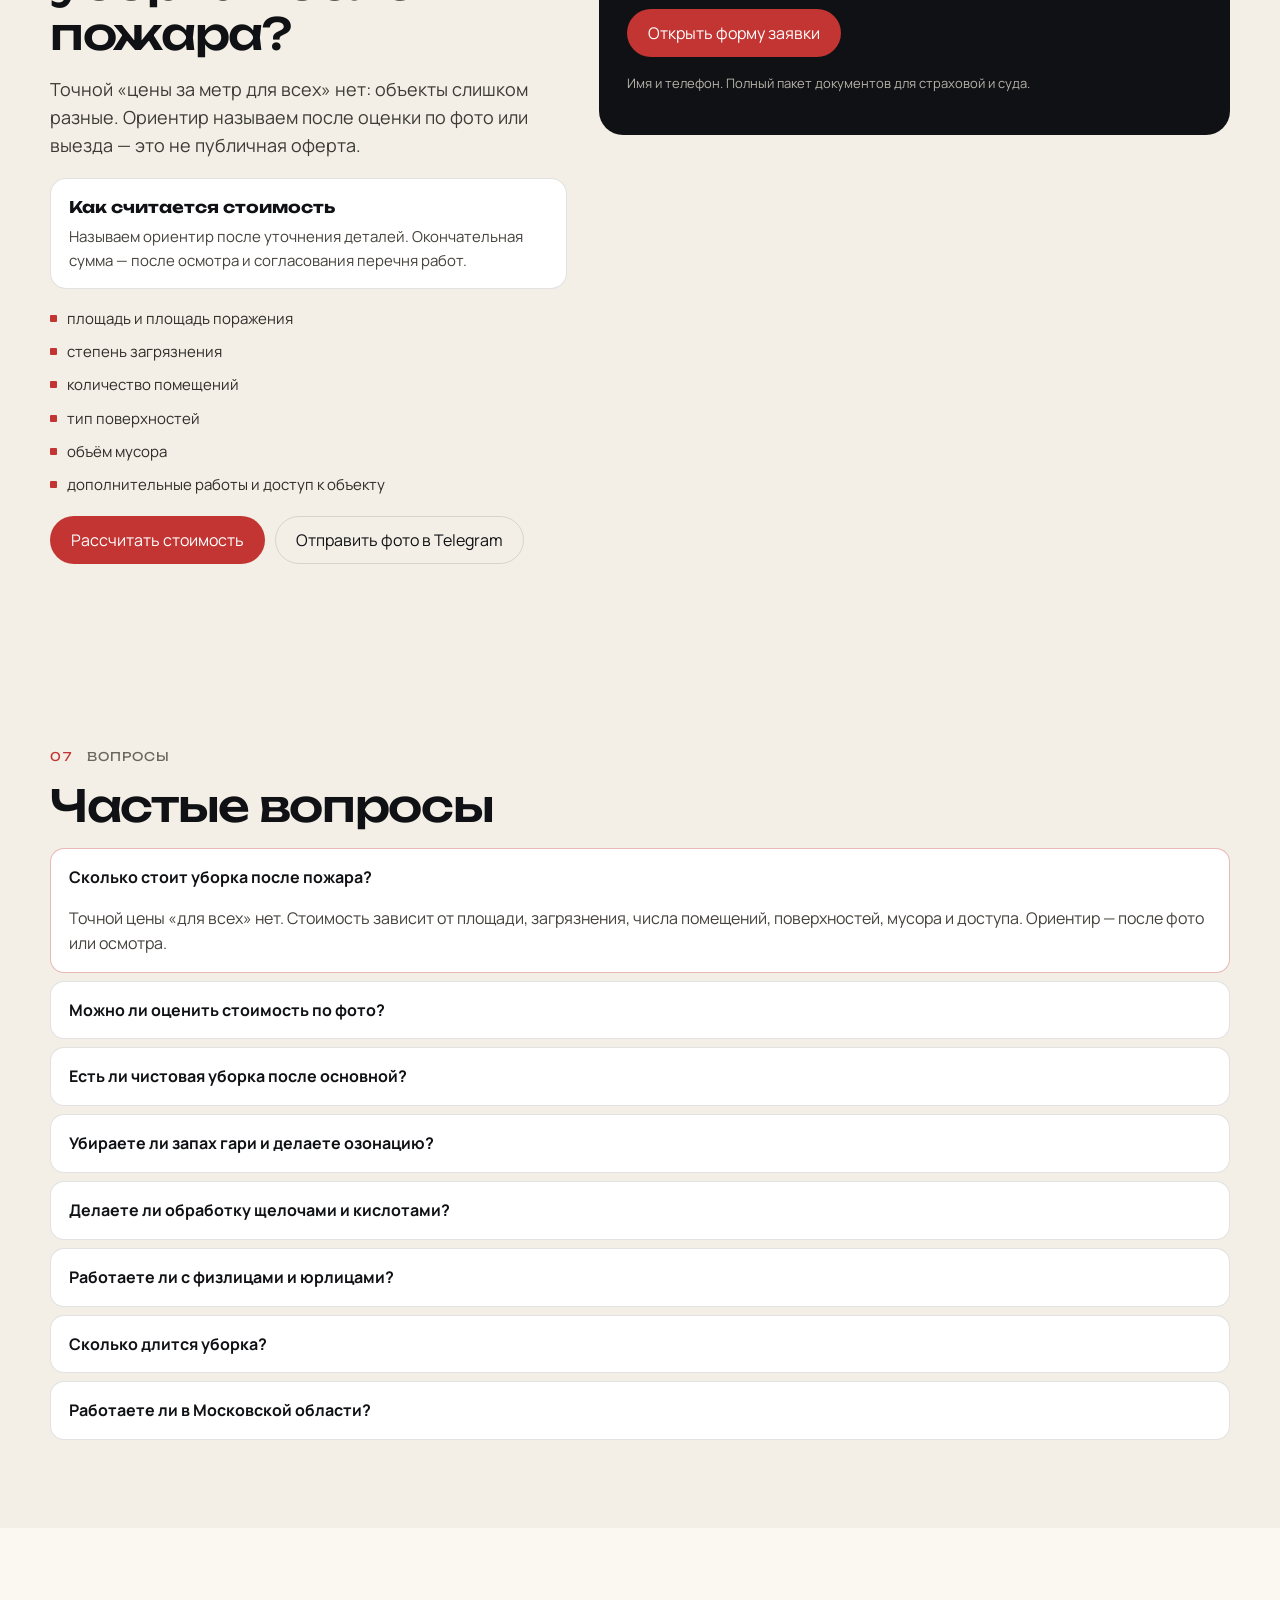
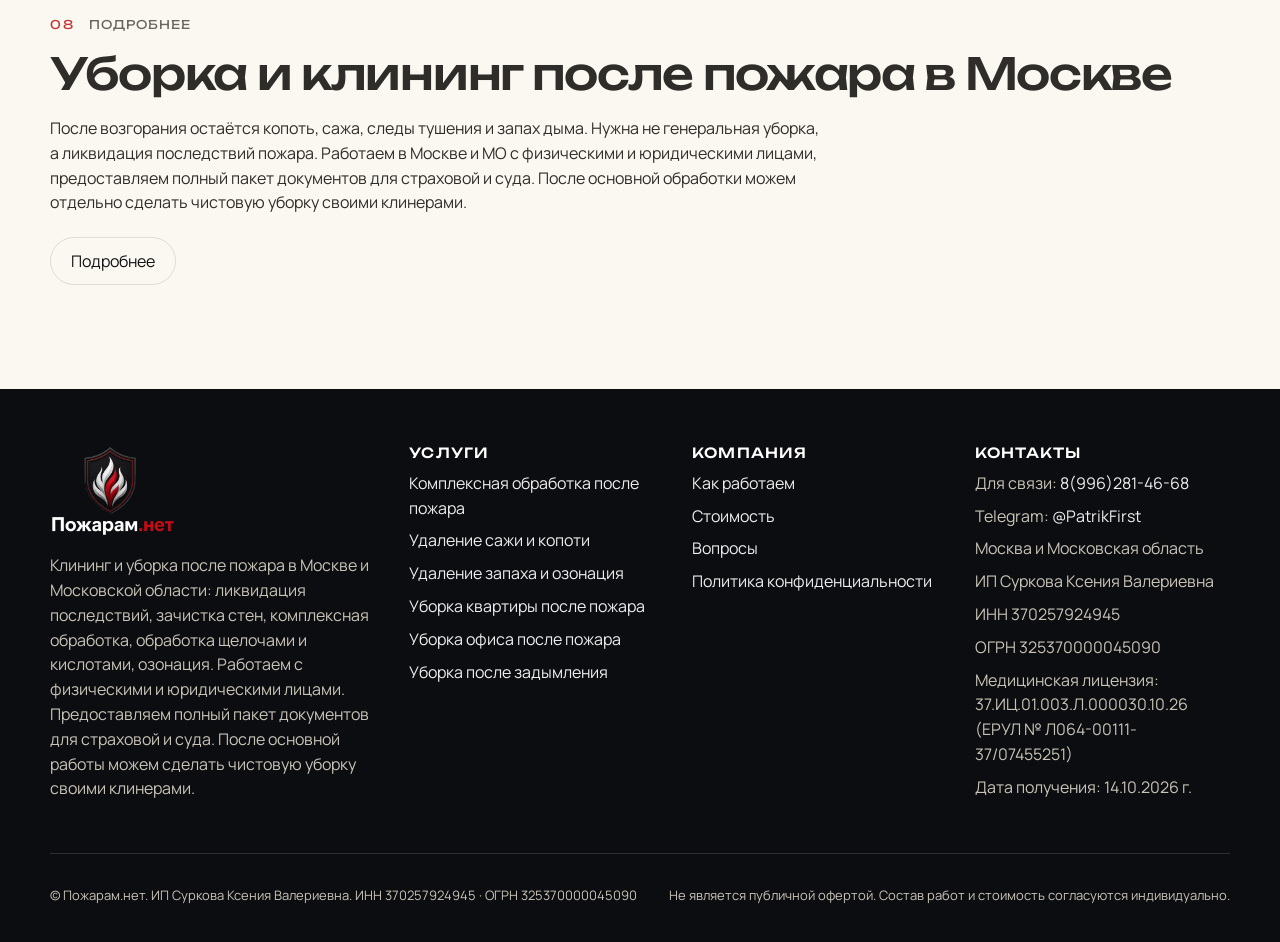
==== commit 79e7b45d: "upload video & photo" ====
--- a/index.html
+++ b/index.html
@@ -99,6 +99,7 @@
       <h1>Клининг и уборка после пожара в Москве и Московской области</h1>
       <p class="hero-sub">Ликвидация последствий пожара. Приедем за 1 час. Мы спасаем то, что ещё можно спасти!</p>
       <ul class="hero-badges">
+        <li>Лицензированная организация</li>
         <li>Выезд от 1 часа</li>
         <li>Полный пакет документов</li>
         <li>Уборка любой сложности</li>
@@ -119,6 +120,9 @@
     </div>
     <div class="hero-visual">
       <img src="images/hero-restoration.jpg" alt="Специалист в защитном костюме очищает стены от копоти профессиональным оборудованием" width="1200" height="675" fetchpriority="high">
+      <video class="hero-video" id="hero-video" muted playsinline autoplay preload="metadata" poster="images/hero-restoration.jpg" aria-hidden="true">
+        <source src="videos/hero.mp4" type="video/mp4">
+      </video>
     </div>
   </div>
 </section>
@@ -142,8 +146,11 @@
           <button class="btn btn-dark js-open-modal" type="button" data-modal="lead">Вызвать специалиста</button>
         </div>
       </div>
-      <figure class="block-shot">
+      <figure class="block-shot block-shot-video">
         <img src="images/complex-treatment.jpg" alt="Ликвидация последствий пожара: копоть на стенах и потолке" width="1600" height="900" loading="lazy">
+        <video class="trust-video" id="trust-video" muted playsinline loop preload="metadata" poster="images/complex-treatment.jpg" aria-hidden="true">
+          <source src="videos/trust.mp4" type="video/mp4">
+        </video>
       </figure>
     </div>
     <ul class="issue-list">
@@ -380,12 +387,11 @@
         <ul>
           <li>Для связи: <a href="tel:+79962814668">8(996)281-46-68</a></li>
           <li>Telegram: <a href="https://t.me/PatrikFirst" target="_blank" rel="noopener noreferrer">@PatrikFirst</a></li>
-          <li><a href="mailto:Domeda37@yandex.ru">Domeda37@yandex.ru</a></li>
           <li>Москва и Московская область</li>
           <li>ИП Суркова Ксения Валериевна</li>
           <li>ИНН 370257924945</li>
           <li>ОГРН 325370000045090</li>
-          <li>Лицензия: 37.ИЦ.01.003.Л.000030.10.26<br>(ЕРУЛ № Л064-00111-37/07455251)</li>
+          <li>Медицинская лицензия: 37.ИЦ.01.003.Л.000030.10.26<br>(ЕРУЛ № Л064-00111-37/07455251)</li>
           <li>Дата получения: 14.10.2026 г.</li>
         </ul>
       </div>
--- a/css/site.css
+++ b/css/site.css
@@ -212,13 +212,27 @@
   content: ""; width: 7px; height: 7px; background: var(--copper); border-radius: 1px; flex-shrink: 0;
 }
 .hero-visual { position: relative; min-height: 520px; overflow: hidden; }
+.hero-visual img,
+.hero-visual video {
+  width: 100%; height: 100%; object-fit: cover; position: absolute; inset: 0;
+}
 .hero-visual img {
-  width: 100%; height: 100%; object-fit: cover; position: absolute; inset: 0;
   animation: drift 22s ease-in-out infinite alternate;
 }
+.hero-visual video {
+  z-index: 1;
+  filter: contrast(1.18) saturate(.62) brightness(.76);
+  transform: scale(1.08);
+}
+.hero-visual::before {
+  content: ""; position: absolute; inset: 0; z-index: 2; pointer-events: none;
+  background:
+    radial-gradient(ellipse at 72% 42%, rgba(194, 53, 50, .18), transparent 52%),
+    linear-gradient(180deg, rgba(12, 13, 16, .12) 0%, transparent 28%, rgba(12, 13, 16, .38) 100%);
+}
 .hero-visual::after {
-  content: ""; position: absolute; inset: 0;
-  background: linear-gradient(90deg, var(--ink) 0%, rgba(16,17,20,.18) 42%, transparent 70%);
+  content: ""; position: absolute; inset: 0; z-index: 2;
+  background: linear-gradient(90deg, var(--ink) 0%, rgba(16,17,20,.42) 36%, rgba(16,17,20,.12) 72%, transparent 100%);
   pointer-events: none;
 }
 .hero-caption {
@@ -229,8 +243,17 @@
 
 .trust { background: var(--white); }
 .trust-grid { display: grid; grid-template-columns: 1fr 1fr; gap: 48px; align-items: start; }
-.block-shot { margin: 0; border-radius: 20px; overflow: hidden; min-height: 100%; }
+.block-shot { margin: 0; border-radius: 20px; overflow: hidden; min-height: 100%; position: relative; background: #101114; }
 .block-shot img { width: 100%; height: 100%; min-height: 420px; object-fit: cover; display: block; }
+.block-shot-video video {
+  position: absolute; inset: 0;
+  width: 100%; height: 100%; object-fit: cover; display: block;
+  filter: contrast(1.12) saturate(.68) brightness(.86);
+}
+.block-shot-video::after {
+  content: ""; position: absolute; inset: 0; pointer-events: none;
+  background: linear-gradient(180deg, rgba(12, 13, 16, .12), transparent 28%, rgba(12, 13, 16, .28));
+}
 .issue-list {
   display: grid; grid-template-columns: 1fr 1fr; gap: 10px; margin: 28px 0 0; padding: 0; list-style: none;
 }
@@ -559,11 +582,25 @@
   .scope-cols, .equip-grid, .calc-wrap, .footer-grid, .form-grid, .ba-item {
     grid-template-columns: 1fr;
   }
-  .hero-visual { min-height: 320px; }
-  .hero-visual::after { background: linear-gradient(180deg, var(--ink), transparent 40%); }
+  .hero-grid { display: block; }
+  .hero-copy {
+    position: relative;
+    z-index: 3;
+    padding: 48px 0 72px;
+  }
+  .hero-visual {
+    position: absolute;
+    inset: 0;
+    min-height: 0;
+    z-index: 0;
+  }
+  .hero-visual::after {
+    background: linear-gradient(180deg, rgba(12, 13, 16, .78) 0%, rgba(12, 13, 16, .58) 42%, rgba(12, 13, 16, .88) 100%);
+  }
   .cards { grid-template-columns: 1fr 1fr; }
   .block-photos { grid-template-columns: 1fr; }
-  .block-shot img { min-height: 240px; }
+  .block-shot img,
+  .block-shot-video video { min-height: 240px; }
   .object-grid { grid-template-columns: 1fr 1fr; }
   .nav.open {
     display: flex; flex-direction: column; position: absolute; left: 0; right: 0; top: var(--header);
@@ -582,6 +619,8 @@
     transition: none !important;
   }
   .js .reveal { opacity: 1; translate: none; }
+  .hero-visual video,
+  .block-shot-video video { display: none; }
 }
 @media (max-width: 680px) {
   .wrap { width: min(var(--max), calc(100% - 28px)); }
